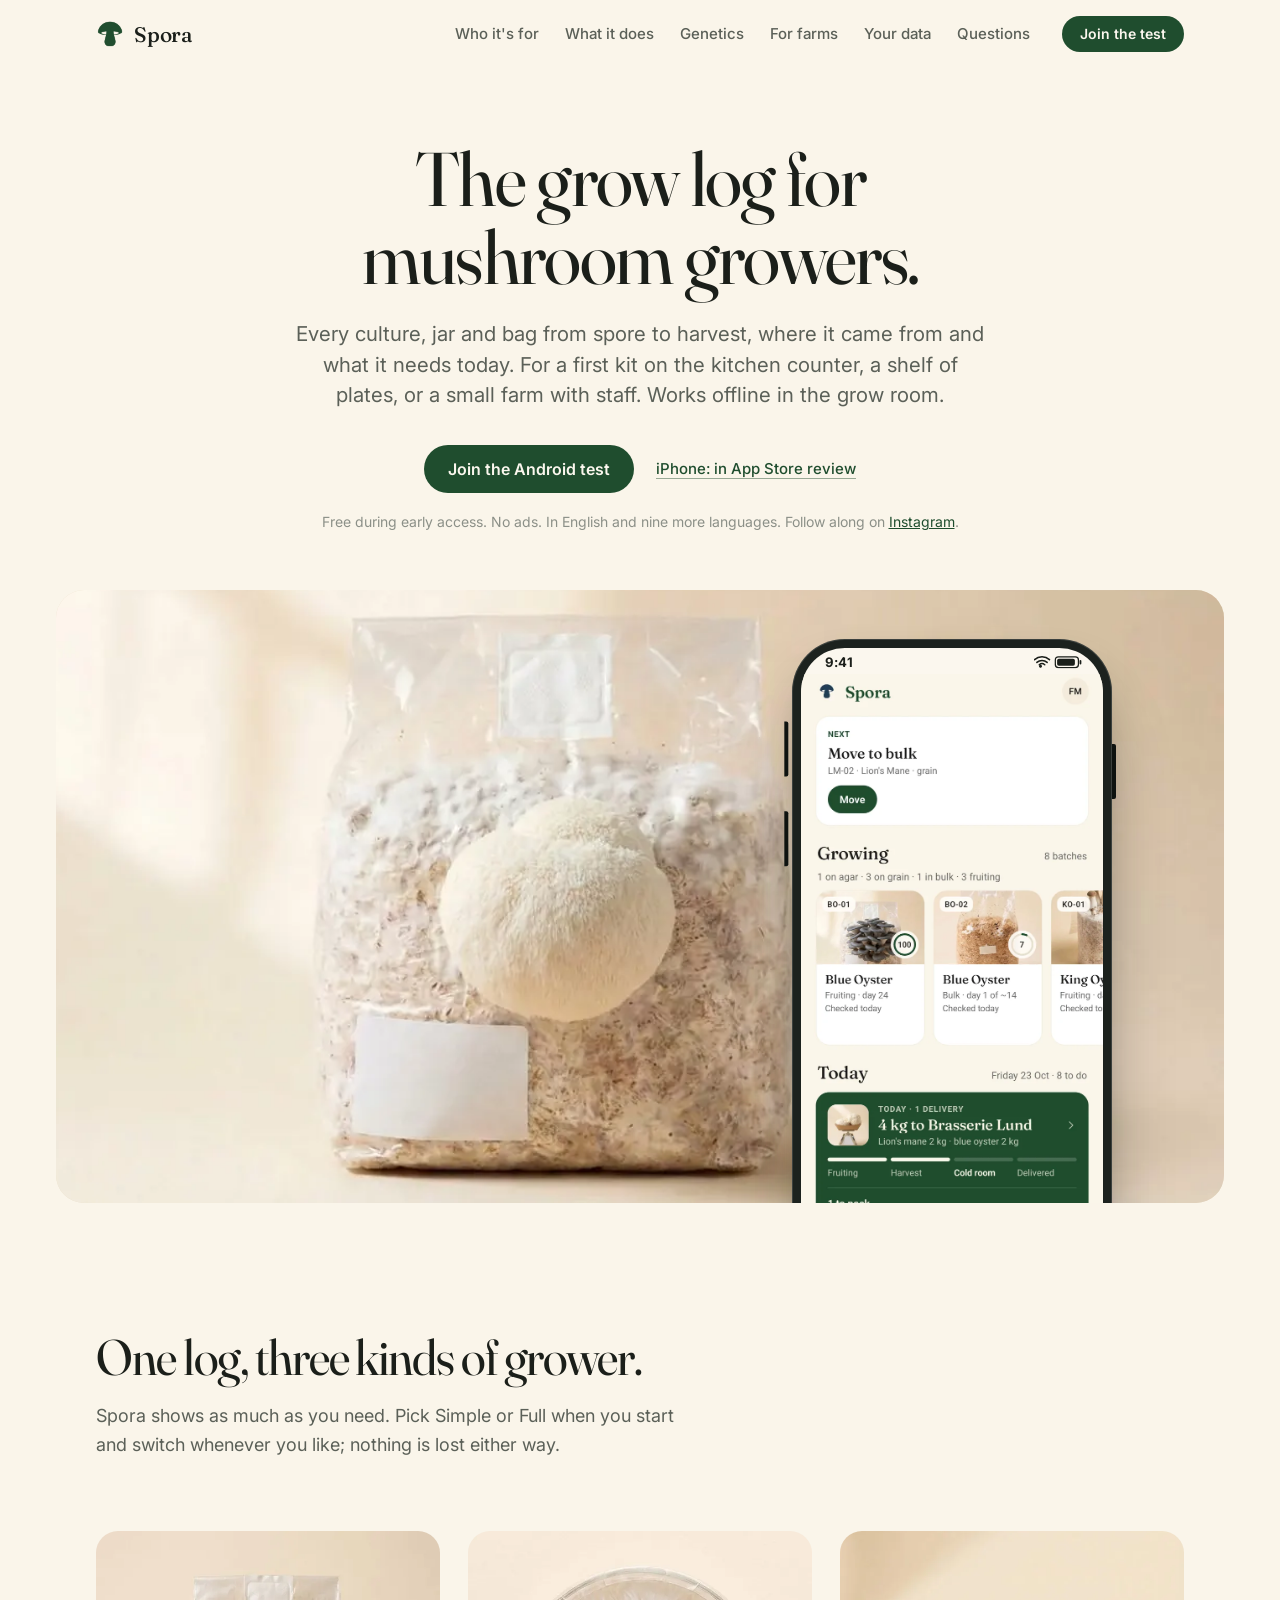
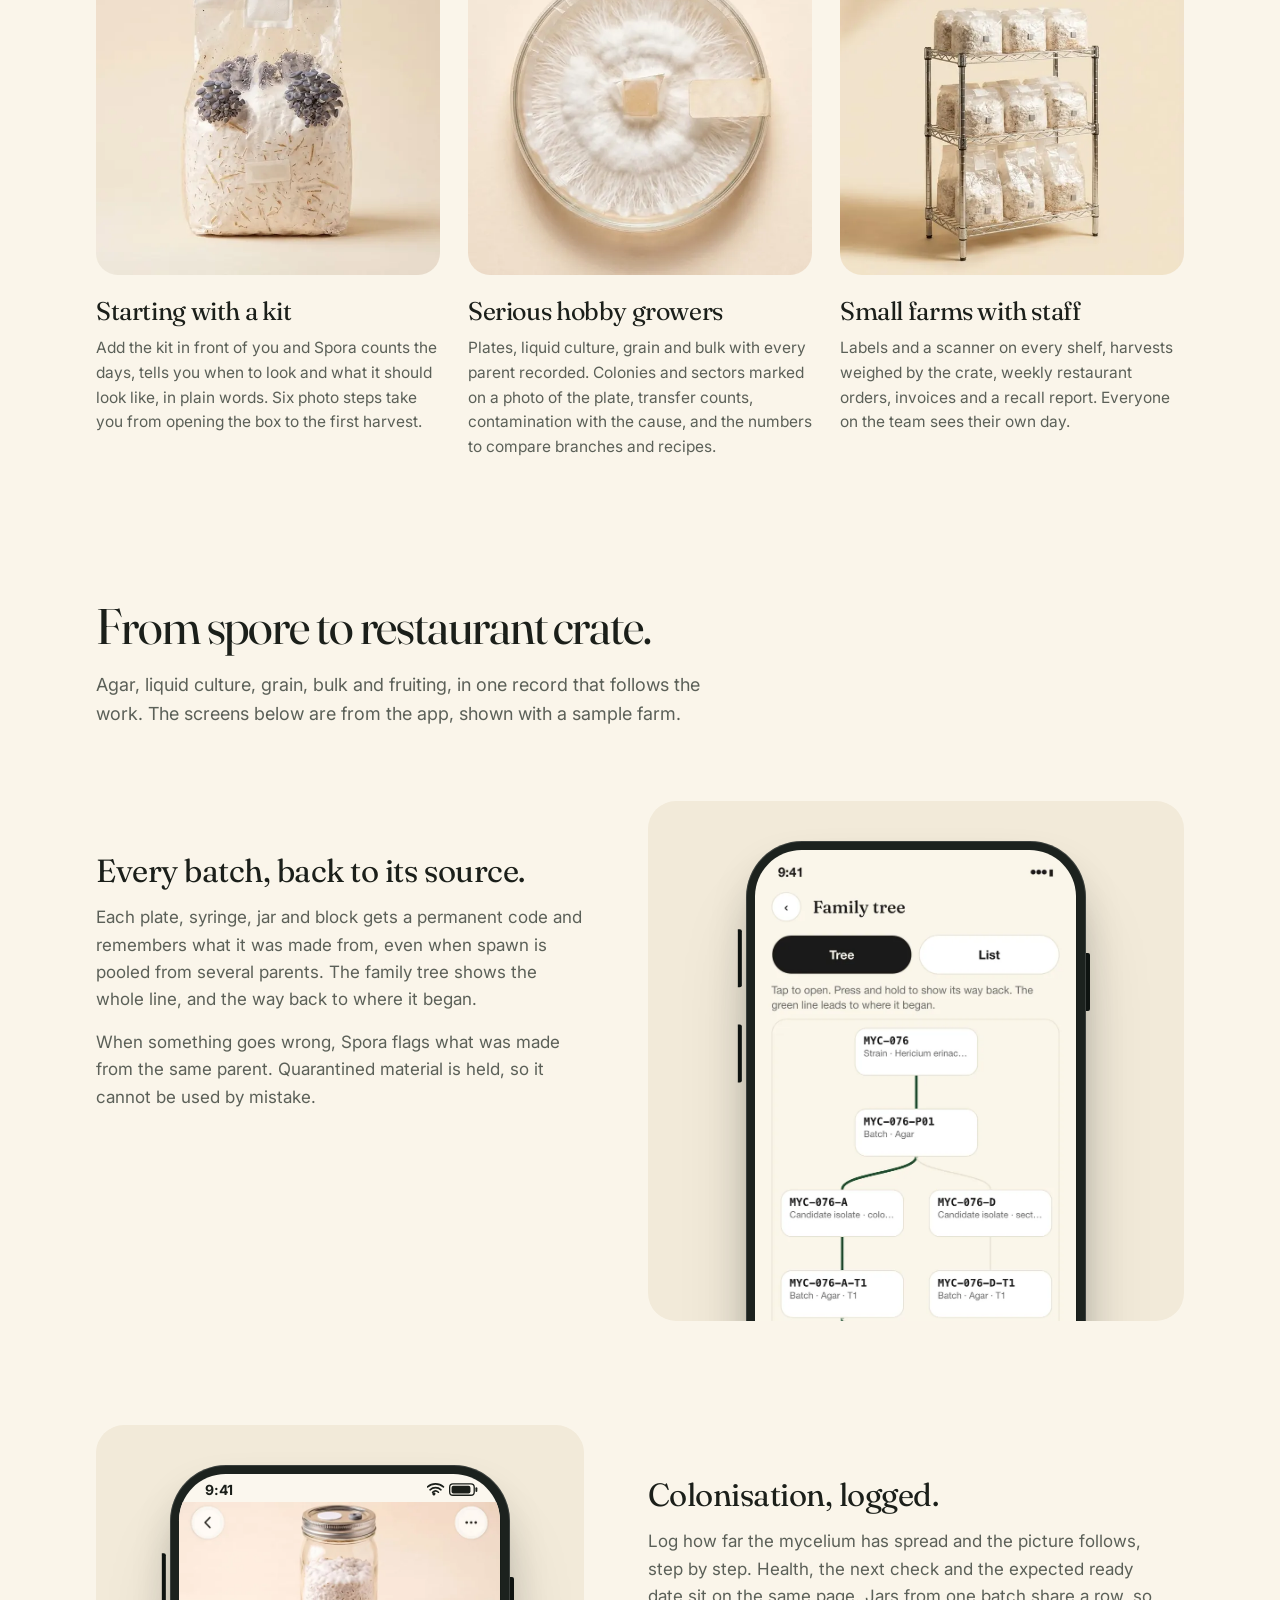
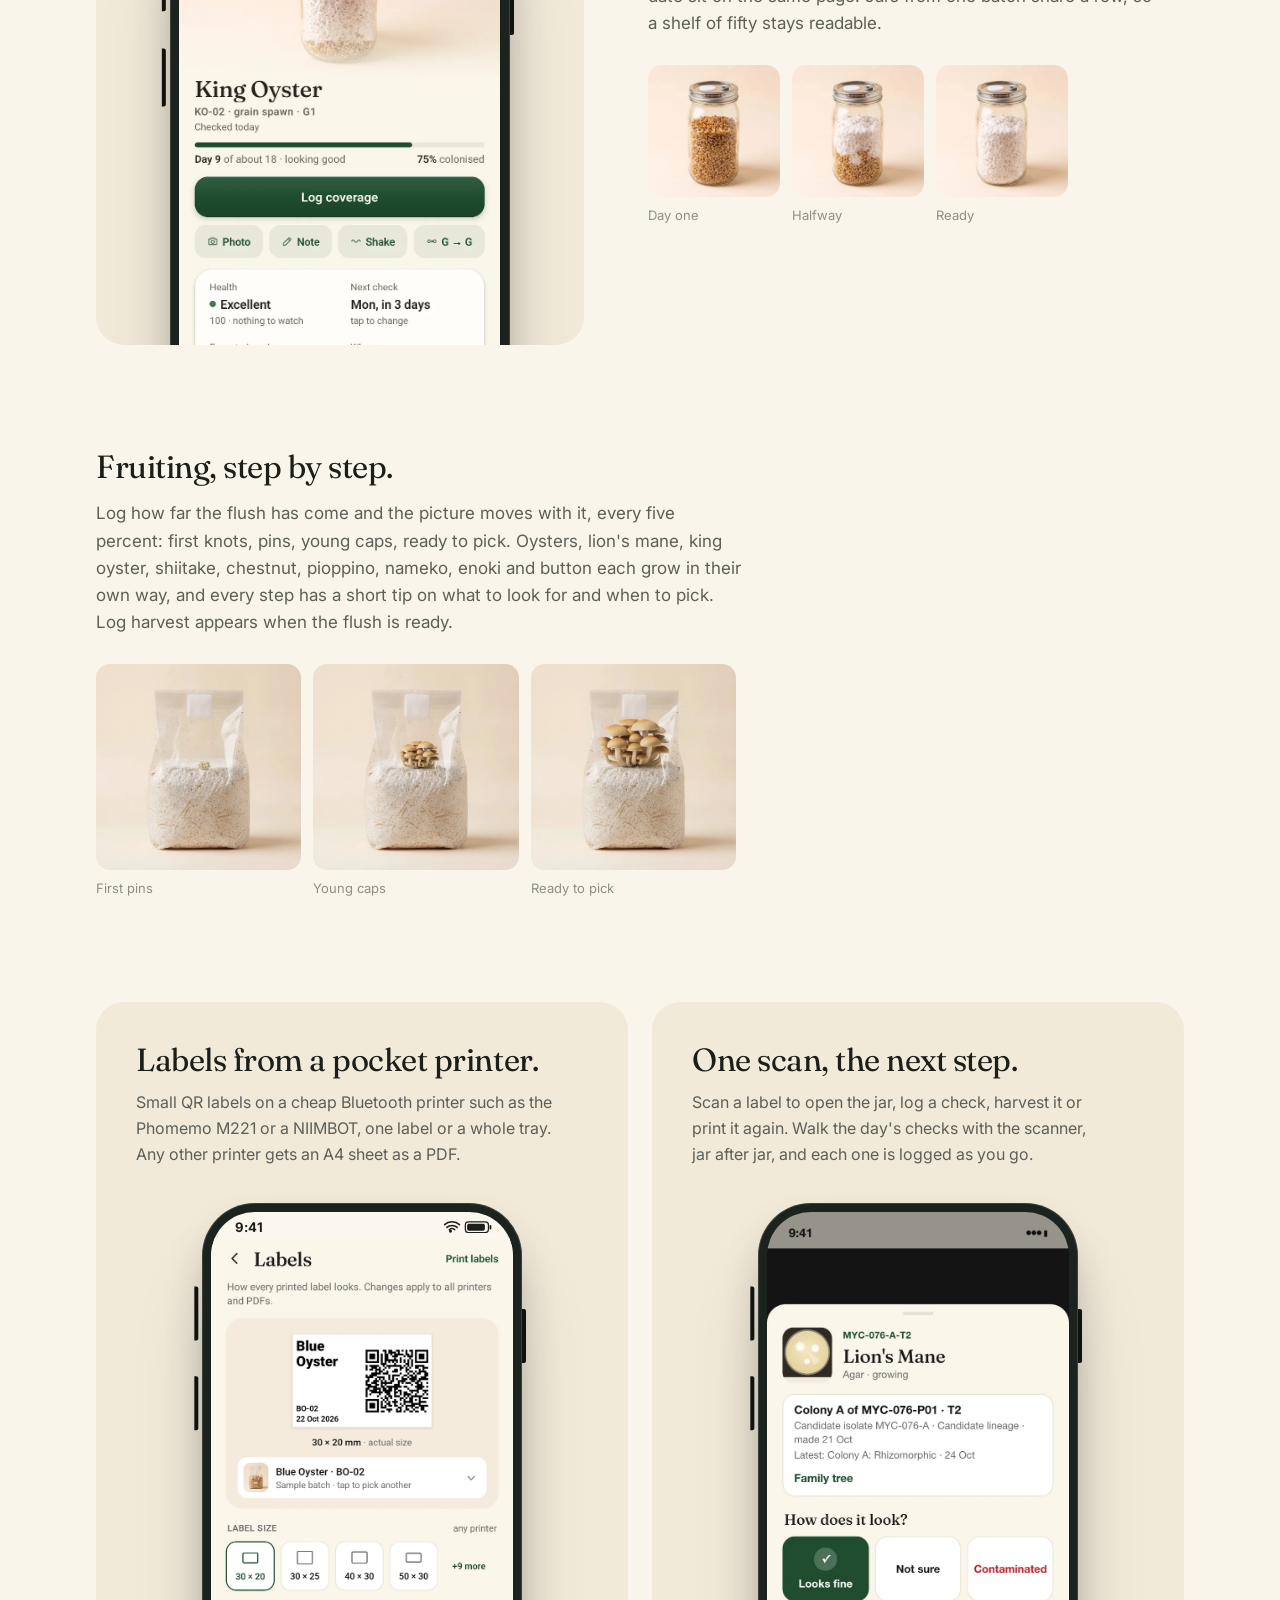
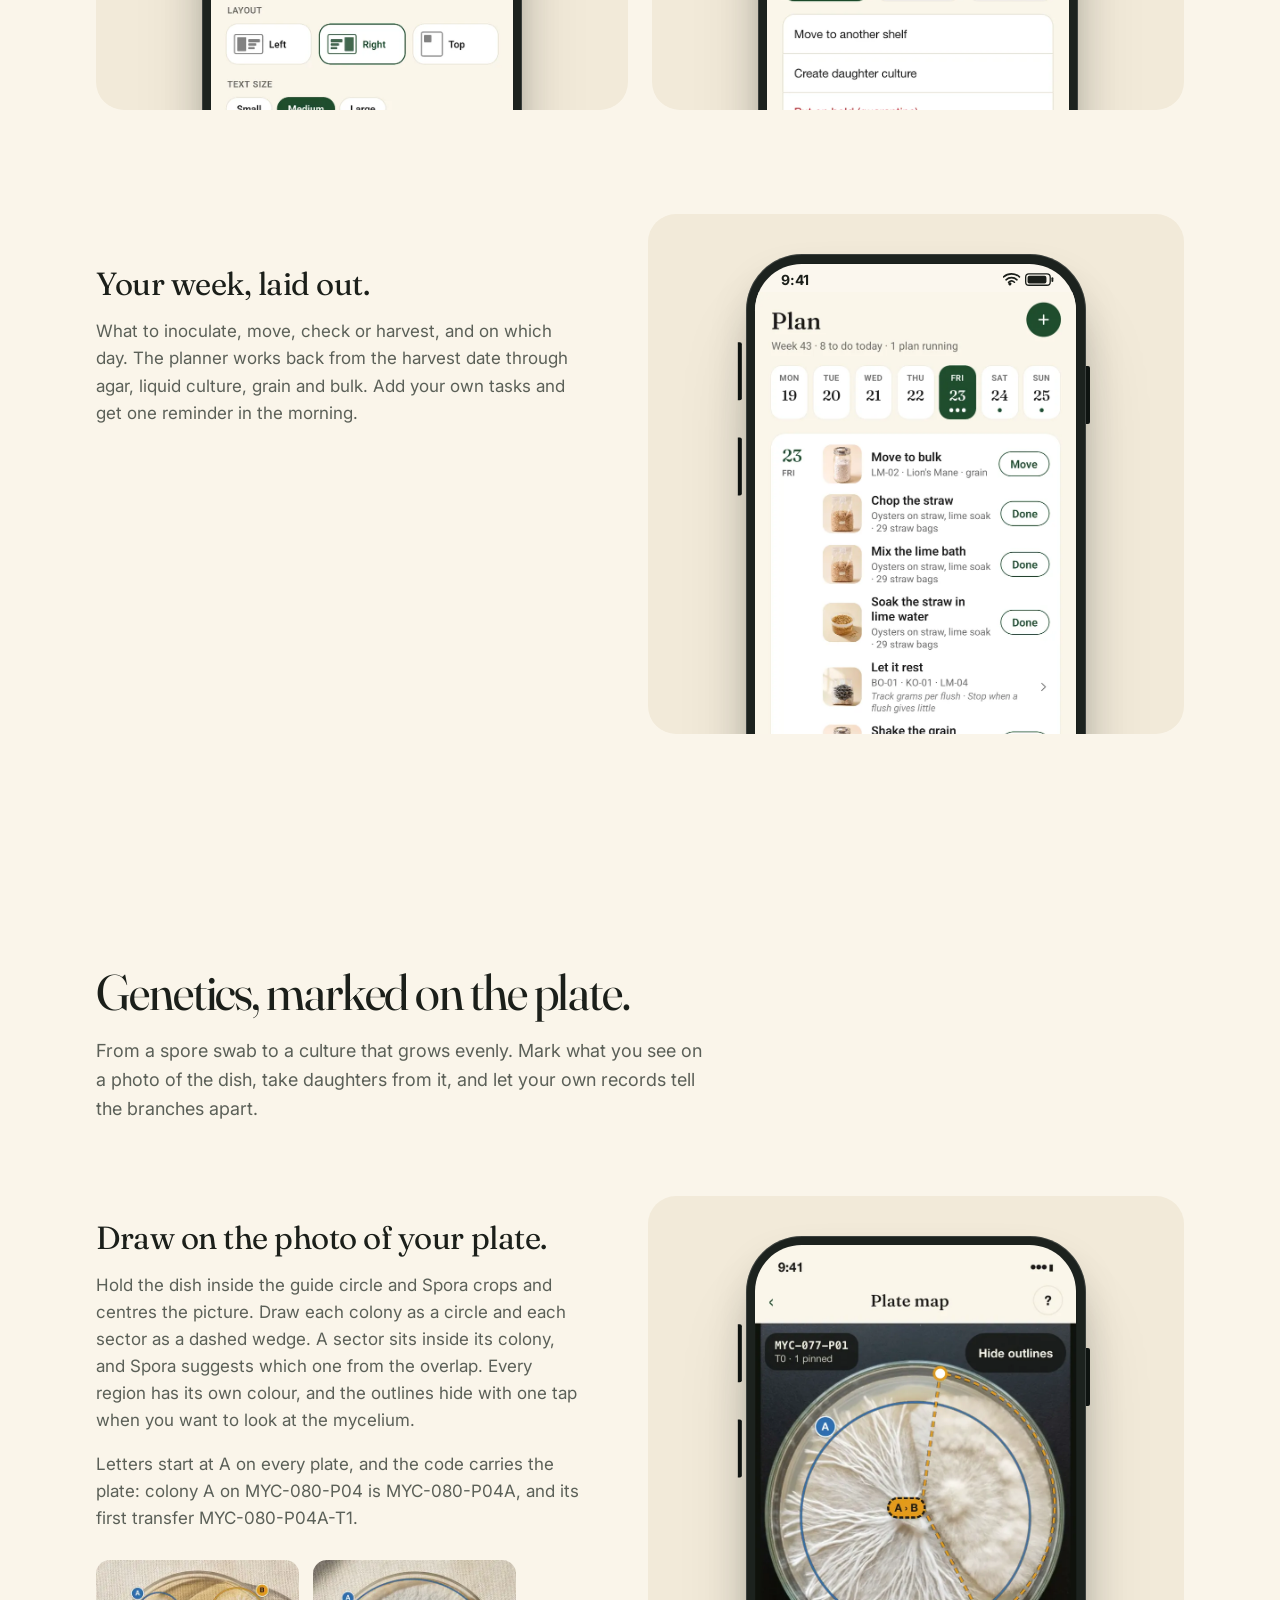
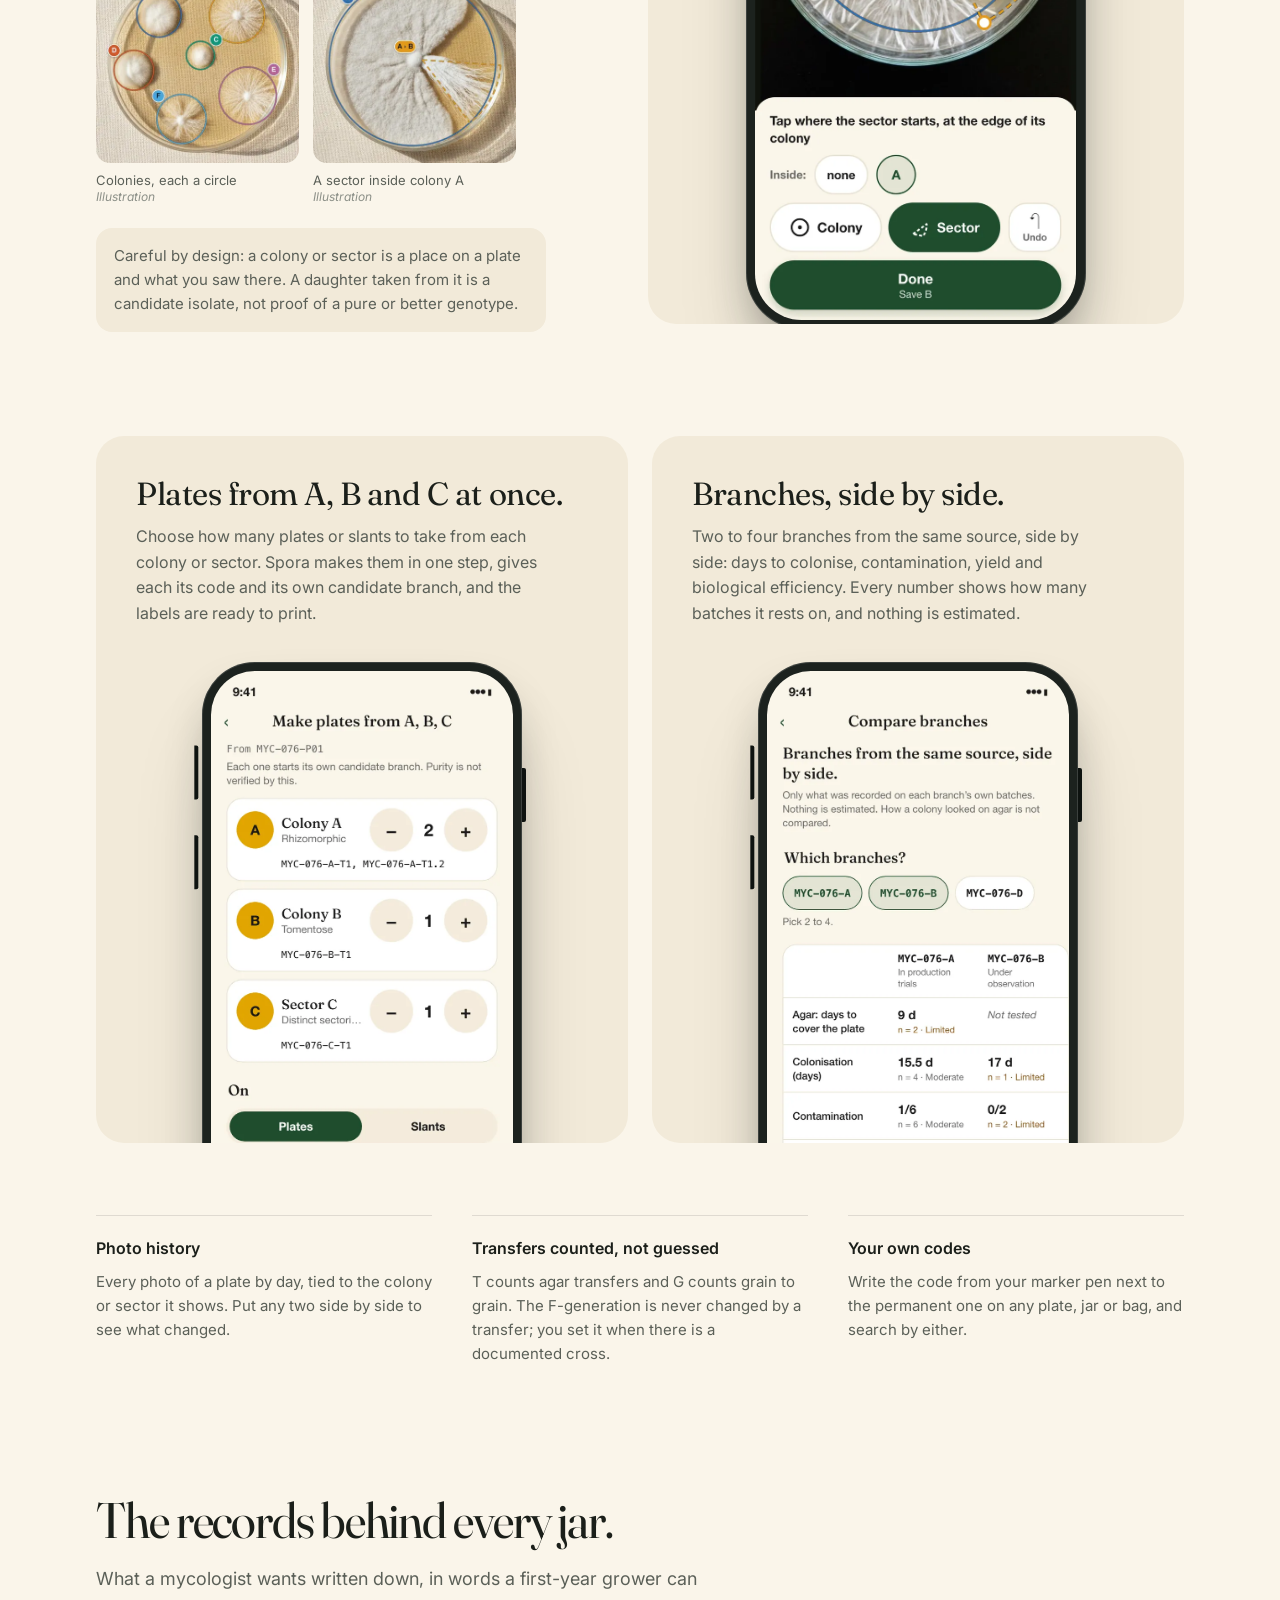
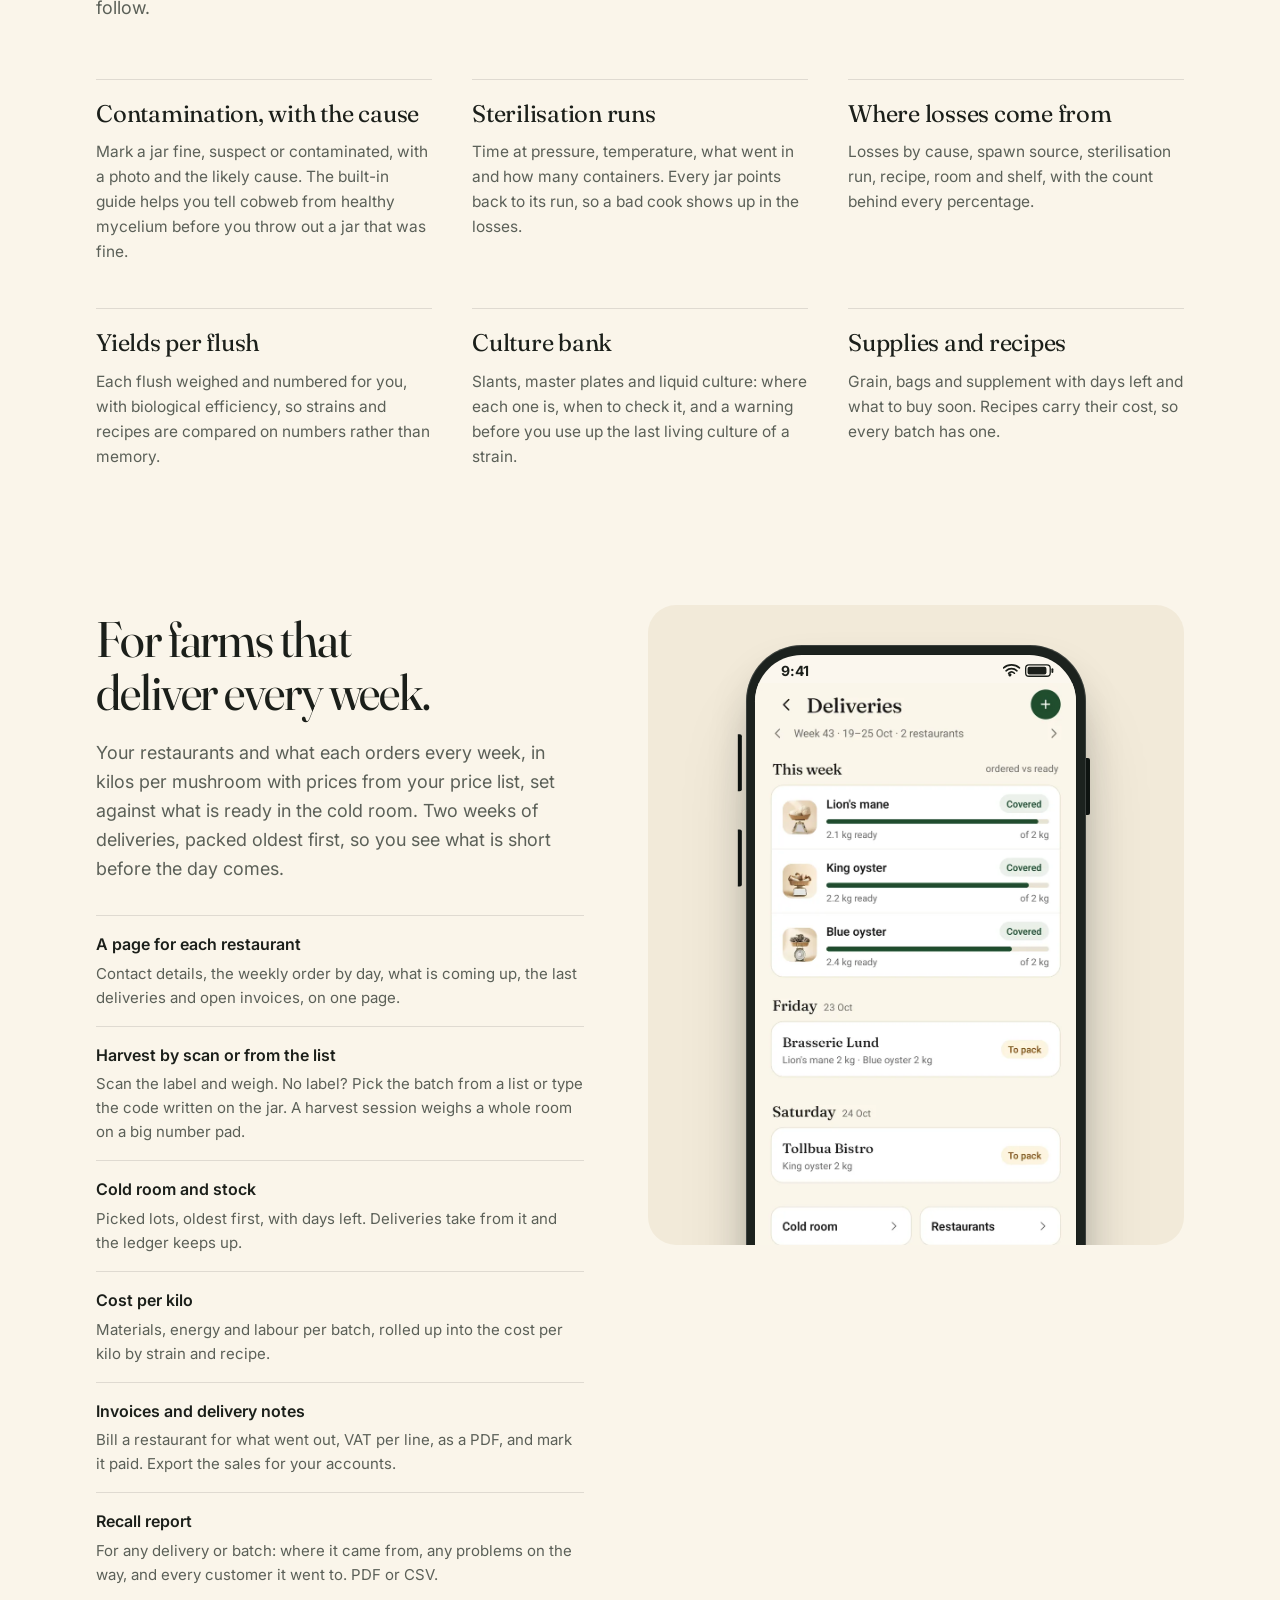
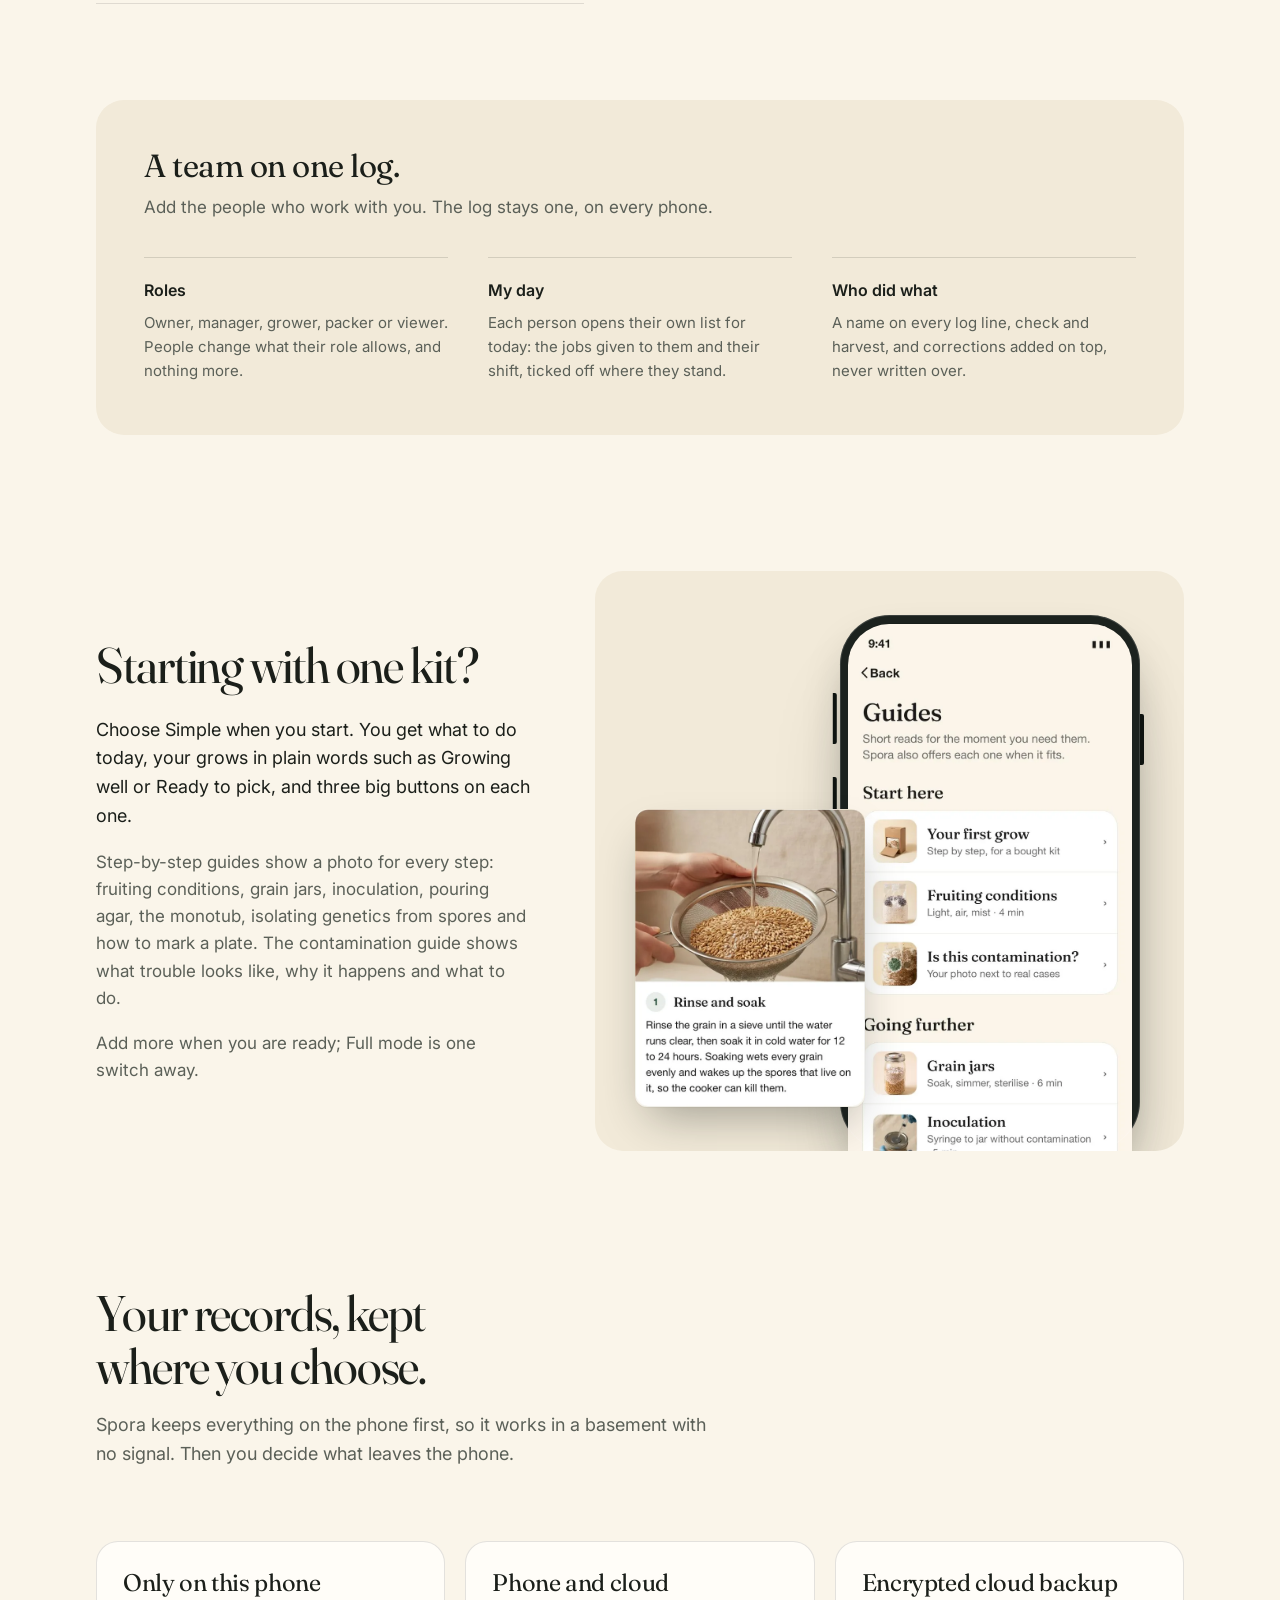
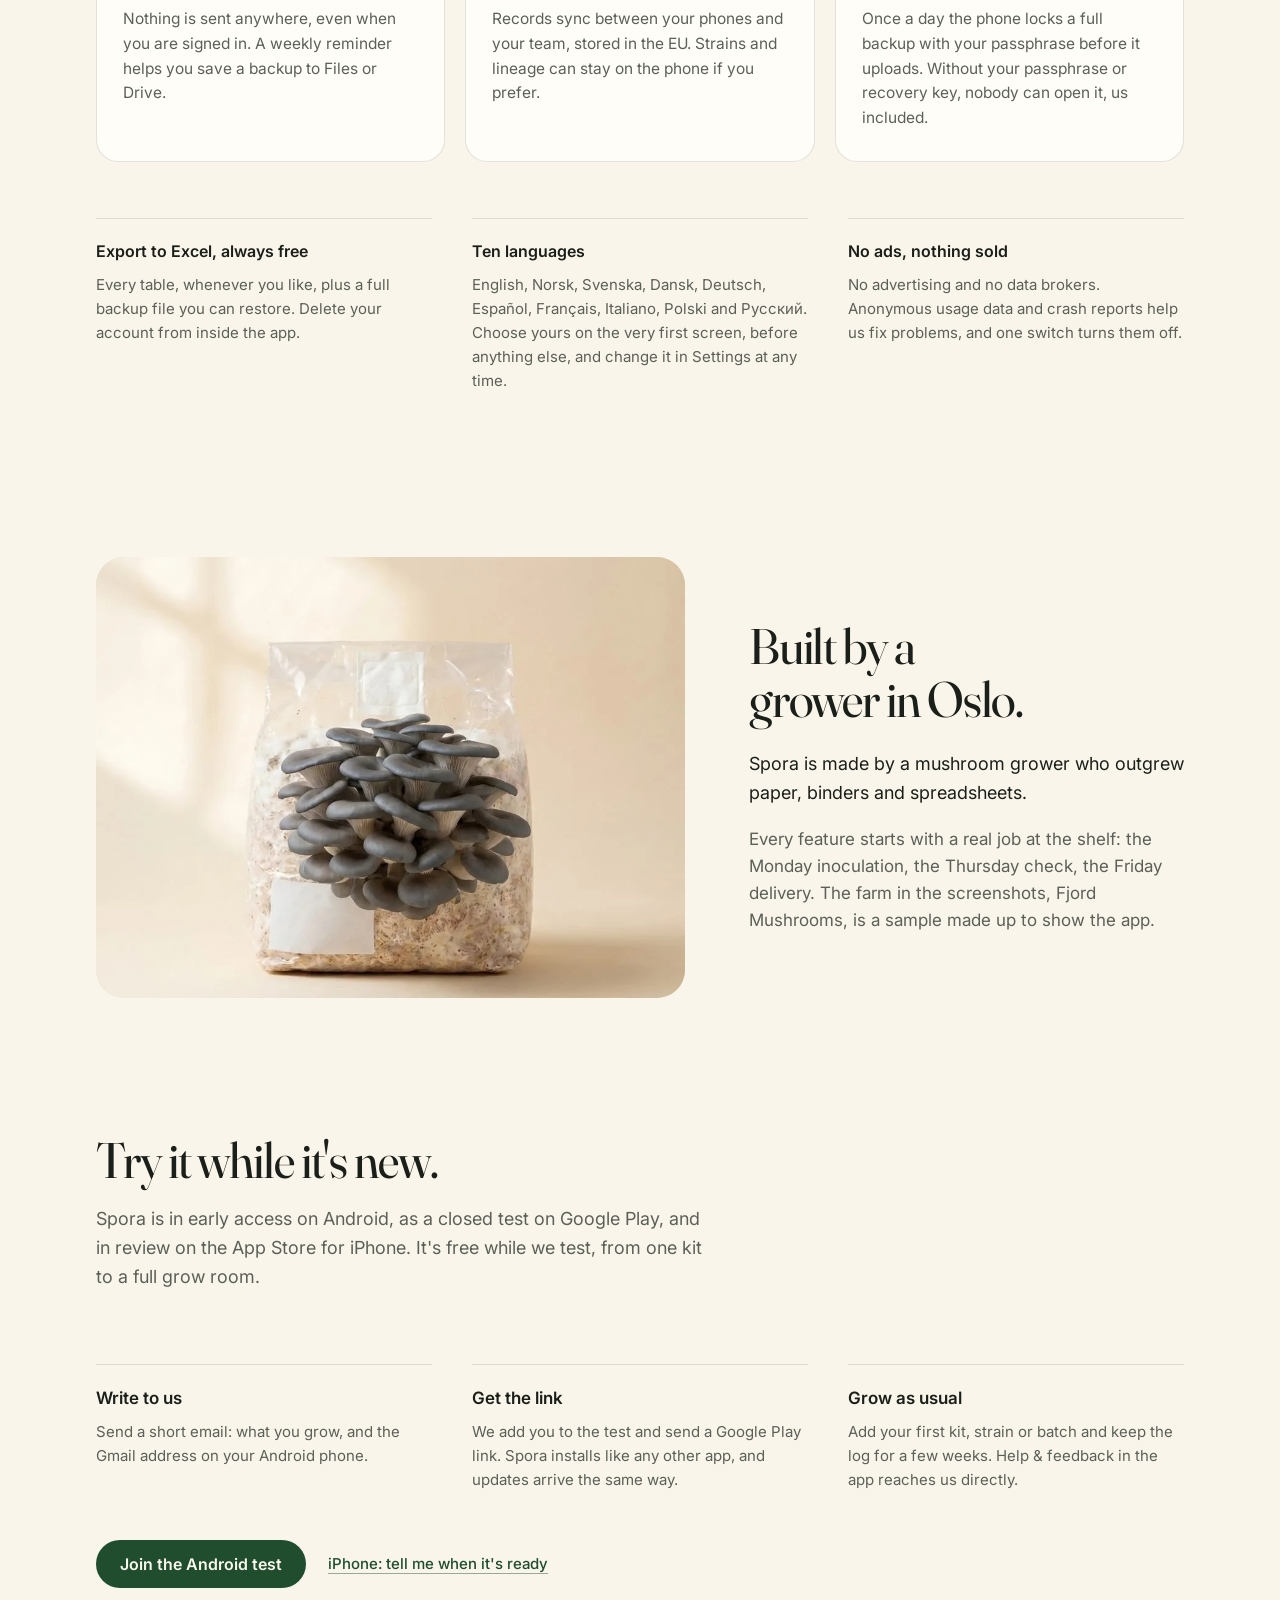
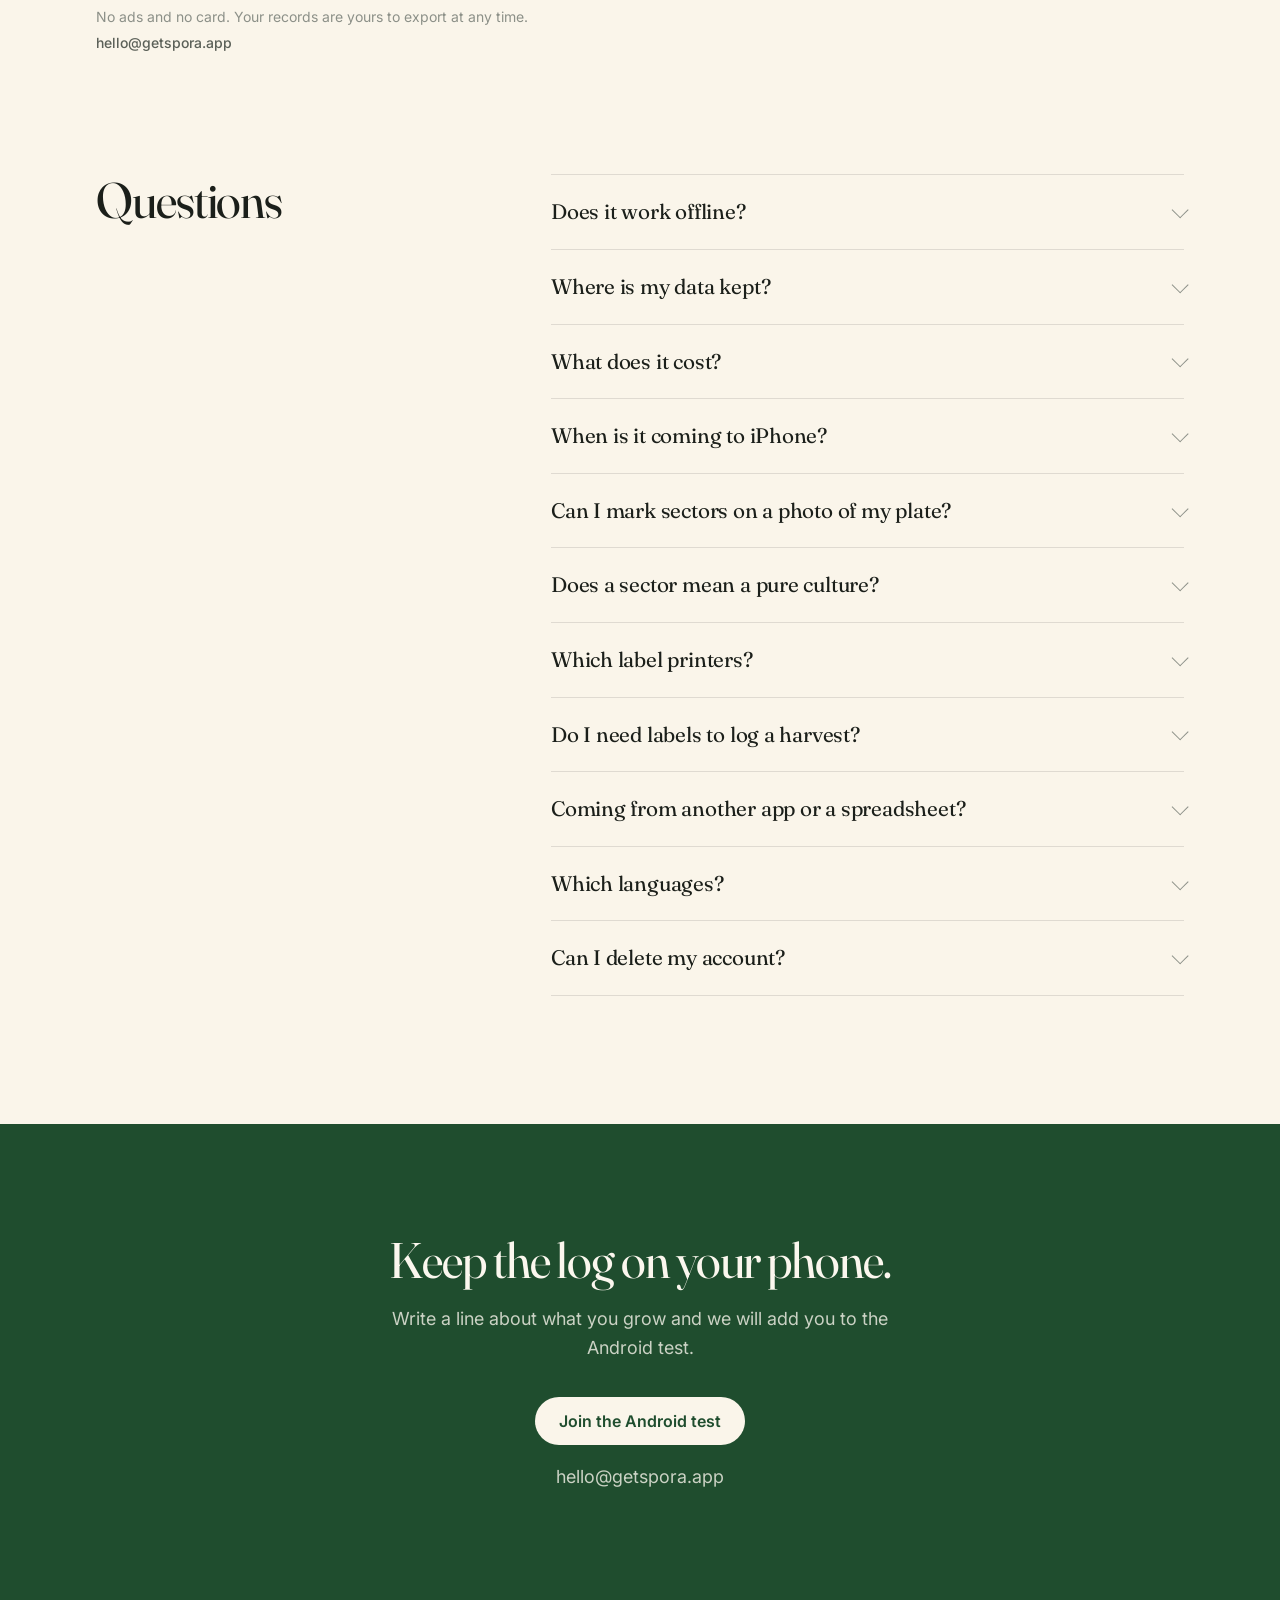
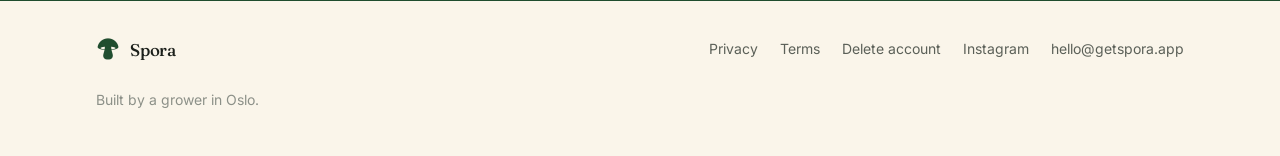
==== index.html @ d5e99b14 "Site: iPhone in App Store review, fruiting step pictures, Instagram link - Hero, access section and " ====
<!doctype html>
<html lang="en">
<head>
<meta charset="utf-8">
<meta name="viewport" content="width=device-width, initial-scale=1">
<title>Spora: the mushroom grow log, from spore to harvest</title>
<meta name="description" content="Spora is a grow log for mushroom growers, from a first kit to a small farm with staff. Lineage and family tree, a plate map for colonies and sectors, step-by-step guides with photos, QR labels and scanning, harvests, restaurant orders and a team log. Works offline, in 10 languages. Free, in review for iPhone and Android.">
<link rel="canonical" href="https://getspora.app/">
<meta name="theme-color" content="#FAF5EA">
<meta name="color-scheme" content="light">
<meta property="og:type" content="website">
<meta property="og:site_name" content="Spora">
<meta property="og:title" content="Spora: the mushroom grow log, from spore to harvest">
<meta property="og:description" content="Lineage and family tree, a plate map for colonies and sectors, QR labels, harvests, restaurant orders and a team log. Works offline, in 10 languages. Free, in review for iPhone and Android.">
<meta property="og:url" content="https://getspora.app/">
<meta property="og:image" content="https://getspora.app/og.jpg">
<meta property="og:image:width" content="1200">
<meta property="og:image:height" content="630">
<meta property="og:image:alt" content="Spora. The grow log for mushroom growers. Lion's mane on a kitchen scale.">
<meta property="og:locale" content="en_GB">
<meta name="twitter:card" content="summary_large_image">
<meta name="twitter:title" content="Spora: the mushroom grow log, from spore to harvest">
<meta name="twitter:description" content="Lineage and family tree, a plate map for colonies and sectors, QR labels, harvests, restaurant orders and a team log. Works offline, in 10 languages. Free, in review for iPhone and Android.">
<meta name="twitter:image" content="https://getspora.app/og.jpg">
<link rel="icon" href="favicon.png" sizes="64x64" type="image/png">
<link rel="icon" href="favicon-32.png" sizes="32x32" type="image/png">
<link rel="apple-touch-icon" href="apple-touch-icon.png">
<link rel="preconnect" href="https://fonts.googleapis.com">
<link rel="preconnect" href="https://fonts.gstatic.com" crossorigin>
<link href="https://fonts.googleapis.com/css2?family=Fraunces:opsz,wght@9..144,400;9..144,500&family=Inter:wght@400;500;600&display=swap" rel="stylesheet">
<link rel="stylesheet" href="site.css">
<link rel="preload" as="image" href="img/screen-home.webp">
<script type="application/ld+json">
{"@context":"https://schema.org","@type":"SoftwareApplication","name":"Spora","applicationCategory":"BusinessApplication","operatingSystem":"Android, iOS","url":"https://getspora.app/","description":"A grow log for mushroom growers: lineage, a plate map for colony and sector isolation, step-by-step guides, QR labels, harvests, restaurant orders and a team log. Works offline.","inLanguage":["en","nb","sv","da","de","es","fr","it","pl","ru"]}
</script>
</head>
<body>
<a class="skip" href="#main">Skip to content</a>

<svg width="0" height="0" style="position:absolute" aria-hidden="true" focusable="false">
  <symbol id="sb-right" viewBox="0 0 54 14">
    <path d="M9 11.5a1.7 1.7 0 1 0 0 .01Z" fill="currentColor"/>
    <path d="M3.2 7.2a8.6 8.6 0 0 1 11.6 0" fill="none" stroke="currentColor" stroke-width="1.7" stroke-linecap="round"/>
    <path d="M.6 4.1a12.6 12.6 0 0 1 16.8 0" fill="none" stroke="currentColor" stroke-width="1.7" stroke-linecap="round"/>
    <path d="M5.9 9.8a4.6 4.6 0 0 1 6.2 0" fill="none" stroke="currentColor" stroke-width="1.7" stroke-linecap="round"/>
    <rect x="24" y="1" width="26" height="12" rx="3.5" fill="none" stroke="currentColor" stroke-width="1.4"/>
    <rect x="26" y="3" width="20" height="8" rx="2" fill="currentColor"/>
    <rect x="51.3" y="4.5" width="2" height="5" rx="1" fill="currentColor"/>
  </symbol>
</svg>

<header class="top">
  <div class="wrap top-row">
    <a class="brand" href="/" aria-label="Spora home"><img src="logo.png" width="28" height="28" alt=""><span>Spora</span></a>
    <nav class="top-nav" aria-label="Sections">
      <a href="#who">Who it's for</a>
      <a href="#features">What it does</a>
      <a href="#genetics">Genetics</a>
      <a href="#farm">For farms</a>
      <a href="#data">Your data</a>
      <a href="#faq">Questions</a>
    </nav>
    <a class="btn btn-small" href="mailto:hello@getspora.app?subject=Spora%20Android%20test&amp;body=Hi%2C%20I%27d%20like%20to%20join%20the%20Spora%20test.%0A%0AI%20grow%3A%20%0AMy%20setup%20(kit%2C%20tent%2C%20room%2C%20farm)%3A%20%0AGmail%20on%20my%20Android%20phone%3A%20%0A">Join the test</a>
  </div>
</header>

<main id="main">

<section class="hero">
  <div class="wrap">
    <h1>The grow log for mushroom growers.</h1>
    <p class="lede">Every culture, jar and bag from spore to harvest, where it came from and what it needs today. For a first kit on the kitchen counter, a shelf of plates, or a small farm with staff. Works offline in the grow room.</p>
    <div class="actions">
      <a class="btn" href="mailto:hello@getspora.app?subject=Spora%20Android%20test&amp;body=Hi%2C%20I%27d%20like%20to%20join%20the%20Spora%20test.%0A%0AI%20grow%3A%20%0AMy%20setup%20(kit%2C%20tent%2C%20room%2C%20farm)%3A%20%0AGmail%20on%20my%20Android%20phone%3A%20%0A">Join the Android test</a>
      <a class="link-quiet" href="mailto:hello@getspora.app?subject=Spora%20iPhone&amp;body=Please%20tell%20me%20when%20Spora%20is%20on%20iPhone." title="Email us and we will tell you the day it is on the App Store">iPhone: in App Store review</a>
    </div>
    <p class="fine">Free during early access. No ads. In English and nine more languages. Follow along on <a href="https://www.instagram.com/sporagrow/">Instagram</a>.</p>
  </div>
  <div class="wrap wrap-wide">
    <div class="stage">
      <img class="stage-photo" src="img/hero-lions-bag.webp" width="1280" height="720" alt="A lion's mane mushroom fruiting from a substrate bag, on a warm beige table." fetchpriority="high">
      <figure class="phone phone-hero">
        <div class="screen"><span class="bar" aria-hidden="true"><b>9:41</b><svg width="54" height="14"><use href="#sb-right"/></svg></span>
        <img src="img/screen-home.webp" width="720" height="1513" alt="The Spora home screen for the sample farm Fjord Mushrooms: the next task is to move batch LM-02 to bulk, eight batches are growing, and today's delivery of 4 kg to a restaurant is in the cold room."></div>
      </figure>
    </div>
  </div>
</section>

<section id="who" class="who">
  <div class="wrap">
    <header class="section-head">
      <h2>One log, three kinds of grower.</h2>
      <p>Spora shows as much as you need. Pick Simple or Full when you start and switch whenever you like; nothing is lost either way.</p>
    </header>
    <ul class="who-list">
      <li>
        <img src="img/stage-fruiting.webp" width="600" height="600" alt="A grow bag with clusters of blue oyster mushrooms." loading="lazy">
        <h3>Starting with a kit</h3>
        <p>Add the kit in front of you and Spora counts the days, tells you when to look and what it should look like, in plain words. Six photo steps take you from opening the box to the first harvest.</p>
      </li>
      <li>
        <img src="img/stage-agar.webp" width="600" height="600" alt="An agar plate with white mycelium growing out from the centre." loading="lazy">
        <h3>Serious hobby growers</h3>
        <p>Plates, liquid culture, grain and bulk with every parent recorded. Colonies and sectors marked on a photo of the plate, transfer counts, contamination with the cause, and the numbers to compare branches and recipes.</p>
      </li>
      <li>
        <img src="img/farm-shelves.webp" width="640" height="794" alt="A metal rack holding three shelves of substrate bags." loading="lazy">
        <h3>Small farms with staff</h3>
        <p>Labels and a scanner on every shelf, harvests weighed by the crate, weekly restaurant orders, invoices and a recall report. Everyone on the team sees their own day.</p>
      </li>
    </ul>
  </div>
</section>

<section id="features" class="features">
  <div class="wrap">
    <header class="section-head">
      <h2>From spore to restaurant crate.</h2>
      <p>Agar, liquid culture, grain, bulk and fruiting, in one record that follows the work. The screens below are from the app, shown with a sample farm.</p>
    </header>

    <article class="row">
      <div class="row-text">
        <h3>Every batch, back to its source.</h3>
        <p>Each plate, syringe, jar and block gets a permanent code and remembers what it was made from, even when spawn is pooled from several parents. The family tree shows the whole line, and the way back to where it began.</p>
        <p>When something goes wrong, Spora flags what was made from the same parent. Quarantined material is held, so it cannot be used by mistake.</p>
      </div>
      <div class="row-media panel">
        <figure class="phone">
          <div class="screen">
          <img src="img/screen-family-tree.webp" width="720" height="1513" alt="A family tree from strain MYC-076 through agar plate P01 to two candidate isolates, A and D, and their transfers T1, T2 and T3." loading="lazy"></div>
        </figure>
      </div>
    </article>

    <article class="row row-flip">
      <div class="row-text">
        <h3>Colonisation, logged.</h3>
        <p>Log how far the mycelium has spread and the picture follows, step by step. Health, the next check and the expected ready date sit on the same page. Jars from one batch share a row, so a shelf of fifty stays readable.</p>
        <ul class="trio" aria-label="Coverage photos, day one to ready">
          <li><img src="img/coverage-day1.webp" width="600" height="600" alt="A grain jar on day one, no white yet." loading="lazy"><span>Day one</span></li>
          <li><img src="img/coverage-half.webp" width="600" height="600" alt="The same jar about half covered in white mycelium." loading="lazy"><span>Halfway</span></li>
          <li><img src="img/coverage-ready.webp" width="600" height="600" alt="The same jar fully white and ready to use." loading="lazy"><span>Ready</span></li>
        </ul>
      </div>
      <div class="row-media panel">
        <figure class="phone">
          <div class="screen"><span class="bar" aria-hidden="true"><b>9:41</b><svg width="54" height="14"><use href="#sb-right"/></svg></span>
          <img src="img/screen-batch.webp" width="720" height="1513" alt="A batch page for king oyster grain spawn, day 9 of about 18, 75 percent colonised, with a photo of the jar and a Log coverage button." loading="lazy"></div>
        </figure>
      </div>
    </article>

    <article class="row row-solo">
      <div class="row-text">
        <h3>Fruiting, step by step.</h3>
        <p>Log how far the flush has come and the picture moves with it, every five percent: first knots, pins, young caps, ready to pick. Oysters, lion's mane, king oyster, shiitake, chestnut, pioppino, nameko, enoki and button each grow in their own way, and every step has a short tip on what to look for and when to pick. Log harvest appears when the flush is ready.</p>
        <ul class="trio" aria-label="Fruiting pictures, first pins to ready to pick">
          <li><img src="img/fruit-pins.webp" width="600" height="600" alt="A closed grow bag with a small knot of pins on top of the white substrate." loading="lazy"><span>First pins</span></li>
          <li><img src="img/fruit-young.webp" width="600" height="600" alt="The same bag with a cluster of young mushrooms, caps still rounded." loading="lazy"><span>Young caps</span></li>
          <li><img src="img/fruit-ready.webp" width="600" height="600" alt="The same bag with the cluster grown out, caps opened and ready to pick." loading="lazy"><span>Ready to pick</span></li>
        </ul>
      </div>
    </article>
    <div class="pair">
      <article class="card">
        <div class="card-text">
          <h3>Labels from a pocket printer.</h3>
          <p>Small QR labels on a cheap Bluetooth printer such as the Phomemo M221 or a NIIMBOT, one label or a whole tray. Any other printer gets an A4 sheet as a PDF.</p>
        </div>
        <figure class="phone phone-crop">
          <div class="screen"><span class="bar" aria-hidden="true"><b>9:41</b><svg width="54" height="14"><use href="#sb-right"/></svg></span>
          <img src="img/screen-labels.webp" width="720" height="1513" alt="Label settings with a preview of a 30 by 20 millimetre label for blue oyster BO-02, with its QR code." loading="lazy"></div>
        </figure>
      </article>
      <article class="card">
        <div class="card-text">
          <h3>One scan, the next step.</h3>
          <p>Scan a label to open the jar, log a check, harvest it or print it again. Walk the day's checks with the scanner, jar after jar, and each one is logged as you go.</p>
        </div>
        <figure class="phone phone-crop">
          <div class="screen">
          <img src="img/screen-scan.webp" width="720" height="1513" alt="After scanning agar plate MYC-076-A-T2: how does it look, with Looks fine, Not sure and Contaminated, then Move, Create daughter culture, Put on hold and Print the label again." loading="lazy"></div>
        </figure>
      </article>
    </div>

    <article class="row row-after-pair">
      <div class="row-text">
        <h3>Your week, laid out.</h3>
        <p>What to inoculate, move, check or harvest, and on which day. The planner works back from the harvest date through agar, liquid culture, grain and bulk. Add your own tasks and get one reminder in the morning.</p>
      </div>
      <div class="row-media panel">
        <figure class="phone">
          <div class="screen"><span class="bar" aria-hidden="true"><b>9:41</b><svg width="54" height="14"><use href="#sb-right"/></svg></span>
          <img src="img/screen-plan.webp" width="720" height="1513" alt="The Plan tab for week 43: a strip of days along the top and the tasks for Friday, like chop the straw and shake the grain, each with a Done button." loading="lazy"></div>
        </figure>
      </div>
    </article>
  </div>
</section>

<section id="genetics" class="genetics">
  <div class="wrap">
    <header class="section-head">
      <h2>Genetics, marked on the plate.</h2>
      <p>From a spore swab to a culture that grows evenly. Mark what you see on a photo of the dish, take daughters from it, and let your own records tell the branches apart.</p>
    </header>

    <article class="row">
      <div class="row-text">
        <h3>Draw on the photo of your plate.</h3>
        <p>Hold the dish inside the guide circle and Spora crops and centres the picture. Draw each colony as a circle and each sector as a dashed wedge. A sector sits inside its colony, and Spora suggests which one from the overlap. Every region has its own colour, and the outlines hide with one tap when you want to look at the mycelium.</p>
        <p>Letters start at A on every plate, and the code carries the plate: colony A on <span class="code">MYC-080-P04</span> is <span class="code">MYC-080-P04A</span>, and its first transfer <span class="code">MYC-080-P04A-T1</span>.</p>
        <ul class="plates" aria-label="How colonies and sectors are marked">
          <li><figure><img src="img/plate-colonies.webp" width="440" height="440" alt="A multispore agar plate with six separate colonies, each circled in its own colour and lettered A to F." loading="lazy"><figcaption>Colonies, each a circle<i>Illustration</i></figcaption></figure></li>
          <li><figure><img src="img/plate-sector.webp" width="440" height="440" alt="One colony circled as A, with a brighter, stranded wedge inside it outlined with a dashed line and labelled A then B." loading="lazy"><figcaption>A sector inside colony A<i>Illustration</i></figcaption></figure></li>
        </ul>
        <p class="row-aside">Careful by design: a colony or sector is a place on a plate and what you saw there. A daughter taken from it is a candidate isolate, not proof of a pure or better genotype.</p>
      </div>
      <div class="row-media panel row-media-tall row-media-plate">
        <figure class="phone">
          <div class="screen">
          <img src="img/screen-plate-map.webp" width="720" height="1513" alt="The plate map for MYC-077-P01: colony A drawn as a blue circle on the photo of the dish and a sector, A then B, drawn as a dashed orange wedge inside it, with Colony, Sector, Undo and Done buttons." loading="lazy"></div>
        </figure>
      </div>
    </article>

    <div class="pair">
      <article class="card">
        <div class="card-text">
          <h3>Plates from A, B and C at once.</h3>
          <p>Choose how many plates or slants to take from each colony or sector. Spora makes them in one step, gives each its code and its own candidate branch, and the labels are ready to print.</p>
        </div>
        <figure class="phone phone-crop">
          <div class="screen">
          <img src="img/screen-make-plates.webp" width="720" height="1513" alt="Make plates from A, B, C: two plates from colony A, one from colony B and one from sector C, each with its new code, on plates or slants, and a Make 4 plates button." loading="lazy"></div>
        </figure>
      </article>
      <article class="card">
        <div class="card-text">
          <h3>Branches, side by side.</h3>
          <p>Two to four branches from the same source, side by side: days to colonise, contamination, yield and biological efficiency. Every number shows how many batches it rests on, and nothing is estimated.</p>
        </div>
        <figure class="phone phone-crop">
          <div class="screen">
          <img src="img/screen-compare.webp" width="720" height="1513" alt="Compare branches MYC-076-A and MYC-076-B: days to cover the plate, colonisation days and contamination, each value with its sample size, n equals 2 or more, and Not tested where there is no record." loading="lazy"></div>
        </figure>
      </article>
    </div>

    <dl class="lab-more">
      <div><dt>Photo history</dt><dd>Every photo of a plate by day, tied to the colony or sector it shows. Put any two side by side to see what changed.</dd></div>
      <div><dt>Transfers counted, not guessed</dt><dd>T counts agar transfers and G counts grain to grain. The F-generation is never changed by a transfer; you set it when there is a documented cross.</dd></div>
      <div><dt>Your own codes</dt><dd>Write the code from your marker pen next to the permanent one on any plate, jar or bag, and search by either.</dd></div>
    </dl>
  </div>
</section>

<section id="lab" class="lab">
  <div class="wrap">
    <header class="section-head">
      <h2>The records behind every jar.</h2>
      <p>What a mycologist wants written down, in words a first-year grower can follow.</p>
    </header>
    <dl class="lab-list">
      <div><dt>Contamination, with the cause</dt><dd>Mark a jar fine, suspect or contaminated, with a photo and the likely cause. The built-in guide helps you tell cobweb from healthy mycelium before you throw out a jar that was fine.</dd></div>
      <div><dt>Sterilisation runs</dt><dd>Time at pressure, temperature, what went in and how many containers. Every jar points back to its run, so a bad cook shows up in the losses.</dd></div>
      <div><dt>Where losses come from</dt><dd>Losses by cause, spawn source, sterilisation run, recipe, room and shelf, with the count behind every percentage.</dd></div>
      <div><dt>Yields per flush</dt><dd>Each flush weighed and numbered for you, with biological efficiency, so strains and recipes are compared on numbers rather than memory.</dd></div>
      <div><dt>Culture bank</dt><dd>Slants, master plates and liquid culture: where each one is, when to check it, and a warning before you use up the last living culture of a strain.</dd></div>
      <div><dt>Supplies and recipes</dt><dd>Grain, bags and supplement with days left and what to buy soon. Recipes carry their cost, so every batch has one.</dd></div>
    </dl>
  </div>
</section>

<section id="farm" class="farm-sec">
  <div class="wrap">
    <article class="row">
      <div class="row-text">
        <h2>For farms that deliver every week.</h2>
        <p>Your restaurants and what each orders every week, in kilos per mushroom with prices from your price list, set against what is ready in the cold room. Two weeks of deliveries, packed oldest first, so you see what is short before the day comes.</p>
        <dl class="farm-list">
          <div><dt>A page for each restaurant</dt><dd>Contact details, the weekly order by day, what is coming up, the last deliveries and open invoices, on one page.</dd></div>
          <div><dt>Harvest by scan or from the list</dt><dd>Scan the label and weigh. No label? Pick the batch from a list or type the code written on the jar. A harvest session weighs a whole room on a big number pad.</dd></div>
          <div><dt>Cold room and stock</dt><dd>Picked lots, oldest first, with days left. Deliveries take from it and the ledger keeps up.</dd></div>
          <div><dt>Cost per kilo</dt><dd>Materials, energy and labour per batch, rolled up into the cost per kilo by strain and recipe.</dd></div>
          <div><dt>Invoices and delivery notes</dt><dd>Bill a restaurant for what went out, VAT per line, as a PDF, and mark it paid. Export the sales for your accounts.</dd></div>
          <div><dt>Recall report</dt><dd>For any delivery or batch: where it came from, any problems on the way, and every customer it went to. PDF or CSV.</dd></div>
        </dl>
      </div>
      <div class="row-media panel row-media-tall">
        <figure class="phone">
          <div class="screen"><span class="bar" aria-hidden="true"><b>9:41</b><svg width="54" height="14"><use href="#sb-right"/></svg></span>
          <img src="img/screen-orders.webp" width="720" height="1513" alt="Deliveries for week 43: lion's mane, king oyster and blue oyster each marked covered, then Friday's and Saturday's restaurant orders." loading="lazy"></div>
        </figure>
      </div>
    </article>

    <div class="team">
      <header class="team-head">
        <h3>A team on one log.</h3>
        <p>Add the people who work with you. The log stays one, on every phone.</p>
      </header>
      <dl class="lab-more">
        <div><dt>Roles</dt><dd>Owner, manager, grower, packer or viewer. People change what their role allows, and nothing more.</dd></div>
        <div><dt>My day</dt><dd>Each person opens their own list for today: the jobs given to them and their shift, ticked off where they stand.</dd></div>
        <div><dt>Who did what</dt><dd>A name on every log line, check and harvest, and corrections added on top, never written over.</dd></div>
      </dl>
    </div>
  </div>
</section>

<section id="start" class="beginner">
  <div class="wrap">
    <div class="farm-grid farm-grid-flip">
      <div class="guides-media" role="img" aria-label="The Guides screen in Spora, with a guide step from Grain jars: a photo of grain rinsed in a sieve under the tap, then step 1, Rinse and soak.">
        <figure class="phone">
          <div class="screen"><img src="img/screen-guides.webp" width="720" height="1513" alt="" loading="lazy"></div>
        </figure>
        <img class="guide-card" src="img/guide-step.webp" width="560" height="726" alt="" loading="lazy">
      </div>
      <div class="farm-text">
        <h2>Starting with one kit?</h2>
        <p>Choose Simple when you start. You get what to do today, your grows in plain words such as Growing well or Ready to pick, and three big buttons on each one.</p>
        <p>Step-by-step guides show a photo for every step: fruiting conditions, grain jars, inoculation, pouring agar, the monotub, isolating genetics from spores and how to mark a plate. The contamination guide shows what trouble looks like, why it happens and what to do.</p>
        <p>Add more when you are ready; Full mode is one switch away.</p>
      </div>
    </div>
  </div>
</section>

<section id="data" class="data">
  <div class="wrap">
    <header class="section-head">
      <h2>Your records, kept where you choose.</h2>
      <p>Spora keeps everything on the phone first, so it works in a basement with no signal. Then you decide what leaves the phone.</p>
    </header>
    <ul class="where">
      <li><h3>Only on this phone</h3><p>Nothing is sent anywhere, even when you are signed in. A weekly reminder helps you save a backup to Files or Drive.</p></li>
      <li><h3>Phone and cloud</h3><p>Records sync between your phones and your team, stored in the EU. Strains and lineage can stay on the phone if you prefer.</p></li>
      <li><h3>Encrypted cloud backup</h3><p>Once a day the phone locks a full backup with your passphrase before it uploads. Without your passphrase or recovery key, nobody can open it, us included.</p></li>
    </ul>
    <dl class="lab-more">
      <div><dt>Export to Excel, always free</dt><dd>Every table, whenever you like, plus a full backup file you can restore. Delete your account from inside the app.</dd></div>
      <div><dt>Ten languages</dt><dd>English, Norsk, Svenska, Dansk, Deutsch, Español, Français, Italiano, Polski and Русский. Choose yours on the very first screen, before anything else, and change it in Settings at any time.</dd></div>
      <div><dt>No ads, nothing sold</dt><dd>No advertising and no data brokers. Anonymous usage data and crash reports help us fix problems, and one switch turns them off.</dd></div>
    </dl>
  </div>
</section>

<section id="about" class="farm">
  <div class="wrap">
    <div class="farm-grid">
      <img class="farm-photo" src="img/farm-blue-fruiting.webp" width="1280" height="720" alt="A bag of blue oyster mushrooms fruiting in window light." loading="lazy">
      <div class="farm-text">
        <h2>Built by a grower in Oslo.</h2>
        <p>Spora is made by a mushroom grower who outgrew paper, binders and spreadsheets.</p>
        <p>Every feature starts with a real job at the shelf: the Monday inoculation, the Thursday check, the Friday delivery. The farm in the screenshots, Fjord Mushrooms, is a sample made up to show the app.</p>
      </div>
    </div>
  </div>
</section>

<section id="access" class="access">
  <div class="wrap">
    <header class="section-head">
      <h2>Try it while it's new.</h2>
      <p>Spora is in early access on Android, as a closed test on Google Play, and in review on the App Store for iPhone. It's free while we test, from one kit to a full grow room.</p>
    </header>
    <dl class="steps">
      <div><dt>Write to us</dt><dd>Send a short email: what you grow, and the Gmail address on your Android phone.</dd></div>
      <div><dt>Get the link</dt><dd>We add you to the test and send a Google Play link. Spora installs like any other app, and updates arrive the same way.</dd></div>
      <div><dt>Grow as usual</dt><dd>Add your first kit, strain or batch and keep the log for a few weeks. Help &amp; feedback in the app reaches us directly.</dd></div>
    </dl>
    <div class="actions">
      <a class="btn" href="mailto:hello@getspora.app?subject=Spora%20Android%20test&amp;body=Hi%2C%20I%27d%20like%20to%20join%20the%20Spora%20test.%0A%0AI%20grow%3A%20%0AMy%20setup%20(kit%2C%20tent%2C%20room%2C%20farm)%3A%20%0AGmail%20on%20my%20Android%20phone%3A%20%0A">Join the Android test</a>
      <a class="link-quiet" href="mailto:hello@getspora.app?subject=Spora%20iPhone&amp;body=Please%20tell%20me%20when%20Spora%20is%20on%20iPhone.">iPhone: tell me when it's ready</a>
    </div>
    <p class="fine">No ads and no card. Your records are yours to export at any time. <span class="mail">hello@getspora.app</span></p>
  </div>
</section>

<section id="faq" class="faq">
  <div class="wrap faq-grid">
    <h2>Questions</h2>
    <div class="faq-list">
    <details>
      <summary>Does it work offline?</summary>
      <p>Yes. Everything is kept on the phone first, so you can log, scan and print in a basement or a grow tent with no signal. If you use the cloud, it syncs when you are back online.</p>
    </details>
    <details>
      <summary>Where is my data kept?</summary>
      <p>You choose in Settings, Privacy &amp; security: only on the phone, on the phone and in the cloud (stored in the EU, Ireland), or on the phone with an encrypted cloud backup that only your passphrase or recovery key can open. Details are in the <a href="privacy.html">privacy policy</a>.</p>
    </details>
    <details>
      <summary>What does it cost?</summary>
      <p>Spora is free during early access. If that changes, you will hear about it in the app well before, and exporting all your records to Excel stays free either way.</p>
    </details>
    <details>
      <summary>When is it coming to iPhone?</summary>
      <p>Spora is in App Store review now. Send a short email with the subject "Spora iPhone" and you will hear from us the day it is out. Nothing else, and no list to leave.</p>
    </details>
    <details>
      <summary>Can I mark sectors on a photo of my plate?</summary>
      <p>Yes. Take the photo with the dish inside the guide circle, or use one you already have. Draw colonies as circles and sectors as dashed wedges, and Spora suggests which colony a sector sits in. The marks stay in place on any phone. Prefer no photo? List the regions by letter instead.</p>
    </details>
    <details>
      <summary>Does a sector mean a pure culture?</summary>
      <p>No, and Spora never says so. A colony or sector is recorded as a place on a plate with what you saw. A daughter culture taken from it is a candidate isolate, and stays one until you record real evidence. Branch comparisons show only what was recorded, with the number of batches behind each figure. Fast growth or a rhizomorphic look is noted, not treated as proof.</p>
    </details>
    <details>
      <summary>Which label printers?</summary>
      <p>Small Bluetooth label printers print straight from the phone, down to 30 by 20 millimetres. Spora is tested on the Phomemo M221 and also speaks to NIIMBOT printers. For any other printer, print an A4 sheet of labels from a PDF.</p>
    </details>
    <details>
      <summary>Do I need labels to log a harvest?</summary>
      <p>No. Scan a label if you have one. Otherwise pick the batch from a list, or type the code you wrote on the jar or bag with a marker.</p>
    </details>
    <details>
      <summary>Coming from another app or a spreadsheet?</summary>
      <p>Bring your records with you. Export them from your old grow app or save your spreadsheet as CSV or Excel, and Spora rebuilds your strains, batches, lineage and harvests. You see everything before it is saved, and you can undo the import.</p>
    </details>
    <details>
      <summary>Which languages?</summary>
      <p>English, Norwegian, Swedish, Danish, German, Spanish, French, Italian, Polish and Russian. You choose one on the very first screen when you open Spora, and you can change it in Settings later.</p>
    </details>
    <details>
      <summary>Can I delete my account?</summary>
      <p>Yes, from inside the app under Settings, and it takes effect straight away. If you cannot open the app, email us and we delete it within 30 days. <a href="delete.html">What gets removed</a>.</p>
    </details>
    </div>
  </div>
</section>

<section class="closing">
  <div class="wrap">
    <h2>Keep the log on your phone.</h2>
    <p>Write a line about what you grow and we will add you to the Android test.</p>
    <a class="btn btn-light" href="mailto:hello@getspora.app?subject=Spora%20Android%20test&amp;body=Hi%2C%20I%27d%20like%20to%20join%20the%20Spora%20test.%0A%0AI%20grow%3A%20%0AMy%20setup%20(kit%2C%20tent%2C%20room%2C%20farm)%3A%20%0AGmail%20on%20my%20Android%20phone%3A%20%0A">Join the Android test</a>
    <p class="closing-mail"><a href="mailto:hello@getspora.app">hello@getspora.app</a></p>
  </div>
</section>

</main>

<footer class="foot">
  <div class="wrap foot-row">
    <a class="brand" href="/"><img src="logo.png" width="24" height="24" alt=""><span>Spora</span></a>
    <nav aria-label="Legal and contact">
      <a href="privacy.html">Privacy</a>
      <a href="terms.html">Terms</a>
      <a href="delete.html">Delete account</a>
      <a href="https://www.instagram.com/sporagrow/">Instagram</a>
      <a href="mailto:hello@getspora.app">hello@getspora.app</a>
    </nav>
    <p>Built by a grower in Oslo.</p>
  </div>
</footer>
</body>
</html>
---- site.css ----
/* Spora website. Light only: the app's own screens are cream, and they sit best on cream. */
:root{
  --cream:#FAF5EA;
  --cream-deep:#F2EAD9;
  --panel:#EDE2CC;
  --ink:#1B1F1A;
  --ink-soft:#5B6058;
  --ink-faint:#8C9088;
  --line:rgba(27,31,26,.12);
  --green:#1F4D2E;
  --green-deep:#173A23;
  --green-soft:#2A6A3F;
  --bezel:#141A16;
  --serif:Fraunces,"Iowan Old Style",Georgia,serif;
  --sans:Inter,system-ui,-apple-system,"Segoe UI",sans-serif;
  --wrap:1120px;
  --gutter:16px;
  color-scheme:light;
}
*{box-sizing:border-box}
html{-webkit-text-size-adjust:100%;scroll-behavior:smooth;scroll-padding-top:84px}
@media (prefers-reduced-motion:reduce){html{scroll-behavior:auto}}
body{margin:0;background:var(--cream);color:var(--ink);font:16px/1.6 var(--sans);-webkit-font-smoothing:antialiased;text-rendering:optimizeLegibility;overflow-x:hidden}
img{max-width:100%;height:auto;display:block}
a{color:var(--green)}
a:focus-visible,button:focus-visible,summary:focus-visible{outline:3px solid var(--green);outline-offset:3px;border-radius:4px}
.skip{position:absolute;left:-999px;top:8px;background:var(--ink);color:#fff;padding:8px 12px;border-radius:8px;z-index:100}
.skip:focus{left:8px}

.wrap{max-width:var(--wrap);margin:0 auto;padding:0 var(--gutter)}
.wrap-wide{max-width:1200px}
.wrap-narrow{max-width:720px}

/* Type */
h1,h2,h3{font-family:var(--serif);font-weight:400;letter-spacing:-.022em;margin:0;color:var(--ink);text-wrap:balance}
h1{font-size:clamp(40px,6.6vw,76px);line-height:1.02;font-variation-settings:"opsz" 144}
h2{font-size:clamp(32px,4.2vw,50px);line-height:1.06;font-variation-settings:"opsz" 96}
h3{font-size:clamp(26px,2.6vw,32px);line-height:1.12;font-variation-settings:"opsz" 48;letter-spacing:-.015em}
p{margin:0}
.lede{font-size:clamp(18px,1.6vw,21px);line-height:1.5;color:var(--ink-soft);max-width:34em}
.fine{font-size:14px;color:var(--ink-faint)}

/* Buttons */
.btn{display:inline-flex;align-items:center;justify-content:center;gap:8px;background:var(--green);color:#FBF7EE;text-decoration:none;font-weight:600;font-size:16px;line-height:1;padding:16px 24px;border-radius:999px;white-space:nowrap;transition:background .15s ease,transform .1s ease}
.btn:hover{background:var(--green-deep)}
.btn:active{transform:translateY(1px)}
.btn-small{padding:11px 18px;font-size:14px}
.btn-quiet{background:transparent;color:var(--green);box-shadow:inset 0 0 0 1.5px rgba(31,77,46,.45)}
.btn-quiet:hover{background:rgba(31,77,46,.07)}
.btn-light{background:var(--cream);color:var(--green)}
.btn-light:hover{background:#fff}
.actions{display:flex;align-items:center;gap:14px 22px;flex-wrap:wrap}
.link-quiet{color:var(--green);font-weight:500;font-size:15px;text-decoration:underline;text-underline-offset:4px;text-decoration-thickness:1px;text-decoration-color:rgba(31,77,46,.45)}
.link-quiet:hover{text-decoration-color:var(--green)}
.mail{color:var(--ink-soft);font-weight:500;user-select:all;-webkit-user-select:all}

/* Header */
.top{position:sticky;top:0;z-index:50;background:rgba(250,245,234,.86);backdrop-filter:saturate(1.4) blur(12px);-webkit-backdrop-filter:saturate(1.4) blur(12px)}
.top-row{display:flex;align-items:center;gap:24px;height:68px}
.brand{display:inline-flex;align-items:center;gap:10px;text-decoration:none;color:var(--ink);font:500 21px var(--serif);letter-spacing:-.01em;font-variation-settings:"opsz" 24}
.top-nav{display:flex;gap:26px;margin-left:auto;font-size:15px;font-weight:500}
.top-nav a{color:var(--ink-soft);text-decoration:none;padding:6px 0}
.top-nav a:hover{color:var(--ink)}
.top .btn-small{margin-left:8px}

/* Hero */
.hero{padding:72px 0 0;text-align:center}
.hero h1{max-width:12.5em;margin:0 auto}
.hero .lede{margin:24px auto 0}
.hero .actions{justify-content:center;margin-top:34px}
.hero .fine{margin-top:18px}
.hero .hero-mail{margin-top:6px}
.stage{position:relative;margin-top:56px;border-radius:28px;background:var(--panel);overflow:hidden;aspect-ratio:16/8.4;min-height:380px}
.stage-photo{position:absolute;top:0;left:-14%;width:114%;max-width:none;height:100%;object-fit:cover;object-position:50% 60%}
.phone-hero{position:absolute;left:63%;bottom:-8%;--pw:min(330px,29vw)}

/* Phone frame */
.phone{--pw:320px;position:relative;width:var(--pw);margin:0;background:var(--bezel);border-radius:calc(var(--pw)*.165);padding:calc(var(--pw)*.028);box-shadow:0 1px 1px rgba(0,0,0,.05),0 24px 48px -16px rgba(27,31,26,.42),0 60px 90px -30px rgba(27,31,26,.3)}
.phone::before{content:"";position:absolute;inset:0;border-radius:inherit;box-shadow:inset 0 0 0 1px rgba(255,255,255,.14),inset 0 0 0 calc(var(--pw)*.028) rgba(255,255,255,.035);pointer-events:none}
.phone::after{content:"";position:absolute;top:calc(var(--pw)*.33);right:calc(var(--pw)*-.012);width:calc(var(--pw)*.012);height:calc(var(--pw)*.17);background:#0E1310;border-radius:0 2px 2px 0;box-shadow:calc(var(--pw)*-1.024) calc(var(--pw)*-.07) 0 0 #0E1310,calc(var(--pw)*-1.024) calc(var(--pw)*.21) 0 0 #0E1310}
.phone .screen{border-radius:calc(var(--pw)*.137);background:#FBF7EE;overflow:hidden}
.phone img{width:100%;background:#FBF7EE;aspect-ratio:720/1513}
.phone .bar{display:flex;align-items:center;justify-content:space-between;height:calc(var(--pw)*.082);padding:calc(var(--pw)*.012) calc(var(--pw)*.066) 0 calc(var(--pw)*.075);color:var(--ink);font:600 calc(var(--pw)*.041)/1 var(--sans);letter-spacing:.01em}
.phone .bar svg{width:calc(var(--pw)*.15);height:auto;display:block}

/* Features */
.features{padding:140px 0 0}
.section-head{max-width:40em;margin:0 0 72px}
.section-head p{margin-top:18px;font-size:18px;color:var(--ink-soft);max-width:34em}
.row{display:grid;grid-template-columns:minmax(0,1fr) minmax(0,1.1fr);gap:64px;align-items:start;margin-bottom:104px}
.row-flip .row-text{order:2}
.row-text{padding-top:52px}
.row-text p{margin-top:16px;font-size:17px;color:var(--ink-soft);max-width:30em}
.row-media{display:flex;justify-content:center;align-items:flex-start;padding:40px 32px 0;border-radius:28px;background:var(--cream-deep);overflow:hidden;height:520px}
.row-media .phone{--pw:340px}
.trio{list-style:none;padding:0;margin:28px 0 0;display:grid;grid-template-columns:repeat(3,minmax(0,1fr));gap:12px;max-width:420px}
.trio img{border-radius:14px;aspect-ratio:1;object-fit:cover;background:var(--panel)}
.trio span{display:block;margin-top:8px;font-size:13px;color:var(--ink-faint)}
.row-solo{grid-template-columns:minmax(0,1fr)}
.row-solo .row-text{padding-top:0}
.row-solo .row-text p{max-width:38em}
.row-solo .trio{max-width:640px}
.pair{display:grid;grid-template-columns:repeat(2,minmax(0,1fr));gap:24px;margin-top:8px}
.card{position:relative;border-radius:28px;background:var(--cream-deep);padding:40px 40px 0;min-height:560px;overflow:hidden;display:flex;flex-direction:column}
.card-text p{margin-top:12px;color:var(--ink-soft);max-width:26em}
.card-text .card-aside{margin-top:10px;font-size:15px;color:var(--ink-faint)}
.card .phone-crop{--pw:320px;margin:36px auto 0;align-self:center;margin-bottom:-38%}

/* For mycologists */
.lab{padding:128px 0 0}
.lab .section-head{margin-bottom:56px}
.lab-list{display:grid;grid-template-columns:repeat(3,minmax(0,1fr));gap:44px 40px;margin:0}
.lab-list div,.lab-more div{margin:0;padding-top:20px;border-top:1px solid var(--line)}
.lab-list dt{font-family:var(--serif);font-size:24px;line-height:1.2;letter-spacing:-.01em;font-variation-settings:"opsz" 36}
.lab-list dd{margin:12px 0 0;color:var(--ink-soft);font-size:15.5px}
.lab-more{display:grid;grid-template-columns:repeat(3,minmax(0,1fr));gap:40px;margin:64px 0 0}
.lab-more dt{font-weight:600;font-size:16px}
.lab-more dd{margin:8px 0 0;color:var(--ink-soft);font-size:15px}

/* Farm */
.farm{padding:164px 0 0}
.farm-grid{display:grid;grid-template-columns:minmax(0,1.15fr) minmax(0,.85fr);gap:64px;align-items:center}
.farm-photo{border-radius:28px;aspect-ratio:4/3;object-fit:cover;object-position:50% 45%;background:var(--panel);width:100%}
.farm-text p{margin-top:18px;font-size:17px;color:var(--ink-soft);max-width:30em}
.farm-text p:first-of-type{margin-top:24px;color:var(--ink);font-size:18px}
.species{list-style:none;padding:0;margin:40px 0 0;display:grid;grid-template-columns:repeat(3,minmax(0,1fr));gap:24px}
.species img{border-radius:22px;aspect-ratio:4/5;object-fit:cover;background:var(--panel)}
.species span{display:block;margin-top:12px;font-family:var(--serif);font-size:19px;font-variation-settings:"opsz" 24}
.species i{display:block;margin-top:2px;font-size:15px;color:var(--ink-soft);font-style:italic}


/* Who it's for */
.who{padding:128px 0 0}
.who-list{list-style:none;padding:0;margin:0;display:grid;grid-template-columns:repeat(3,minmax(0,1fr));gap:28px}
.who-list img{width:100%;border-radius:22px;aspect-ratio:1;object-fit:cover;background:var(--panel)}
.who-list h3{font-size:clamp(22px,2vw,26px);margin-top:22px}
.who-list p{margin-top:10px;color:var(--ink-soft);font-size:15.5px;max-width:30em}

/* Feature extras */
.row-text .row-aside{margin-top:22px;padding:16px 18px;border-radius:16px;background:var(--cream-deep);font-size:15px;color:var(--ink-soft)}
.row-after-pair{margin-top:104px}

/* Farm with deliveries */
.farm-sec{padding:136px 0 0}
.farm-sec .row{margin-bottom:0}
.farm-sec .row-text{padding-top:8px}
.farm-sec .row-text > p{margin-top:20px;font-size:18px}
.farm-list{margin:32px 0 0;display:grid;gap:0}
.farm-list div{padding:16px 0;border-top:1px solid var(--line)}
.farm-list div:last-child{border-bottom:1px solid var(--line)}
.farm-list dt{font-weight:600;font-size:16px}
.farm-list dd{margin:4px 0 0;color:var(--ink-soft);font-size:15px;max-width:34em}
.row-media-tall{height:640px;position:sticky;top:96px}
.team{margin-top:96px;padding:48px 48px 52px;border-radius:28px;background:var(--cream-deep)}
.team-head p{margin-top:10px;color:var(--ink-soft);font-size:17px}
.team .lab-more{margin-top:36px}
.team .lab-more div{border-top-color:rgba(27,31,26,.14)}

/* Beginner */
.beginner{padding:136px 0 0}
.farm-grid-flip{grid-template-columns:minmax(0,.85fr) minmax(0,1.15fr)}
.farm-grid-flip .farm-photo{order:2}

/* Data */
.data{padding:136px 0 0}
.where{list-style:none;padding:0;margin:0;display:grid;grid-template-columns:repeat(3,minmax(0,1fr));gap:20px}
.where li{background:#FFFDF8;border:1px solid var(--line);border-radius:22px;padding:28px 26px 30px}
.where h3{font-size:24px}
.where p{margin-top:10px;color:var(--ink-soft);font-size:15.5px}
.data .lab-more{margin-top:56px}

/* Access */
.access{padding:136px 0 0}
.steps{display:grid;grid-template-columns:repeat(3,minmax(0,1fr));gap:40px;margin:0 0 48px}
.steps div{margin:0;padding-top:20px;border-top:1px solid var(--line)}
.steps dt{font-weight:600;font-size:17px}
.steps dd{margin:8px 0 0;color:var(--ink-soft);font-size:15px}
.access .fine{margin-top:18px}
.access .fine .mail{display:block;margin-top:4px}

/* FAQ */
.faq{padding:120px 0 0}
.faq-grid{display:grid;grid-template-columns:minmax(0,.9fr) minmax(0,1.4fr);gap:48px;align-items:start}
.faq h2{margin:0}
.faq details{border-top:1px solid var(--line)}
.faq details:last-of-type{border-bottom:1px solid var(--line)}
.faq summary{list-style:none;cursor:pointer;display:flex;align-items:center;justify-content:space-between;gap:16px;padding:20px 0;font-family:var(--serif);font-size:21px;font-variation-settings:"opsz" 36;letter-spacing:-.01em}
.faq summary::-webkit-details-marker{display:none}
.faq summary::after{content:"";flex:none;width:11px;height:11px;border-right:1.5px solid var(--ink-faint);border-bottom:1.5px solid var(--ink-faint);transform:rotate(45deg) translateY(-3px);transition:transform .2s ease}
.faq details[open] summary::after{transform:rotate(225deg) translateY(-3px)}
.faq details p{padding:0 0 22px;color:var(--ink-soft);max-width:36em}

/* Closing */
.closing{margin-top:128px;padding:110px 0;background:var(--green);color:#FBF7EE;text-align:center}
.closing h2{color:#FBF7EE}
.closing p{margin:18px auto 0;color:rgba(251,247,238,.78);font-size:18px;max-width:30em}
.closing .btn{margin-top:34px}
.closing-mail{font-size:15px}
.closing-mail a{color:rgba(251,247,238,.78);text-decoration:none}
.closing-mail a:hover{color:#fff}

/* Footer */
.foot{padding:36px 0 44px;font-size:14px;color:var(--ink-faint)}
.foot-row{display:flex;align-items:center;gap:24px;flex-wrap:wrap}
.foot .brand{font-size:17px}
.foot nav{display:flex;gap:22px;flex-wrap:wrap;margin-left:auto}
.foot nav a{color:var(--ink-soft);text-decoration:none}
.foot nav a:hover{color:var(--ink)}
.foot p{flex-basis:100%;margin-top:4px}

/* Legal pages */
@media (max-width:780px){.top-nav.top-nav-doc{display:flex;gap:14px;font-size:13px;margin-left:auto}.top-nav-doc~.btn-small{display:none}}
.doc-note{color:var(--ink-faint);font-size:14px;margin-top:48px;padding-top:24px;border-top:1px solid var(--line)}
.doc{max-width:720px;margin:0 auto;padding:56px var(--gutter) 96px}
.doc h1{font-size:clamp(36px,5vw,54px)}
.doc .date{margin:14px 0 36px;color:var(--ink-faint);font-size:14px}
.doc .lede{color:var(--ink);font-size:18px}
.doc h2{font-size:26px;margin:44px 0 10px;font-variation-settings:"opsz" 36}
.doc p,.doc ul{margin:0 0 14px;color:var(--ink);font-size:16px}
.doc ul{padding-left:22px}
.doc li{margin:4px 0}
.doc .card{min-height:0;padding:20px 24px;margin:20px 0;border-radius:18px;display:block}
.doc .card p:last-child,.doc .card ul:last-child{margin-bottom:0}
.doc .table{overflow-x:auto;margin:14px 0}
.doc table{border-collapse:collapse;width:100%;font-size:15px}
.doc th,.doc td{text-align:left;vertical-align:top;padding:10px 12px 10px 0;border-bottom:1px solid var(--line)}
.doc th{font-weight:600}
.doc-foot{padding:36px var(--gutter) 48px;border-top:1px solid var(--line);color:var(--ink-faint);font-size:14px}
.doc-foot .wrap{max-width:720px}

/* Responsive */
@media (max-width:1000px){
  .row{gap:40px}
  .row-text{padding-top:36px}
  .row-media{height:480px}
  .row-media .phone{--pw:310px}
  .card{padding:32px 28px 0;min-height:520px}
  .lab-list,.lab-more{grid-template-columns:repeat(2,minmax(0,1fr));gap:36px 28px}
  .farm-grid{gap:40px}
  .faq-grid{grid-template-columns:1fr;gap:28px}
  .who-list{gap:20px}
  .where{grid-template-columns:1fr}
  .team{padding:36px 32px 40px}
  .row-media-tall{height:560px}
}
@media (max-width:780px){
  .top-nav{display:none}
  .top-row{height:60px}
  .hero{padding-top:44px}
  .hero .actions{margin-top:28px}
  h1{font-size:clamp(40px,11.5vw,48px)}
  .stage{aspect-ratio:auto;height:520px;margin-top:40px;border-radius:22px}
  .stage-photo{left:0;width:100%;object-position:72% 45%}
  .phone-hero{--pw:min(250px,66vw);left:calc(96% - var(--pw));bottom:-12%}
  .features,.farm{padding-top:96px}
  .lab,.access{padding-top:84px}
  .faq{padding-top:76px}
  .section-head{margin-bottom:44px}
  .row{grid-template-columns:1fr;gap:28px;margin-bottom:72px}
  .row-flip .row-text{order:0}
  .row-text{padding-top:0}
  .row-media{height:480px;padding:28px 20px 0;border-radius:22px}
  .row-media .phone{--pw:min(280px,78vw)}
  .pair{grid-template-columns:1fr;gap:20px}
  .card{min-height:0;padding:28px 24px 0;border-radius:22px}
  .card .phone-crop{--pw:min(260px,72vw);margin-top:28px;margin-bottom:-30%}
  .lab .section-head{margin-bottom:36px}
  .lab-list,.lab-more{grid-template-columns:1fr;gap:28px}
  .lab-more{margin-top:40px}
  .farm-grid,.farm-grid-flip{grid-template-columns:1fr;gap:28px}
  .farm-grid-flip .farm-photo{order:0}
  .farm-photo{border-radius:22px}
  .species{gap:12px;margin-top:28px}
  .species img{border-radius:14px}
  .species span{font-size:16px;margin-top:8px}
  .steps{grid-template-columns:1fr;gap:20px;margin-bottom:36px}
  .access .actions .btn{flex:1 1 100%}
  .closing{margin-top:96px;padding:80px 0}
  .foot nav{margin-left:0}
  .who,.farm-sec,.beginner,.data{padding-top:88px}
  .who-list{grid-template-columns:1fr;gap:36px}
  .who-list li{display:grid;grid-template-columns:112px minmax(0,1fr);gap:4px 18px;align-items:start}
  .who-list img{grid-row:span 2;border-radius:16px;aspect-ratio:1}
  .who-list h3{margin-top:0;font-size:22px}
  .who-list p{margin-top:0;font-size:15px}
  .row-after-pair{margin-top:72px}
  .row-media-tall{position:static;height:440px}
  .farm-list{margin-top:24px}
  .team{margin-top:64px;padding:28px 22px 32px;border-radius:22px}
  .where li{padding:22px 22px 24px;border-radius:18px}
  .where h3{font-size:22px}
  .data .lab-more{margin-top:40px}
}
@media (max-width:420px){
  .hero .actions .btn{flex:1 1 100%}
  .stage{height:420px}
  .phone-hero{--pw:min(200px,54vw);left:calc(96% - var(--pw))}
}

/* Genetics */
.genetics{padding:128px 0 0}
.genetics .row-text{padding-top:24px}
.row-media-tall.row-media-plate{height:728px}
.code{white-space:nowrap}
.plates{list-style:none;padding:0;margin:28px 0 0;display:grid;grid-template-columns:repeat(2,minmax(0,1fr));gap:14px;max-width:420px}
.plates figure{margin:0}
.plates img{border-radius:14px;aspect-ratio:1;object-fit:cover;background:var(--panel)}
.plates figcaption{margin-top:8px;font-size:13px;line-height:1.4;color:var(--ink-soft)}
.plates figcaption i{display:block;color:var(--ink-faint);font-size:12px}
.genetics .lab-more{margin-top:72px}

/* Guides */
.guides-media{position:relative;height:580px;border-radius:28px;background:var(--cream-deep);overflow:hidden;display:flex;justify-content:flex-end;padding:44px 44px 0}
.guides-media .phone{--pw:300px}
.guide-card{position:absolute;left:40px;bottom:44px;width:230px;border-radius:12px;background:#fff;box-shadow:0 1px 1px rgba(0,0,0,.04),0 22px 44px -14px rgba(27,31,26,.38)}
.farm-grid-flip .guides-media{order:2}
@media (max-width:1000px){
  .row-media-tall.row-media-plate{height:600px}
  .guides-media{height:520px;padding:36px 28px 0}
  .guides-media .phone{--pw:270px}
  .guide-card{left:24px;width:200px}
}
@media (max-width:780px){
  .genetics{padding-top:88px}
  .genetics .row-text{padding-top:0}
  .row-media-tall.row-media-plate{height:552px}
  .genetics .lab-more{margin-top:48px}
  .farm-grid-flip .guides-media{order:0}
  .guides-media{height:440px;border-radius:22px;padding:28px 20px 0}
  .guides-media .phone{--pw:min(230px,60vw)}
  .guide-card{left:16px;bottom:28px;width:min(170px,44vw);border-radius:10px}
}
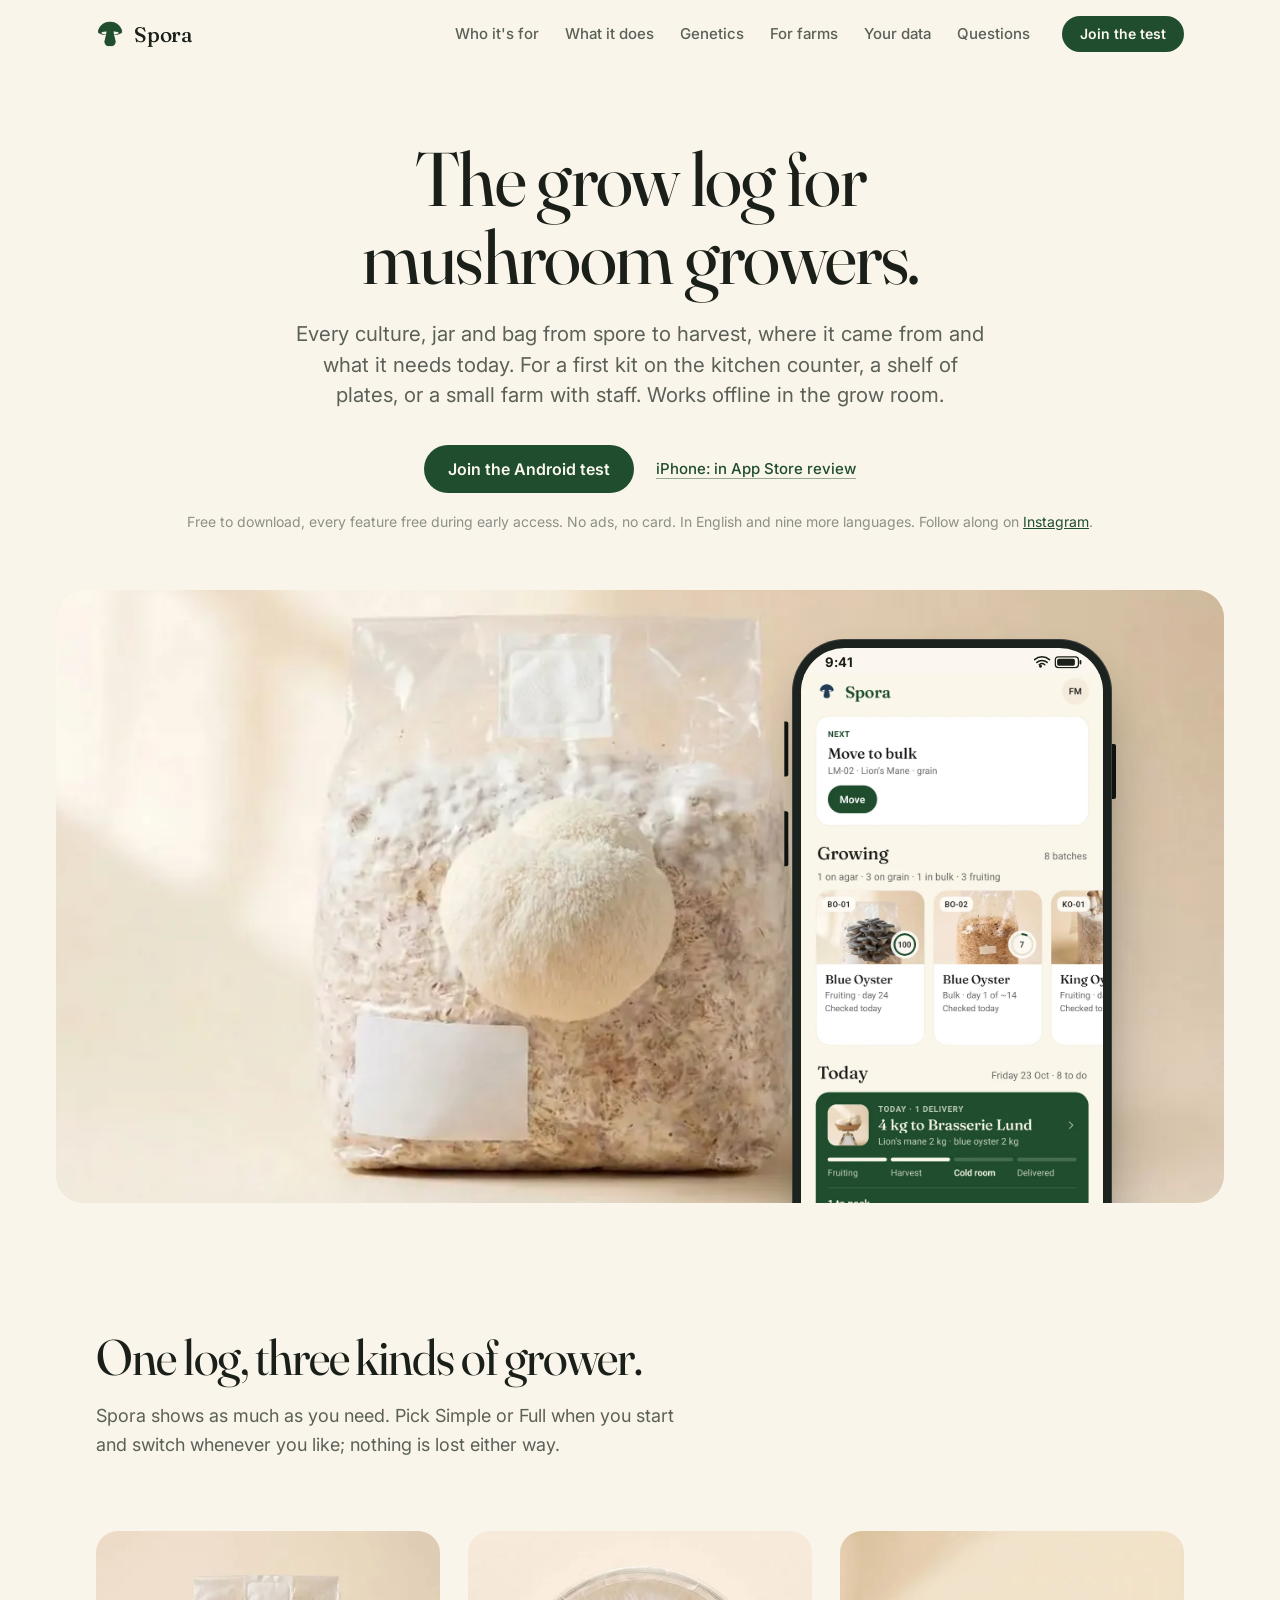
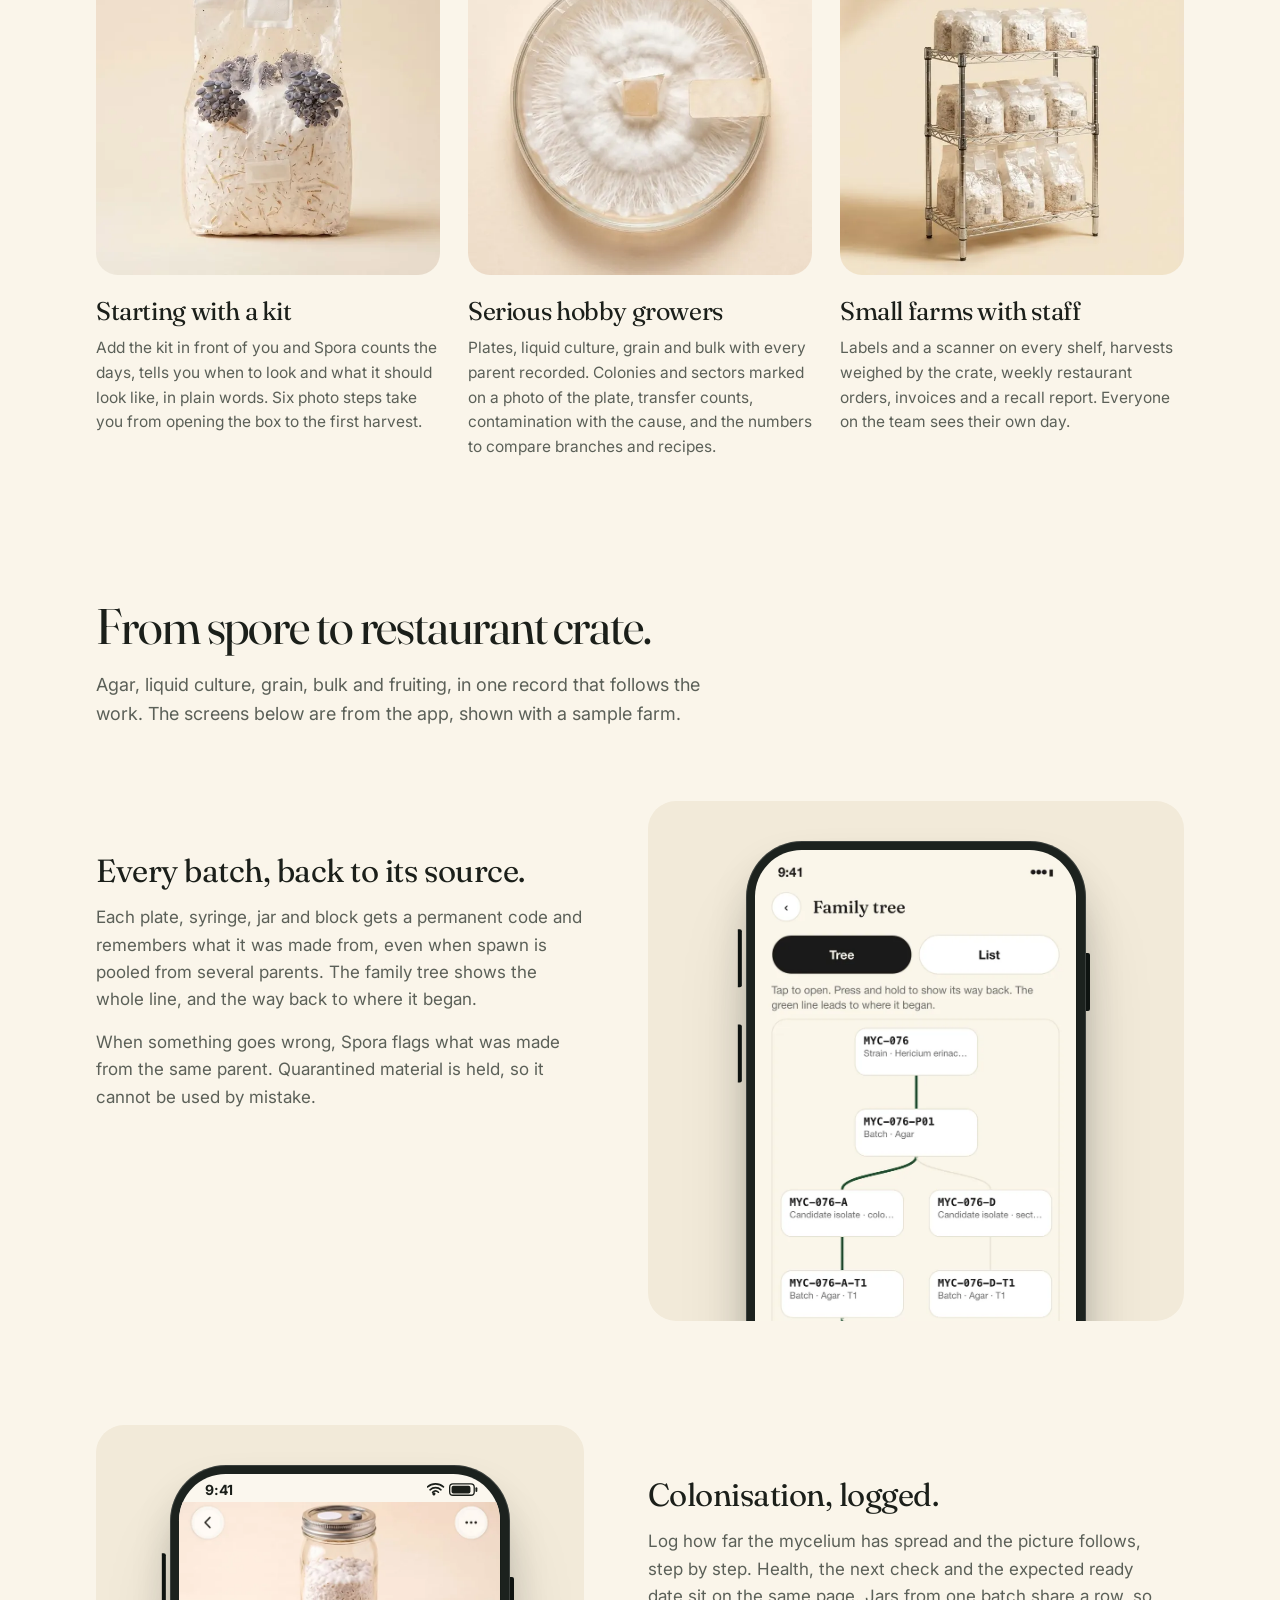
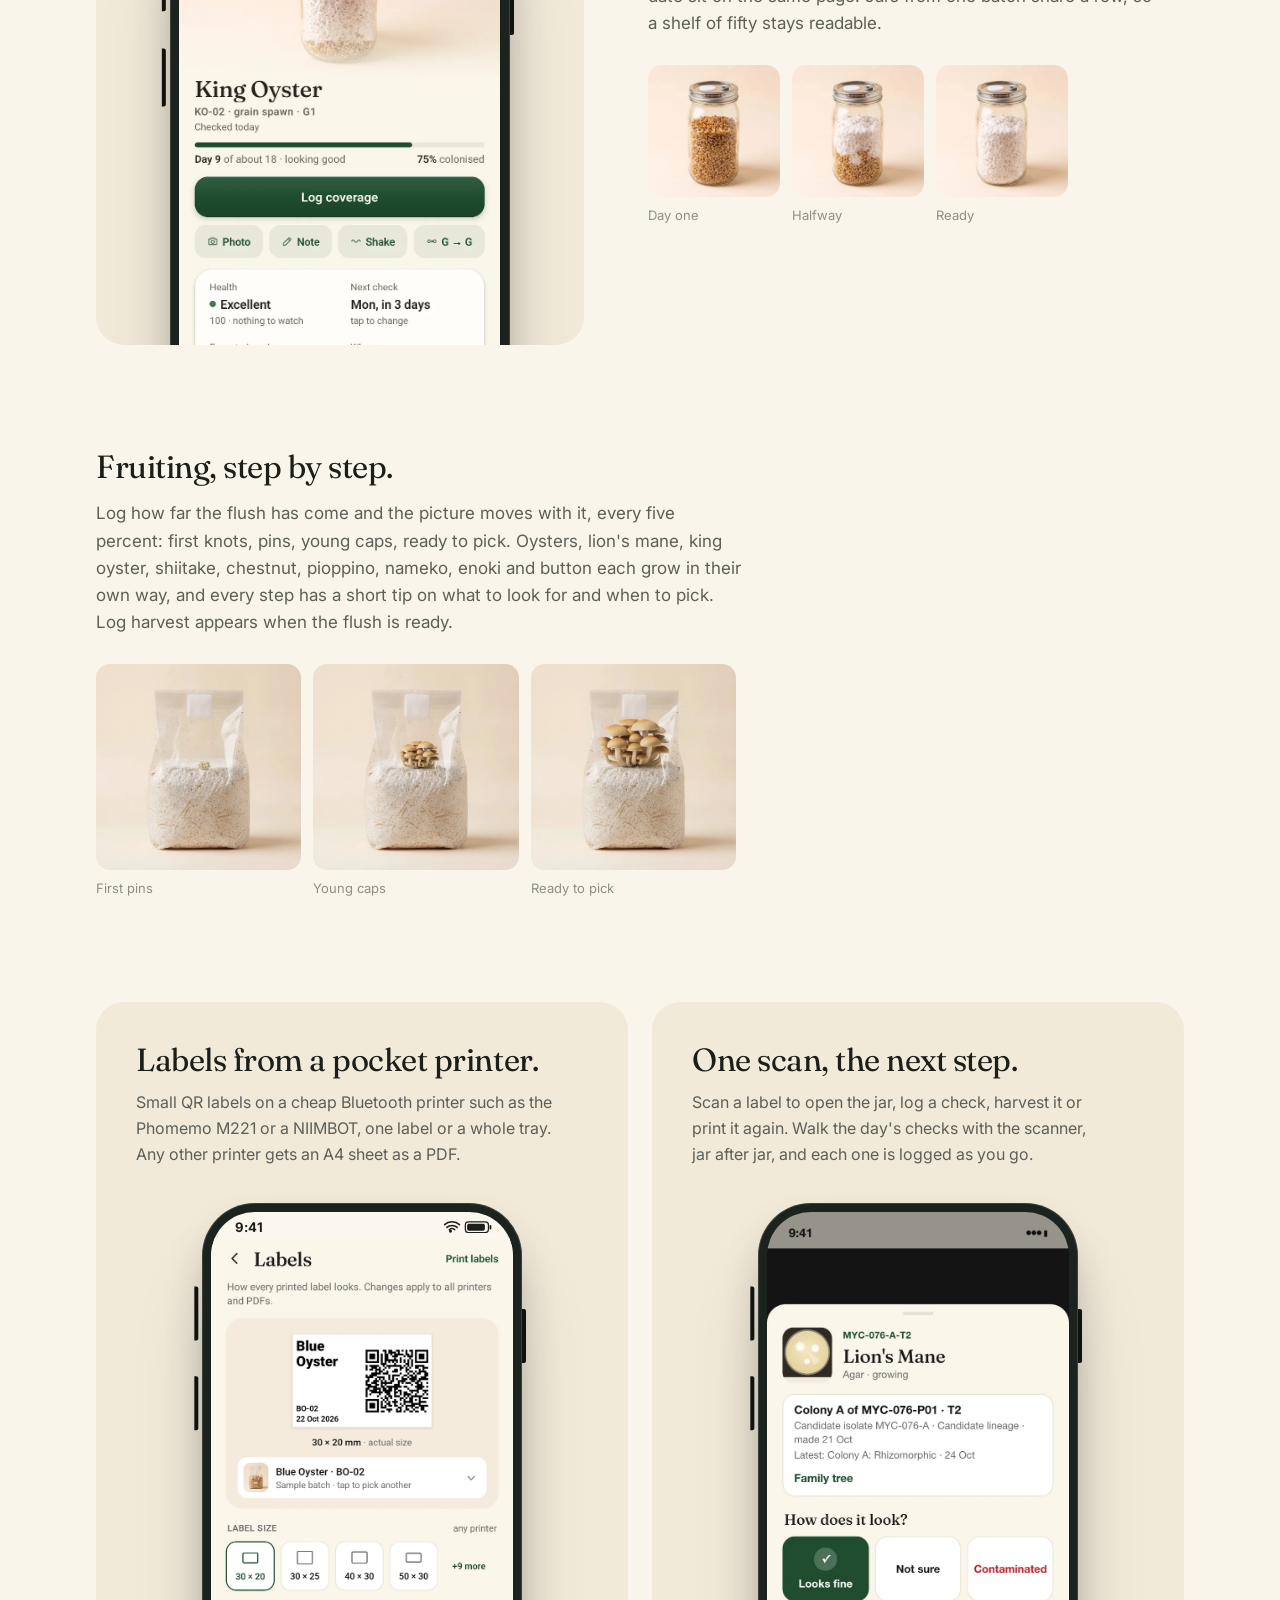
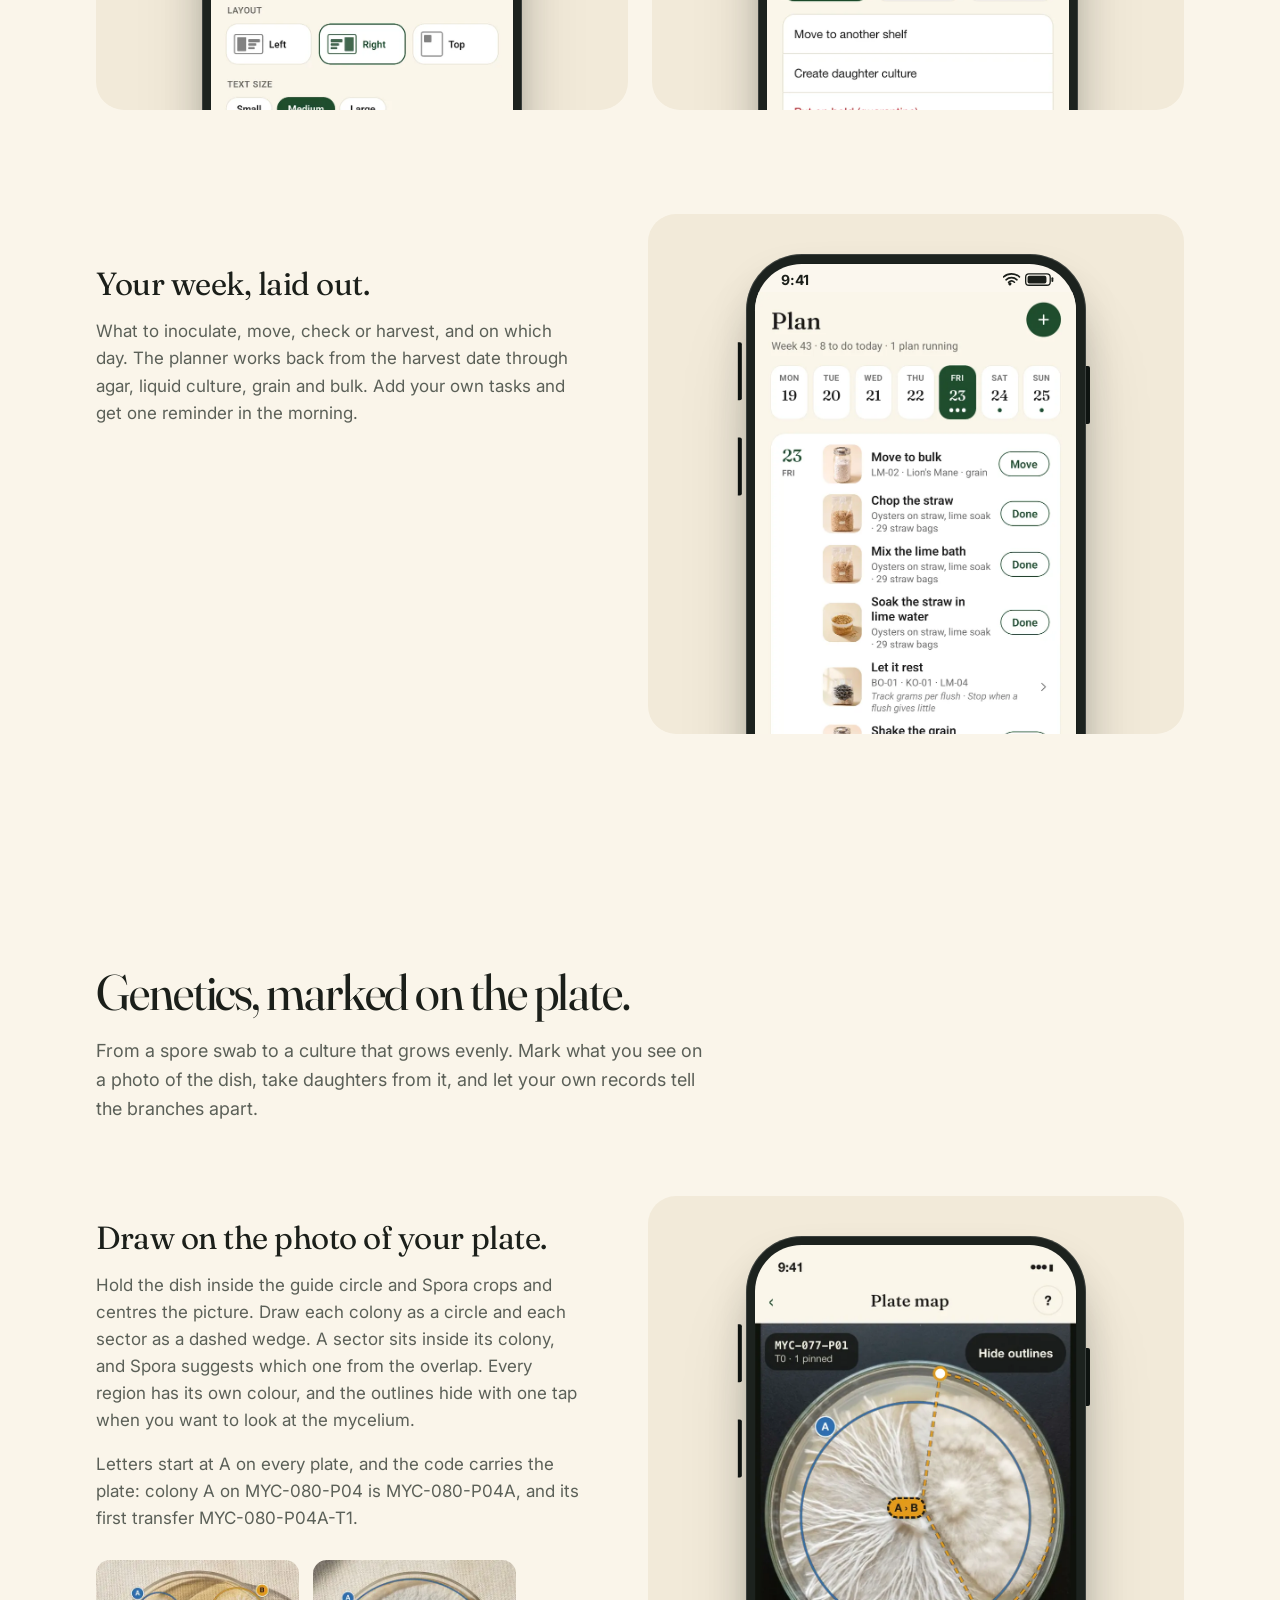
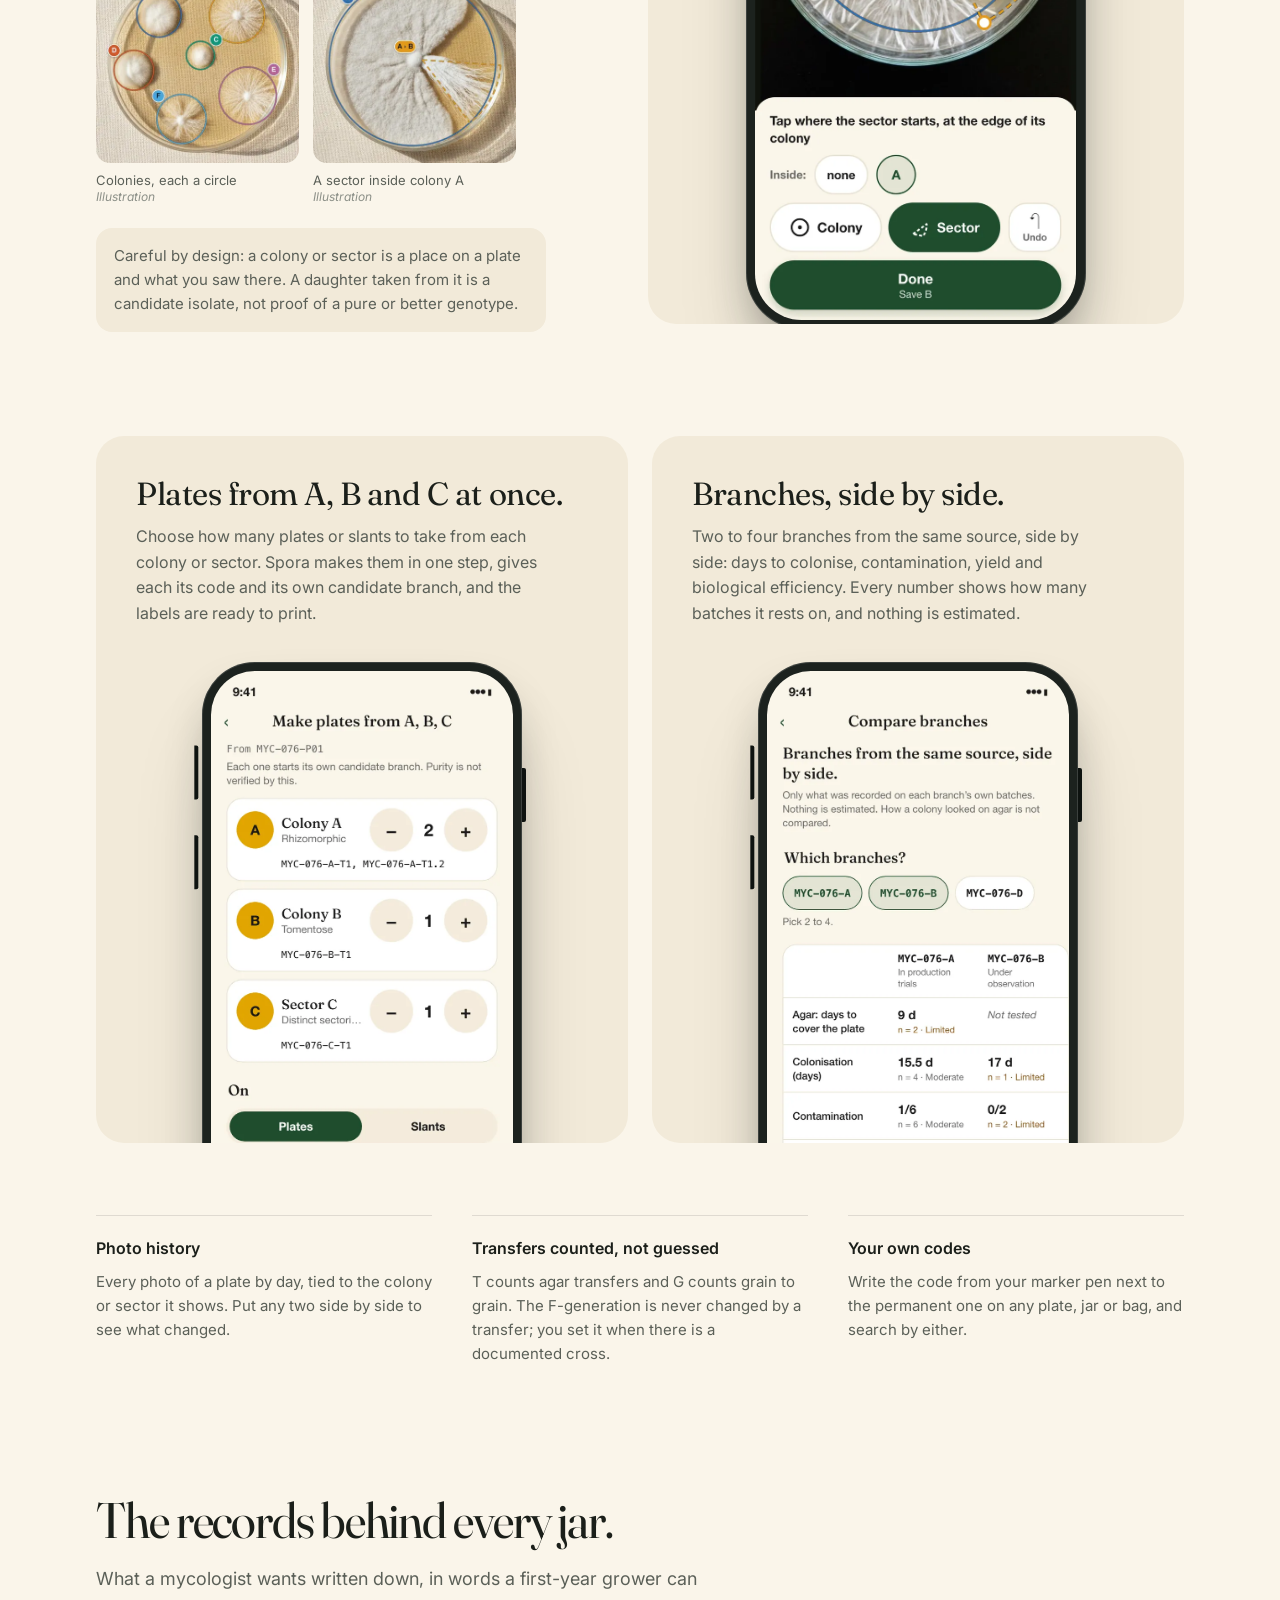
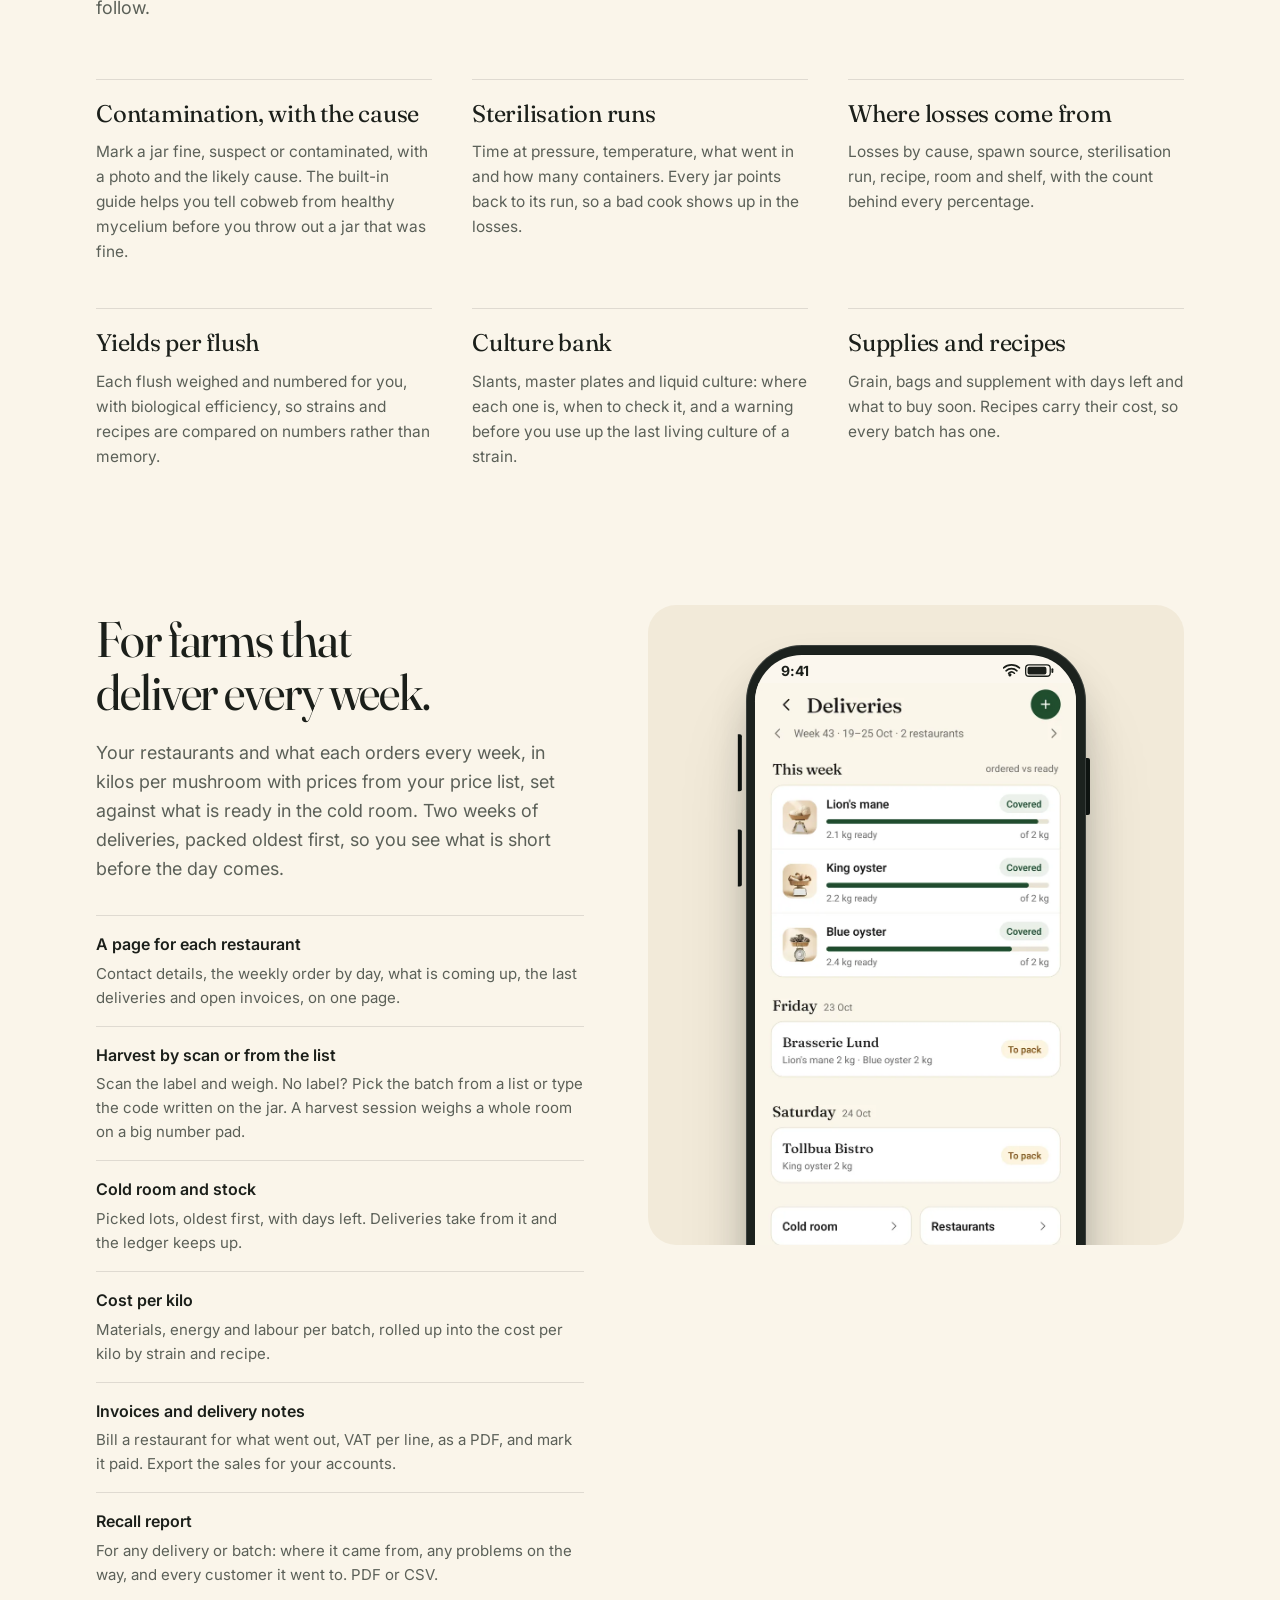
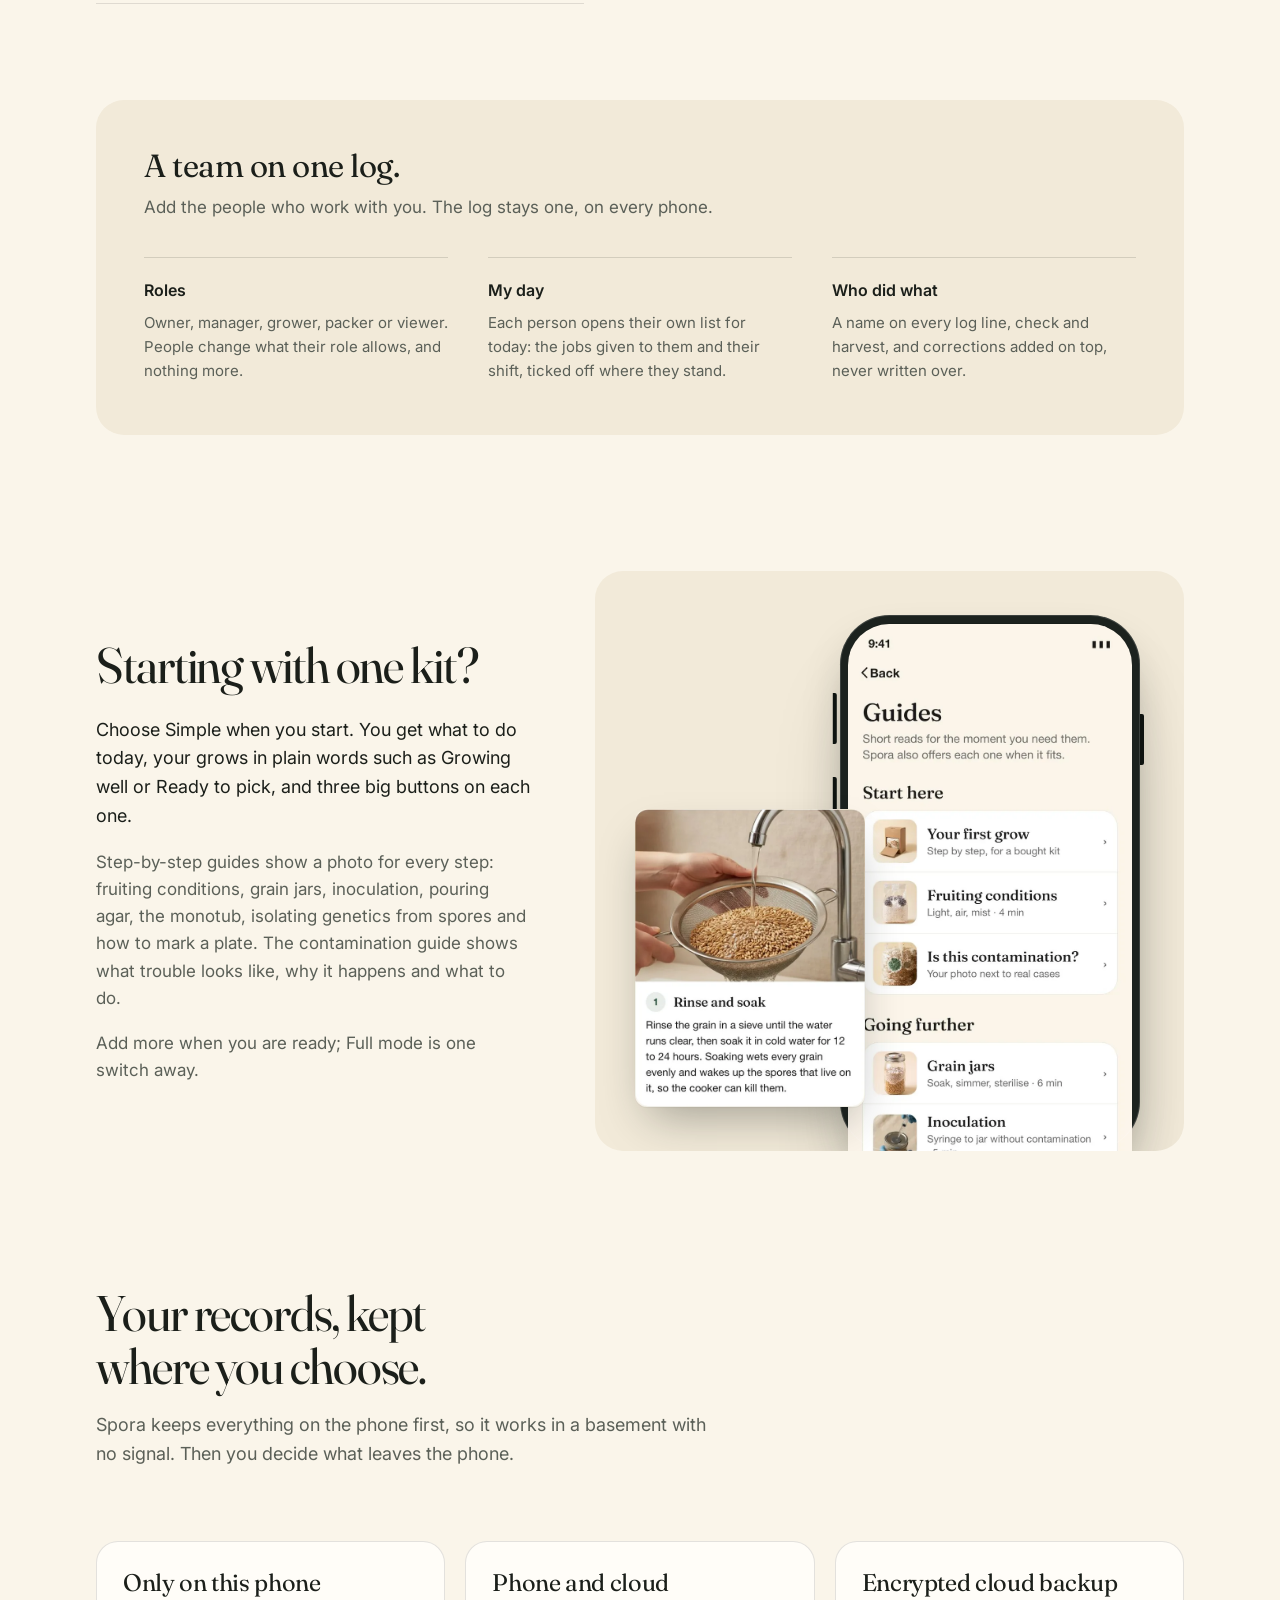
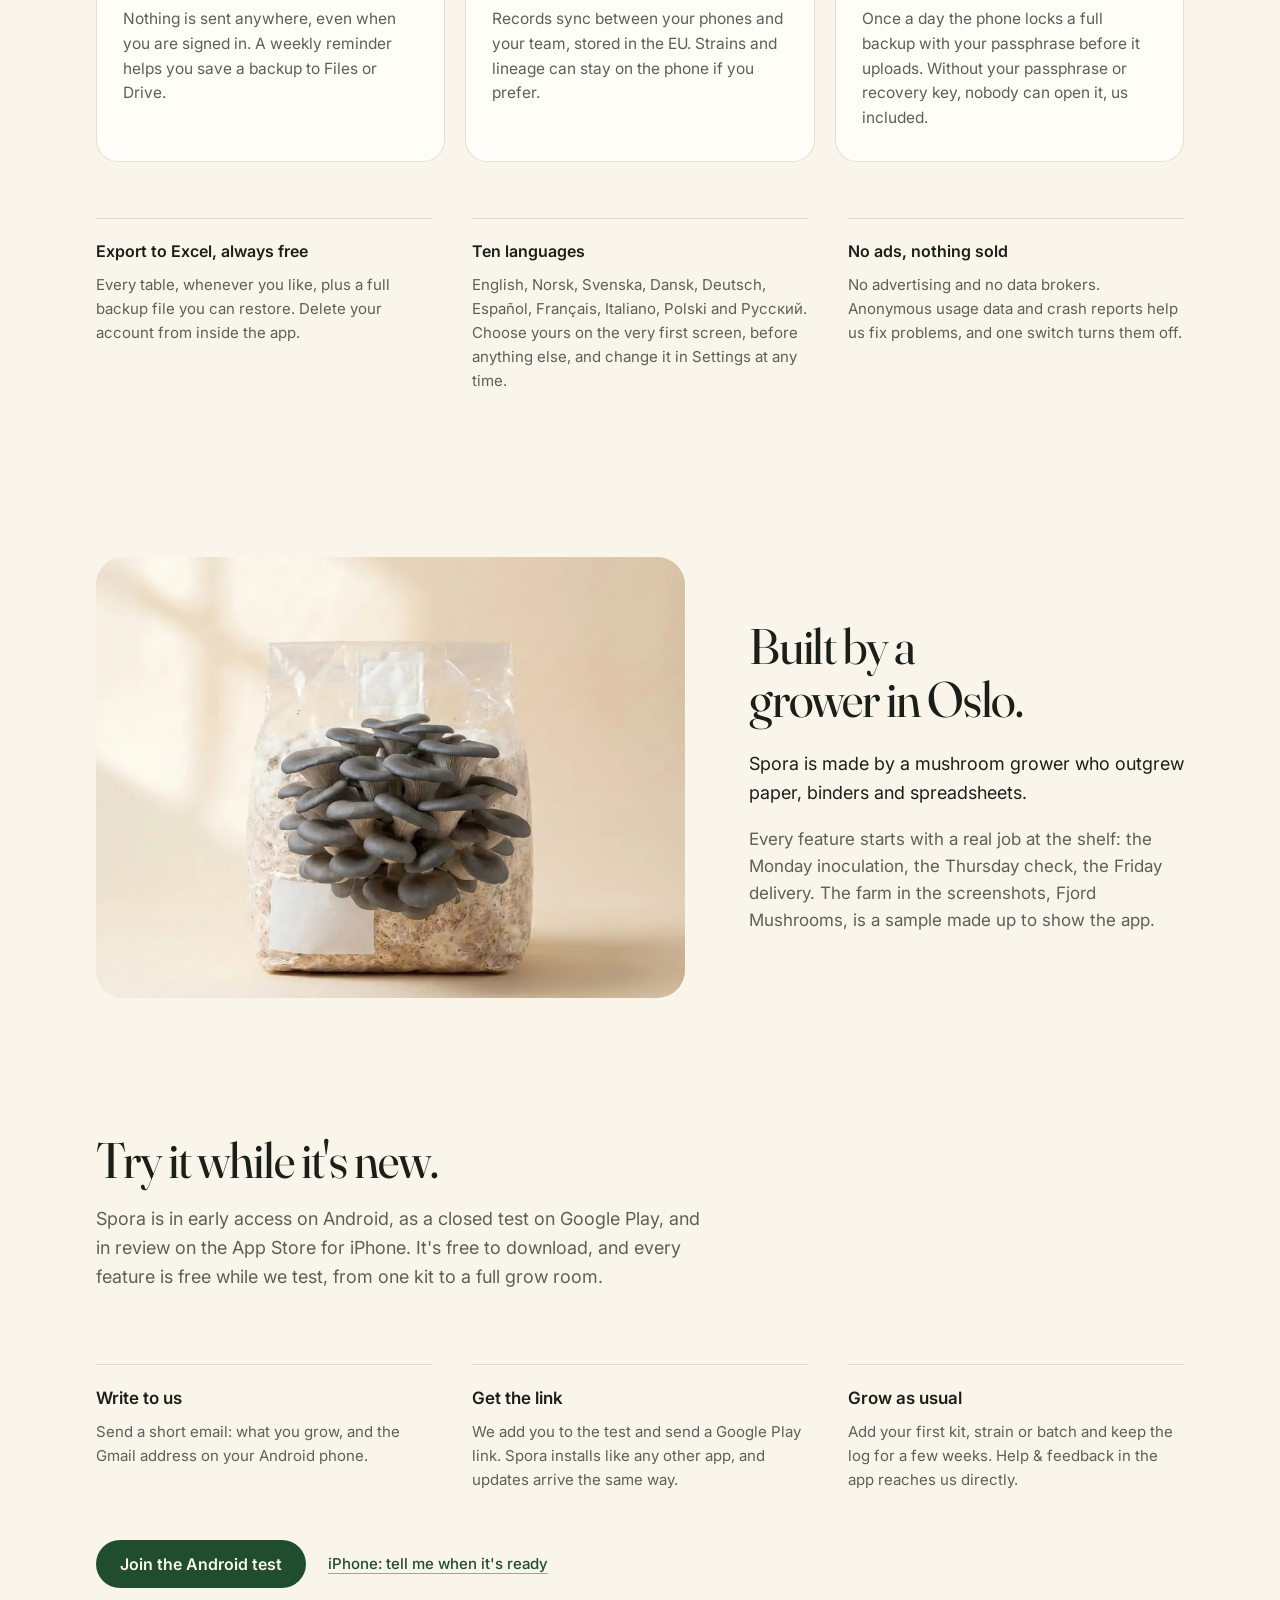
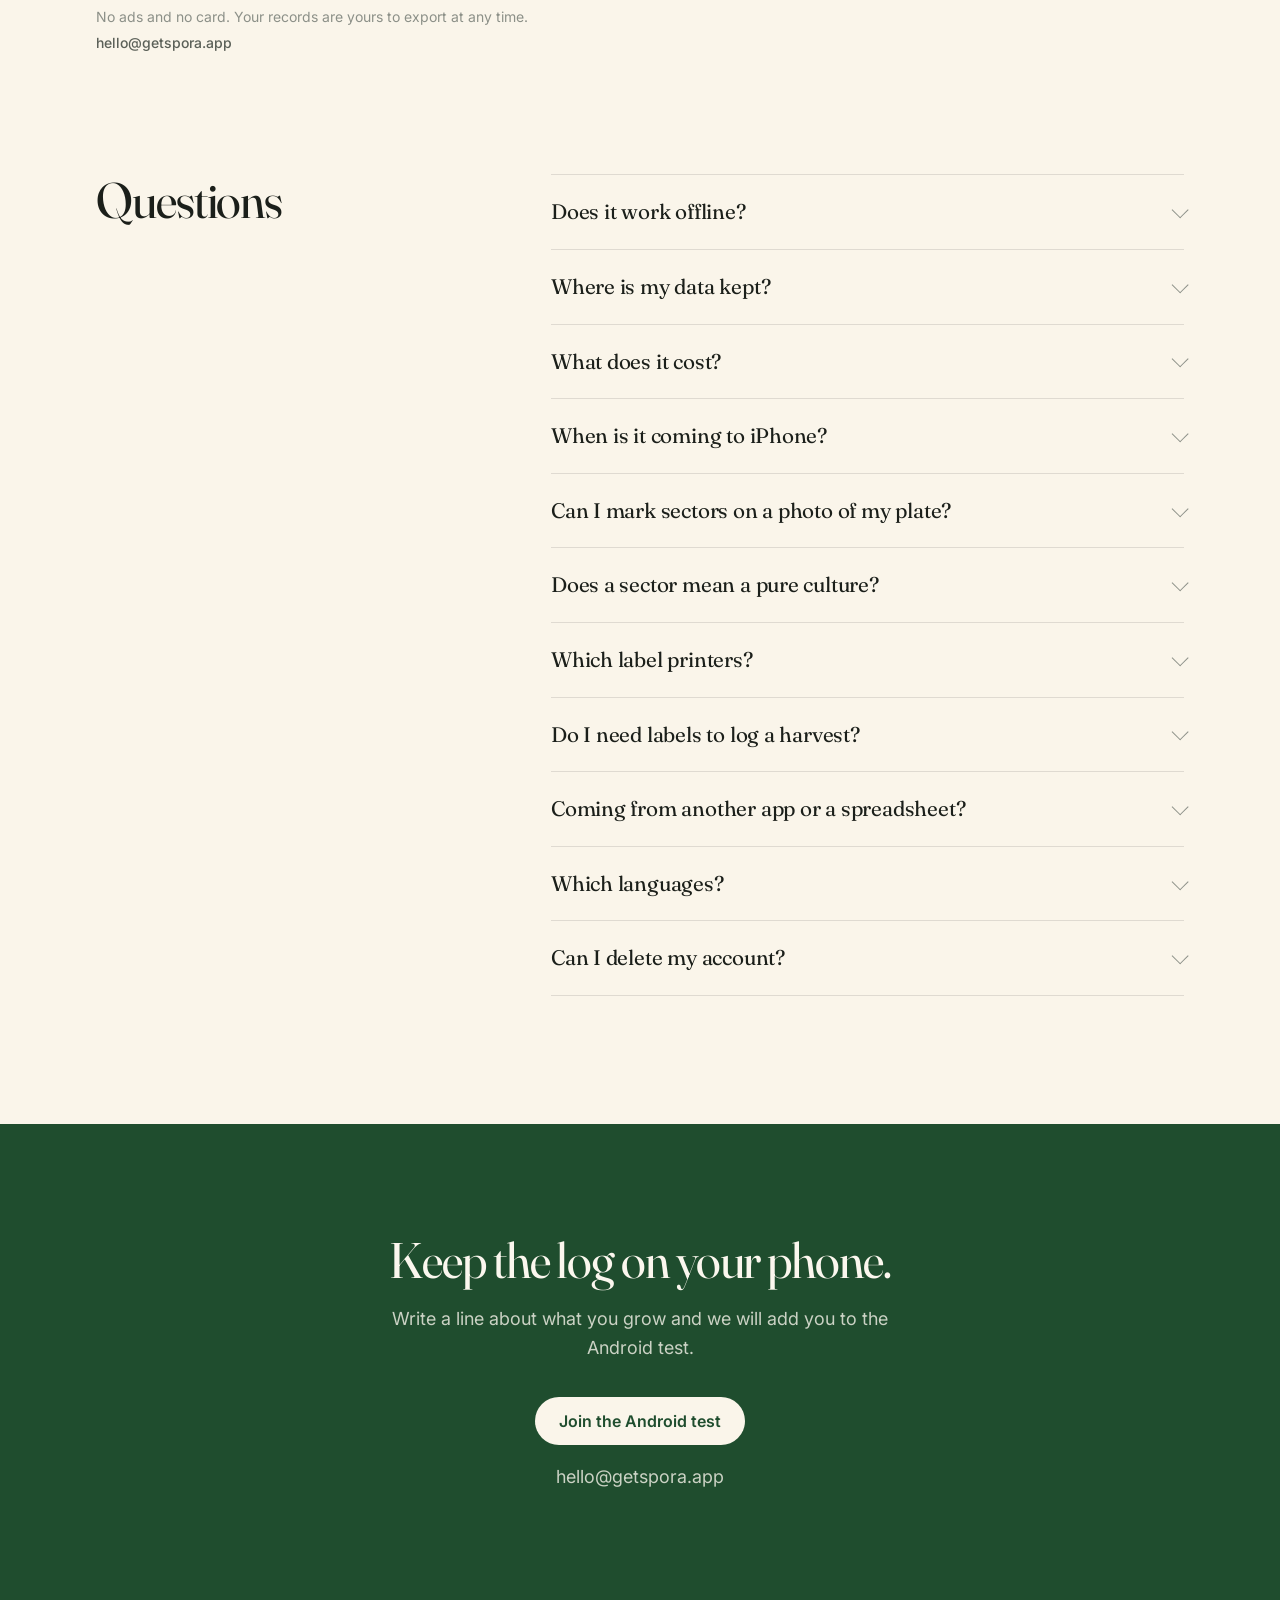
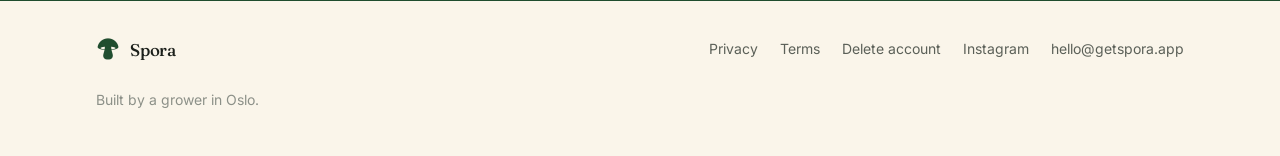
==== commit 8a987375: "Site: 'Free to download', honest pricing FAQ, Android in November, price 0 in structured data Co-Aut" ====
--- a/index.html
+++ b/index.html
@@ -4,14 +4,14 @@
 <meta charset="utf-8">
 <meta name="viewport" content="width=device-width, initial-scale=1">
 <title>Spora: the mushroom grow log, from spore to harvest</title>
-<meta name="description" content="Spora is a grow log for mushroom growers, from a first kit to a small farm with staff. Lineage and family tree, a plate map for colonies and sectors, step-by-step guides with photos, QR labels and scanning, harvests, restaurant orders and a team log. Works offline, in 10 languages. Free, in review for iPhone and Android.">
+<meta name="description" content="Spora is a grow log for mushroom growers, from a first kit to a small farm with staff. Lineage and family tree, a plate map for colonies and sectors, step-by-step guides with photos, QR labels and scanning, harvests, restaurant orders and a team log. Works offline, in 10 languages. Free to download. iPhone in App Store review, Android in November.">
 <link rel="canonical" href="https://getspora.app/">
 <meta name="theme-color" content="#FAF5EA">
 <meta name="color-scheme" content="light">
 <meta property="og:type" content="website">
 <meta property="og:site_name" content="Spora">
 <meta property="og:title" content="Spora: the mushroom grow log, from spore to harvest">
-<meta property="og:description" content="Lineage and family tree, a plate map for colonies and sectors, QR labels, harvests, restaurant orders and a team log. Works offline, in 10 languages. Free, in review for iPhone and Android.">
+<meta property="og:description" content="Lineage and family tree, a plate map for colonies and sectors, QR labels, harvests, restaurant orders and a team log. Works offline, in 10 languages. Free to download. iPhone in App Store review, Android in November.">
 <meta property="og:url" content="https://getspora.app/">
 <meta property="og:image" content="https://getspora.app/og.jpg">
 <meta property="og:image:width" content="1200">
@@ -20,7 +20,7 @@
 <meta property="og:locale" content="en_GB">
 <meta name="twitter:card" content="summary_large_image">
 <meta name="twitter:title" content="Spora: the mushroom grow log, from spore to harvest">
-<meta name="twitter:description" content="Lineage and family tree, a plate map for colonies and sectors, QR labels, harvests, restaurant orders and a team log. Works offline, in 10 languages. Free, in review for iPhone and Android.">
+<meta name="twitter:description" content="Lineage and family tree, a plate map for colonies and sectors, QR labels, harvests, restaurant orders and a team log. Works offline, in 10 languages. Free to download. iPhone in App Store review, Android in November.">
 <meta name="twitter:image" content="https://getspora.app/og.jpg">
 <link rel="icon" href="favicon.png" sizes="64x64" type="image/png">
 <link rel="icon" href="favicon-32.png" sizes="32x32" type="image/png">
@@ -31,7 +31,7 @@
 <link rel="stylesheet" href="site.css">
 <link rel="preload" as="image" href="img/screen-home.webp">
 <script type="application/ld+json">
-{"@context":"https://schema.org","@type":"SoftwareApplication","name":"Spora","applicationCategory":"BusinessApplication","operatingSystem":"Android, iOS","url":"https://getspora.app/","description":"A grow log for mushroom growers: lineage, a plate map for colony and sector isolation, step-by-step guides, QR labels, harvests, restaurant orders and a team log. Works offline.","inLanguage":["en","nb","sv","da","de","es","fr","it","pl","ru"]}
+{"@context":"https://schema.org","@type":"SoftwareApplication","name":"Spora","applicationCategory":"BusinessApplication","operatingSystem":"Android, iOS","url":"https://getspora.app/","description":"A grow log for mushroom growers: lineage, a plate map for colony and sector isolation, step-by-step guides, QR labels, harvests, restaurant orders and a team log. Works offline.","inLanguage":["en","nb","sv","da","de","es","fr","it","pl","ru"],"offers":{"@type":"Offer","price":"0","priceCurrency":"USD"}}
 </script>
 </head>
 <body>
@@ -74,7 +74,7 @@
       <a class="btn" href="mailto:hello@getspora.app?subject=Spora%20Android%20test&amp;body=Hi%2C%20I%27d%20like%20to%20join%20the%20Spora%20test.%0A%0AI%20grow%3A%20%0AMy%20setup%20(kit%2C%20tent%2C%20room%2C%20farm)%3A%20%0AGmail%20on%20my%20Android%20phone%3A%20%0A">Join the Android test</a>
       <a class="link-quiet" href="mailto:hello@getspora.app?subject=Spora%20iPhone&amp;body=Please%20tell%20me%20when%20Spora%20is%20on%20iPhone." title="Email us and we will tell you the day it is on the App Store">iPhone: in App Store review</a>
     </div>
-    <p class="fine">Free during early access. No ads. In English and nine more languages. Follow along on <a href="https://www.instagram.com/sporagrow/">Instagram</a>.</p>
+    <p class="fine">Free to download, every feature free during early access. No ads, no card. In English and nine more languages. Follow along on <a href="https://www.instagram.com/sporagrow/">Instagram</a>.</p>
   </div>
   <div class="wrap wrap-wide">
     <div class="stage">
@@ -367,7 +367,7 @@
   <div class="wrap">
     <header class="section-head">
       <h2>Try it while it's new.</h2>
-      <p>Spora is in early access on Android, as a closed test on Google Play, and in review on the App Store for iPhone. It's free while we test, from one kit to a full grow room.</p>
+      <p>Spora is in early access on Android, as a closed test on Google Play, and in review on the App Store for iPhone. It's free to download, and every feature is free while we test, from one kit to a full grow room.</p>
     </header>
     <dl class="steps">
       <div><dt>Write to us</dt><dd>Send a short email: what you grow, and the Gmail address on your Android phone.</dd></div>
@@ -396,7 +396,7 @@
     </details>
     <details>
       <summary>What does it cost?</summary>
-      <p>Spora is free during early access. If that changes, you will hear about it in the app well before, and exporting all your records to Excel stays free either way.</p>
+      <p>Spora is free to download, and every feature is free during early access. Later, a paid Pro plan will add more for bigger setups. A free plan stays, and exporting all your records to Excel stays free either way. You will hear about any change in the app well before it happens.</p>
     </details>
     <details>
       <summary>When is it coming to iPhone?</summary>
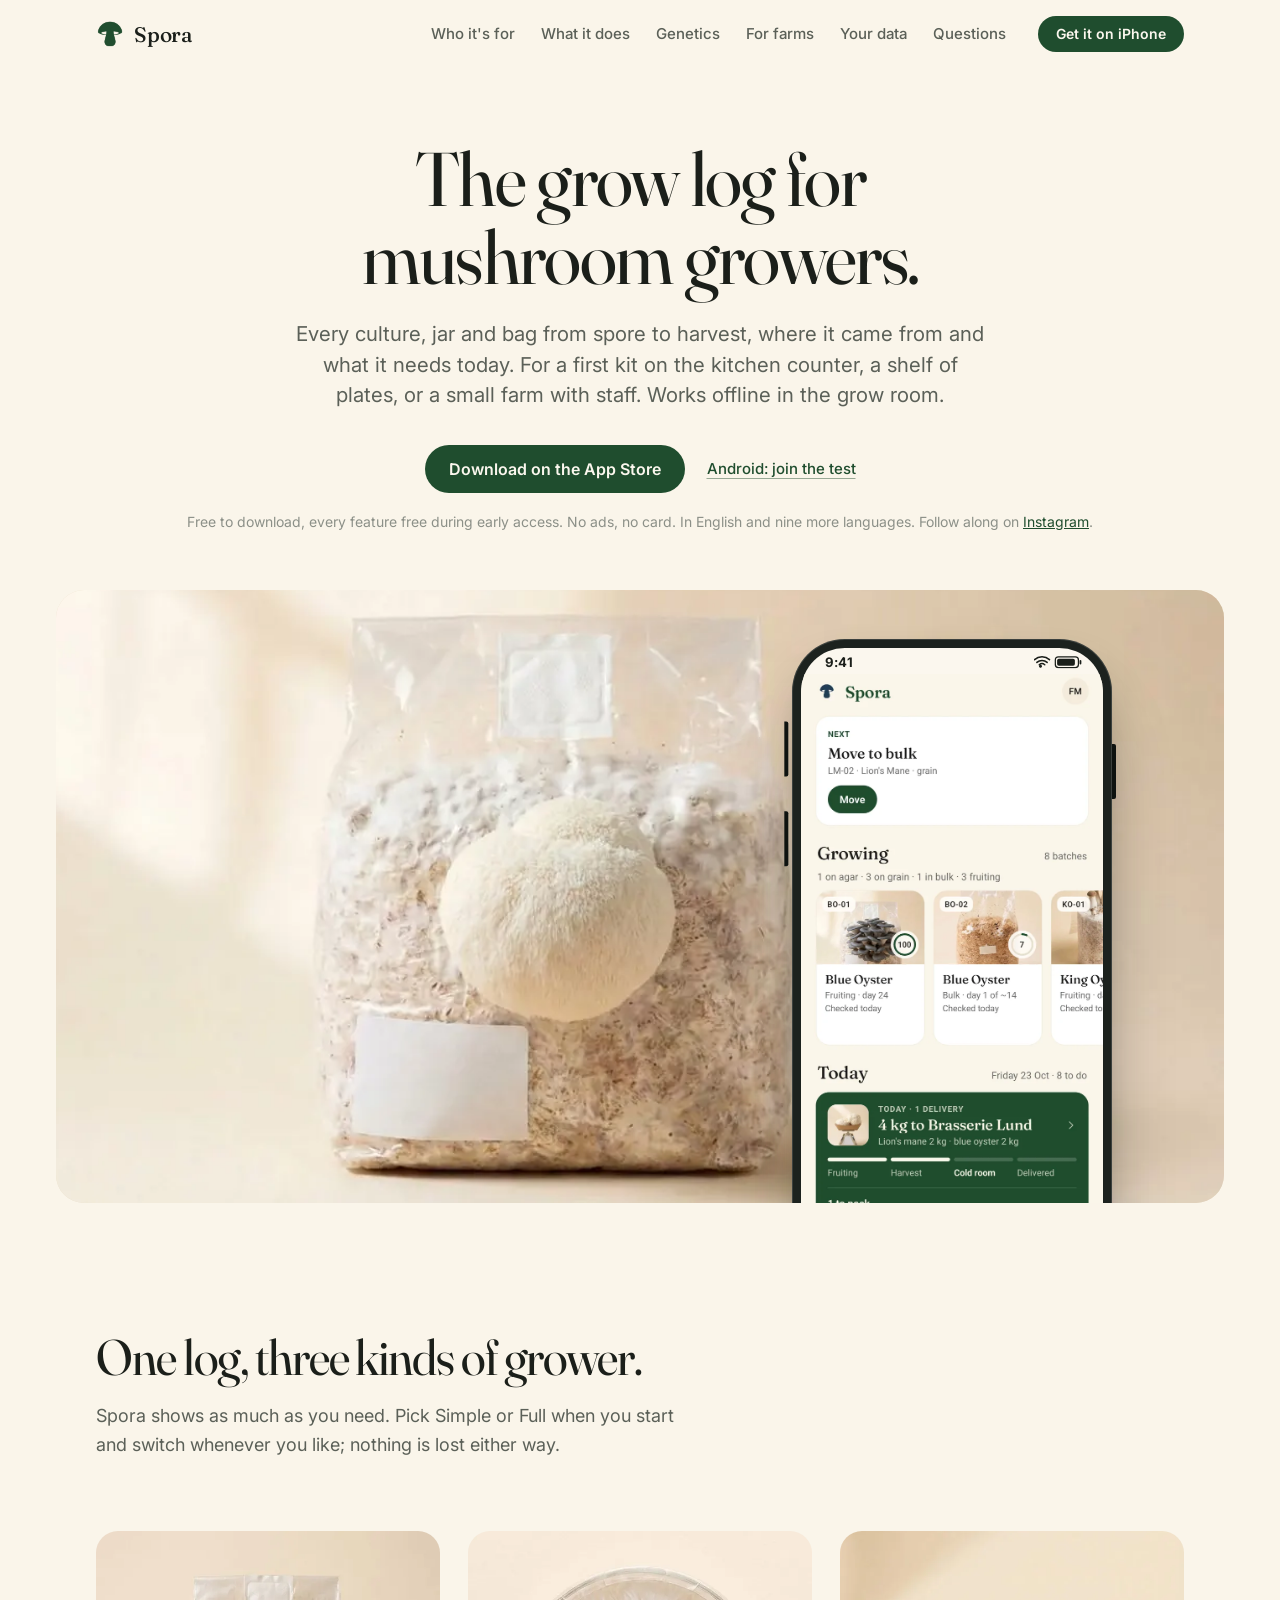
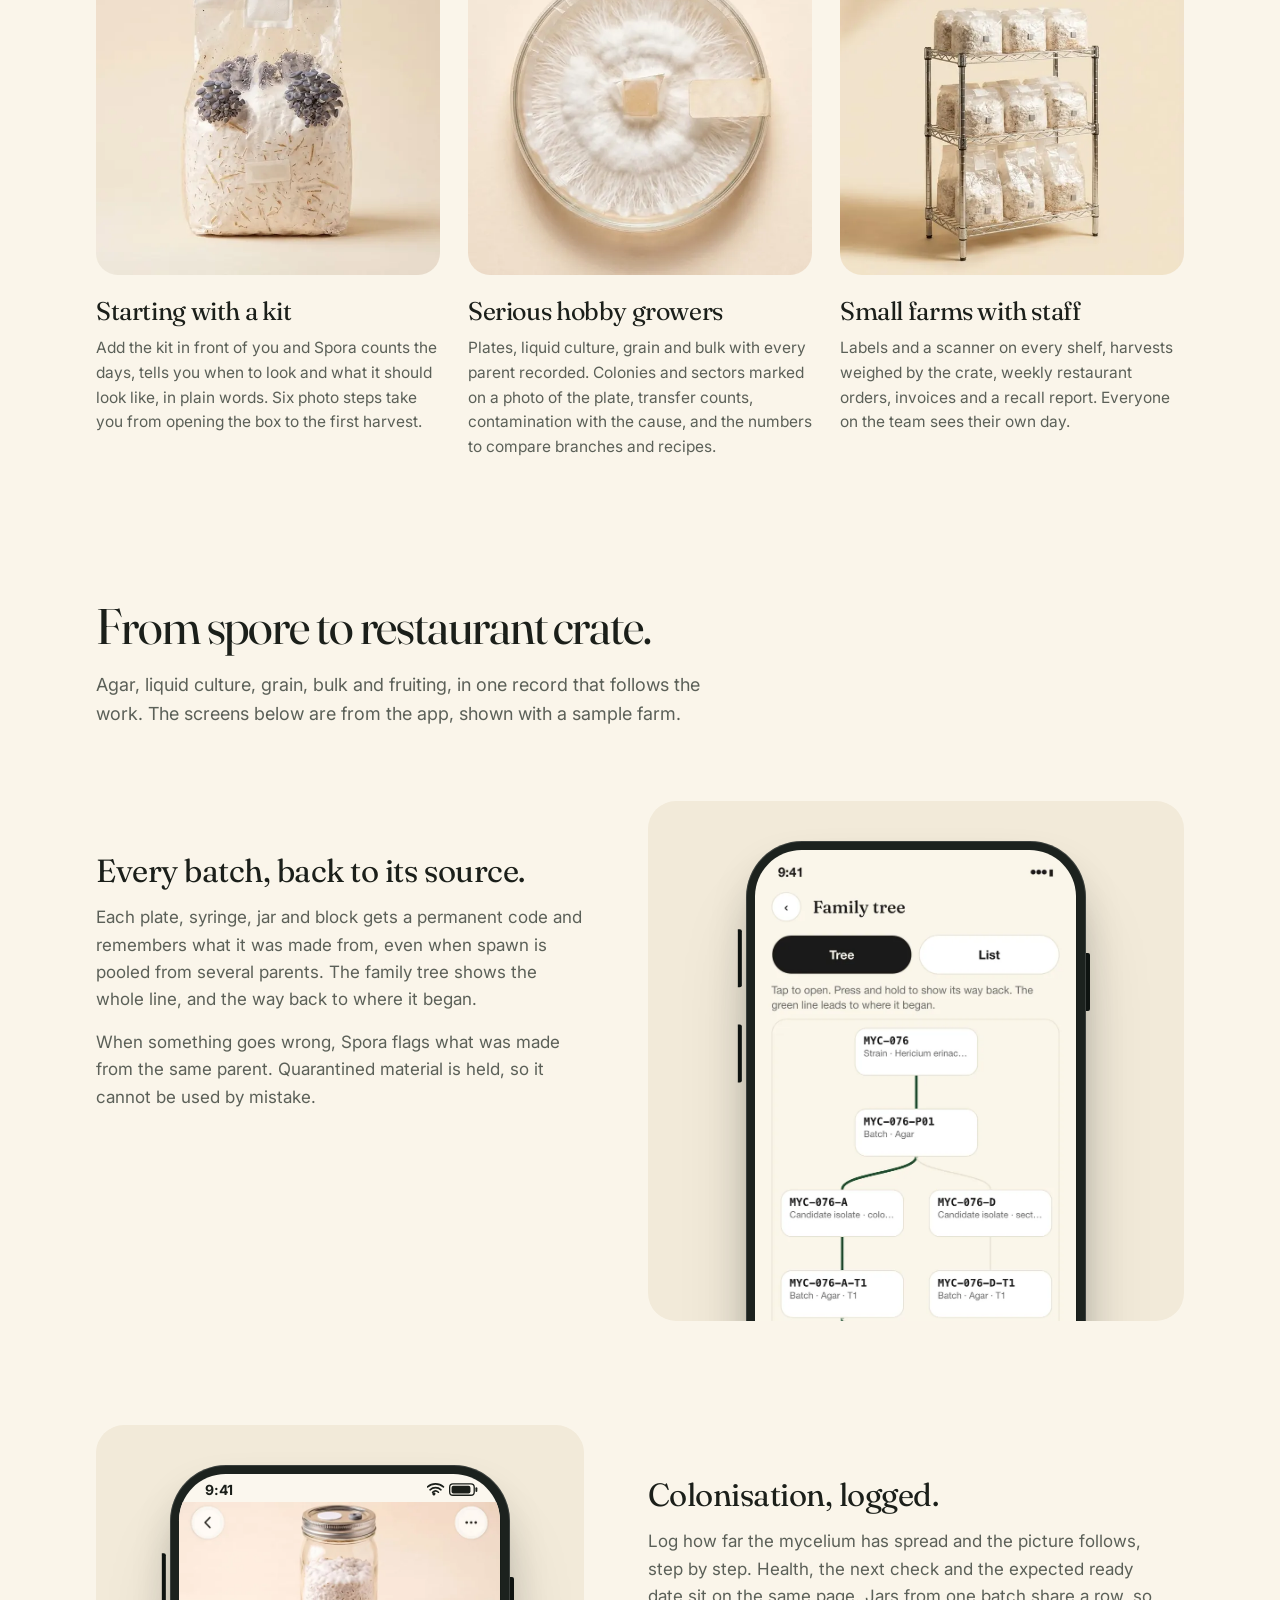
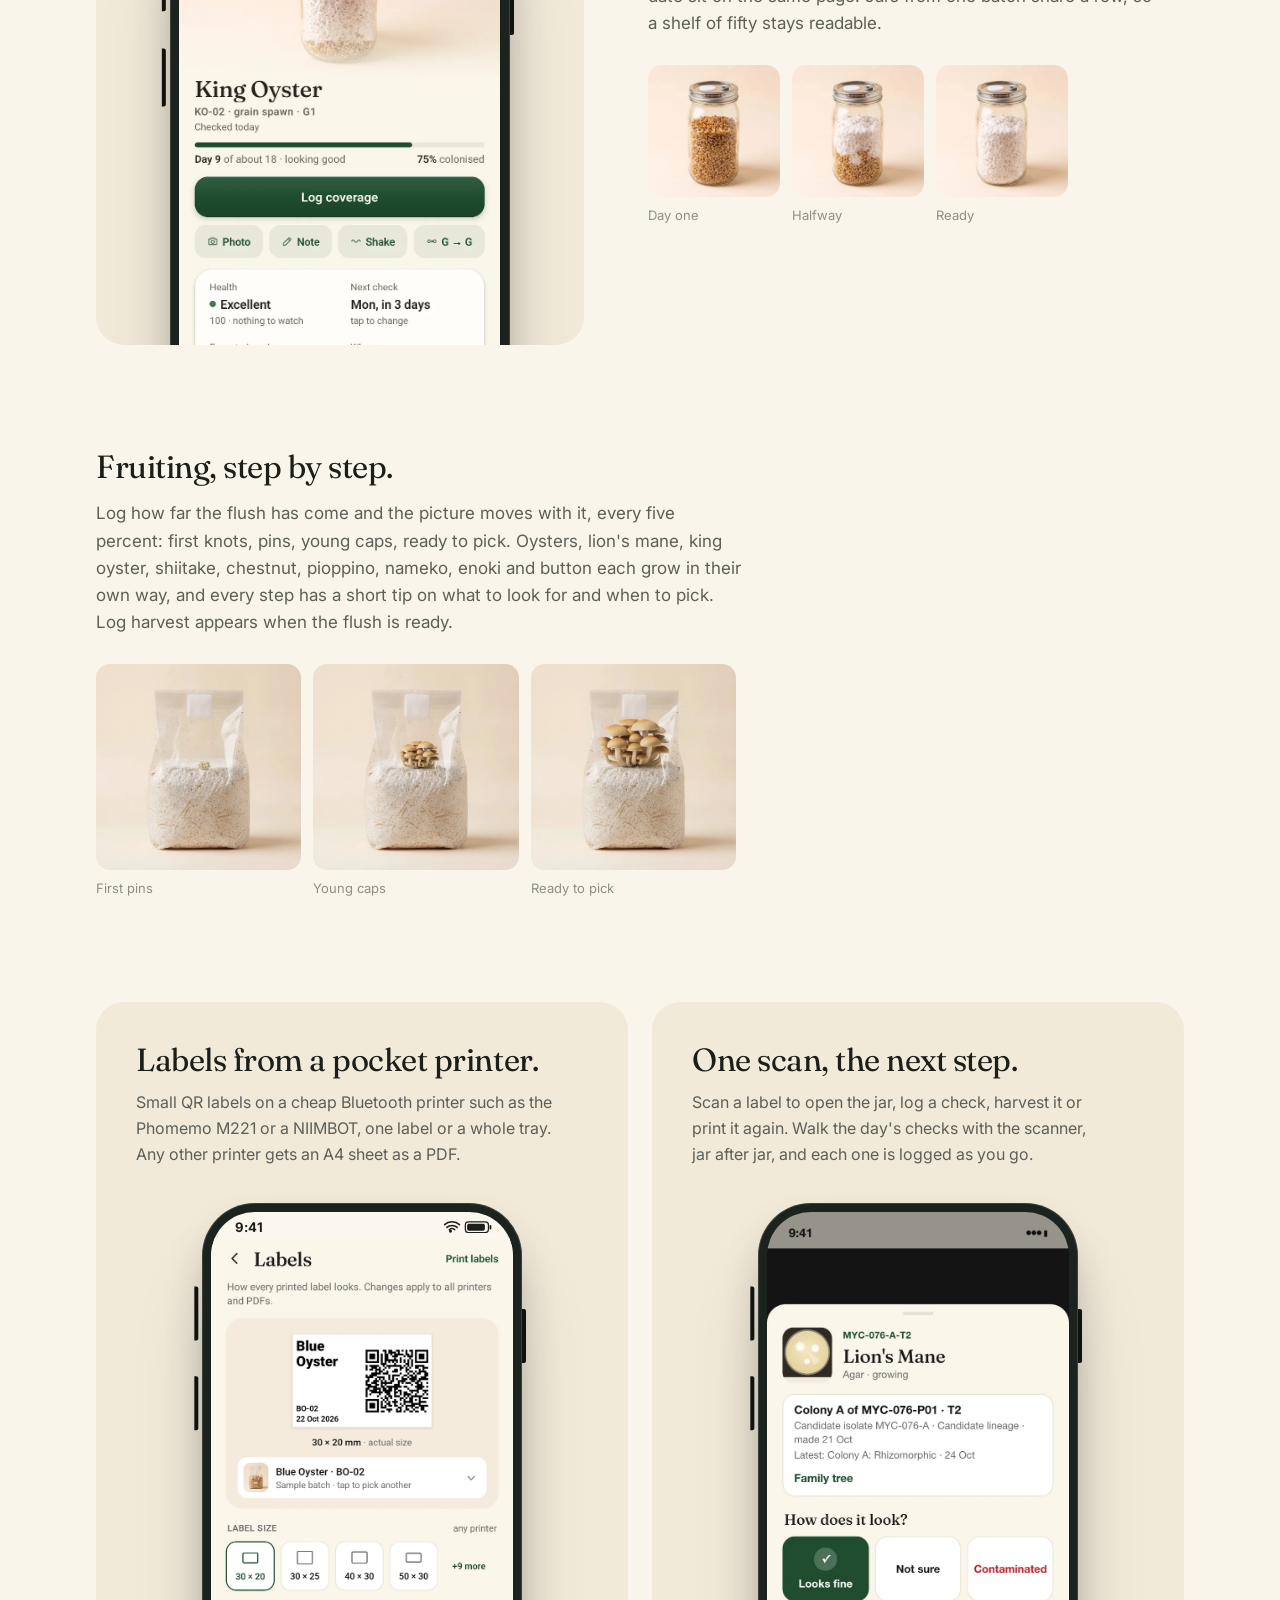
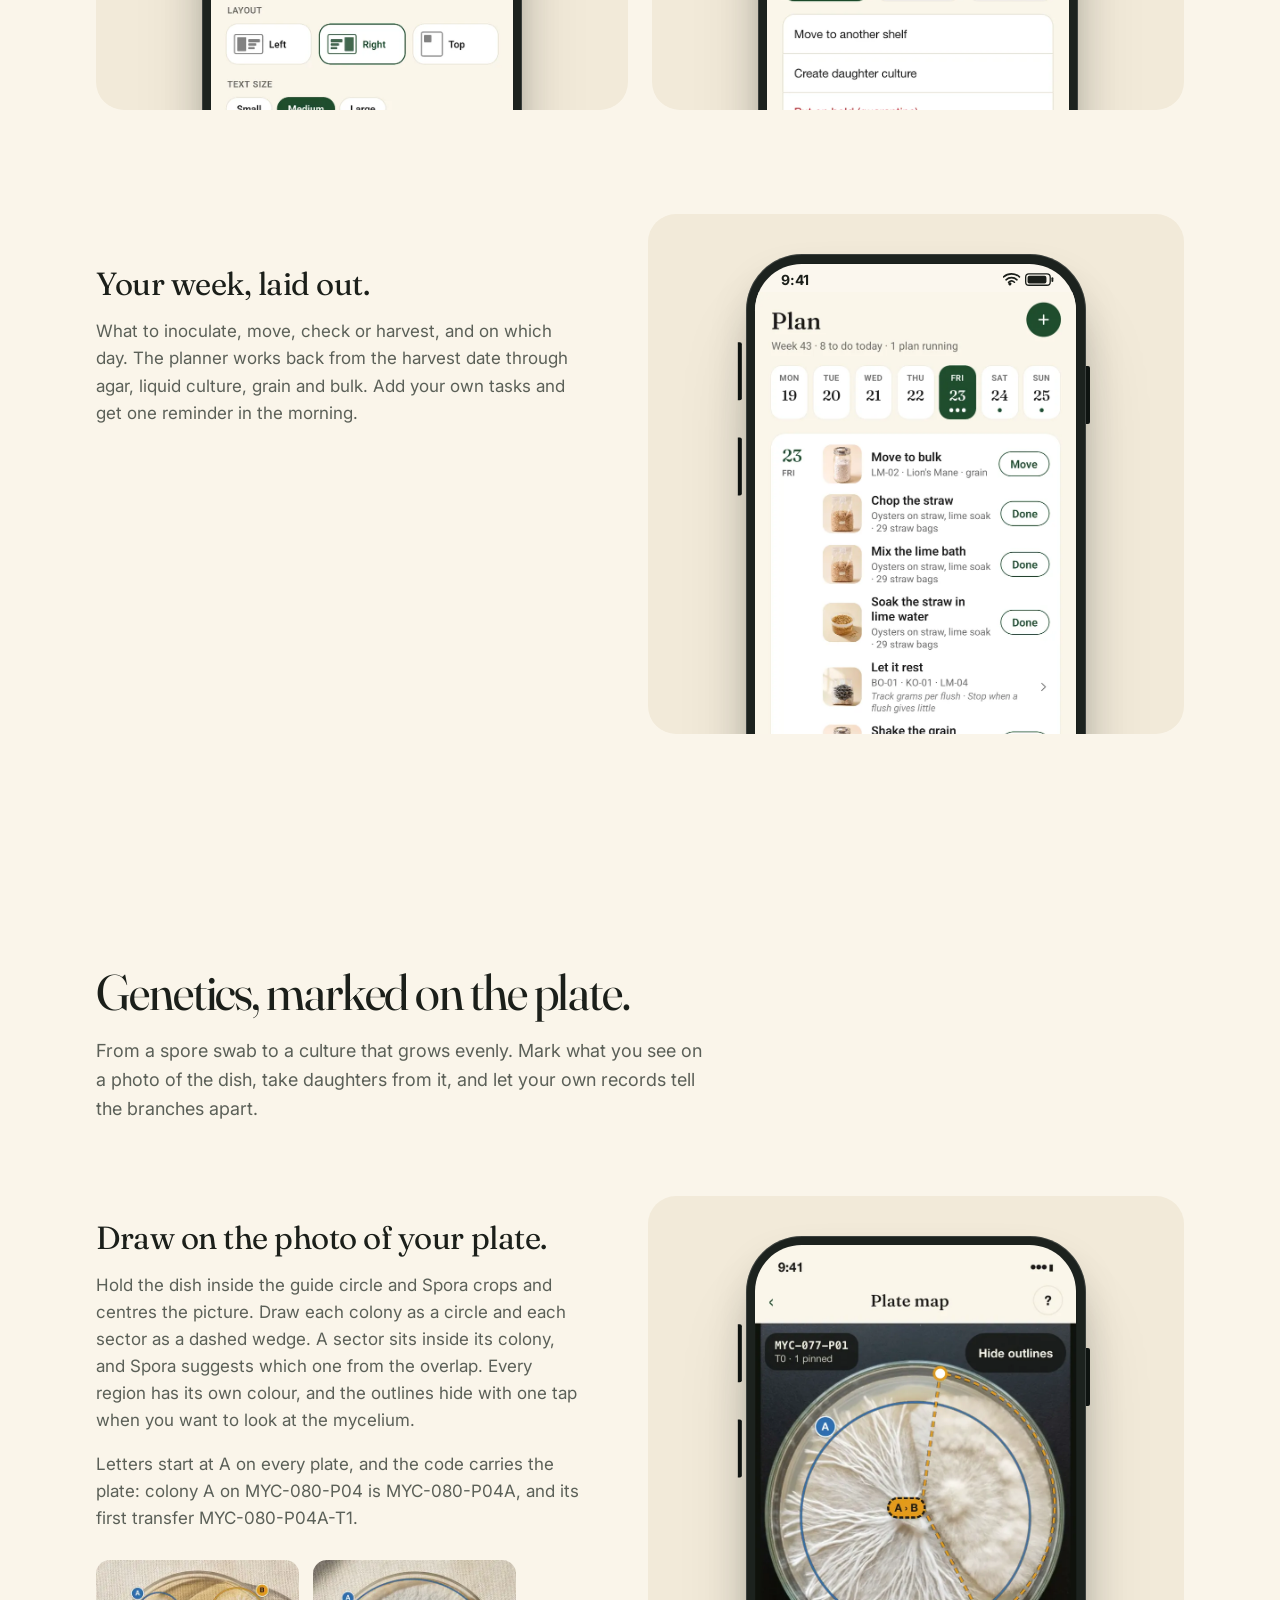
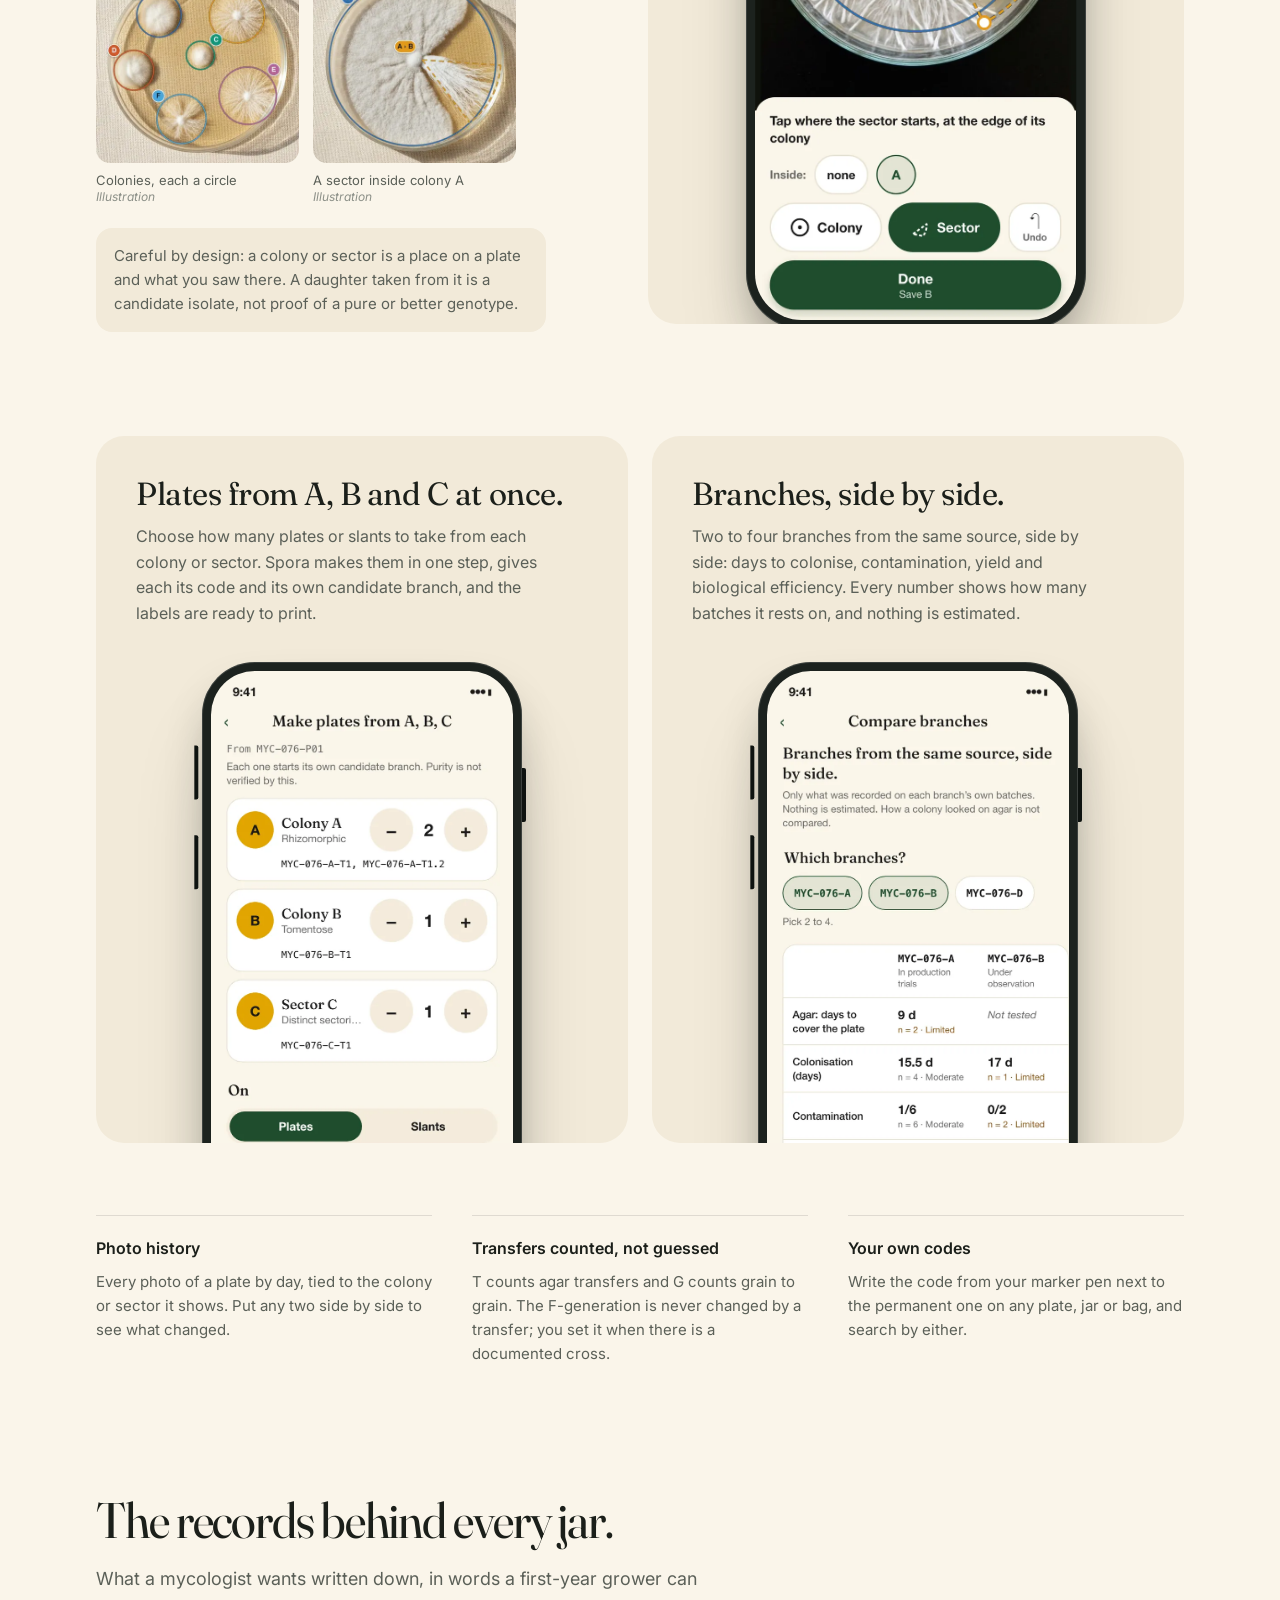
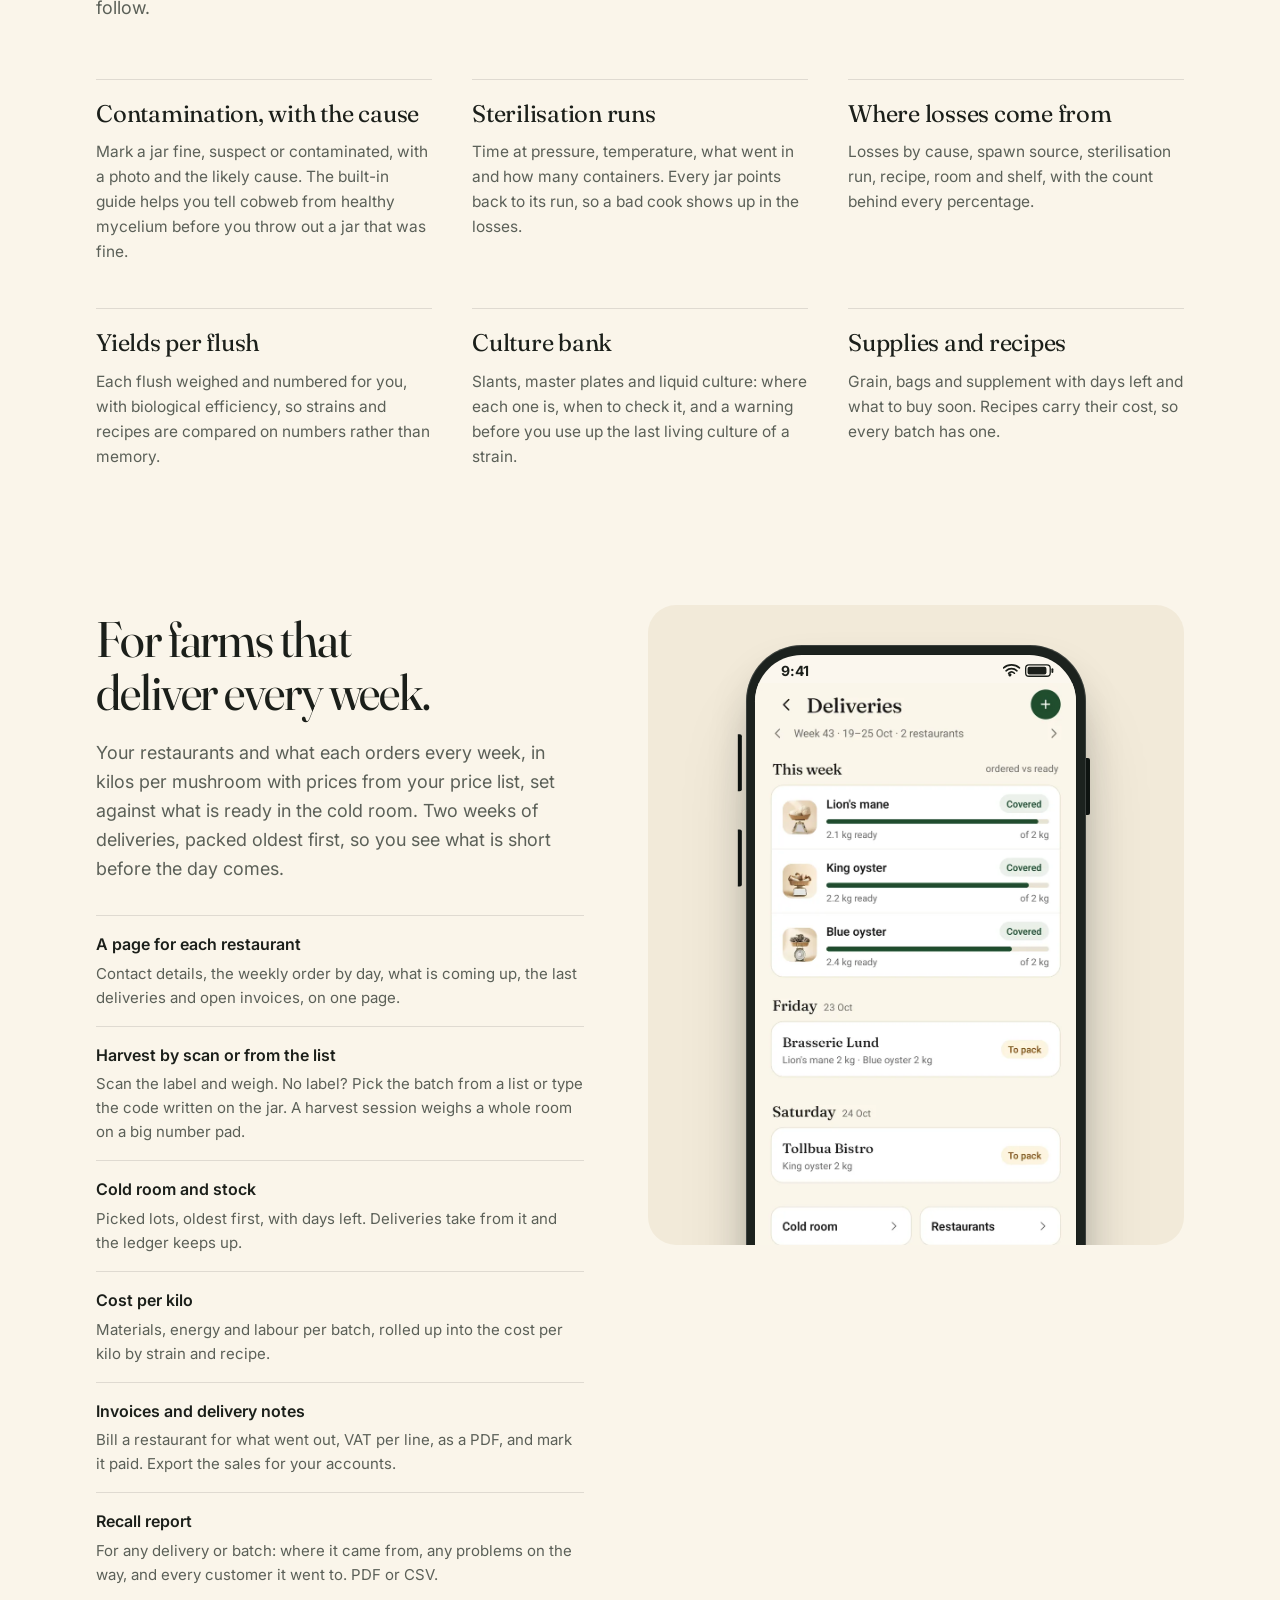
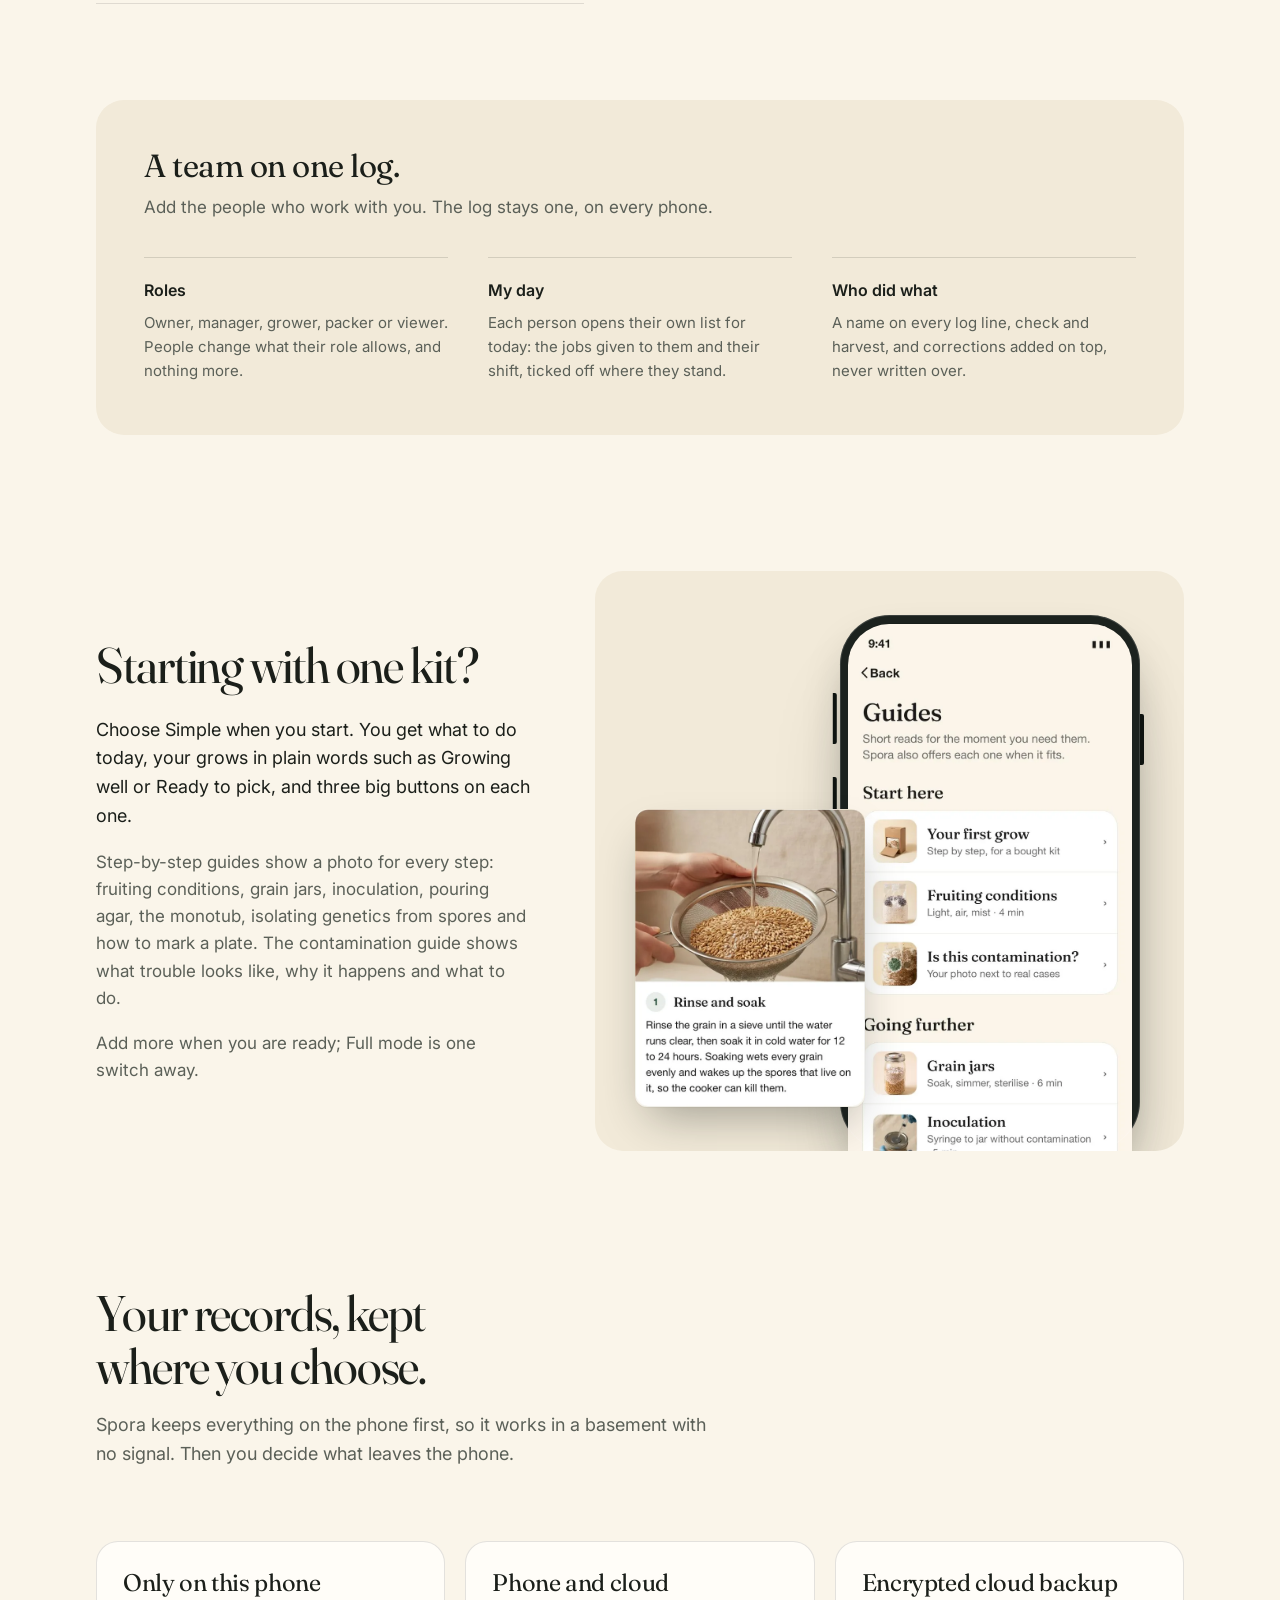
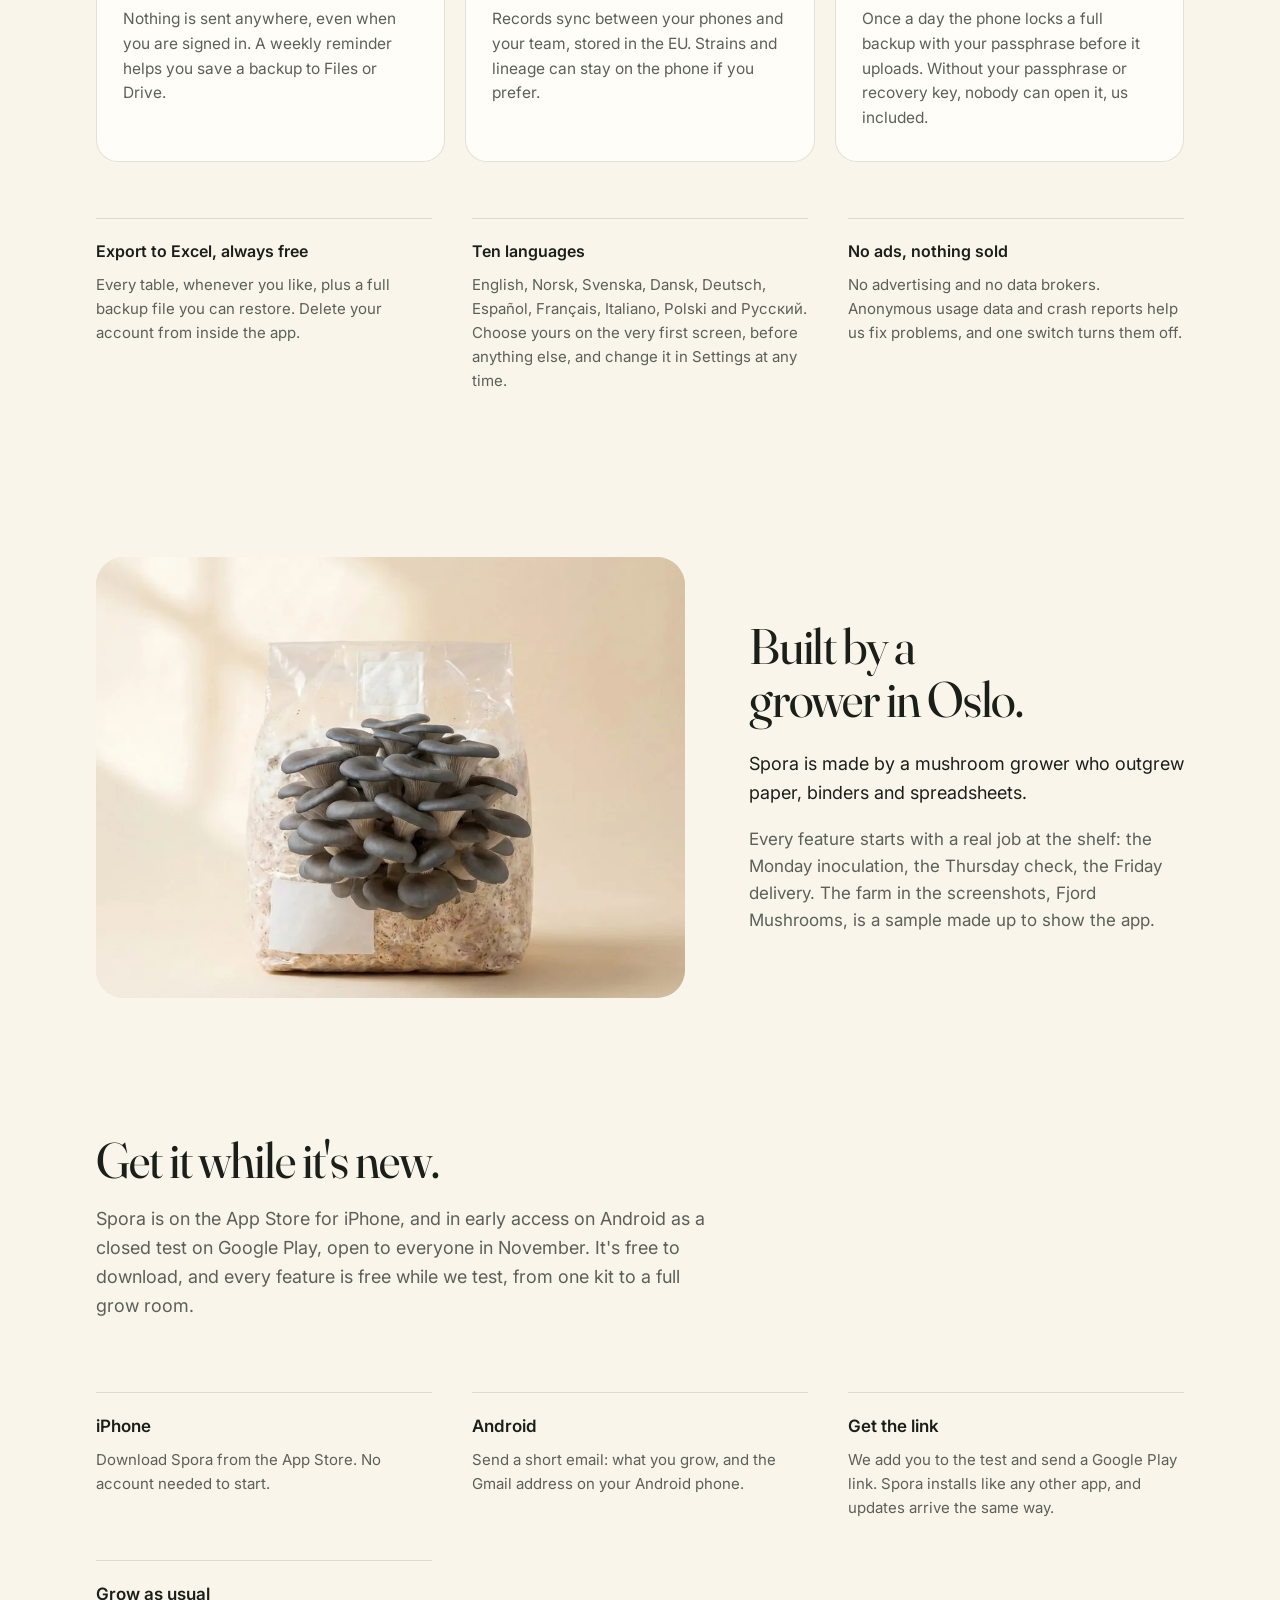
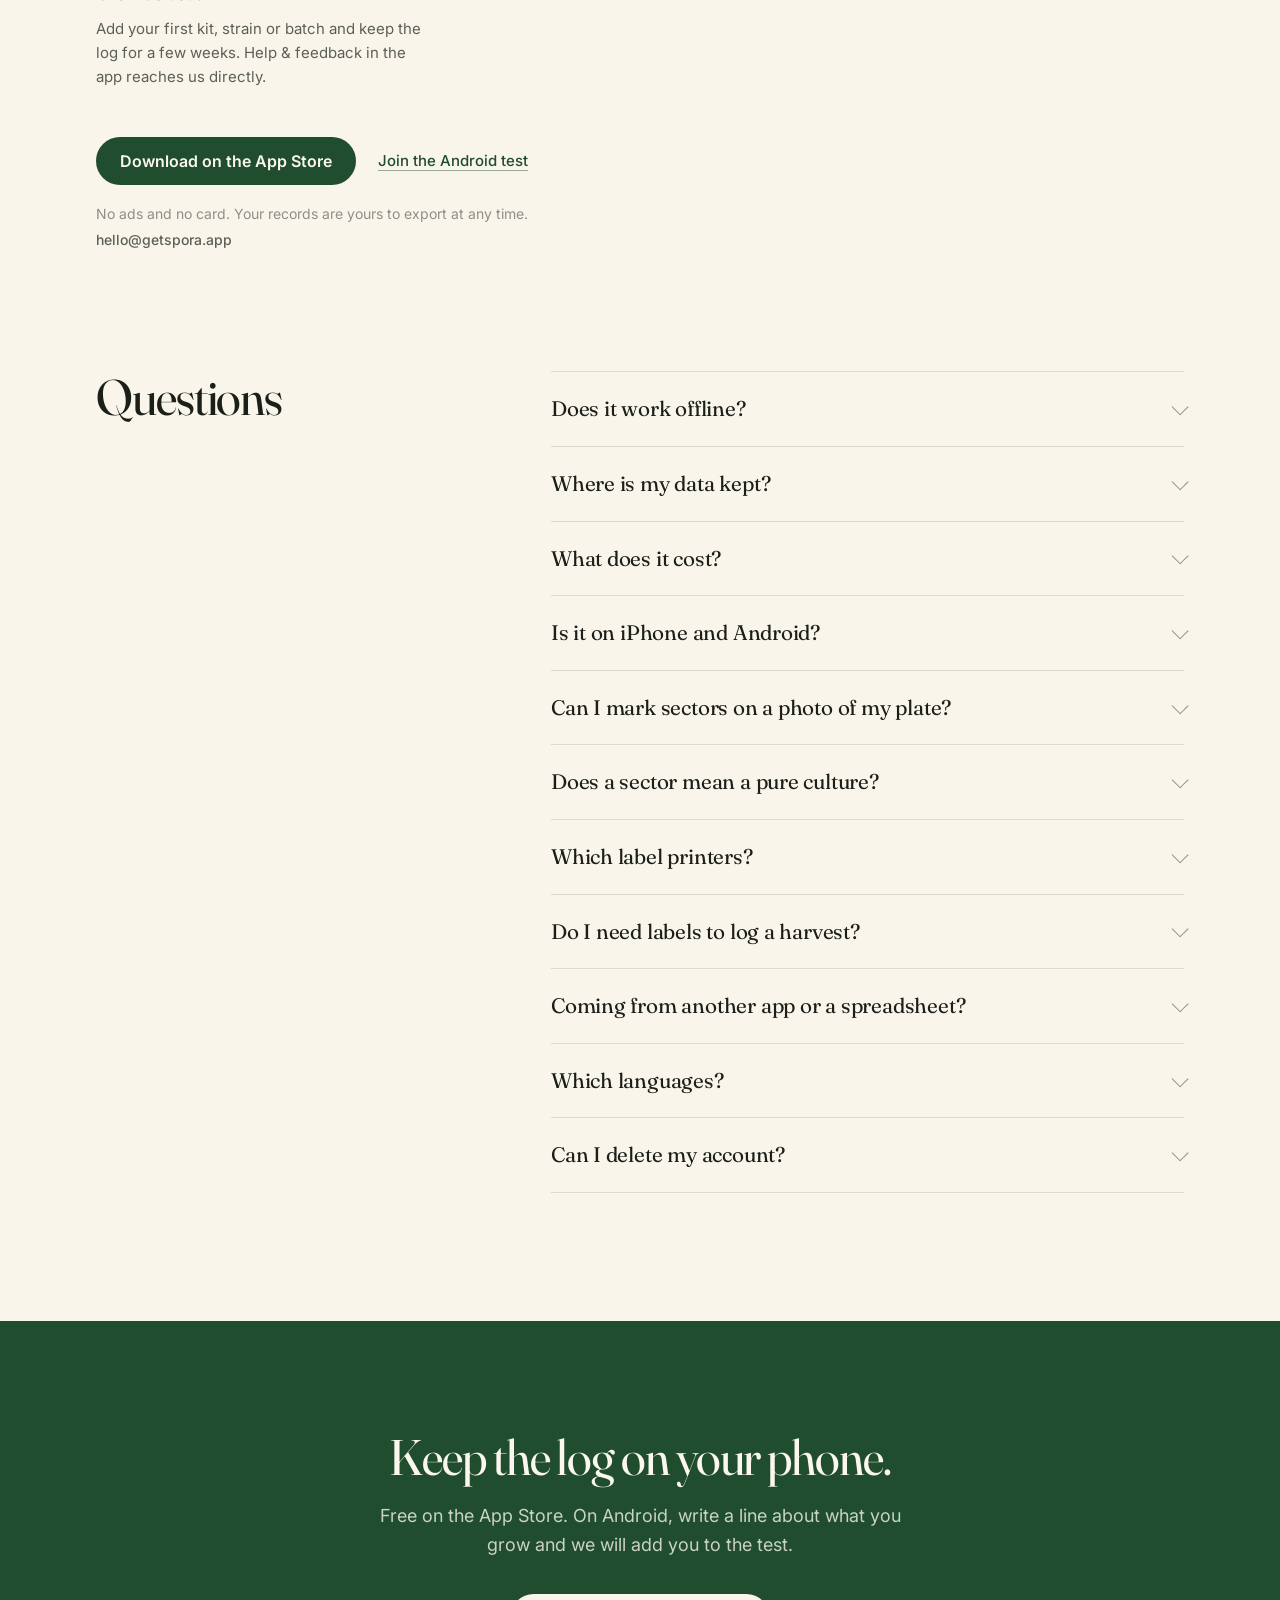
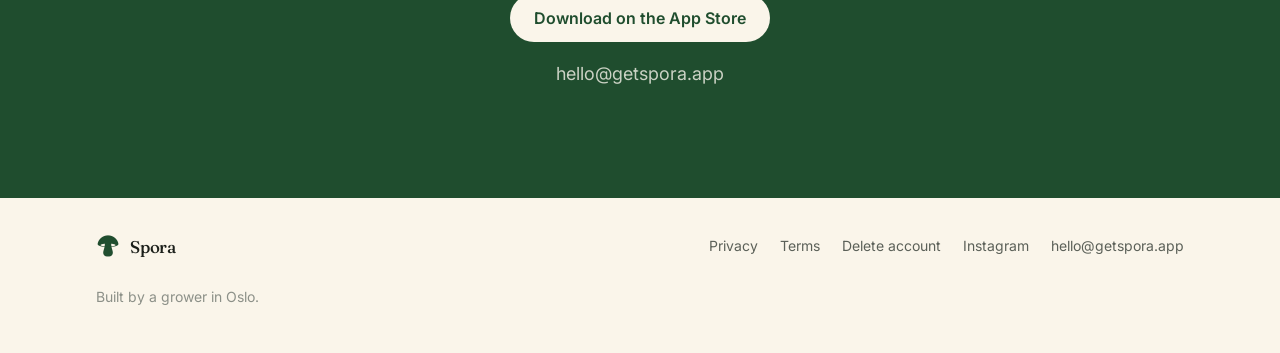
==== commit 12400ca0: "Site: iPhone is live (App Store button, Safari app banner), Android test second Co-Authored-By: Clau" ====
--- a/index.html
+++ b/index.html
@@ -4,14 +4,15 @@
 <meta charset="utf-8">
 <meta name="viewport" content="width=device-width, initial-scale=1">
 <title>Spora: the mushroom grow log, from spore to harvest</title>
-<meta name="description" content="Spora is a grow log for mushroom growers, from a first kit to a small farm with staff. Lineage and family tree, a plate map for colonies and sectors, step-by-step guides with photos, QR labels and scanning, harvests, restaurant orders and a team log. Works offline, in 10 languages. Free to download. iPhone in App Store review, Android in November.">
+<meta name="description" content="Spora is a grow log for mushroom growers, from a first kit to a small farm with staff. Lineage and family tree, a plate map for colonies and sectors, step-by-step guides with photos, QR labels and scanning, harvests, restaurant orders and a team log. Works offline, in 10 languages. Free on the App Store for iPhone. Android in November.">
 <link rel="canonical" href="https://getspora.app/">
+<meta name="apple-itunes-app" content="app-id=6827535973">
 <meta name="theme-color" content="#FAF5EA">
 <meta name="color-scheme" content="light">
 <meta property="og:type" content="website">
 <meta property="og:site_name" content="Spora">
 <meta property="og:title" content="Spora: the mushroom grow log, from spore to harvest">
-<meta property="og:description" content="Lineage and family tree, a plate map for colonies and sectors, QR labels, harvests, restaurant orders and a team log. Works offline, in 10 languages. Free to download. iPhone in App Store review, Android in November.">
+<meta property="og:description" content="Lineage and family tree, a plate map for colonies and sectors, QR labels, harvests, restaurant orders and a team log. Works offline, in 10 languages. Free on the App Store for iPhone. Android in November.">
 <meta property="og:url" content="https://getspora.app/">
 <meta property="og:image" content="https://getspora.app/og.jpg">
 <meta property="og:image:width" content="1200">
@@ -20,7 +21,7 @@
 <meta property="og:locale" content="en_GB">
 <meta name="twitter:card" content="summary_large_image">
 <meta name="twitter:title" content="Spora: the mushroom grow log, from spore to harvest">
-<meta name="twitter:description" content="Lineage and family tree, a plate map for colonies and sectors, QR labels, harvests, restaurant orders and a team log. Works offline, in 10 languages. Free to download. iPhone in App Store review, Android in November.">
+<meta name="twitter:description" content="Lineage and family tree, a plate map for colonies and sectors, QR labels, harvests, restaurant orders and a team log. Works offline, in 10 languages. Free on the App Store for iPhone. Android in November.">
 <meta name="twitter:image" content="https://getspora.app/og.jpg">
 <link rel="icon" href="favicon.png" sizes="64x64" type="image/png">
 <link rel="icon" href="favicon-32.png" sizes="32x32" type="image/png">
@@ -60,7 +61,7 @@
       <a href="#data">Your data</a>
       <a href="#faq">Questions</a>
     </nav>
-    <a class="btn btn-small" href="mailto:hello@getspora.app?subject=Spora%20Android%20test&amp;body=Hi%2C%20I%27d%20like%20to%20join%20the%20Spora%20test.%0A%0AI%20grow%3A%20%0AMy%20setup%20(kit%2C%20tent%2C%20room%2C%20farm)%3A%20%0AGmail%20on%20my%20Android%20phone%3A%20%0A">Join the test</a>
+    <a class="btn btn-small" href="https://apps.apple.com/app/id6827535973">Get it on iPhone</a>
   </div>
 </header>
 
@@ -71,8 +72,8 @@
     <h1>The grow log for mushroom growers.</h1>
     <p class="lede">Every culture, jar and bag from spore to harvest, where it came from and what it needs today. For a first kit on the kitchen counter, a shelf of plates, or a small farm with staff. Works offline in the grow room.</p>
     <div class="actions">
-      <a class="btn" href="mailto:hello@getspora.app?subject=Spora%20Android%20test&amp;body=Hi%2C%20I%27d%20like%20to%20join%20the%20Spora%20test.%0A%0AI%20grow%3A%20%0AMy%20setup%20(kit%2C%20tent%2C%20room%2C%20farm)%3A%20%0AGmail%20on%20my%20Android%20phone%3A%20%0A">Join the Android test</a>
-      <a class="link-quiet" href="mailto:hello@getspora.app?subject=Spora%20iPhone&amp;body=Please%20tell%20me%20when%20Spora%20is%20on%20iPhone." title="Email us and we will tell you the day it is on the App Store">iPhone: in App Store review</a>
+      <a class="btn" href="https://apps.apple.com/app/id6827535973">Download on the App Store</a>
+      <a class="link-quiet" href="mailto:hello@getspora.app?subject=Spora%20Android%20test&amp;body=Hi%2C%20I%27d%20like%20to%20join%20the%20Spora%20test.%0A%0AI%20grow%3A%20%0AMy%20setup%20(kit%2C%20tent%2C%20room%2C%20farm)%3A%20%0AGmail%20on%20my%20Android%20phone%3A%20%0A">Android: join the test</a>
     </div>
     <p class="fine">Free to download, every feature free during early access. No ads, no card. In English and nine more languages. Follow along on <a href="https://www.instagram.com/sporagrow/">Instagram</a>.</p>
   </div>
@@ -366,17 +367,18 @@
 <section id="access" class="access">
   <div class="wrap">
     <header class="section-head">
-      <h2>Try it while it's new.</h2>
-      <p>Spora is in early access on Android, as a closed test on Google Play, and in review on the App Store for iPhone. It's free to download, and every feature is free while we test, from one kit to a full grow room.</p>
+      <h2>Get it while it's new.</h2>
+      <p>Spora is on the App Store for iPhone, and in early access on Android as a closed test on Google Play, open to everyone in November. It's free to download, and every feature is free while we test, from one kit to a full grow room.</p>
     </header>
     <dl class="steps">
-      <div><dt>Write to us</dt><dd>Send a short email: what you grow, and the Gmail address on your Android phone.</dd></div>
+      <div><dt>iPhone</dt><dd>Download Spora from the App Store. No account needed to start.</dd></div>
+      <div><dt>Android</dt><dd>Send a short email: what you grow, and the Gmail address on your Android phone.</dd></div>
       <div><dt>Get the link</dt><dd>We add you to the test and send a Google Play link. Spora installs like any other app, and updates arrive the same way.</dd></div>
       <div><dt>Grow as usual</dt><dd>Add your first kit, strain or batch and keep the log for a few weeks. Help &amp; feedback in the app reaches us directly.</dd></div>
     </dl>
     <div class="actions">
-      <a class="btn" href="mailto:hello@getspora.app?subject=Spora%20Android%20test&amp;body=Hi%2C%20I%27d%20like%20to%20join%20the%20Spora%20test.%0A%0AI%20grow%3A%20%0AMy%20setup%20(kit%2C%20tent%2C%20room%2C%20farm)%3A%20%0AGmail%20on%20my%20Android%20phone%3A%20%0A">Join the Android test</a>
-      <a class="link-quiet" href="mailto:hello@getspora.app?subject=Spora%20iPhone&amp;body=Please%20tell%20me%20when%20Spora%20is%20on%20iPhone.">iPhone: tell me when it's ready</a>
+      <a class="btn" href="https://apps.apple.com/app/id6827535973">Download on the App Store</a>
+      <a class="link-quiet" href="mailto:hello@getspora.app?subject=Spora%20Android%20test&amp;body=Hi%2C%20I%27d%20like%20to%20join%20the%20Spora%20test.%0A%0AI%20grow%3A%20%0AMy%20setup%20(kit%2C%20tent%2C%20room%2C%20farm)%3A%20%0AGmail%20on%20my%20Android%20phone%3A%20%0A">Join the Android test</a>
     </div>
     <p class="fine">No ads and no card. Your records are yours to export at any time. <span class="mail">hello@getspora.app</span></p>
   </div>
@@ -399,8 +401,8 @@
       <p>Spora is free to download, and every feature is free during early access. Later, a paid Pro plan will add more for bigger setups. A free plan stays, and exporting all your records to Excel stays free either way. You will hear about any change in the app well before it happens.</p>
     </details>
     <details>
-      <summary>When is it coming to iPhone?</summary>
-      <p>Spora is in App Store review now. Send a short email with the subject "Spora iPhone" and you will hear from us the day it is out. Nothing else, and no list to leave.</p>
+      <summary>Is it on iPhone and Android?</summary>
+      <p>On iPhone, yes: <a href="https://apps.apple.com/app/id6827535973">download it from the App Store</a>. On Android, Spora is in a closed test on Google Play and opens to everyone in November. Email us to join the test now.</p>
     </details>
     <details>
       <summary>Can I mark sectors on a photo of my plate?</summary>
@@ -437,8 +439,8 @@
 <section class="closing">
   <div class="wrap">
     <h2>Keep the log on your phone.</h2>
-    <p>Write a line about what you grow and we will add you to the Android test.</p>
-    <a class="btn btn-light" href="mailto:hello@getspora.app?subject=Spora%20Android%20test&amp;body=Hi%2C%20I%27d%20like%20to%20join%20the%20Spora%20test.%0A%0AI%20grow%3A%20%0AMy%20setup%20(kit%2C%20tent%2C%20room%2C%20farm)%3A%20%0AGmail%20on%20my%20Android%20phone%3A%20%0A">Join the Android test</a>
+    <p>Free on the App Store. On Android, write a line about what you grow and we will add you to the test.</p>
+    <a class="btn btn-light" href="https://apps.apple.com/app/id6827535973">Download on the App Store</a>
     <p class="closing-mail"><a href="mailto:hello@getspora.app">hello@getspora.app</a></p>
   </div>
 </section>
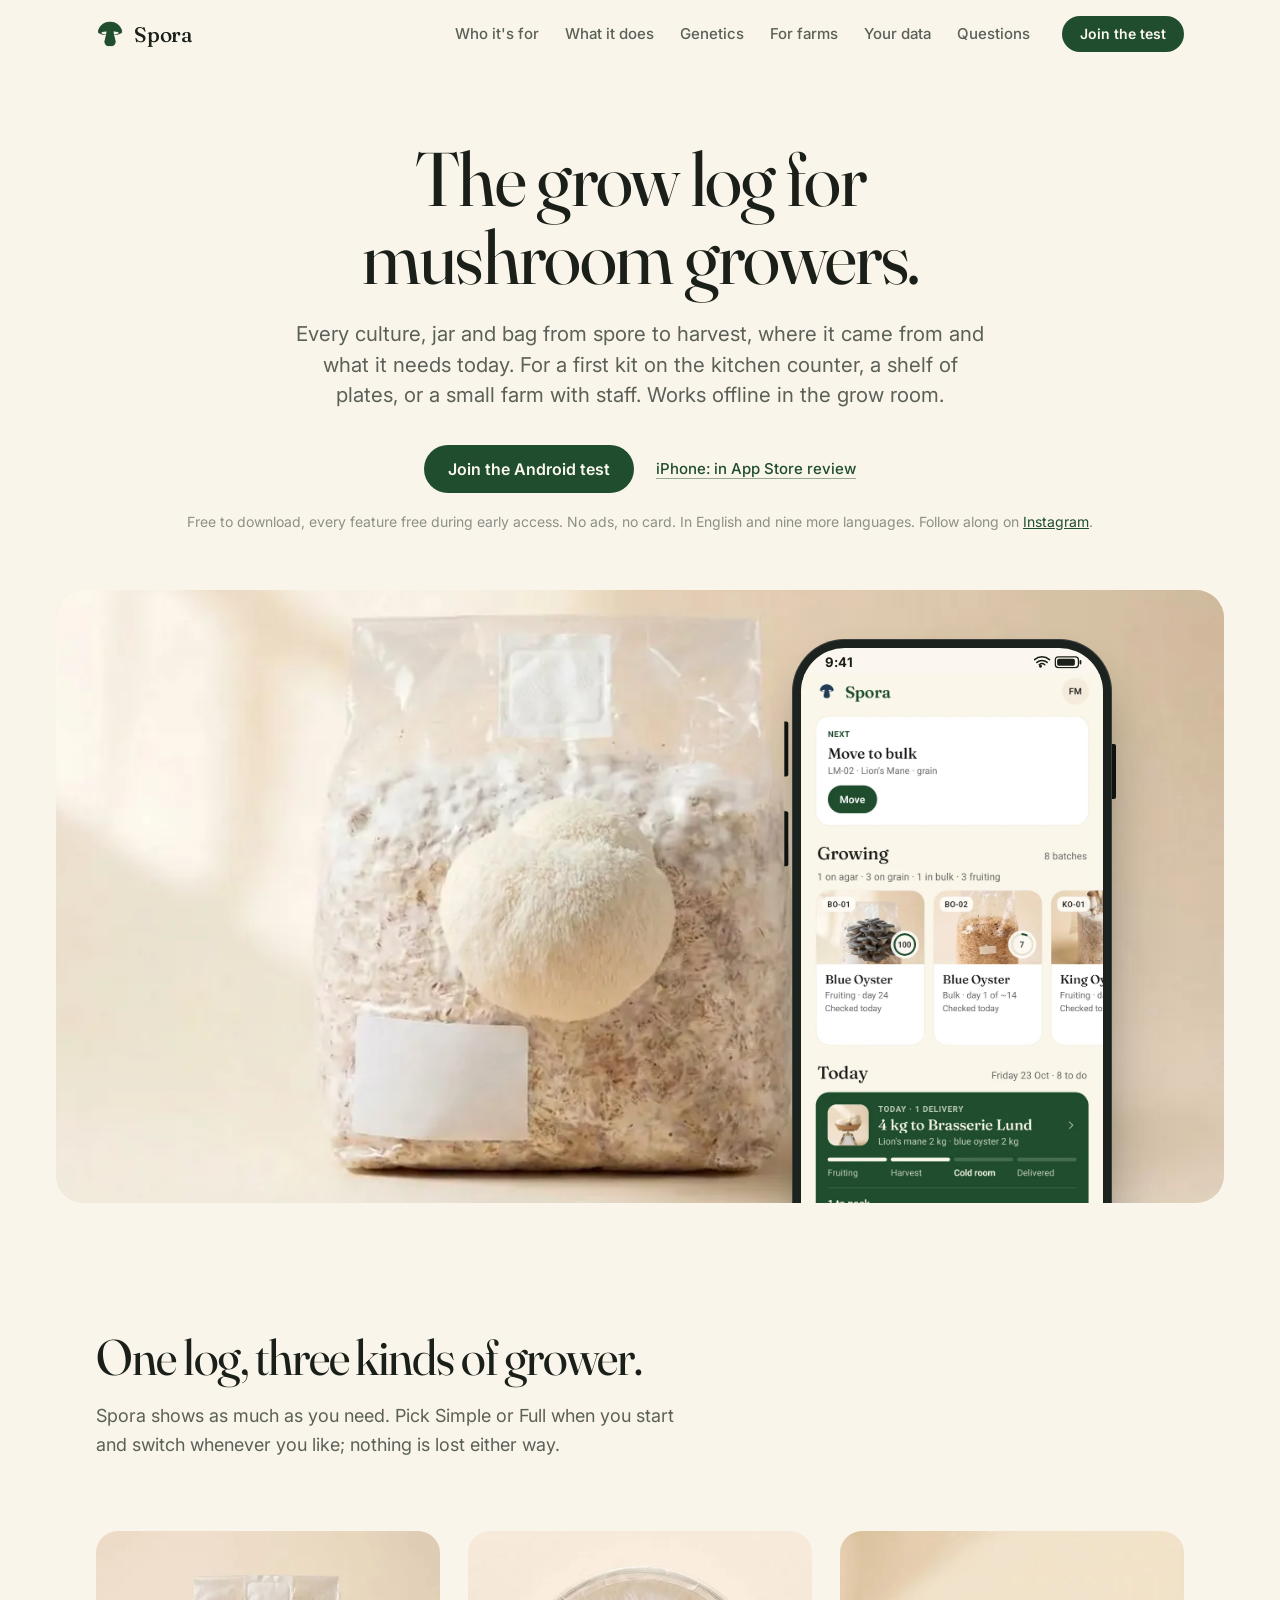
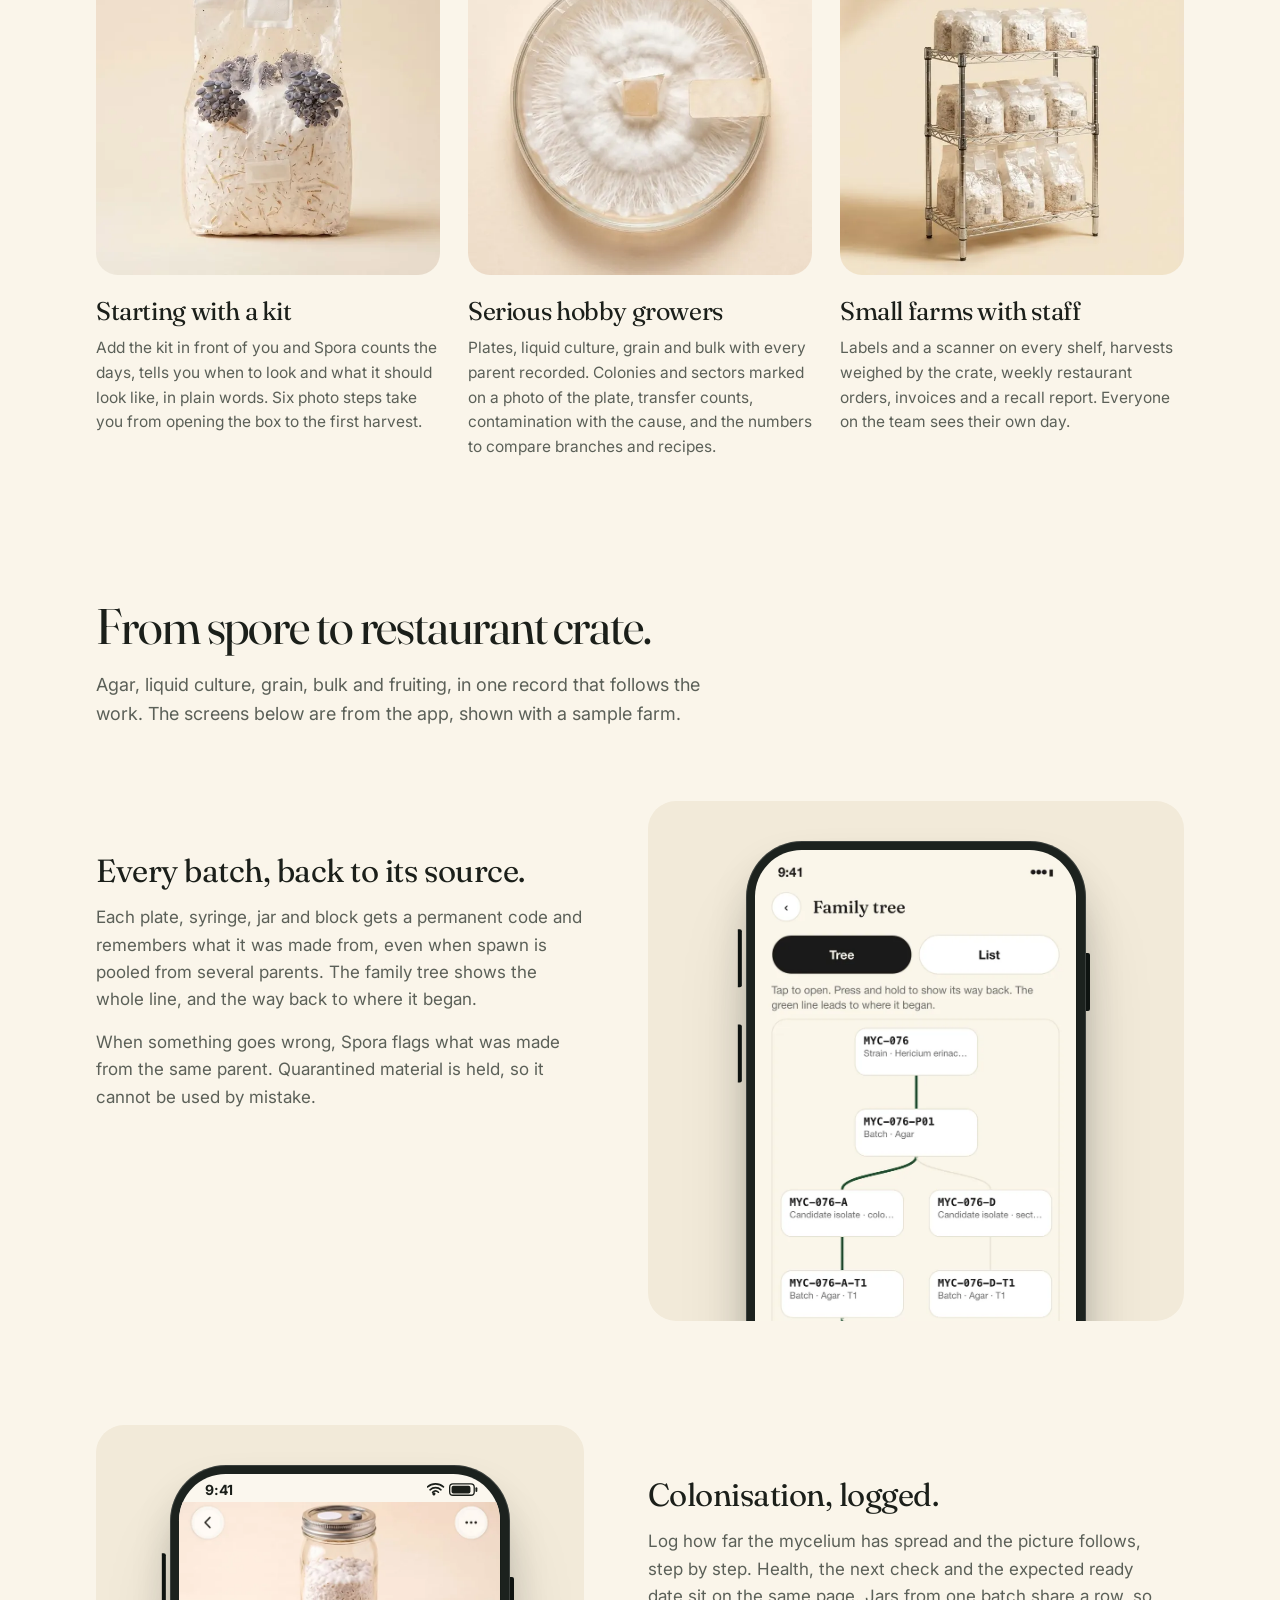
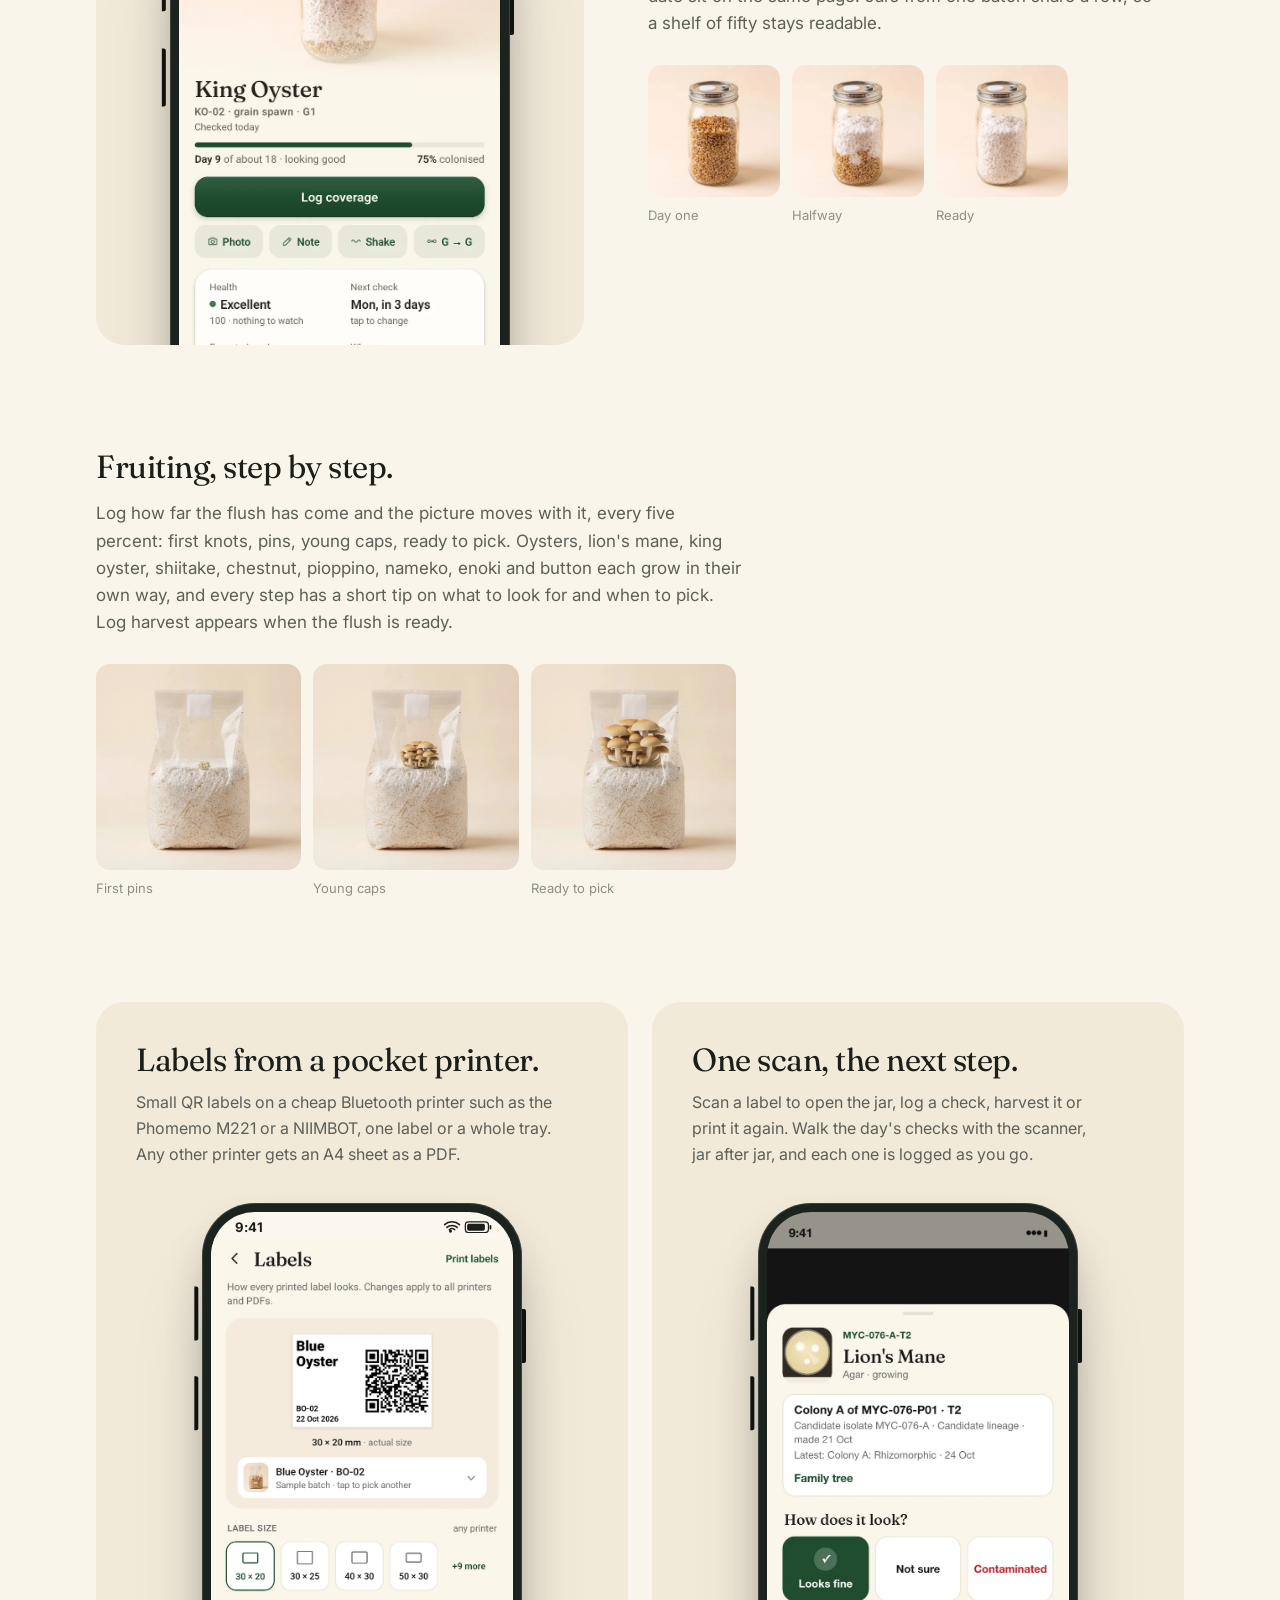
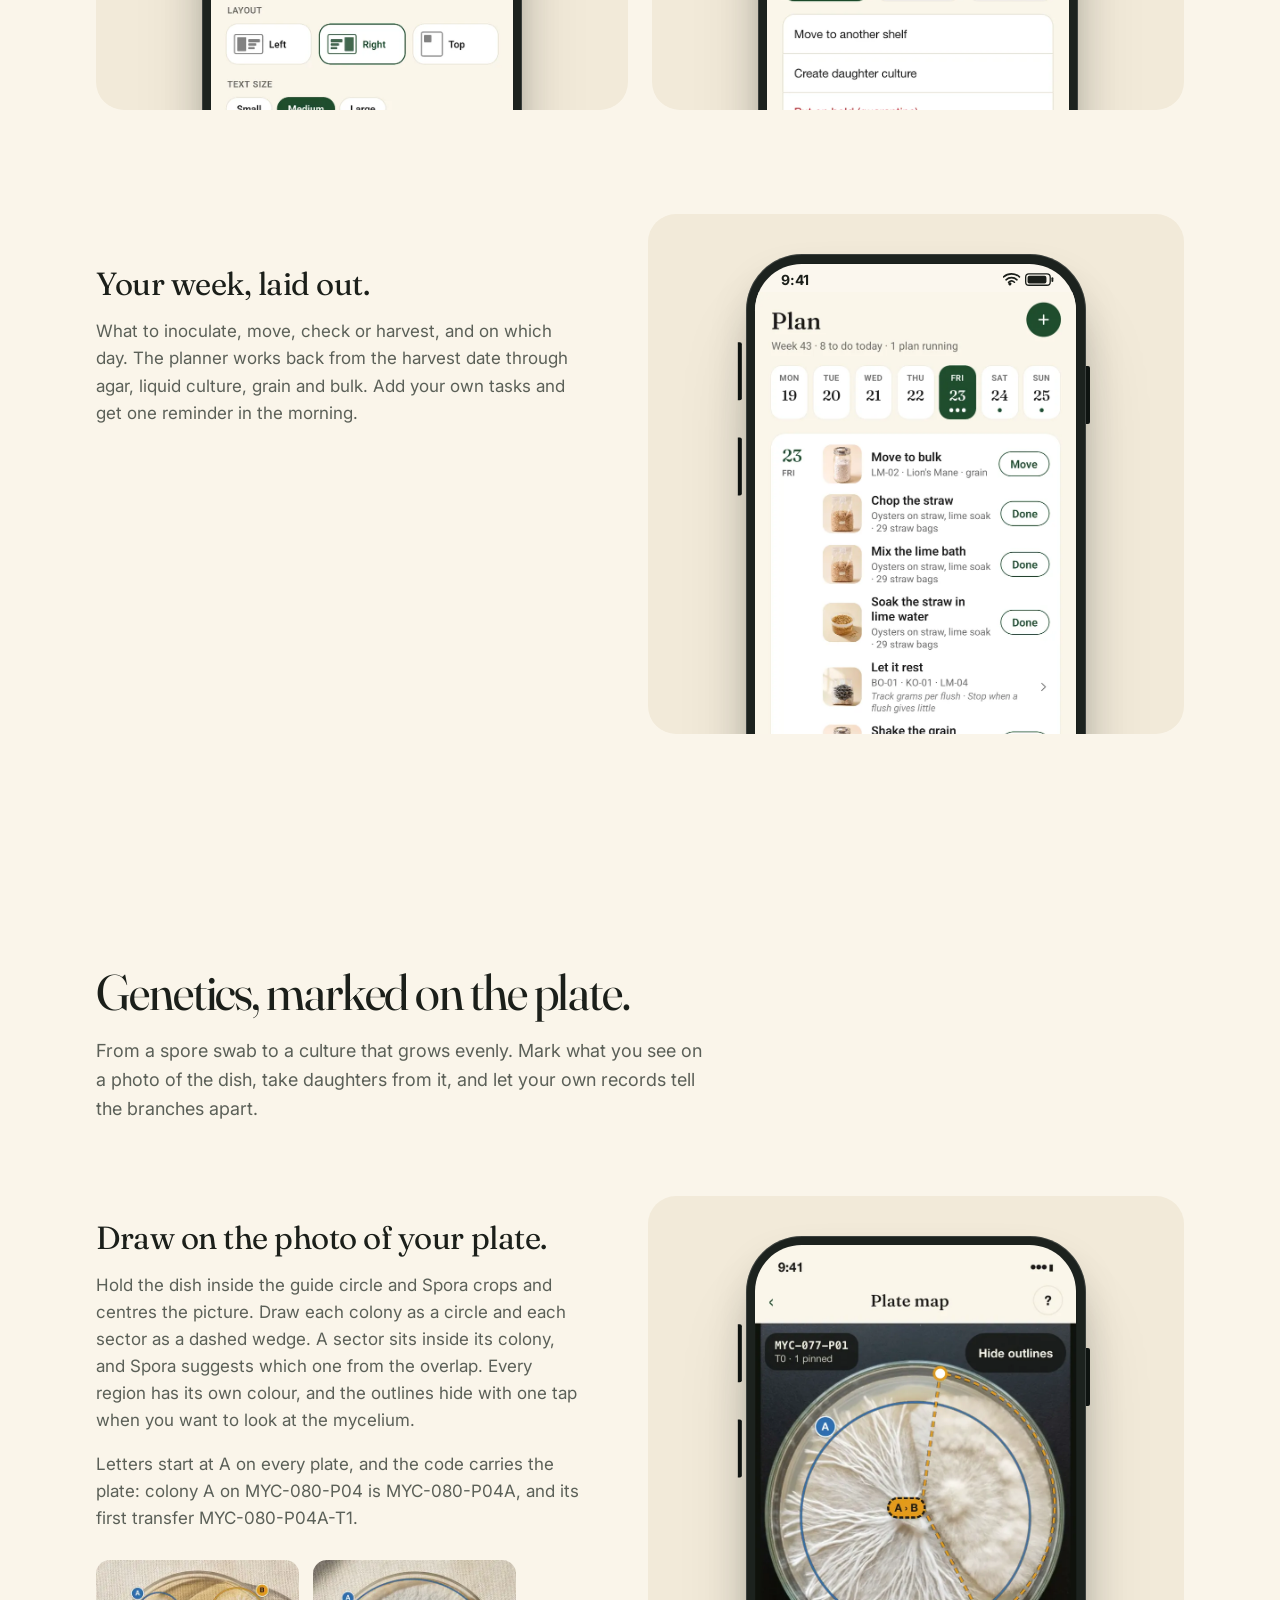
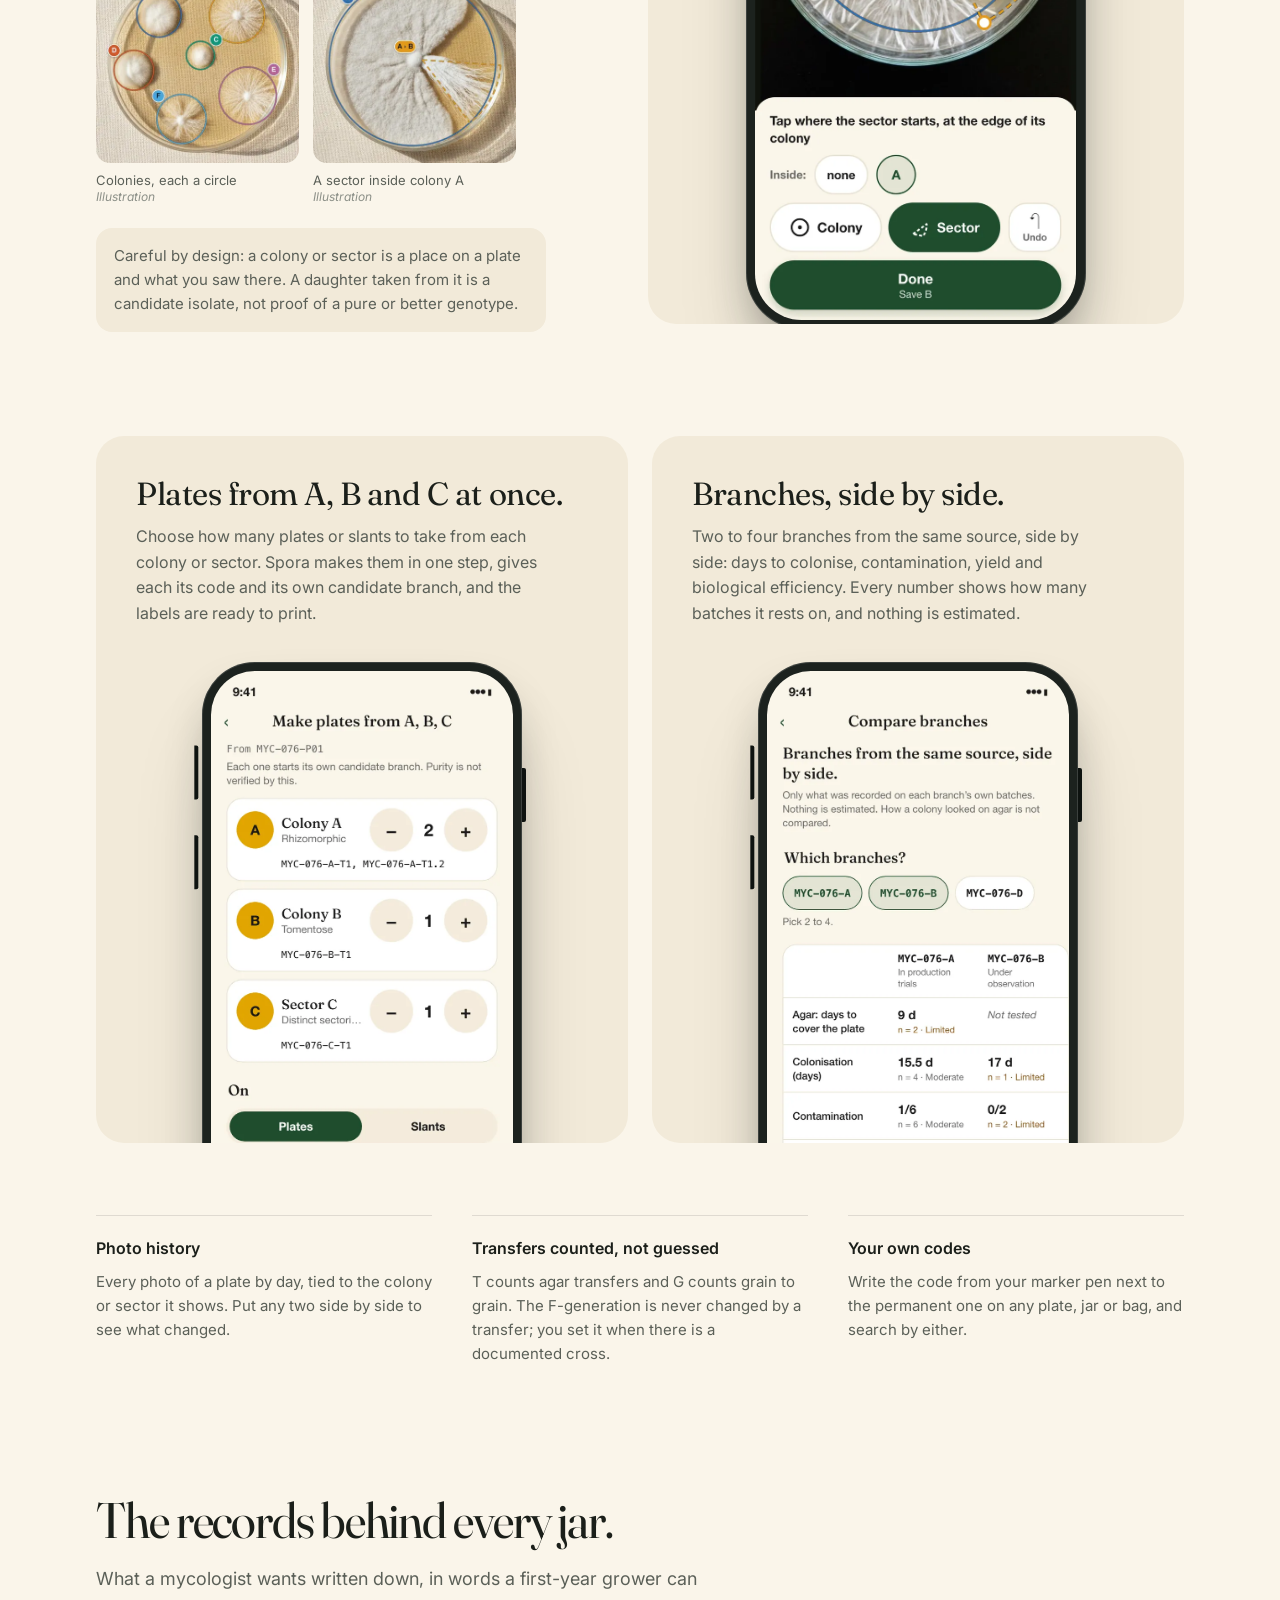
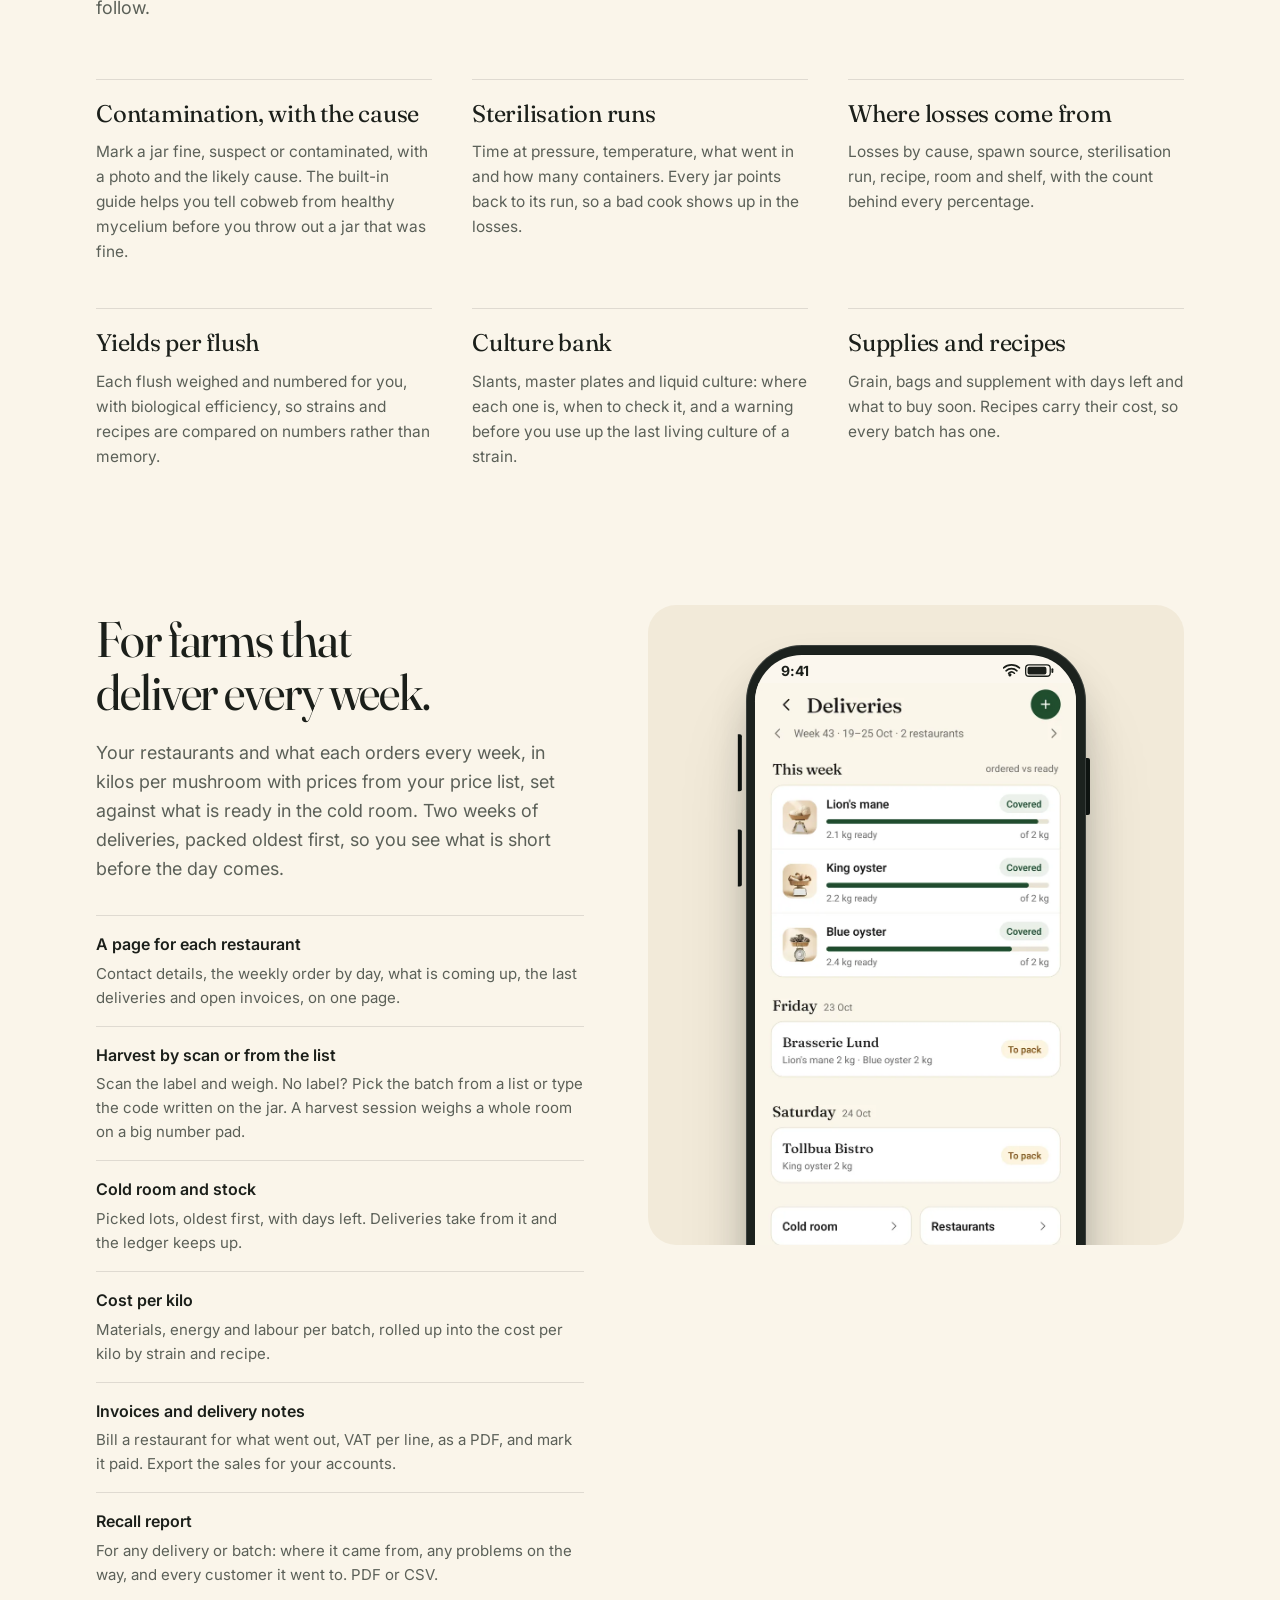
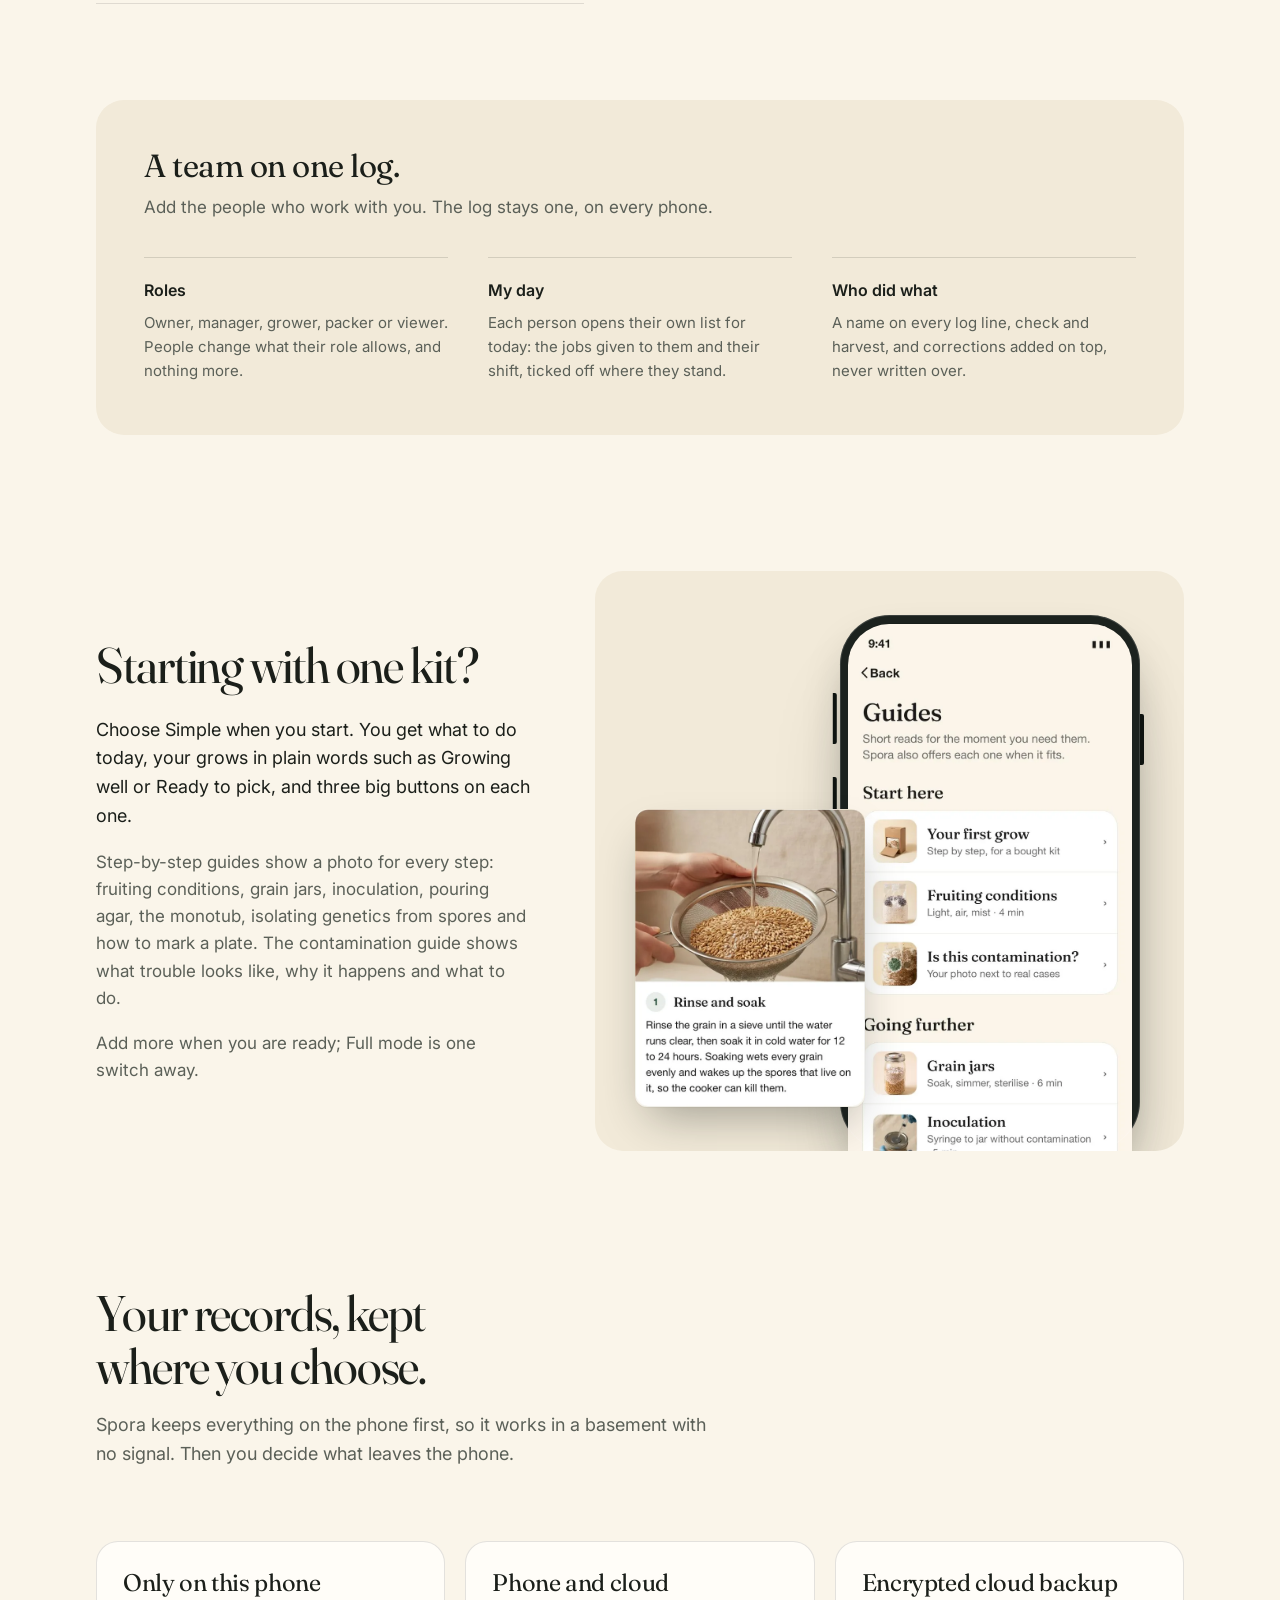
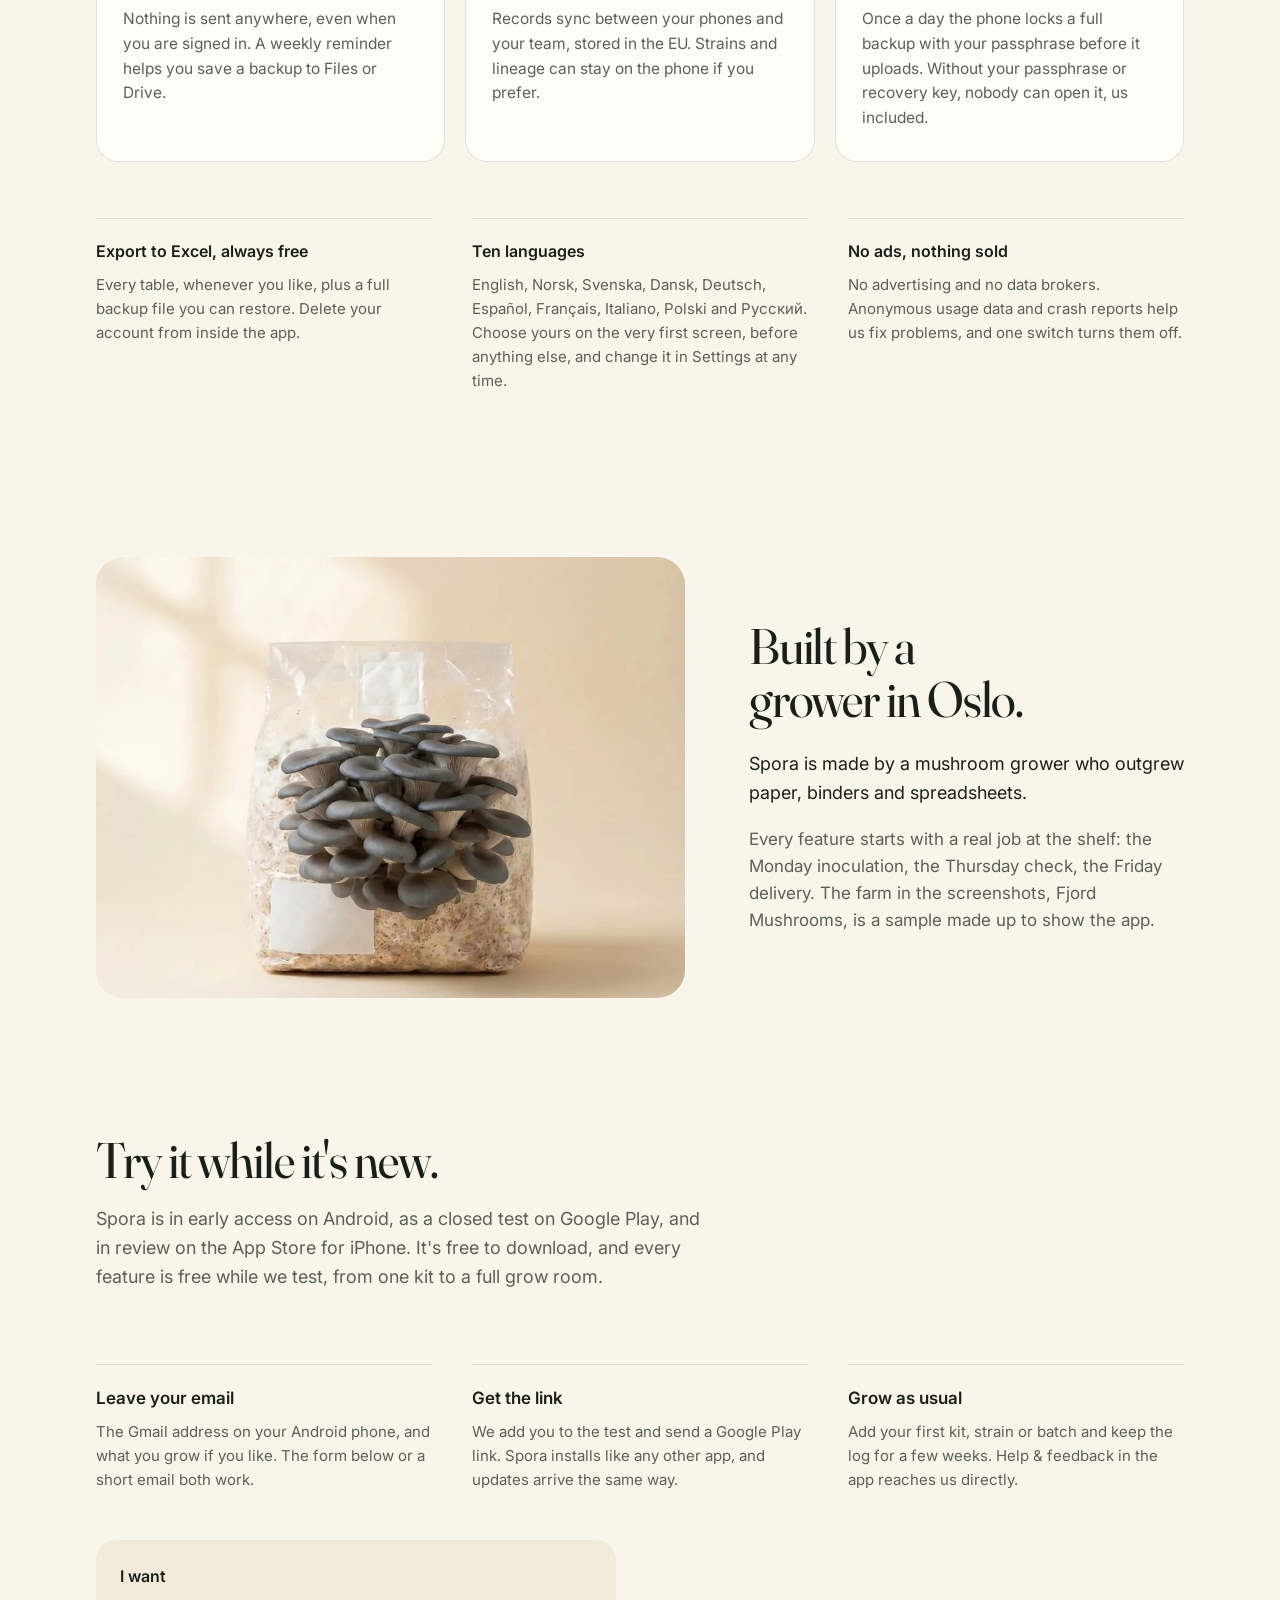
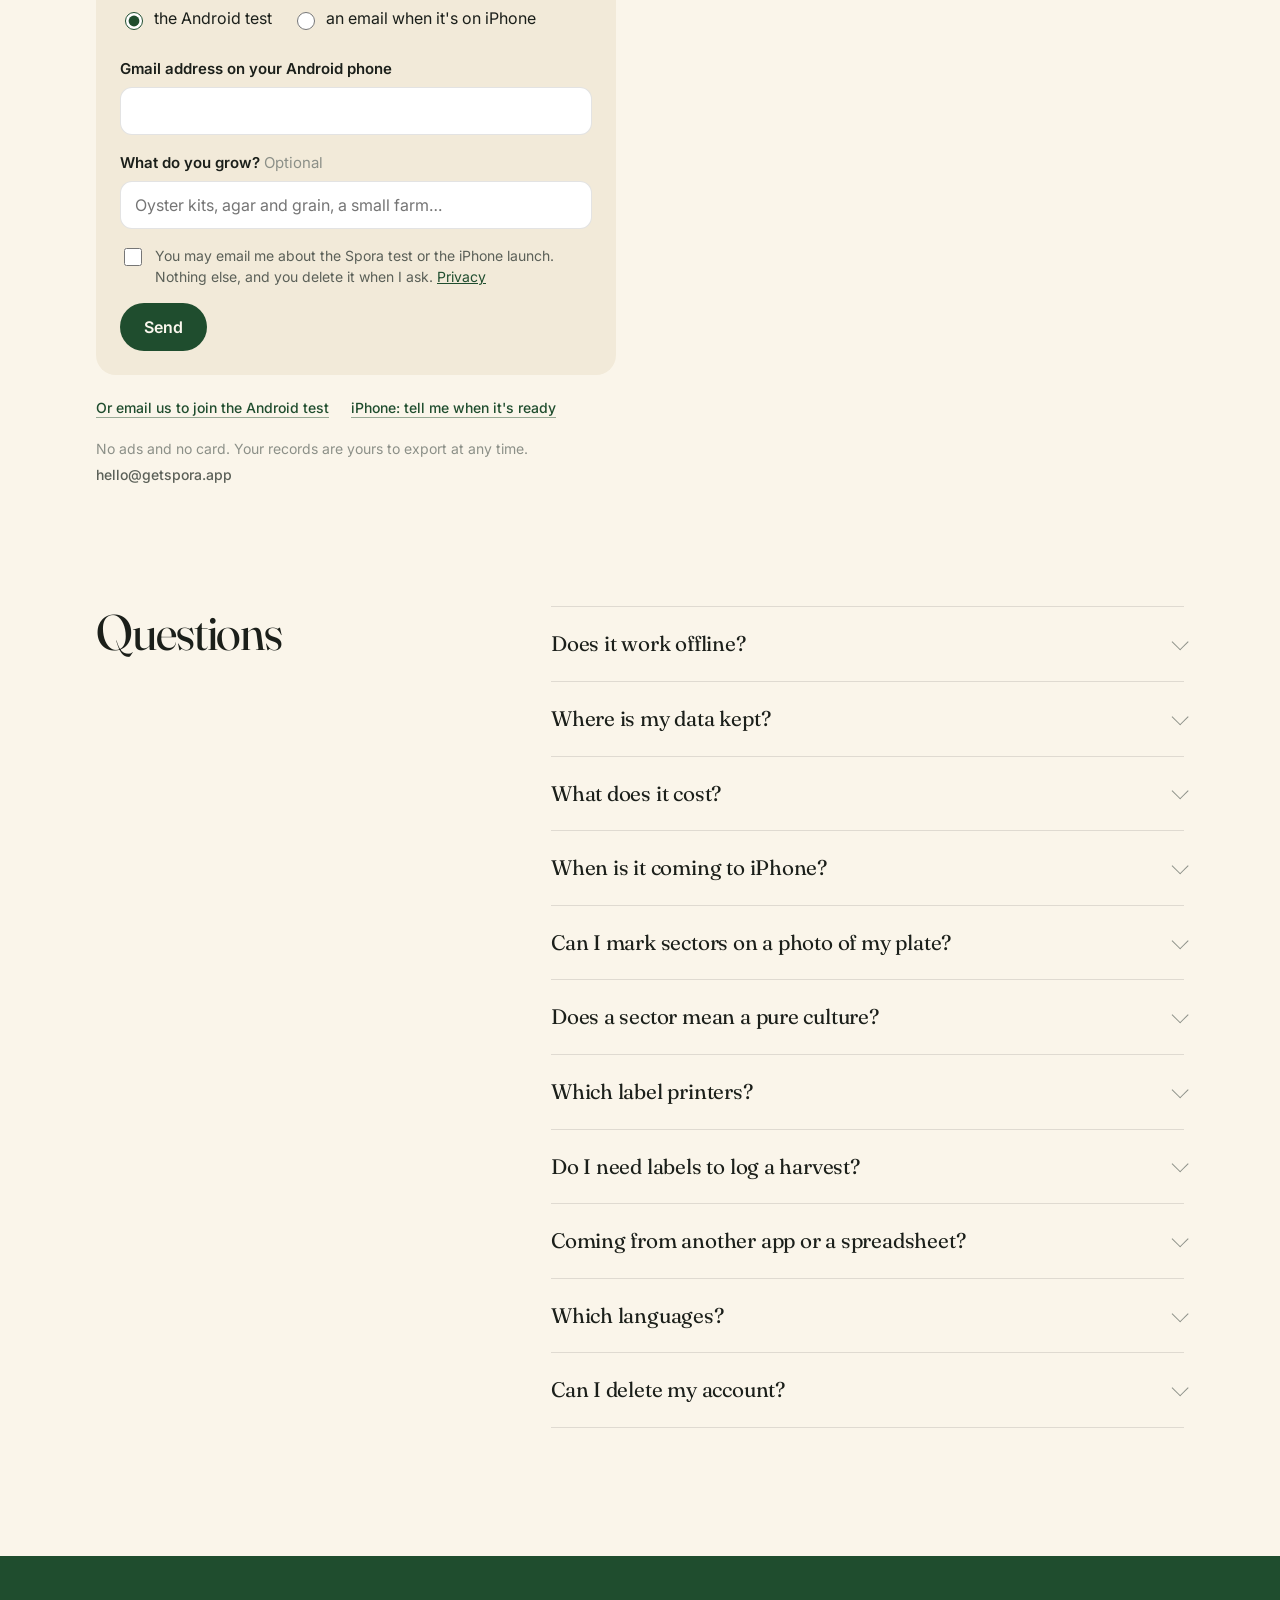
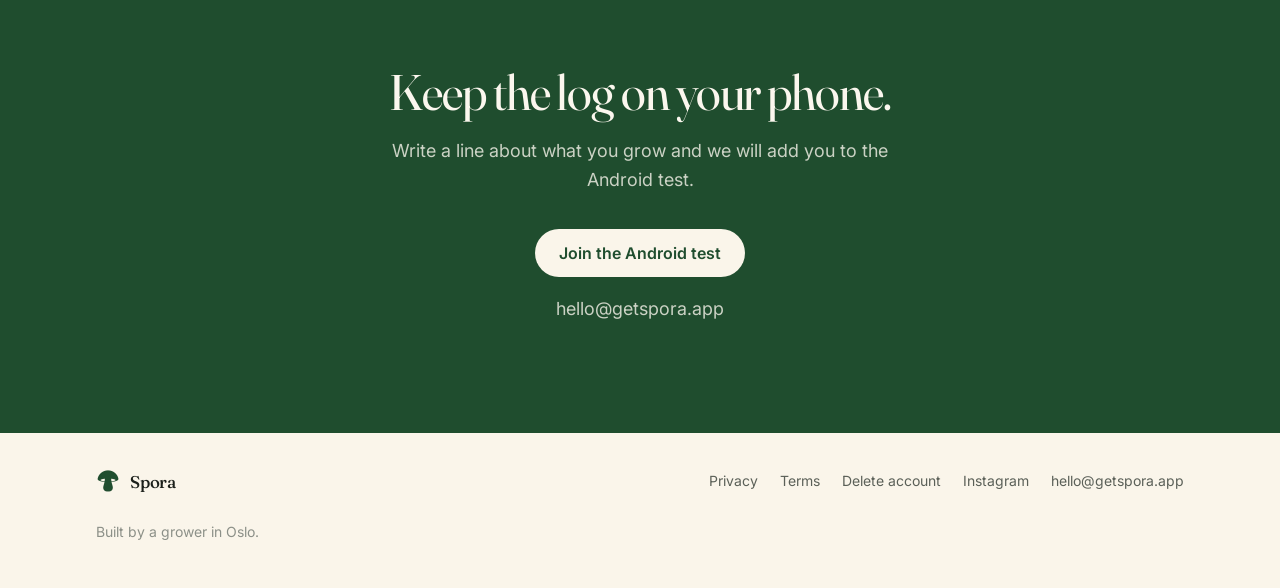
==== commit 28cf3636: "Site: signup form + cookieless campaign counting (?c= / utm), privacy section - signup.js: one visit" ====
--- a/index.html
+++ b/index.html
@@ -4,15 +4,14 @@
 <meta charset="utf-8">
 <meta name="viewport" content="width=device-width, initial-scale=1">
 <title>Spora: the mushroom grow log, from spore to harvest</title>
-<meta name="description" content="Spora is a grow log for mushroom growers, from a first kit to a small farm with staff. Lineage and family tree, a plate map for colonies and sectors, step-by-step guides with photos, QR labels and scanning, harvests, restaurant orders and a team log. Works offline, in 10 languages. Free on the App Store for iPhone. Android in November.">
+<meta name="description" content="Spora is a grow log for mushroom growers, from a first kit to a small farm with staff. Lineage and family tree, a plate map for colonies and sectors, step-by-step guides with photos, QR labels and scanning, harvests, restaurant orders and a team log. Works offline, in 10 languages. Free to download. iPhone in App Store review, Android in November.">
 <link rel="canonical" href="https://getspora.app/">
-<meta name="apple-itunes-app" content="app-id=6827535973">
 <meta name="theme-color" content="#FAF5EA">
 <meta name="color-scheme" content="light">
 <meta property="og:type" content="website">
 <meta property="og:site_name" content="Spora">
 <meta property="og:title" content="Spora: the mushroom grow log, from spore to harvest">
-<meta property="og:description" content="Lineage and family tree, a plate map for colonies and sectors, QR labels, harvests, restaurant orders and a team log. Works offline, in 10 languages. Free on the App Store for iPhone. Android in November.">
+<meta property="og:description" content="Lineage and family tree, a plate map for colonies and sectors, QR labels, harvests, restaurant orders and a team log. Works offline, in 10 languages. Free to download. iPhone in App Store review, Android in November.">
 <meta property="og:url" content="https://getspora.app/">
 <meta property="og:image" content="https://getspora.app/og.jpg">
 <meta property="og:image:width" content="1200">
@@ -21,7 +20,7 @@
 <meta property="og:locale" content="en_GB">
 <meta name="twitter:card" content="summary_large_image">
 <meta name="twitter:title" content="Spora: the mushroom grow log, from spore to harvest">
-<meta name="twitter:description" content="Lineage and family tree, a plate map for colonies and sectors, QR labels, harvests, restaurant orders and a team log. Works offline, in 10 languages. Free on the App Store for iPhone. Android in November.">
+<meta name="twitter:description" content="Lineage and family tree, a plate map for colonies and sectors, QR labels, harvests, restaurant orders and a team log. Works offline, in 10 languages. Free to download. iPhone in App Store review, Android in November.">
 <meta name="twitter:image" content="https://getspora.app/og.jpg">
 <link rel="icon" href="favicon.png" sizes="64x64" type="image/png">
 <link rel="icon" href="favicon-32.png" sizes="32x32" type="image/png">
@@ -61,7 +60,7 @@
       <a href="#data">Your data</a>
       <a href="#faq">Questions</a>
     </nav>
-    <a class="btn btn-small" href="https://apps.apple.com/app/id6827535973">Get it on iPhone</a>
+    <a class="btn btn-small" href="#access">Join the test</a>
   </div>
 </header>
 
@@ -72,8 +71,8 @@
     <h1>The grow log for mushroom growers.</h1>
     <p class="lede">Every culture, jar and bag from spore to harvest, where it came from and what it needs today. For a first kit on the kitchen counter, a shelf of plates, or a small farm with staff. Works offline in the grow room.</p>
     <div class="actions">
-      <a class="btn" href="https://apps.apple.com/app/id6827535973">Download on the App Store</a>
-      <a class="link-quiet" href="mailto:hello@getspora.app?subject=Spora%20Android%20test&amp;body=Hi%2C%20I%27d%20like%20to%20join%20the%20Spora%20test.%0A%0AI%20grow%3A%20%0AMy%20setup%20(kit%2C%20tent%2C%20room%2C%20farm)%3A%20%0AGmail%20on%20my%20Android%20phone%3A%20%0A">Android: join the test</a>
+      <a class="btn" href="#access">Join the Android test</a>
+      <a class="link-quiet" href="#access" title="Leave your email and we will tell you the day it is on the App Store">iPhone: in App Store review</a>
     </div>
     <p class="fine">Free to download, every feature free during early access. No ads, no card. In English and nine more languages. Follow along on <a href="https://www.instagram.com/sporagrow/">Instagram</a>.</p>
   </div>
@@ -367,18 +366,33 @@
 <section id="access" class="access">
   <div class="wrap">
     <header class="section-head">
-      <h2>Get it while it's new.</h2>
-      <p>Spora is on the App Store for iPhone, and in early access on Android as a closed test on Google Play, open to everyone in November. It's free to download, and every feature is free while we test, from one kit to a full grow room.</p>
+      <h2>Try it while it's new.</h2>
+      <p>Spora is in early access on Android, as a closed test on Google Play, and in review on the App Store for iPhone. It's free to download, and every feature is free while we test, from one kit to a full grow room.</p>
     </header>
     <dl class="steps">
-      <div><dt>iPhone</dt><dd>Download Spora from the App Store. No account needed to start.</dd></div>
-      <div><dt>Android</dt><dd>Send a short email: what you grow, and the Gmail address on your Android phone.</dd></div>
+      <div><dt>Leave your email</dt><dd>The Gmail address on your Android phone, and what you grow if you like. The form below or a short email both work.</dd></div>
       <div><dt>Get the link</dt><dd>We add you to the test and send a Google Play link. Spora installs like any other app, and updates arrive the same way.</dd></div>
       <div><dt>Grow as usual</dt><dd>Add your first kit, strain or batch and keep the log for a few weeks. Help &amp; feedback in the app reaches us directly.</dd></div>
     </dl>
-    <div class="actions">
-      <a class="btn" href="https://apps.apple.com/app/id6827535973">Download on the App Store</a>
-      <a class="link-quiet" href="mailto:hello@getspora.app?subject=Spora%20Android%20test&amp;body=Hi%2C%20I%27d%20like%20to%20join%20the%20Spora%20test.%0A%0AI%20grow%3A%20%0AMy%20setup%20(kit%2C%20tent%2C%20room%2C%20farm)%3A%20%0AGmail%20on%20my%20Android%20phone%3A%20%0A">Join the Android test</a>
+    <form id="signup" class="signup" hidden novalidate>
+      <fieldset class="signup-platform">
+        <legend>I want</legend>
+        <label><input type="radio" name="platform" value="android" checked> the Android test</label>
+        <label><input type="radio" name="platform" value="iphone"> an email when it's on iPhone</label>
+      </fieldset>
+      <label class="signup-field"><span data-email-label>Gmail address on your Android phone</span>
+        <input type="email" name="email" autocomplete="email" inputmode="email" required maxlength="254"></label>
+      <label class="signup-field"><span>What do you grow? <i>Optional</i></span>
+        <input type="text" name="grows" maxlength="300" placeholder="Oyster kits, agar and grain, a small farm…"></label>
+      <label class="signup-hp" aria-hidden="true">Website <input type="text" name="website" tabindex="-1" autocomplete="off"></label>
+      <label class="signup-consent"><input type="checkbox" name="consent" required>
+        <span>You may email me about the Spora test or the iPhone launch. Nothing else, and you delete it when I ask. <a href="privacy.html#website">Privacy</a></span></label>
+      <button class="btn" type="submit">Send</button>
+      <p class="signup-status" role="status" aria-live="polite"></p>
+    </form>
+    <div class="actions signup-alt">
+      <a class="link-quiet" href="mailto:hello@getspora.app?subject=Spora%20Android%20test&amp;body=Hi%2C%20I%27d%20like%20to%20join%20the%20Spora%20test.%0A%0AI%20grow%3A%20%0AMy%20setup%20(kit%2C%20tent%2C%20room%2C%20farm)%3A%20%0AGmail%20on%20my%20Android%20phone%3A%20%0A">Or email us to join the Android test</a>
+      <a class="link-quiet" href="mailto:hello@getspora.app?subject=Spora%20iPhone&amp;body=Please%20tell%20me%20when%20Spora%20is%20on%20iPhone.">iPhone: tell me when it's ready</a>
     </div>
     <p class="fine">No ads and no card. Your records are yours to export at any time. <span class="mail">hello@getspora.app</span></p>
   </div>
@@ -401,8 +415,8 @@
       <p>Spora is free to download, and every feature is free during early access. Later, a paid Pro plan will add more for bigger setups. A free plan stays, and exporting all your records to Excel stays free either way. You will hear about any change in the app well before it happens.</p>
     </details>
     <details>
-      <summary>Is it on iPhone and Android?</summary>
-      <p>On iPhone, yes: <a href="https://apps.apple.com/app/id6827535973">download it from the App Store</a>. On Android, Spora is in a closed test on Google Play and opens to everyone in November. Email us to join the test now.</p>
+      <summary>When is it coming to iPhone?</summary>
+      <p>Spora is in App Store review now. Send a short email with the subject "Spora iPhone" and you will hear from us the day it is out. Nothing else, and no list to leave.</p>
     </details>
     <details>
       <summary>Can I mark sectors on a photo of my plate?</summary>
@@ -439,8 +453,8 @@
 <section class="closing">
   <div class="wrap">
     <h2>Keep the log on your phone.</h2>
-    <p>Free on the App Store. On Android, write a line about what you grow and we will add you to the test.</p>
-    <a class="btn btn-light" href="https://apps.apple.com/app/id6827535973">Download on the App Store</a>
+    <p>Write a line about what you grow and we will add you to the Android test.</p>
+    <a class="btn btn-light" href="#access">Join the Android test</a>
     <p class="closing-mail"><a href="mailto:hello@getspora.app">hello@getspora.app</a></p>
   </div>
 </section>
@@ -460,5 +474,6 @@
     <p>Built by a grower in Oslo.</p>
   </div>
 </footer>
+<script src="signup.js" defer></script>
 </body>
 </html>
--- a/site.css
+++ b/site.css
@@ -330,3 +330,24 @@
   .guides-media .phone{--pw:min(230px,60vw)}
   .guide-card{left:16px;bottom:28px;width:min(170px,44vw);border-radius:10px}
 }
+
+/* Signup form (signup.js). Hidden without JavaScript; the email links stay as fallback. */
+.signup{display:grid;gap:16px;max-width:520px;margin:8px 0 22px;padding:24px;background:var(--cream-deep);border-radius:20px}
+.signup-platform{border:0;margin:0;padding:0;display:flex;flex-wrap:wrap;gap:8px 20px}
+.signup-platform legend{font-weight:600;margin-bottom:8px;padding:0}
+.signup-platform label{display:inline-flex;align-items:center;gap:8px;min-height:44px;cursor:pointer}
+.signup-field{display:grid;gap:6px;font-weight:600;font-size:15px}
+.signup-field i{font-style:normal;font-weight:400;color:var(--ink-faint)}
+.signup-field input{font:16px var(--sans);color:var(--ink);background:#fff;border:1.5px solid var(--line);border-radius:12px;padding:13px 14px;min-height:48px;width:100%;box-sizing:border-box}
+.signup-field input:focus{outline:3px solid var(--green);outline-offset:1px;border-color:transparent}
+.signup-consent{display:flex;gap:10px;align-items:flex-start;font-size:14px;color:var(--ink-soft);line-height:1.5}
+.signup-consent input{margin-top:3px;width:18px;height:18px;flex:none;accent-color:var(--green)}
+.signup input[type=radio]{width:18px;height:18px;accent-color:var(--green)}
+.signup .btn{justify-self:start;border:0;cursor:pointer;font-family:var(--sans)}
+.signup .btn:disabled{opacity:.6;cursor:wait}
+.signup-status{margin:0;font-size:15px;min-height:1.5em;color:#8A2D1B}
+.signup-status.is-ok{color:var(--green);font-weight:600}
+.signup-hp{position:absolute;left:-9999px;width:1px;height:1px;overflow:hidden}
+.signup:not([hidden]) ~ .signup-alt .link-quiet{font-size:14px}
+@media (max-width:560px){.signup{padding:18px;border-radius:16px}.signup .btn{justify-self:stretch}}
+.signup-status:empty{display:none}
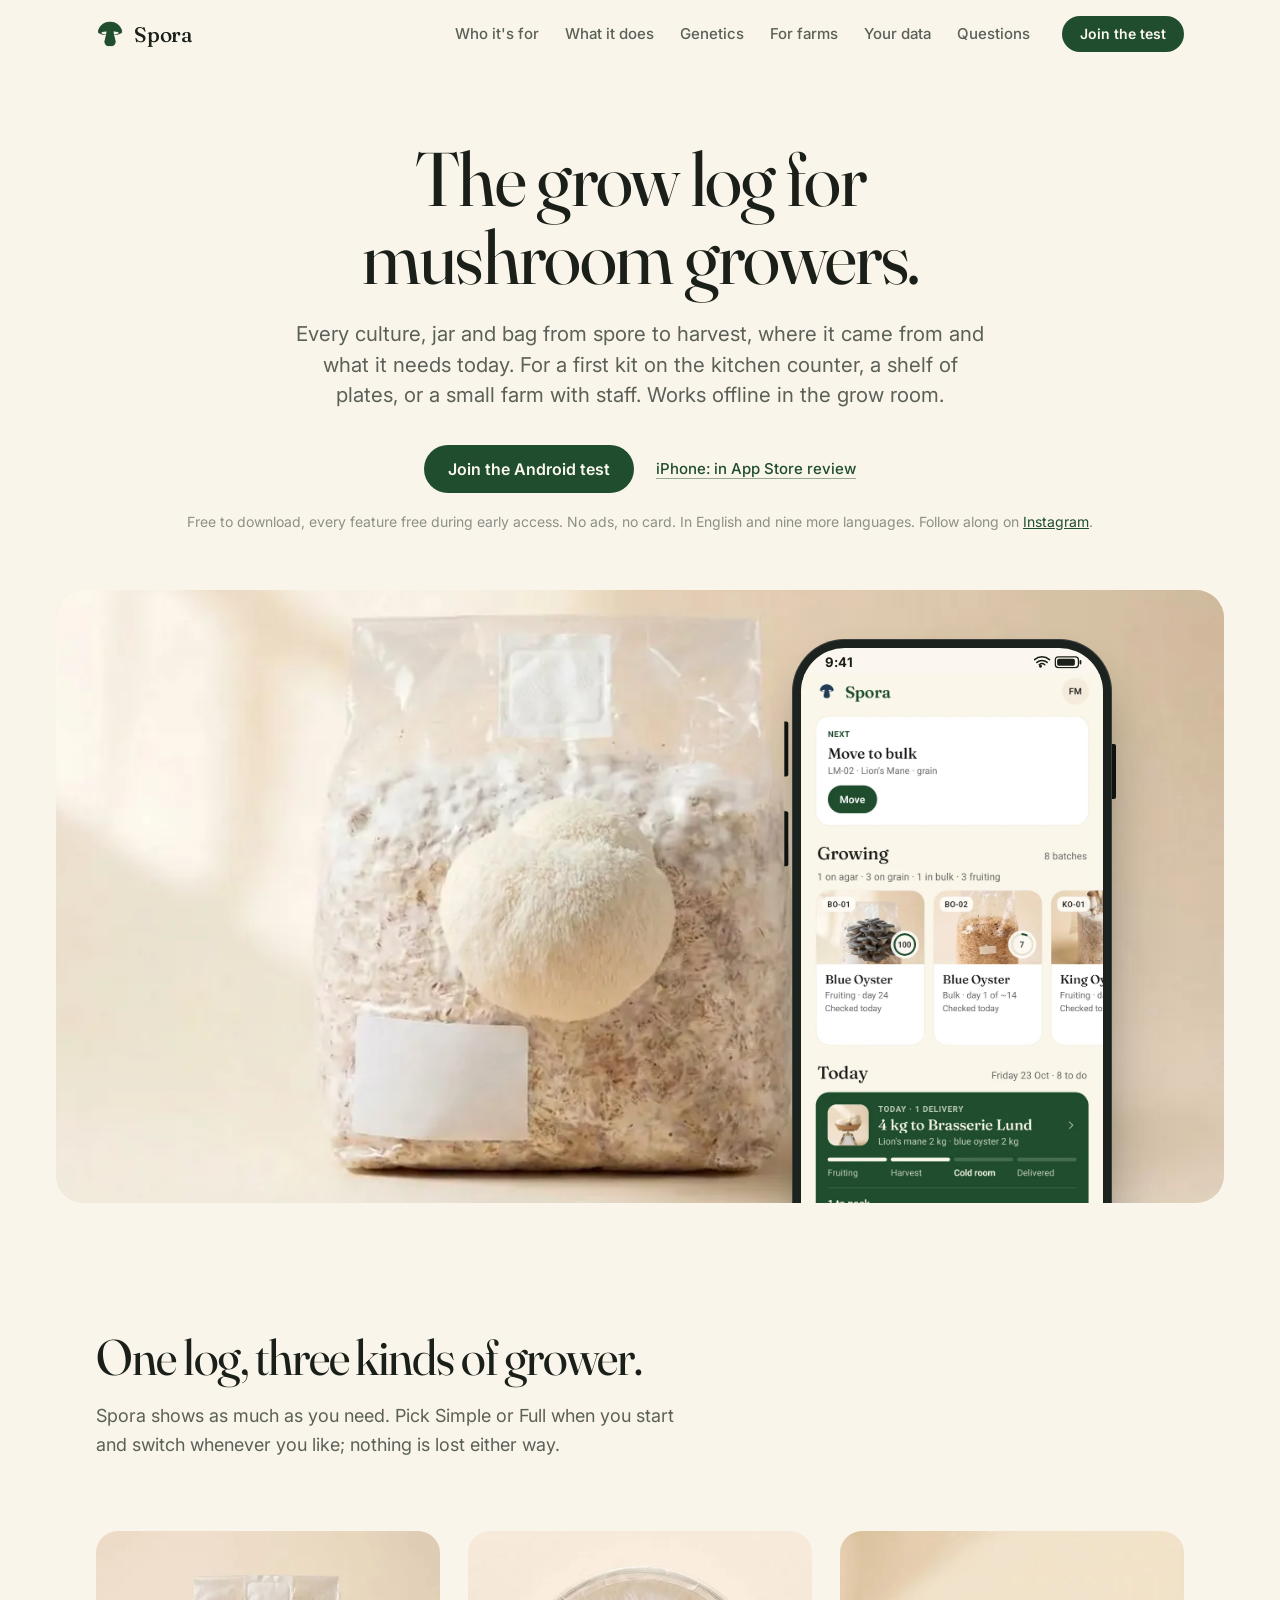
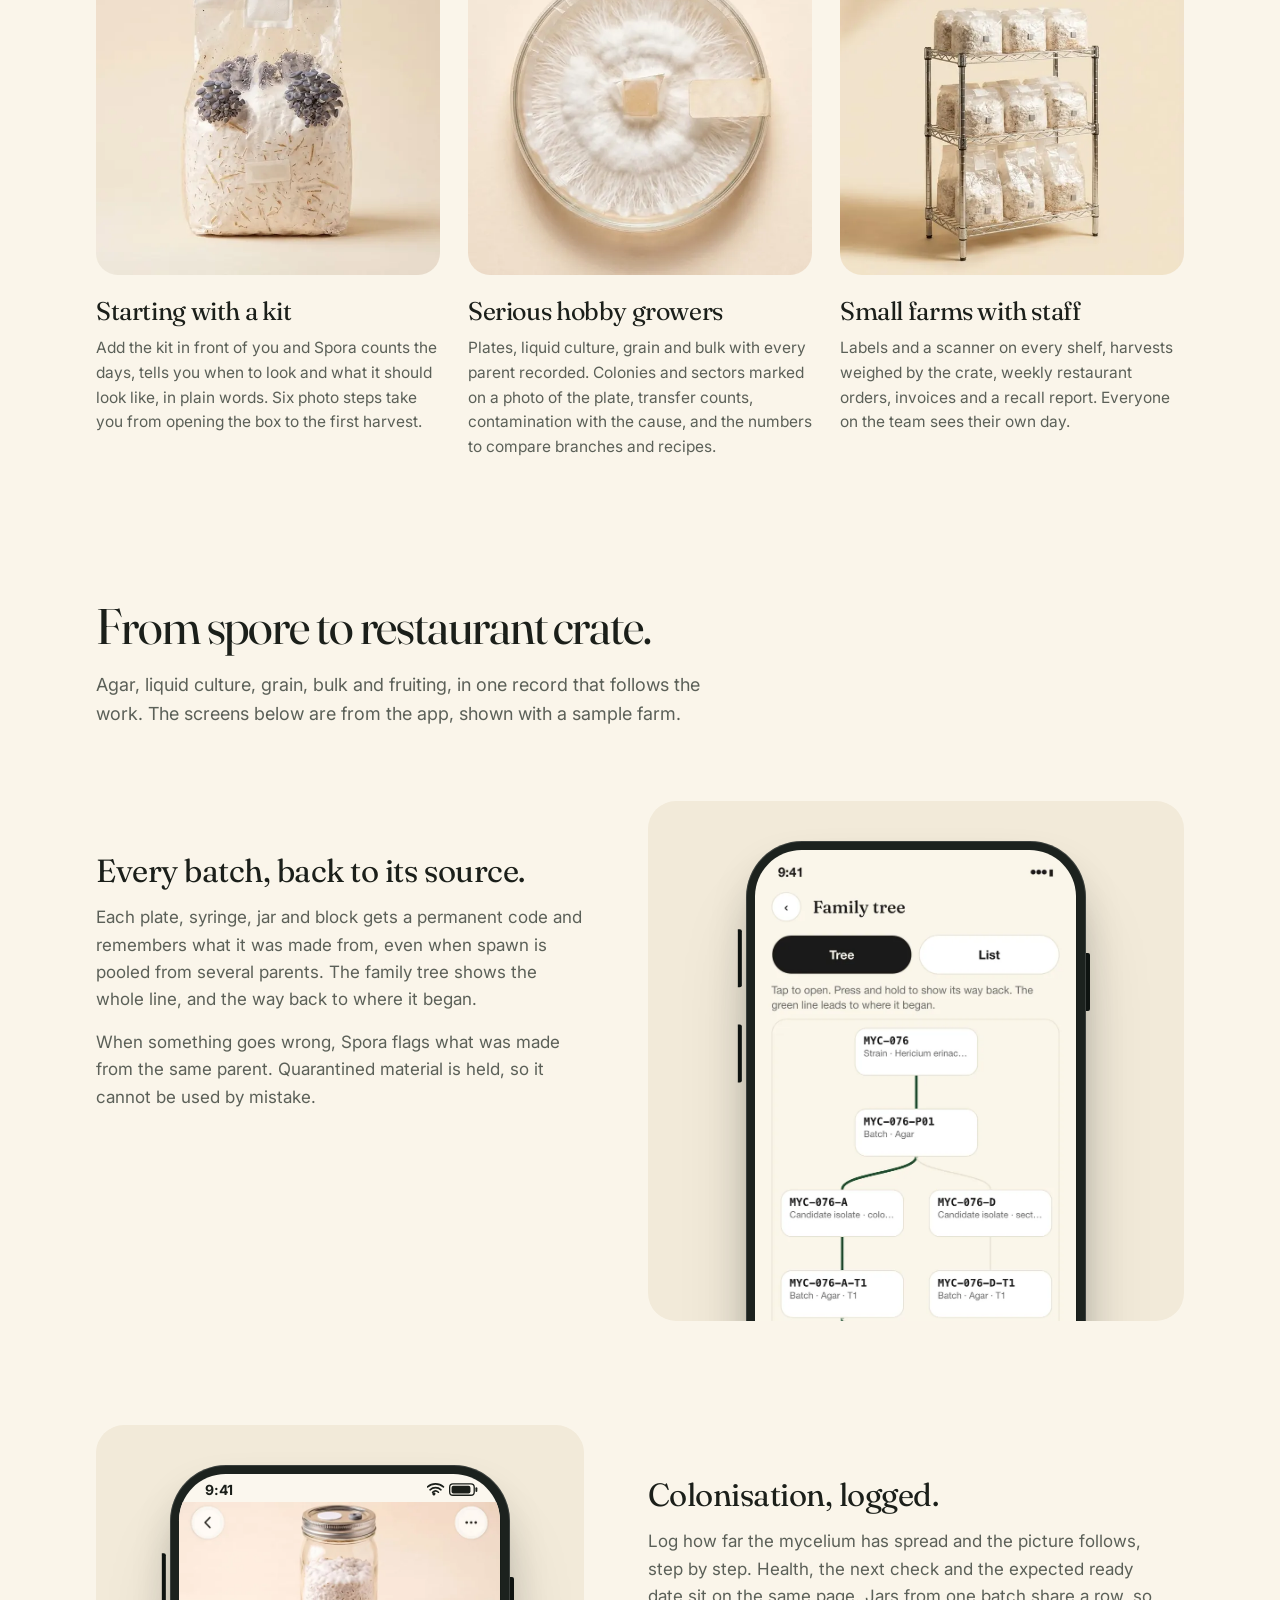
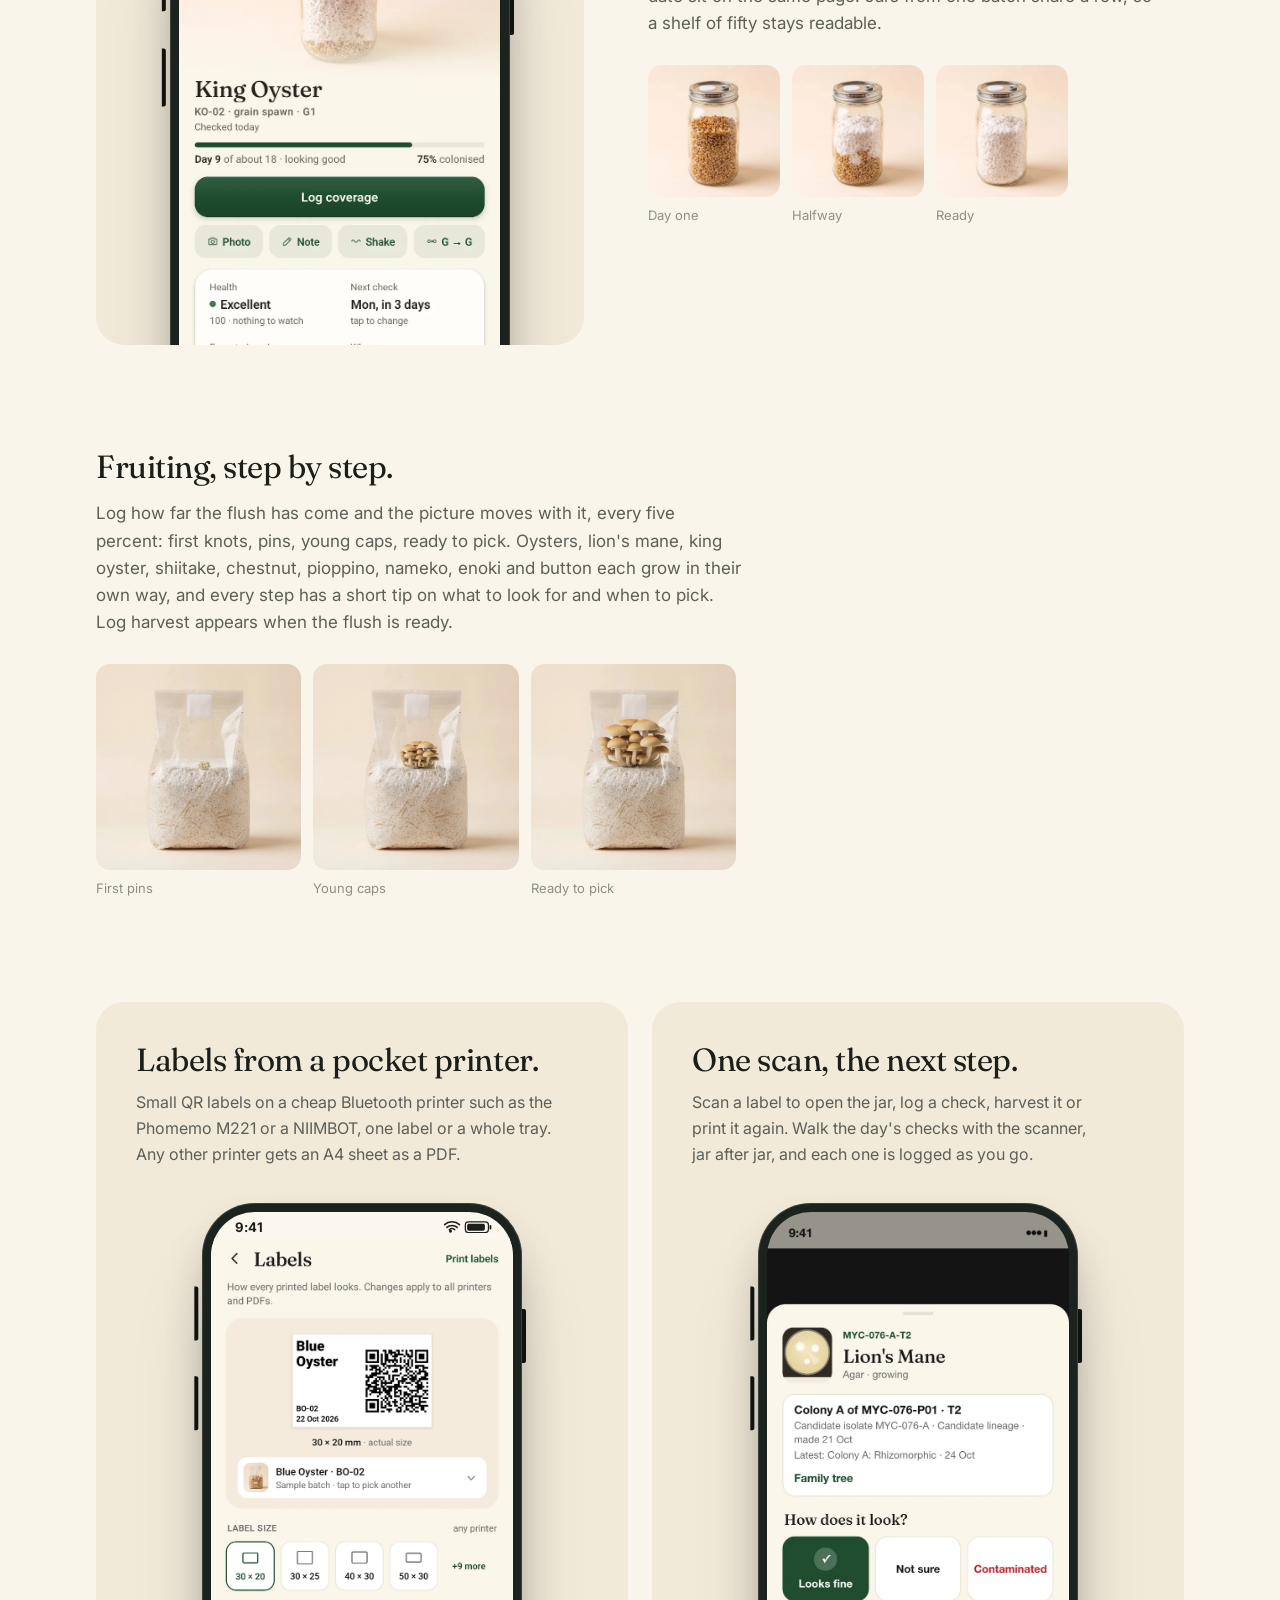
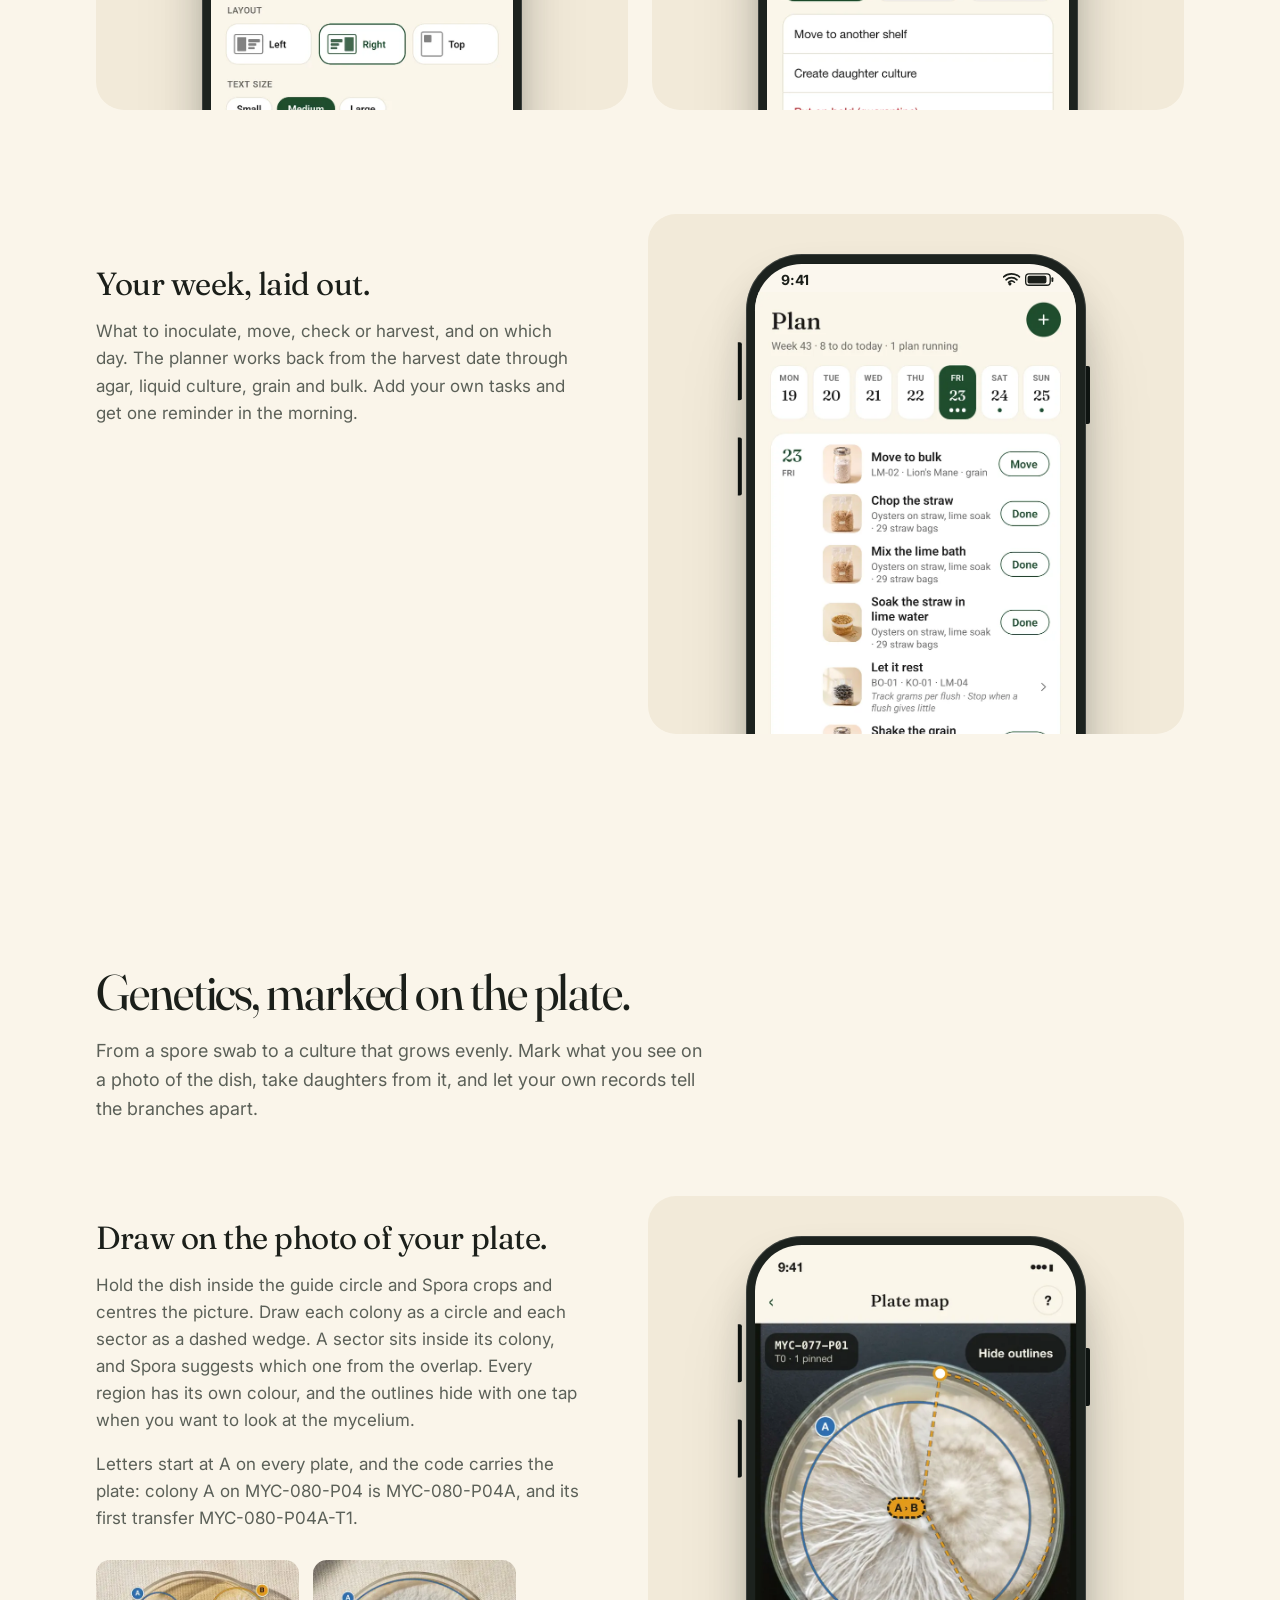
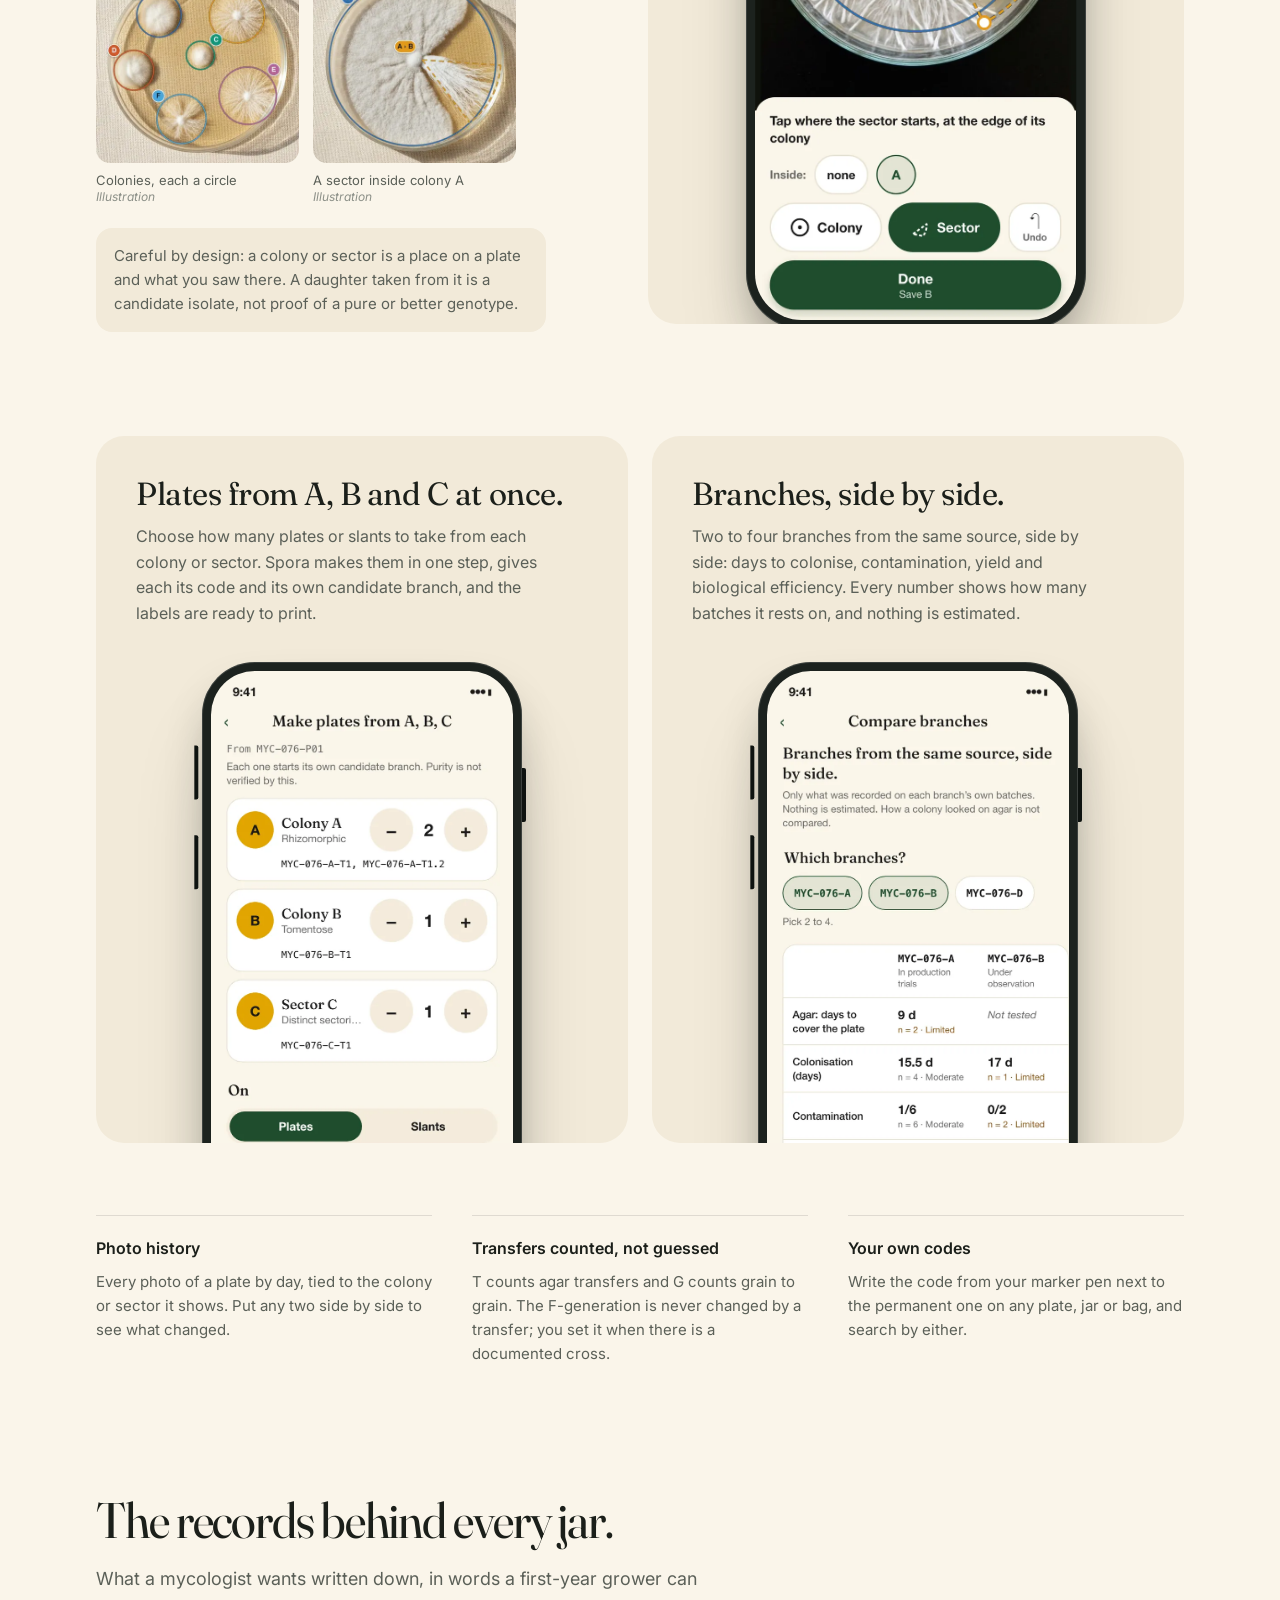
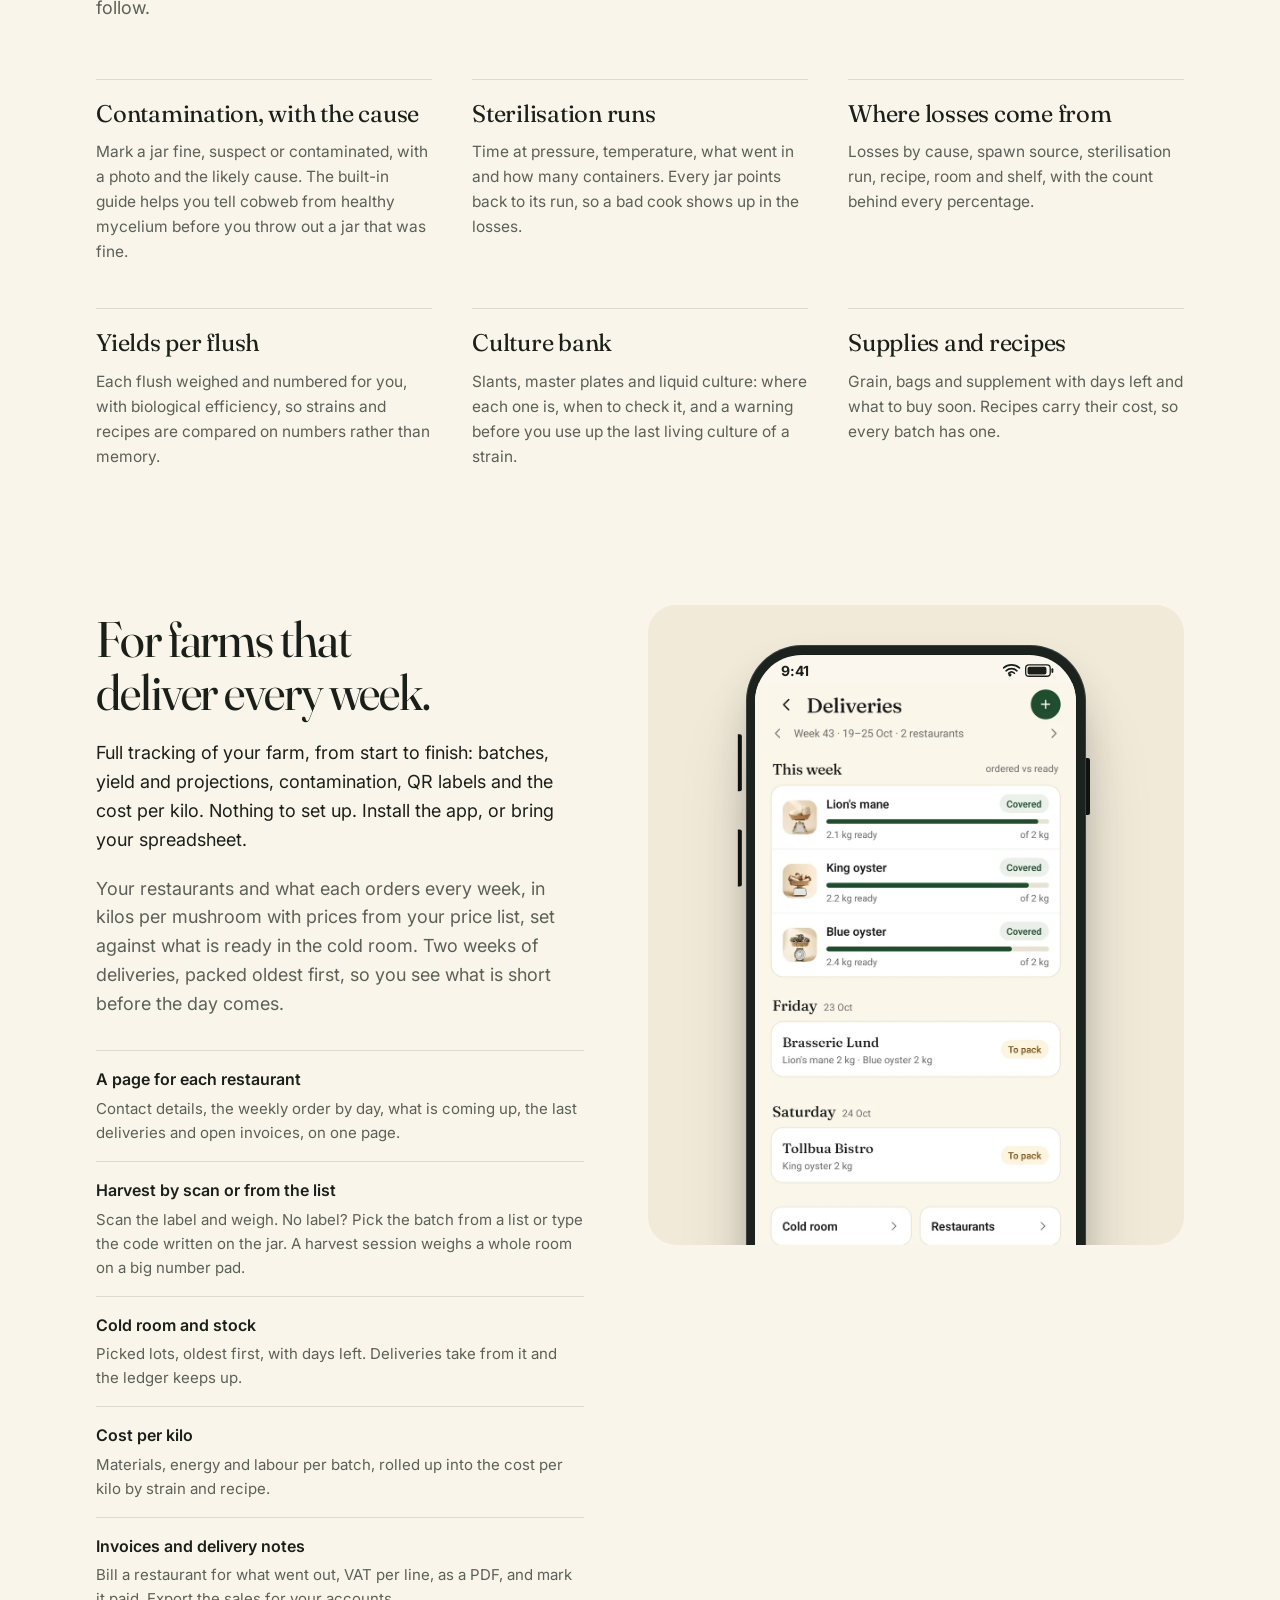
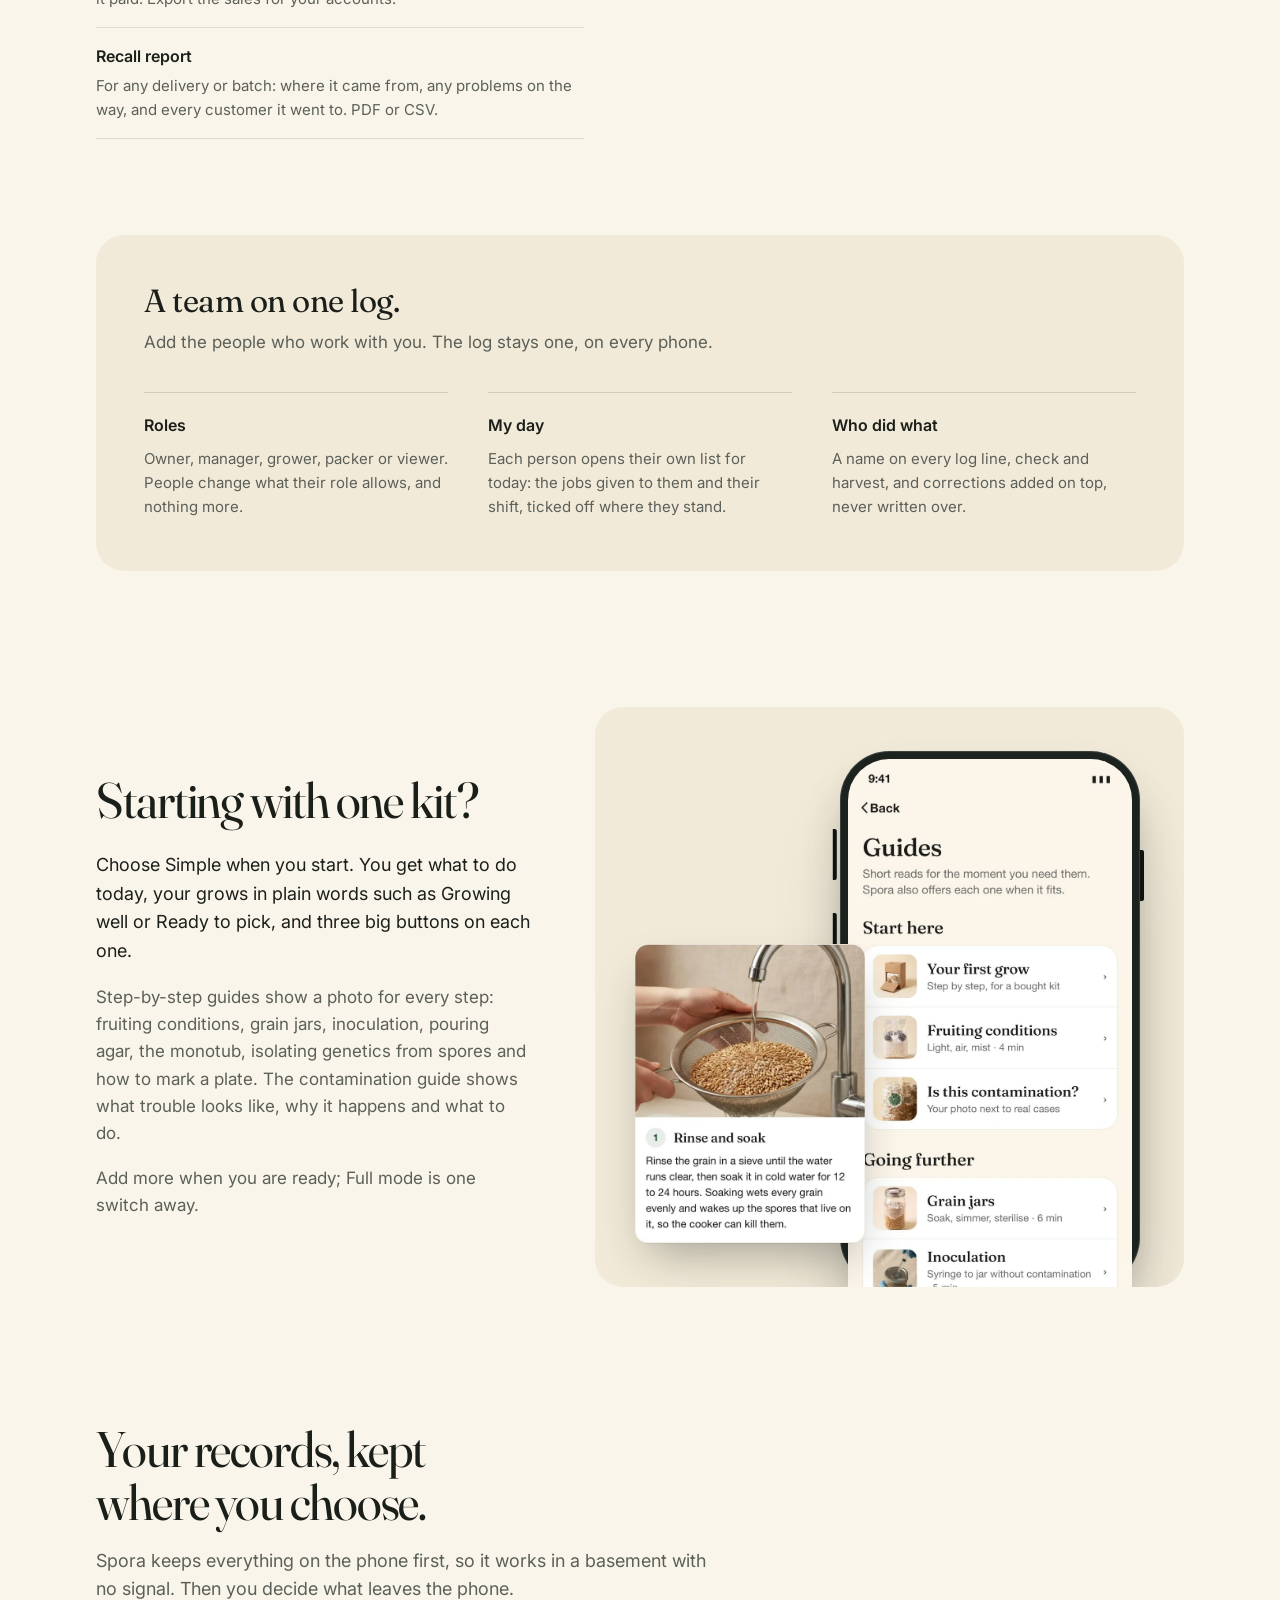
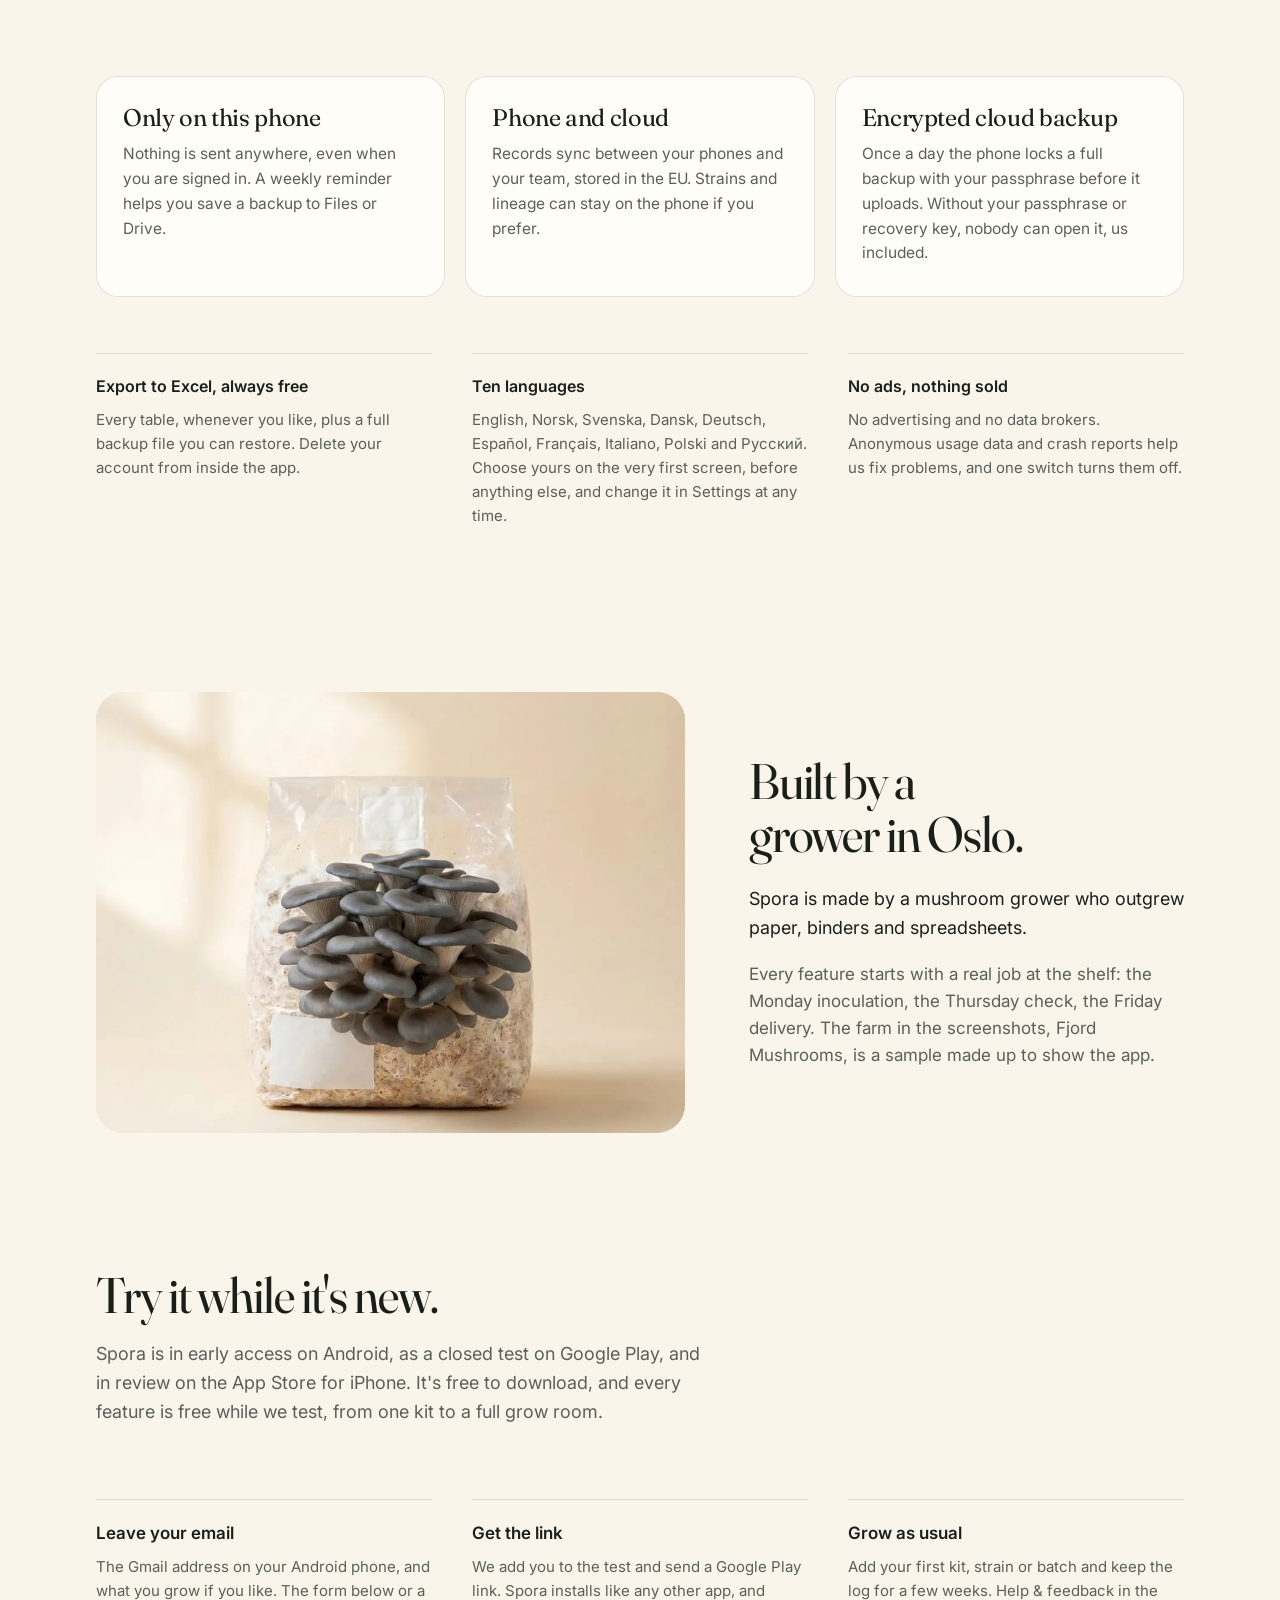
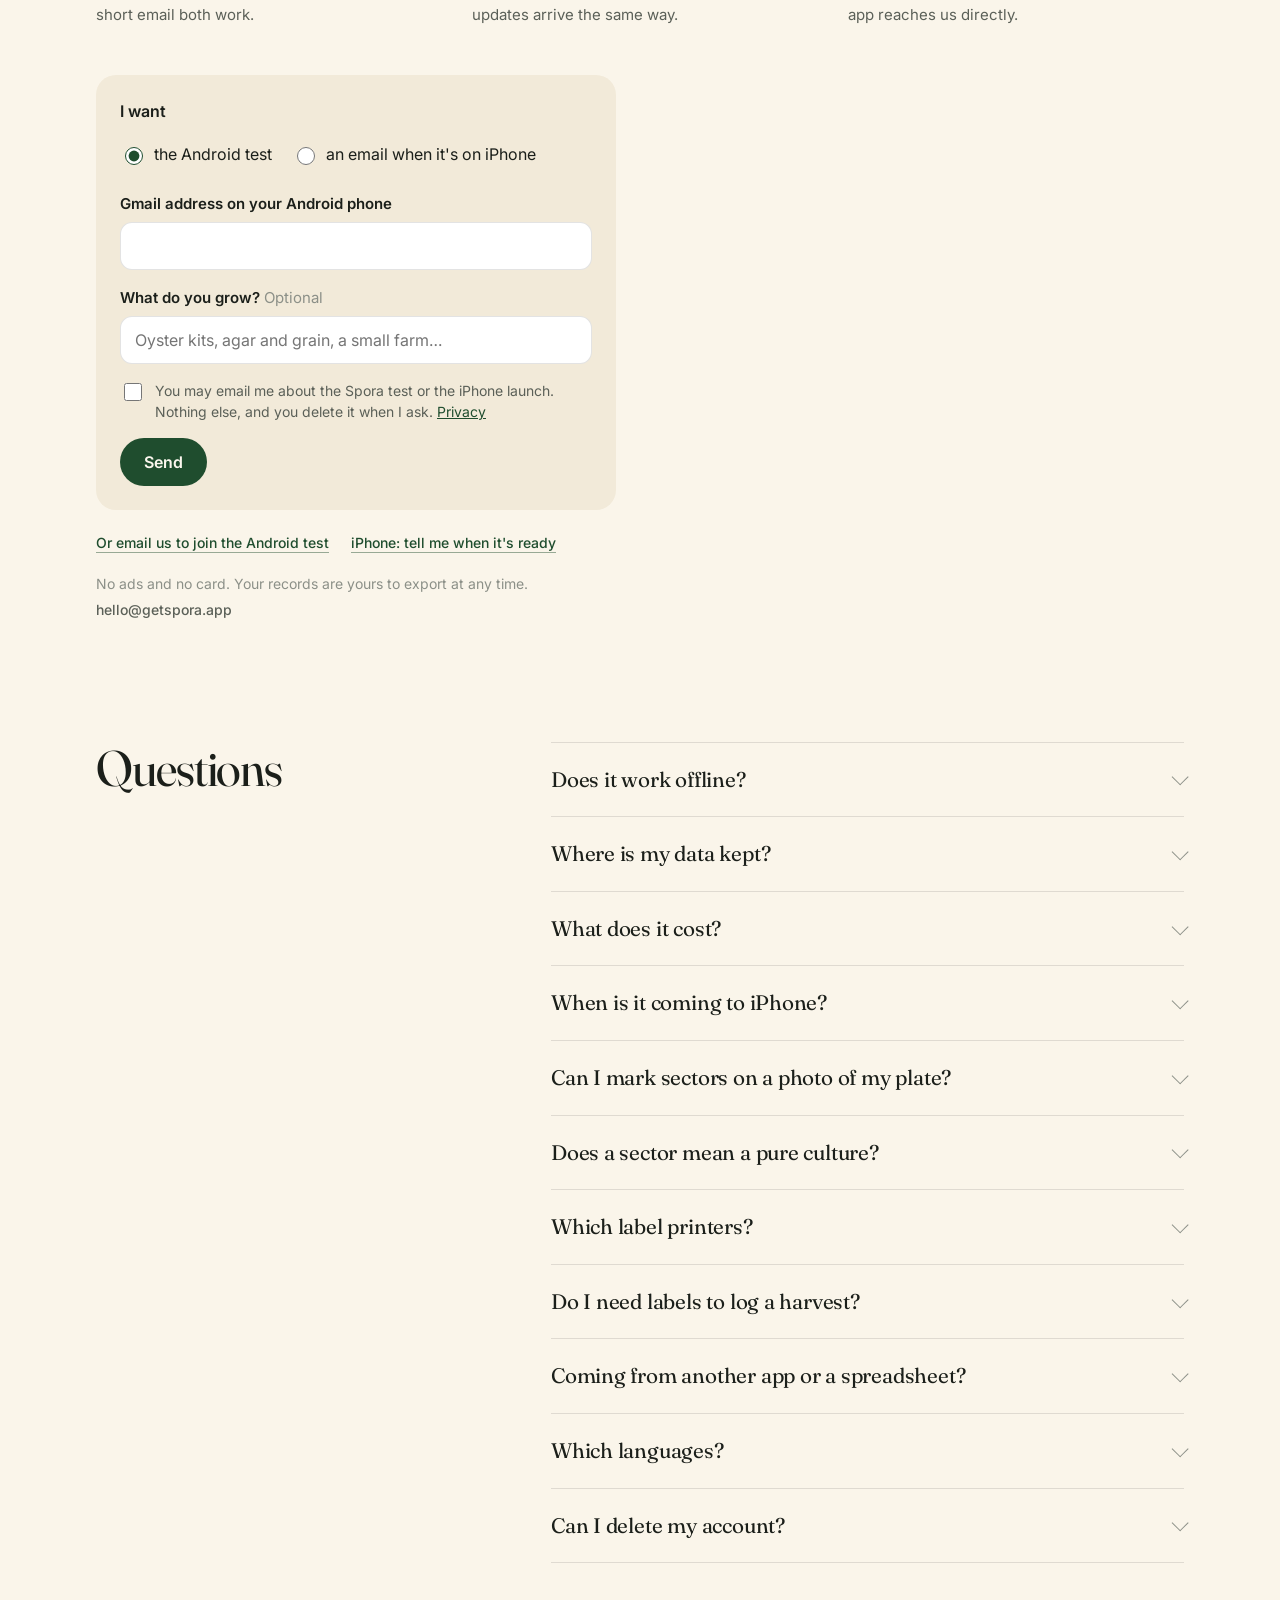
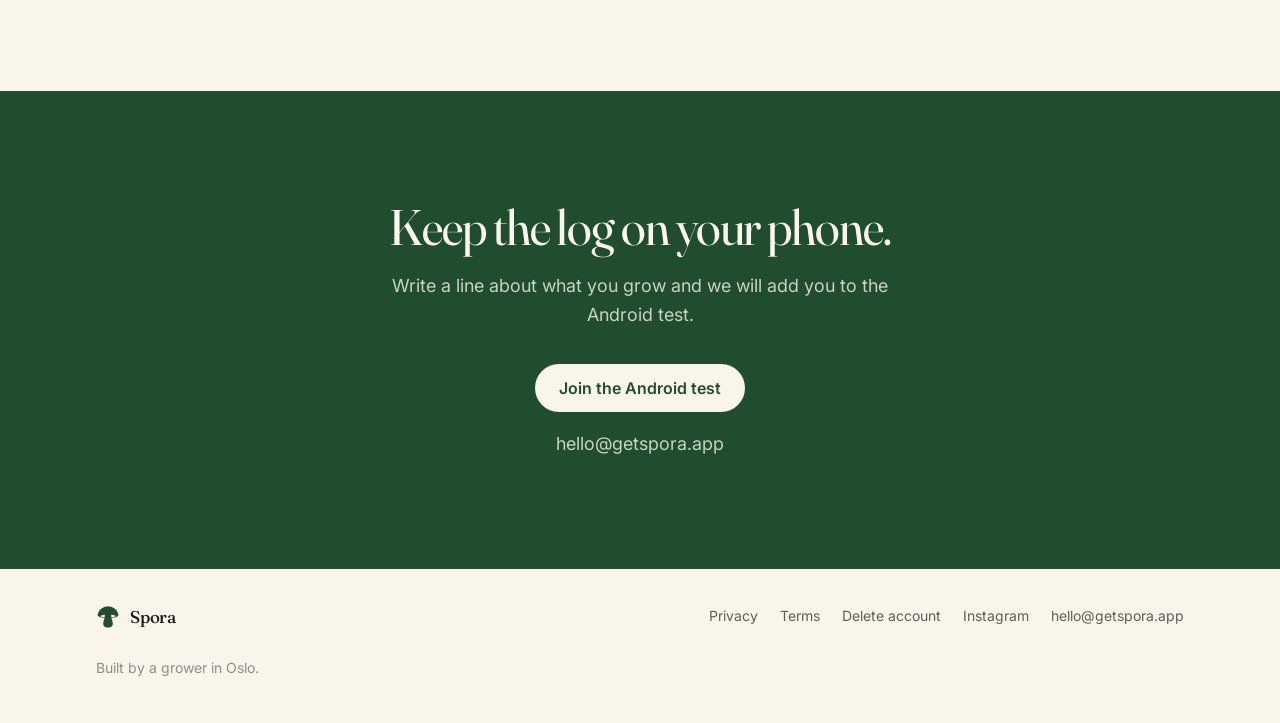
==== commit 06c62774: "Farm section: one intro line in growers' own words (REQ-0004) Co-Authored-By: Claude Opus 5.5 <norep" ====
--- a/index.html
+++ b/index.html
@@ -280,6 +280,7 @@
     <article class="row">
       <div class="row-text">
         <h2>For farms that deliver every week.</h2>
+        <p class="farm-intro">Full tracking of your farm, from start to finish: batches, yield and projections, contamination, QR labels and the cost per kilo. Nothing to set up. Install the app, or bring your spreadsheet.</p>
         <p>Your restaurants and what each orders every week, in kilos per mushroom with prices from your price list, set against what is ready in the cold room. Two weeks of deliveries, packed oldest first, so you see what is short before the day comes.</p>
         <dl class="farm-list">
           <div><dt>A page for each restaurant</dt><dd>Contact details, the weekly order by day, what is coming up, the last deliveries and open invoices, on one page.</dd></div>
--- a/site.css
+++ b/site.css
@@ -351,3 +351,4 @@
 .signup:not([hidden]) ~ .signup-alt .link-quiet{font-size:14px}
 @media (max-width:560px){.signup{padding:18px;border-radius:16px}.signup .btn{justify-self:stretch}}
 .signup-status:empty{display:none}
+.farm-sec .row-text > p.farm-intro{color:var(--ink)}
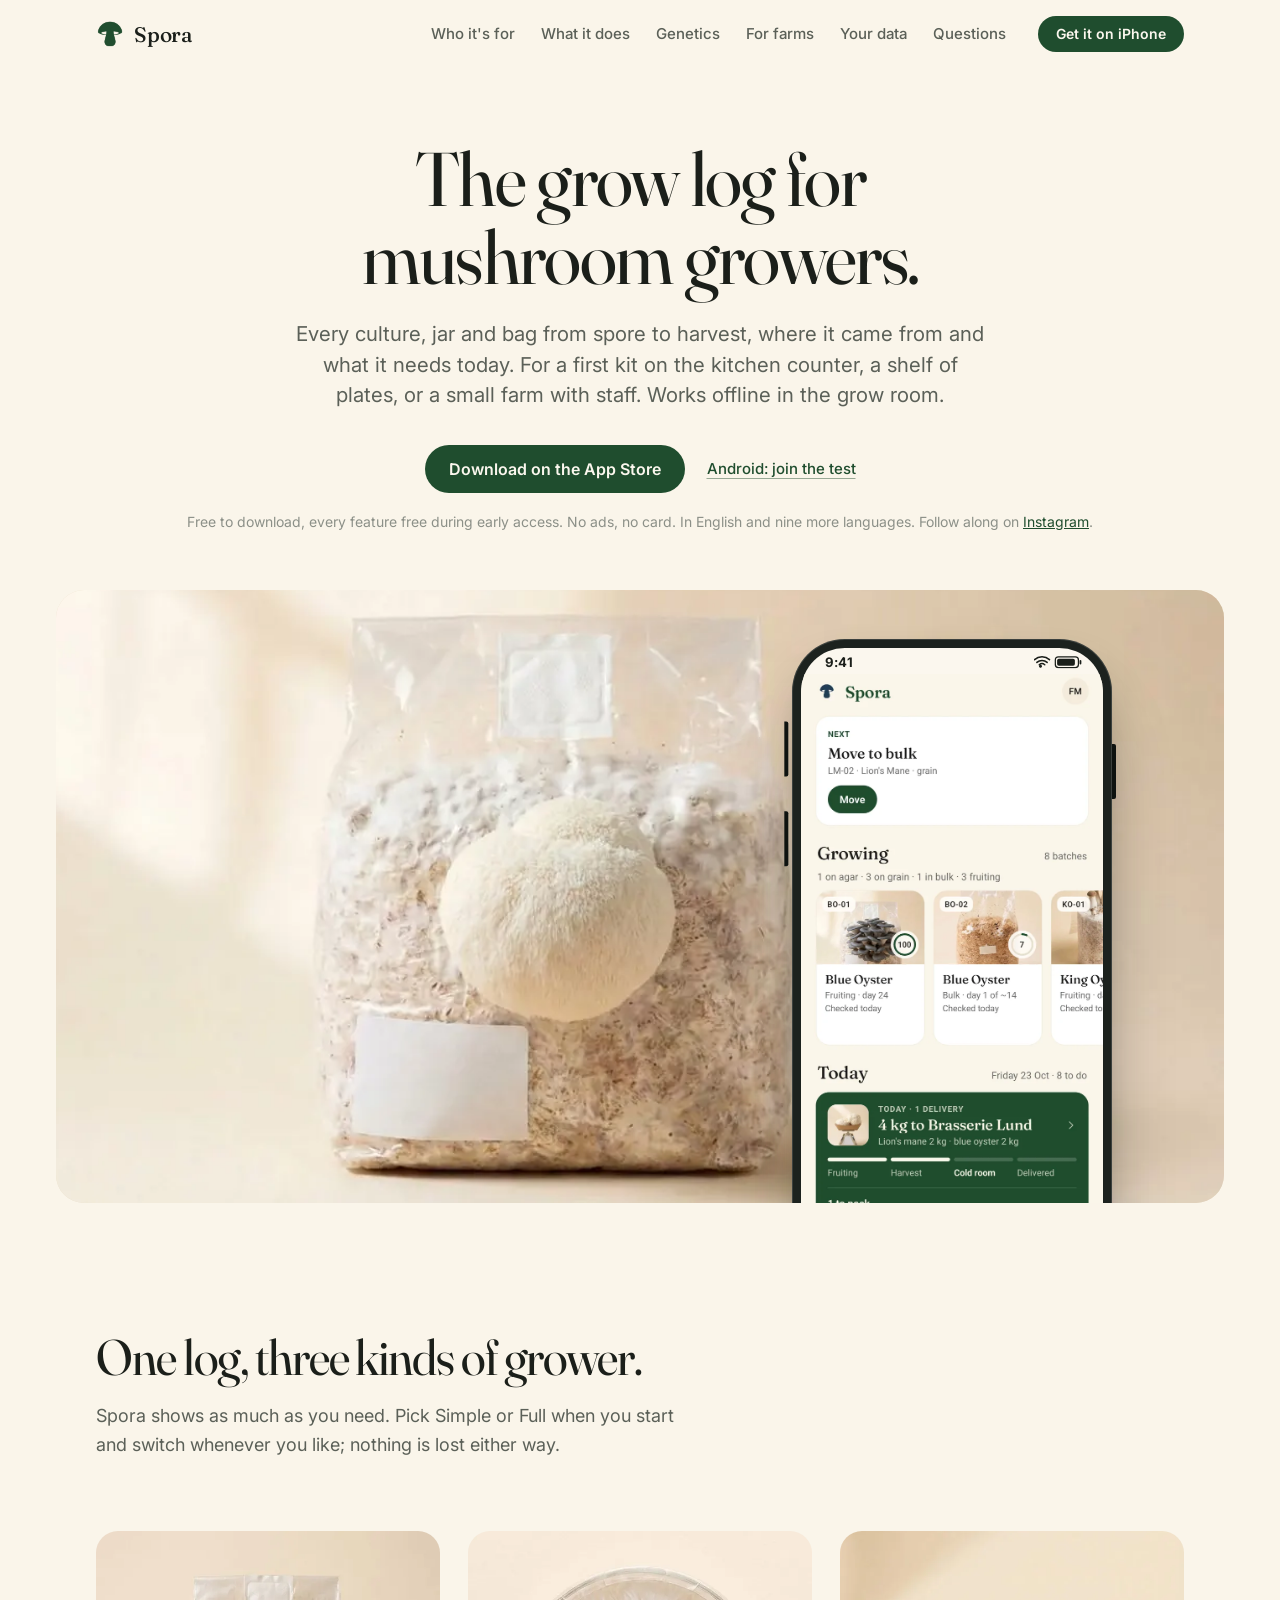
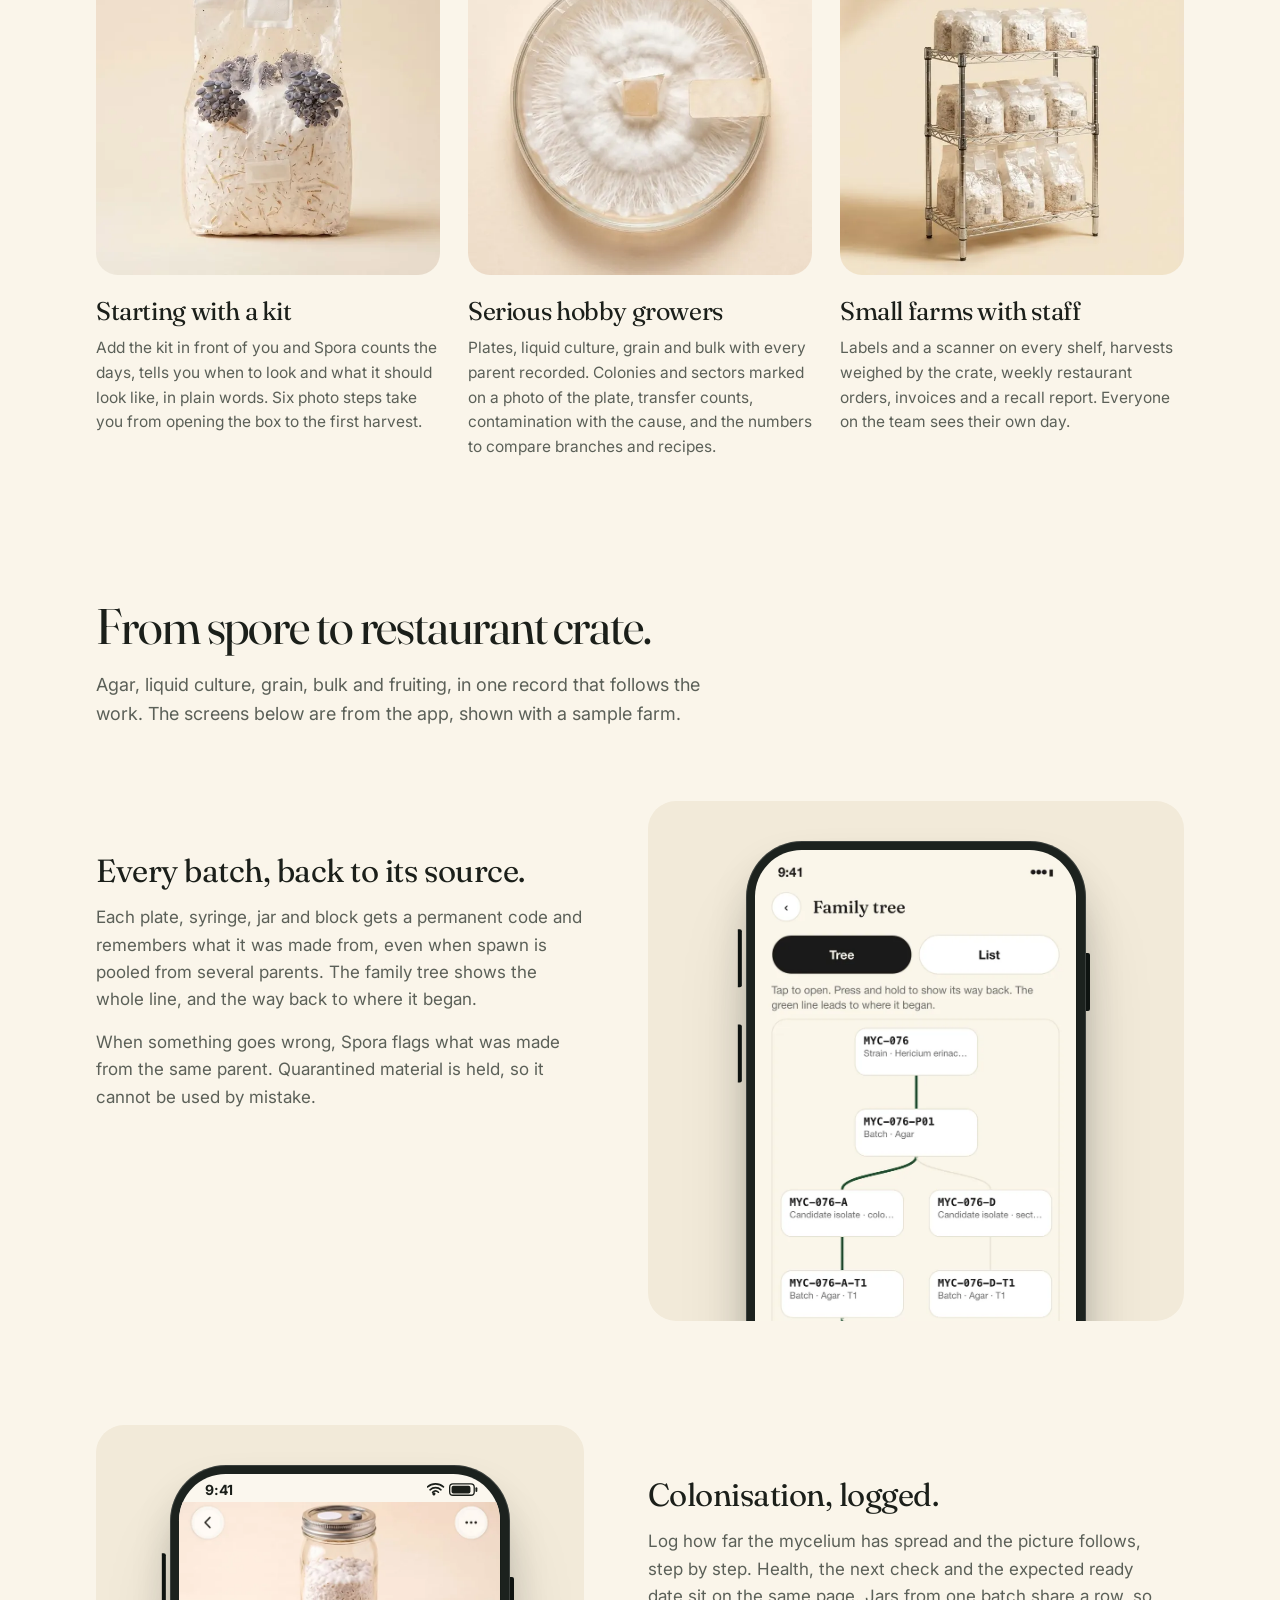
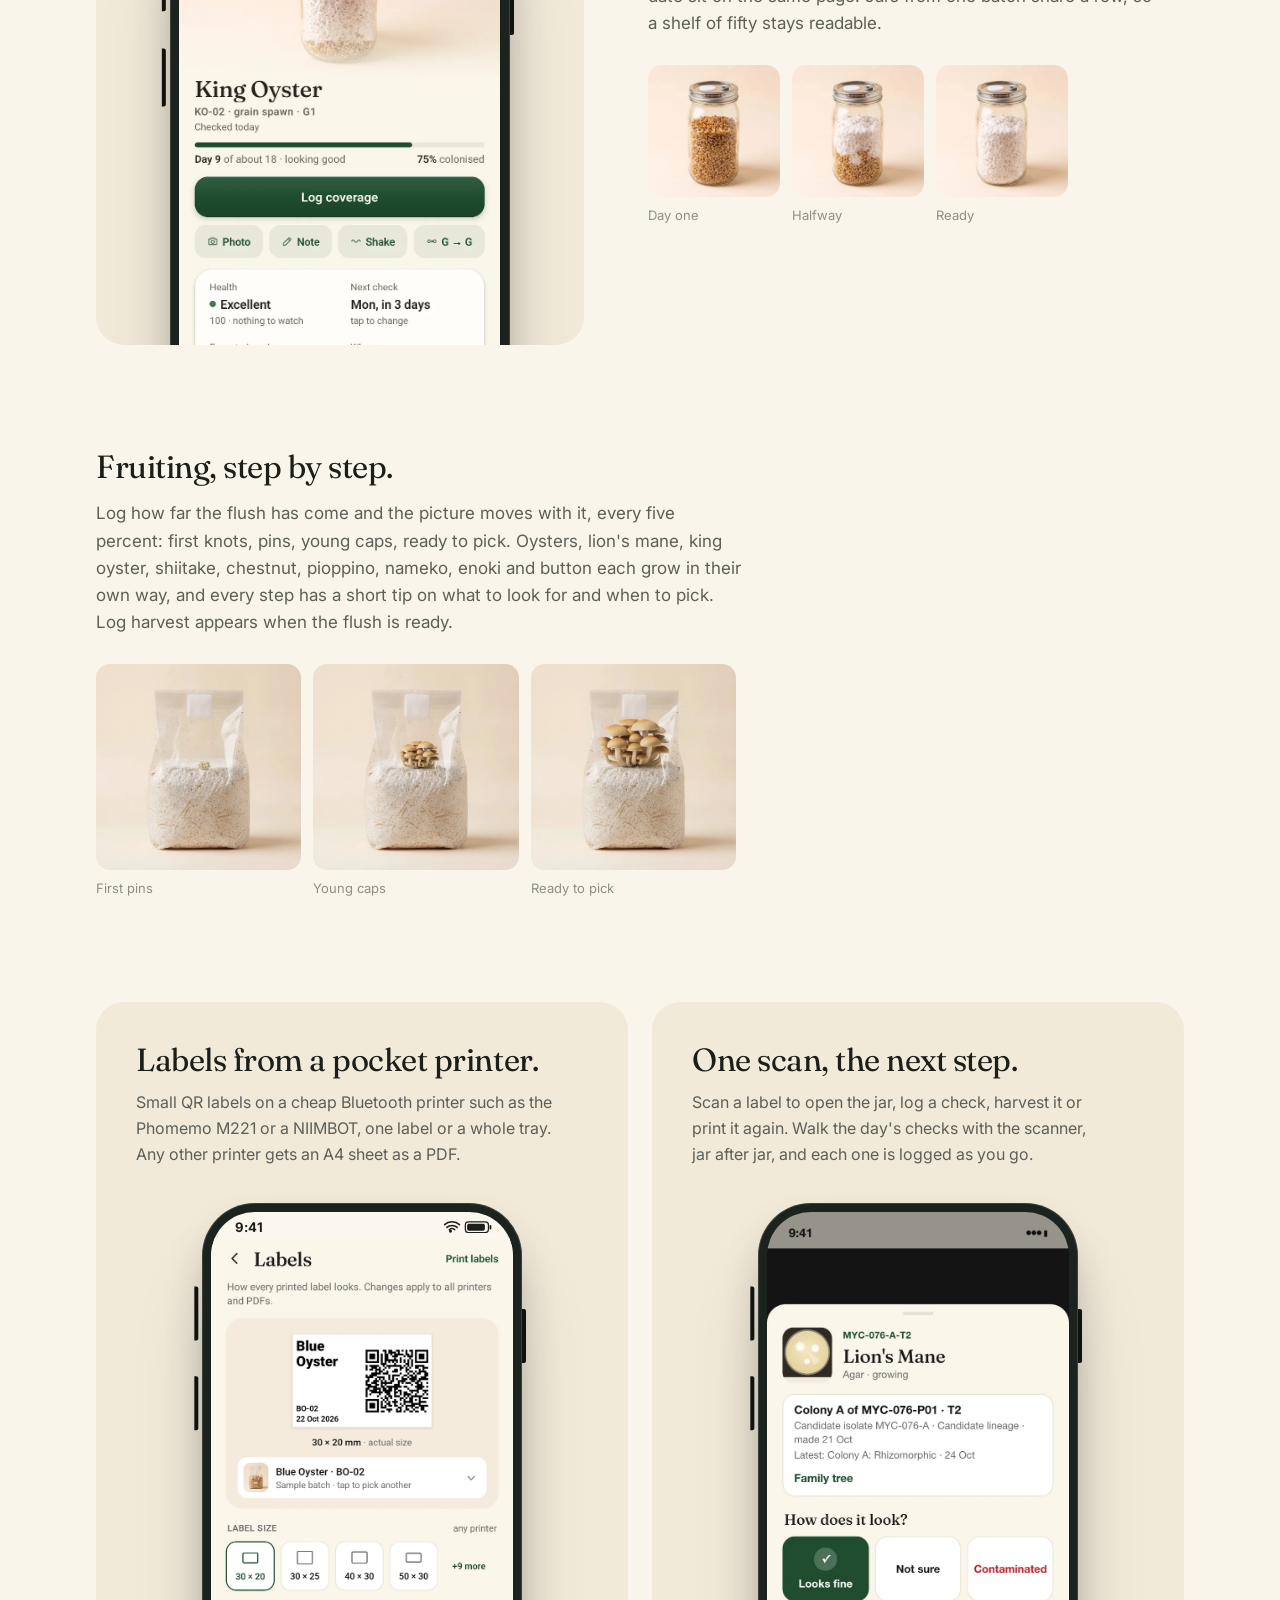
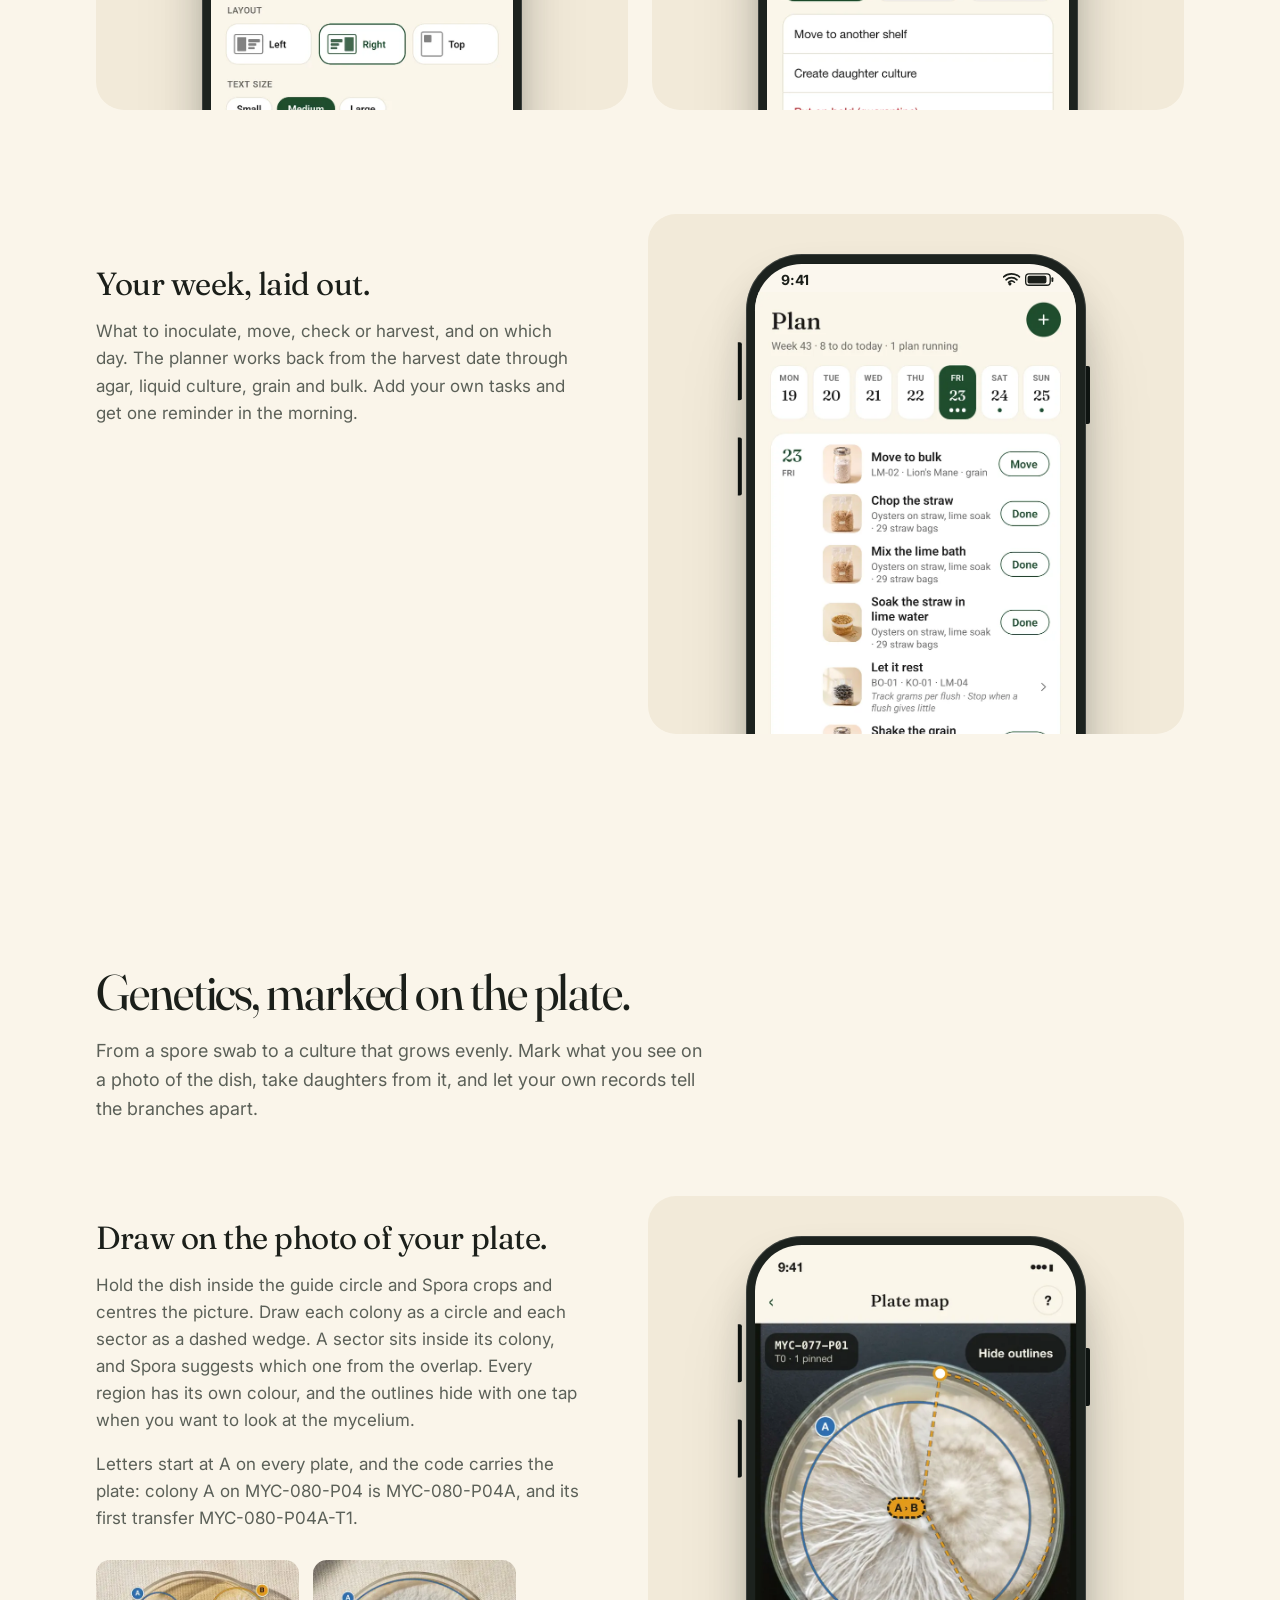
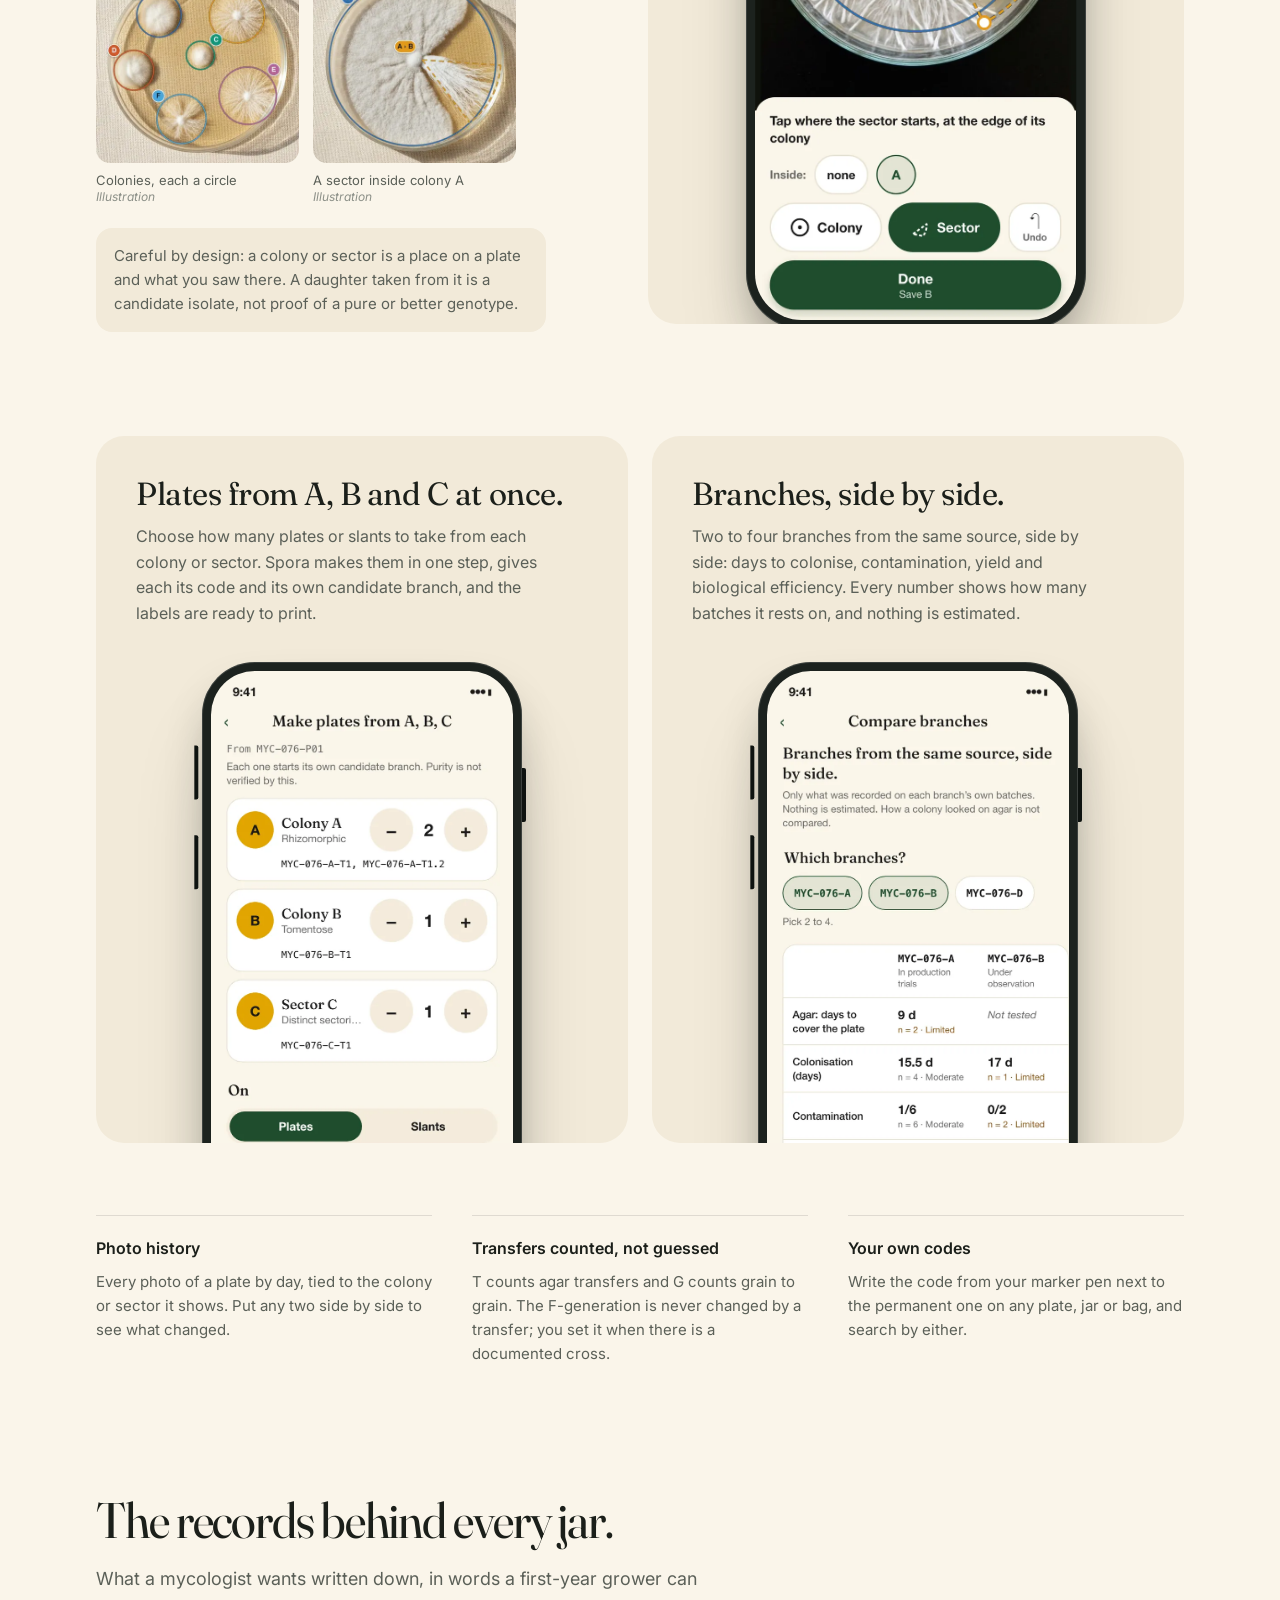
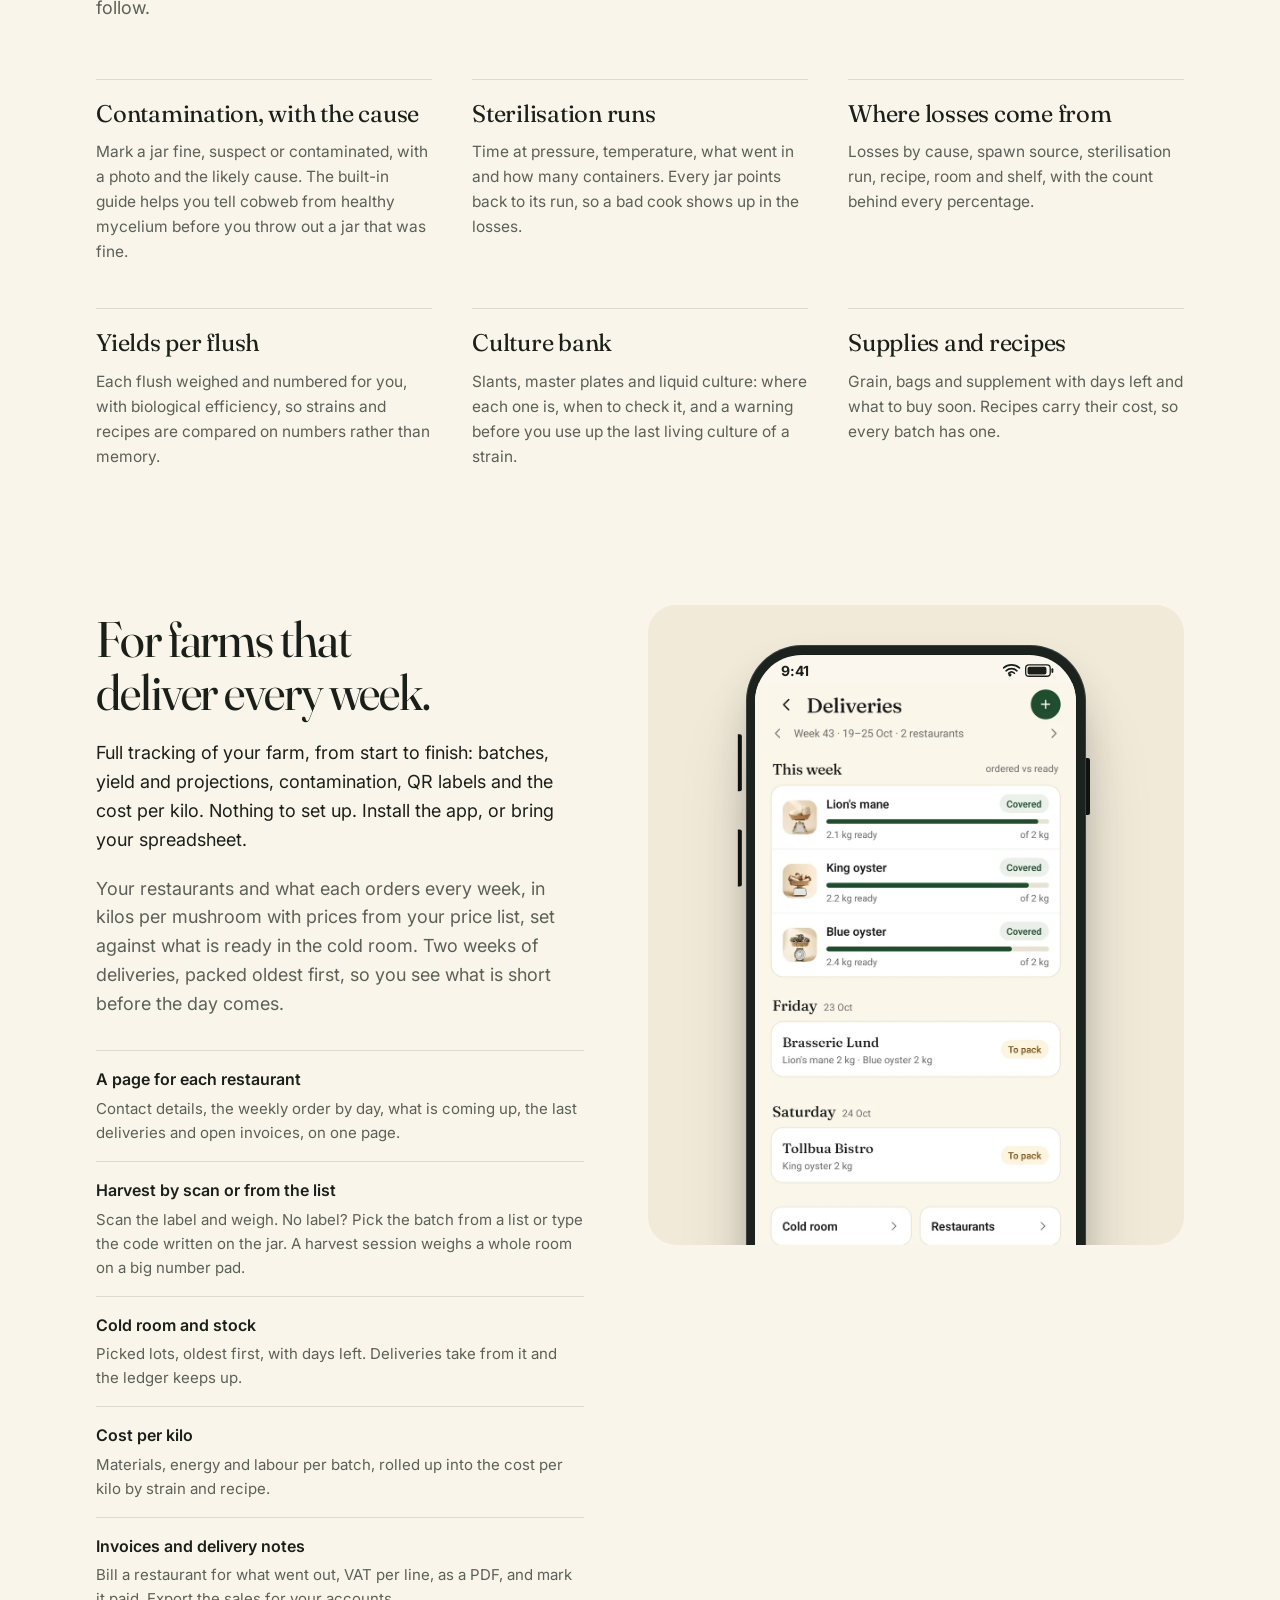
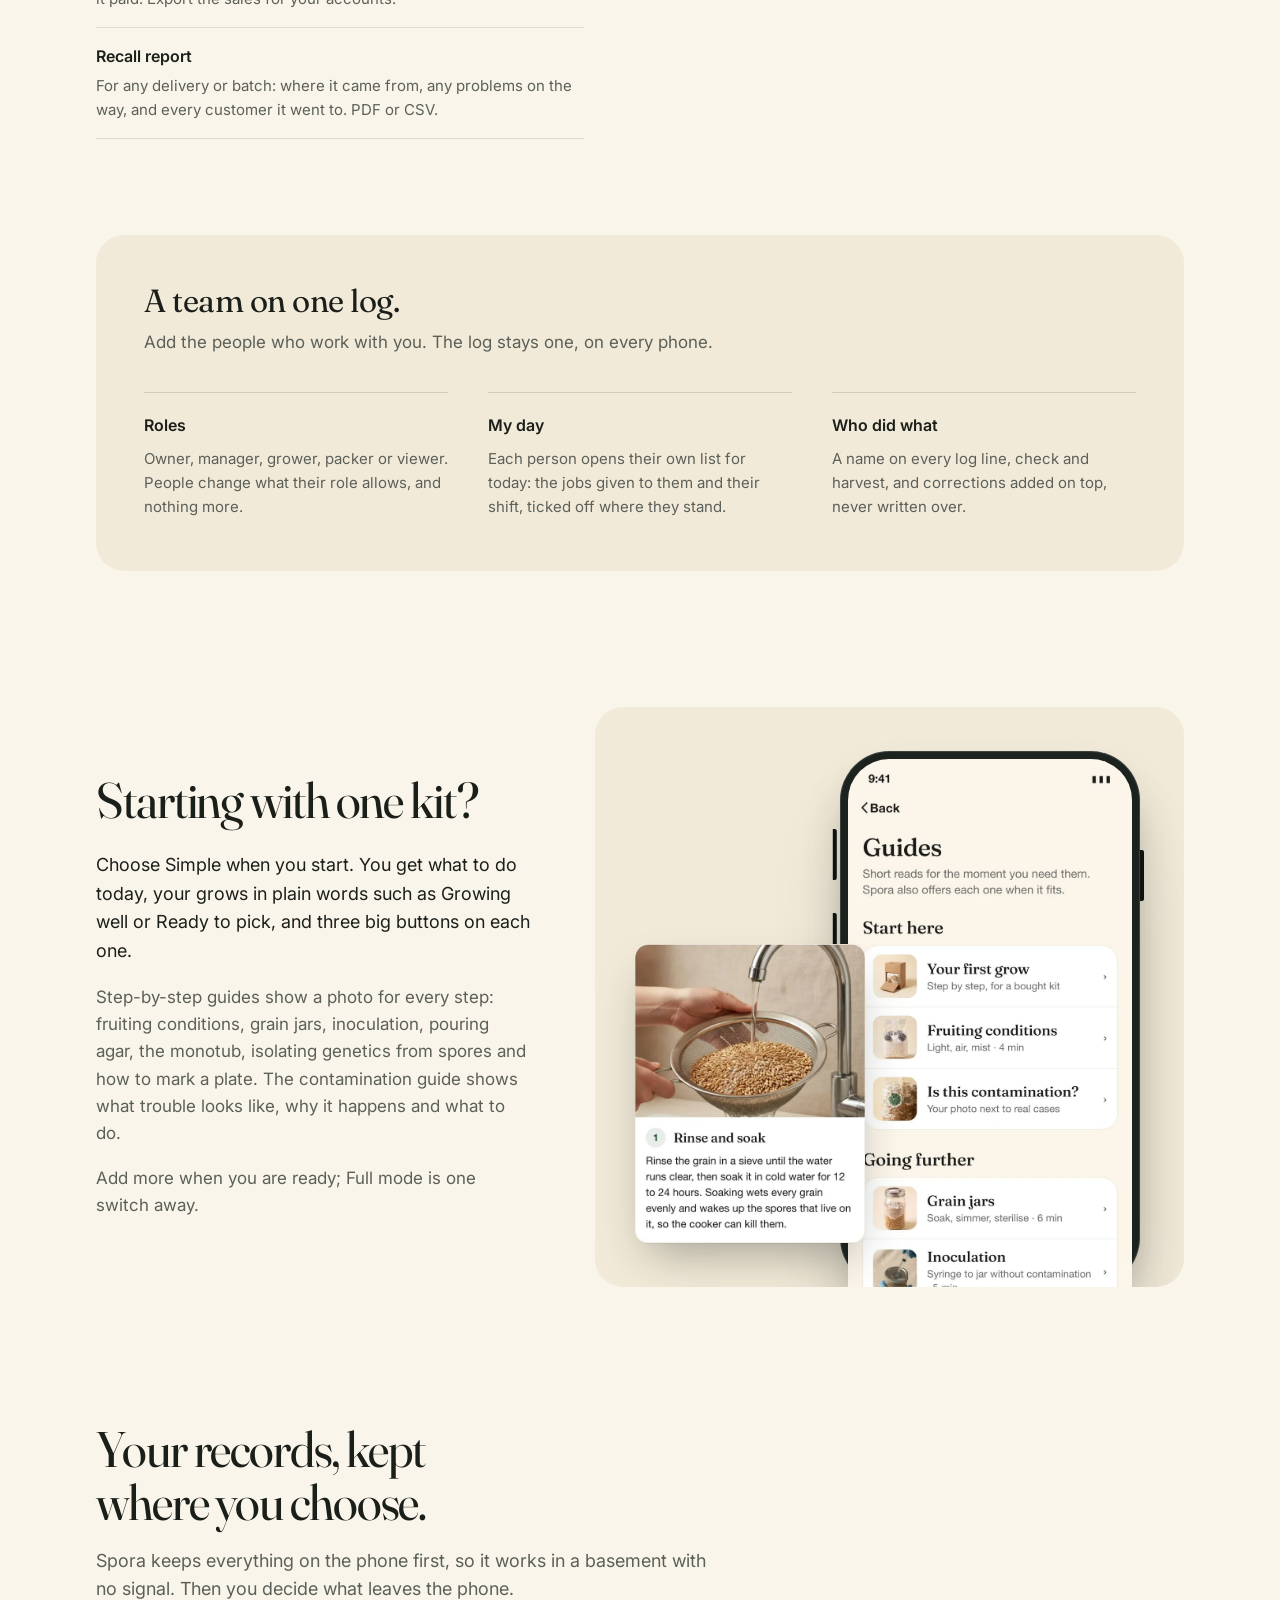
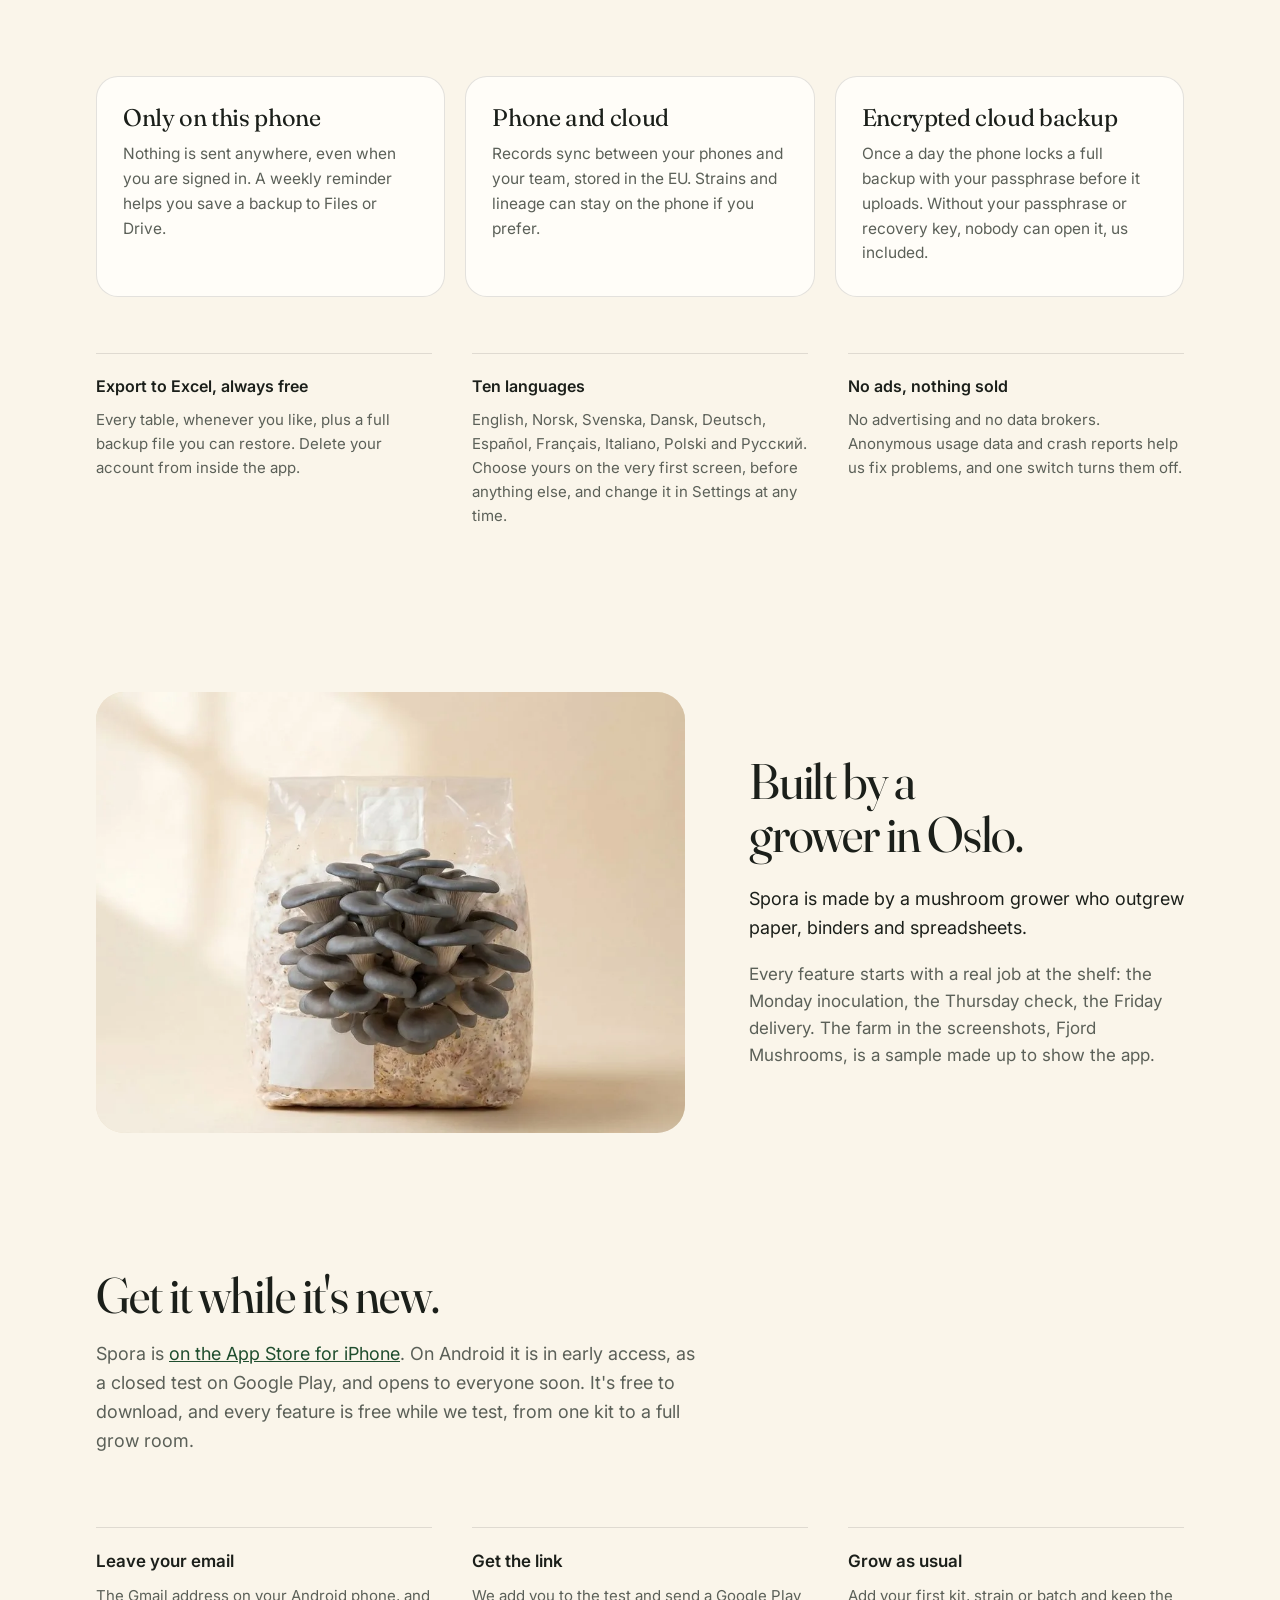
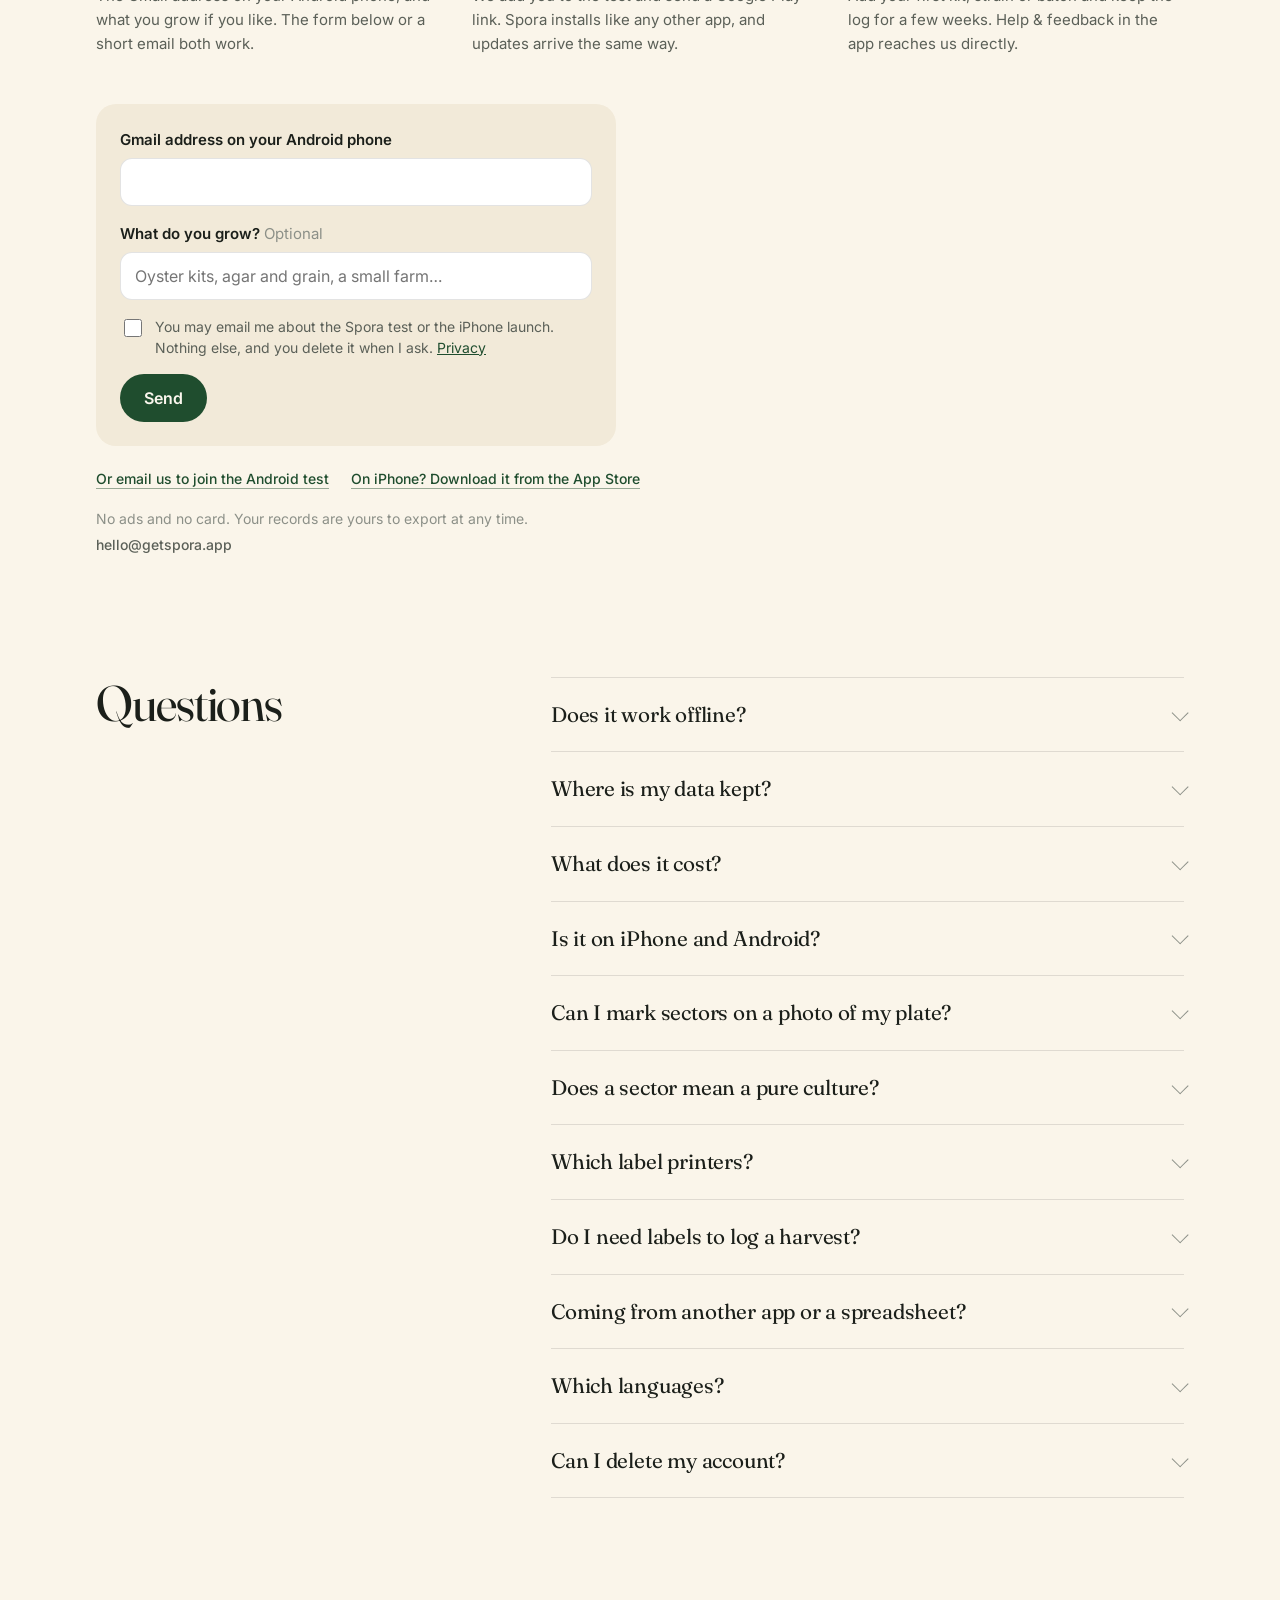
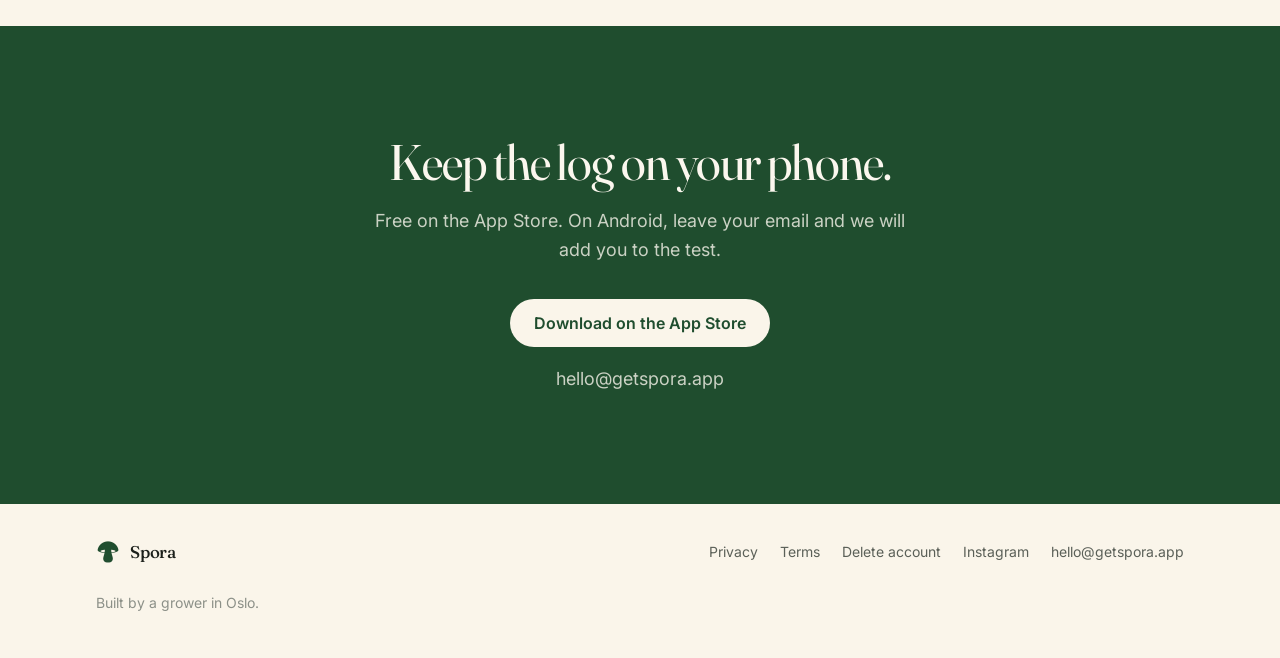
==== commit d3a6f75f: "Site: iPhone is live (App Store buttons, Safari app banner), Android test second Redoes #8 on top of" ====
--- a/index.html
+++ b/index.html
@@ -4,14 +4,15 @@
 <meta charset="utf-8">
 <meta name="viewport" content="width=device-width, initial-scale=1">
 <title>Spora: the mushroom grow log, from spore to harvest</title>
-<meta name="description" content="Spora is a grow log for mushroom growers, from a first kit to a small farm with staff. Lineage and family tree, a plate map for colonies and sectors, step-by-step guides with photos, QR labels and scanning, harvests, restaurant orders and a team log. Works offline, in 10 languages. Free to download. iPhone in App Store review, Android in November.">
+<meta name="description" content="Spora is a grow log for mushroom growers, from a first kit to a small farm with staff. Lineage and family tree, a plate map for colonies and sectors, step-by-step guides with photos, QR labels and scanning, harvests, restaurant orders and a team log. Works offline, in 10 languages. Free on the App Store for iPhone. Android soon.">
 <link rel="canonical" href="https://getspora.app/">
+<meta name="apple-itunes-app" content="app-id=6827535973">
 <meta name="theme-color" content="#FAF5EA">
 <meta name="color-scheme" content="light">
 <meta property="og:type" content="website">
 <meta property="og:site_name" content="Spora">
 <meta property="og:title" content="Spora: the mushroom grow log, from spore to harvest">
-<meta property="og:description" content="Lineage and family tree, a plate map for colonies and sectors, QR labels, harvests, restaurant orders and a team log. Works offline, in 10 languages. Free to download. iPhone in App Store review, Android in November.">
+<meta property="og:description" content="Lineage and family tree, a plate map for colonies and sectors, QR labels, harvests, restaurant orders and a team log. Works offline, in 10 languages. Free on the App Store for iPhone. Android soon.">
 <meta property="og:url" content="https://getspora.app/">
 <meta property="og:image" content="https://getspora.app/og.jpg">
 <meta property="og:image:width" content="1200">
@@ -20,7 +21,7 @@
 <meta property="og:locale" content="en_GB">
 <meta name="twitter:card" content="summary_large_image">
 <meta name="twitter:title" content="Spora: the mushroom grow log, from spore to harvest">
-<meta name="twitter:description" content="Lineage and family tree, a plate map for colonies and sectors, QR labels, harvests, restaurant orders and a team log. Works offline, in 10 languages. Free to download. iPhone in App Store review, Android in November.">
+<meta name="twitter:description" content="Lineage and family tree, a plate map for colonies and sectors, QR labels, harvests, restaurant orders and a team log. Works offline, in 10 languages. Free on the App Store for iPhone. Android soon.">
 <meta name="twitter:image" content="https://getspora.app/og.jpg">
 <link rel="icon" href="favicon.png" sizes="64x64" type="image/png">
 <link rel="icon" href="favicon-32.png" sizes="32x32" type="image/png">
@@ -60,7 +61,7 @@
       <a href="#data">Your data</a>
       <a href="#faq">Questions</a>
     </nav>
-    <a class="btn btn-small" href="#access">Join the test</a>
+    <a class="btn btn-small" href="https://apps.apple.com/app/id6827535973">Get it on iPhone</a>
   </div>
 </header>
 
@@ -71,8 +72,8 @@
     <h1>The grow log for mushroom growers.</h1>
     <p class="lede">Every culture, jar and bag from spore to harvest, where it came from and what it needs today. For a first kit on the kitchen counter, a shelf of plates, or a small farm with staff. Works offline in the grow room.</p>
     <div class="actions">
-      <a class="btn" href="#access">Join the Android test</a>
-      <a class="link-quiet" href="#access" title="Leave your email and we will tell you the day it is on the App Store">iPhone: in App Store review</a>
+      <a class="btn" href="https://apps.apple.com/app/id6827535973">Download on the App Store</a>
+      <a class="link-quiet" href="#access">Android: join the test</a>
     </div>
     <p class="fine">Free to download, every feature free during early access. No ads, no card. In English and nine more languages. Follow along on <a href="https://www.instagram.com/sporagrow/">Instagram</a>.</p>
   </div>
@@ -367,8 +368,8 @@
 <section id="access" class="access">
   <div class="wrap">
     <header class="section-head">
-      <h2>Try it while it's new.</h2>
-      <p>Spora is in early access on Android, as a closed test on Google Play, and in review on the App Store for iPhone. It's free to download, and every feature is free while we test, from one kit to a full grow room.</p>
+      <h2>Get it while it's new.</h2>
+      <p>Spora is <a href="https://apps.apple.com/app/id6827535973">on the App Store for iPhone</a>. On Android it is in early access, as a closed test on Google Play, and opens to everyone soon. It's free to download, and every feature is free while we test, from one kit to a full grow room.</p>
     </header>
     <dl class="steps">
       <div><dt>Leave your email</dt><dd>The Gmail address on your Android phone, and what you grow if you like. The form below or a short email both work.</dd></div>
@@ -376,11 +377,7 @@
       <div><dt>Grow as usual</dt><dd>Add your first kit, strain or batch and keep the log for a few weeks. Help &amp; feedback in the app reaches us directly.</dd></div>
     </dl>
     <form id="signup" class="signup" hidden novalidate>
-      <fieldset class="signup-platform">
-        <legend>I want</legend>
-        <label><input type="radio" name="platform" value="android" checked> the Android test</label>
-        <label><input type="radio" name="platform" value="iphone"> an email when it's on iPhone</label>
-      </fieldset>
+      <input type="hidden" name="platform" value="android">
       <label class="signup-field"><span data-email-label>Gmail address on your Android phone</span>
         <input type="email" name="email" autocomplete="email" inputmode="email" required maxlength="254"></label>
       <label class="signup-field"><span>What do you grow? <i>Optional</i></span>
@@ -393,7 +390,7 @@
     </form>
     <div class="actions signup-alt">
       <a class="link-quiet" href="mailto:hello@getspora.app?subject=Spora%20Android%20test&amp;body=Hi%2C%20I%27d%20like%20to%20join%20the%20Spora%20test.%0A%0AI%20grow%3A%20%0AMy%20setup%20(kit%2C%20tent%2C%20room%2C%20farm)%3A%20%0AGmail%20on%20my%20Android%20phone%3A%20%0A">Or email us to join the Android test</a>
-      <a class="link-quiet" href="mailto:hello@getspora.app?subject=Spora%20iPhone&amp;body=Please%20tell%20me%20when%20Spora%20is%20on%20iPhone.">iPhone: tell me when it's ready</a>
+      <a class="link-quiet" href="https://apps.apple.com/app/id6827535973">On iPhone? Download it from the App Store</a>
     </div>
     <p class="fine">No ads and no card. Your records are yours to export at any time. <span class="mail">hello@getspora.app</span></p>
   </div>
@@ -416,8 +413,8 @@
       <p>Spora is free to download, and every feature is free during early access. Later, a paid Pro plan will add more for bigger setups. A free plan stays, and exporting all your records to Excel stays free either way. You will hear about any change in the app well before it happens.</p>
     </details>
     <details>
-      <summary>When is it coming to iPhone?</summary>
-      <p>Spora is in App Store review now. Send a short email with the subject "Spora iPhone" and you will hear from us the day it is out. Nothing else, and no list to leave.</p>
+      <summary>Is it on iPhone and Android?</summary>
+      <p>On iPhone, yes: <a href="https://apps.apple.com/app/id6827535973">download it from the App Store</a>. On Android, Spora is in a closed test on Google Play and opens to everyone soon. Leave your email above to join the test now.</p>
     </details>
     <details>
       <summary>Can I mark sectors on a photo of my plate?</summary>
@@ -454,8 +451,8 @@
 <section class="closing">
   <div class="wrap">
     <h2>Keep the log on your phone.</h2>
-    <p>Write a line about what you grow and we will add you to the Android test.</p>
-    <a class="btn btn-light" href="#access">Join the Android test</a>
+    <p>Free on the App Store. On Android, leave your email and we will add you to the test.</p>
+    <a class="btn btn-light" href="https://apps.apple.com/app/id6827535973">Download on the App Store</a>
     <p class="closing-mail"><a href="mailto:hello@getspora.app">hello@getspora.app</a></p>
   </div>
 </section>
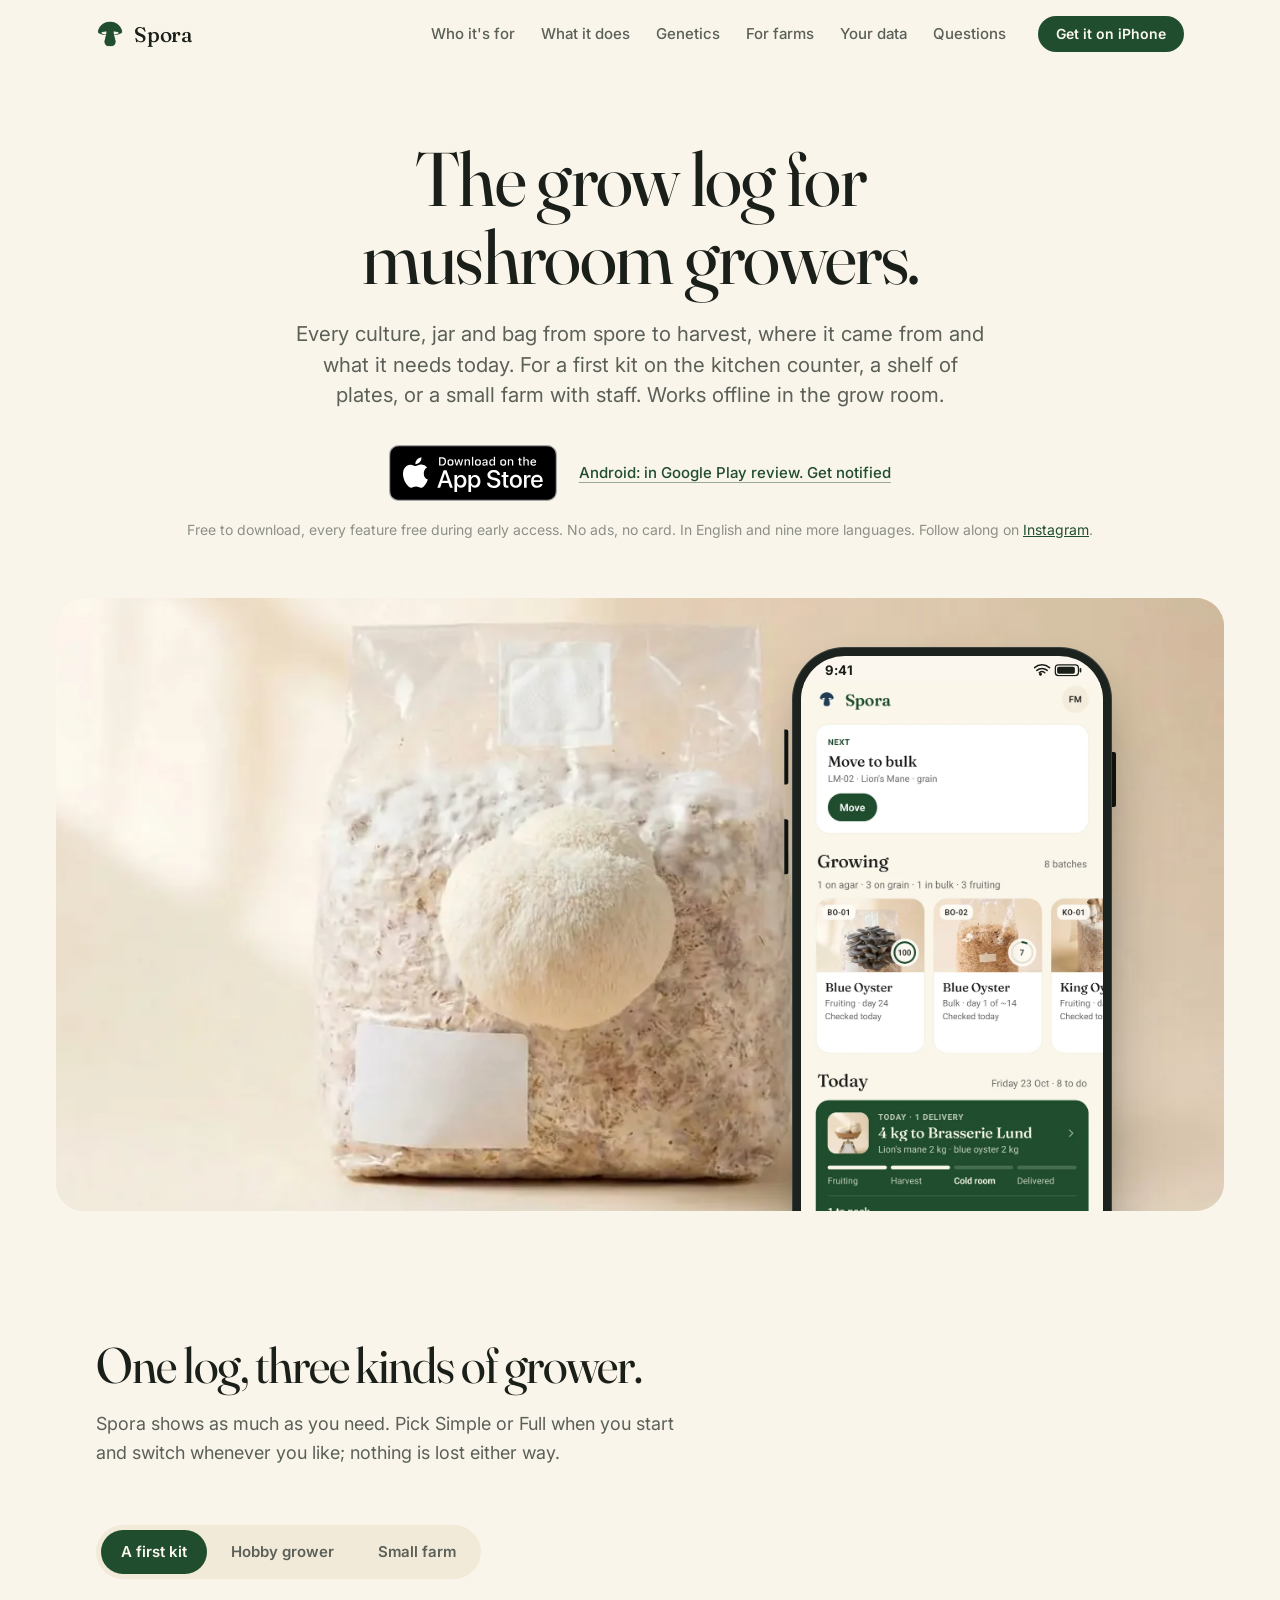
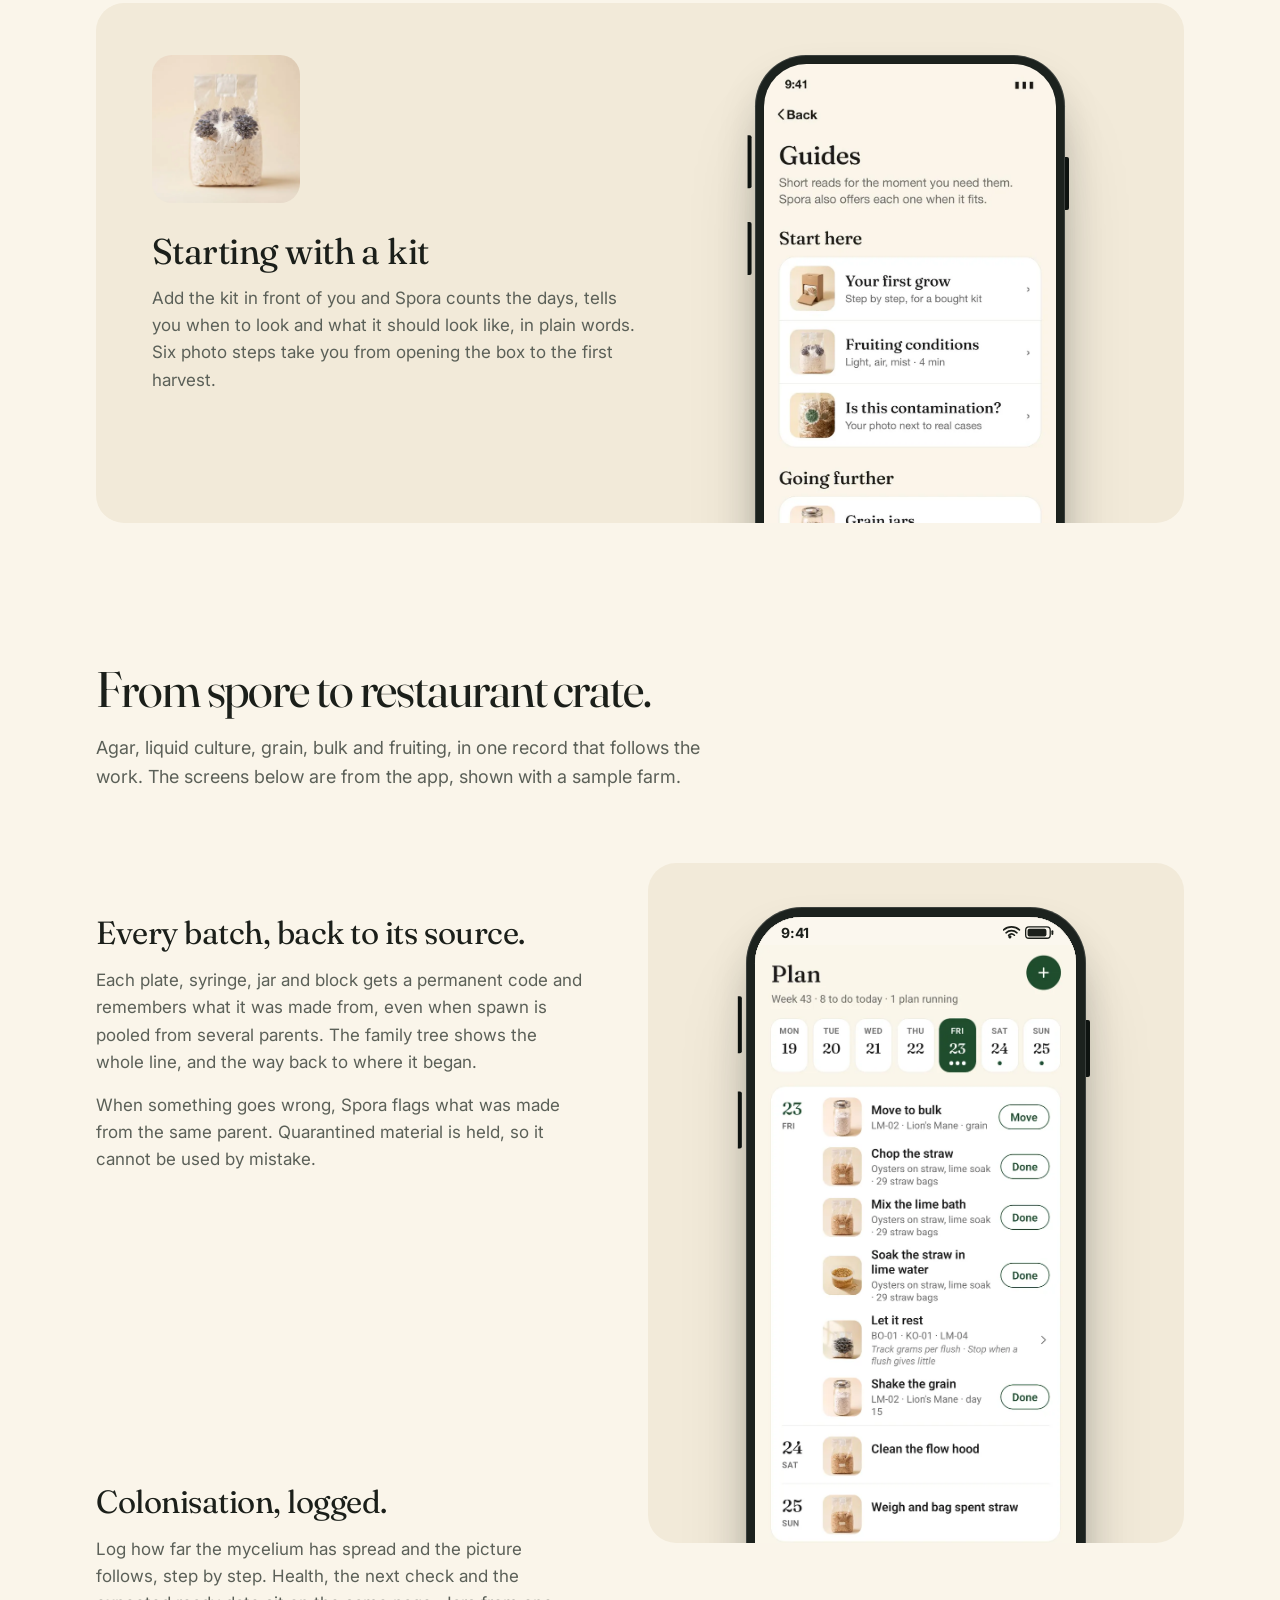
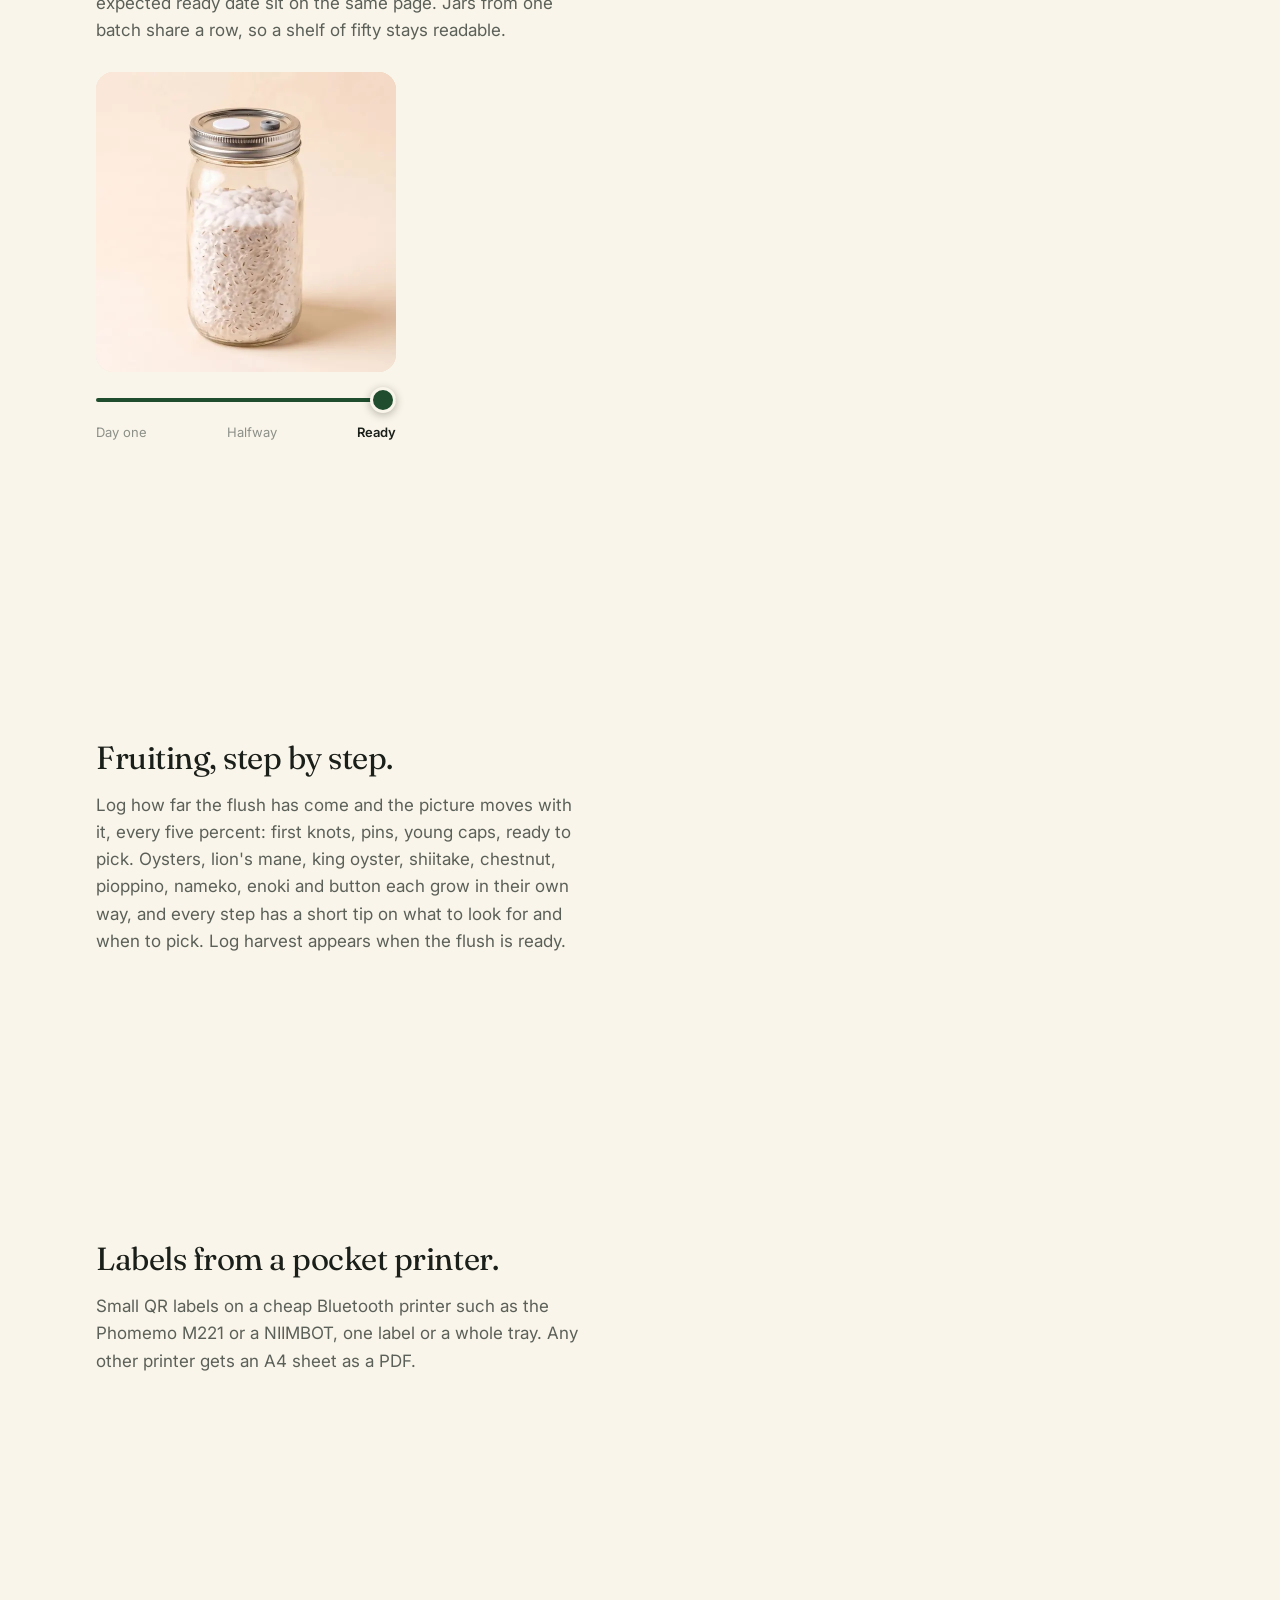
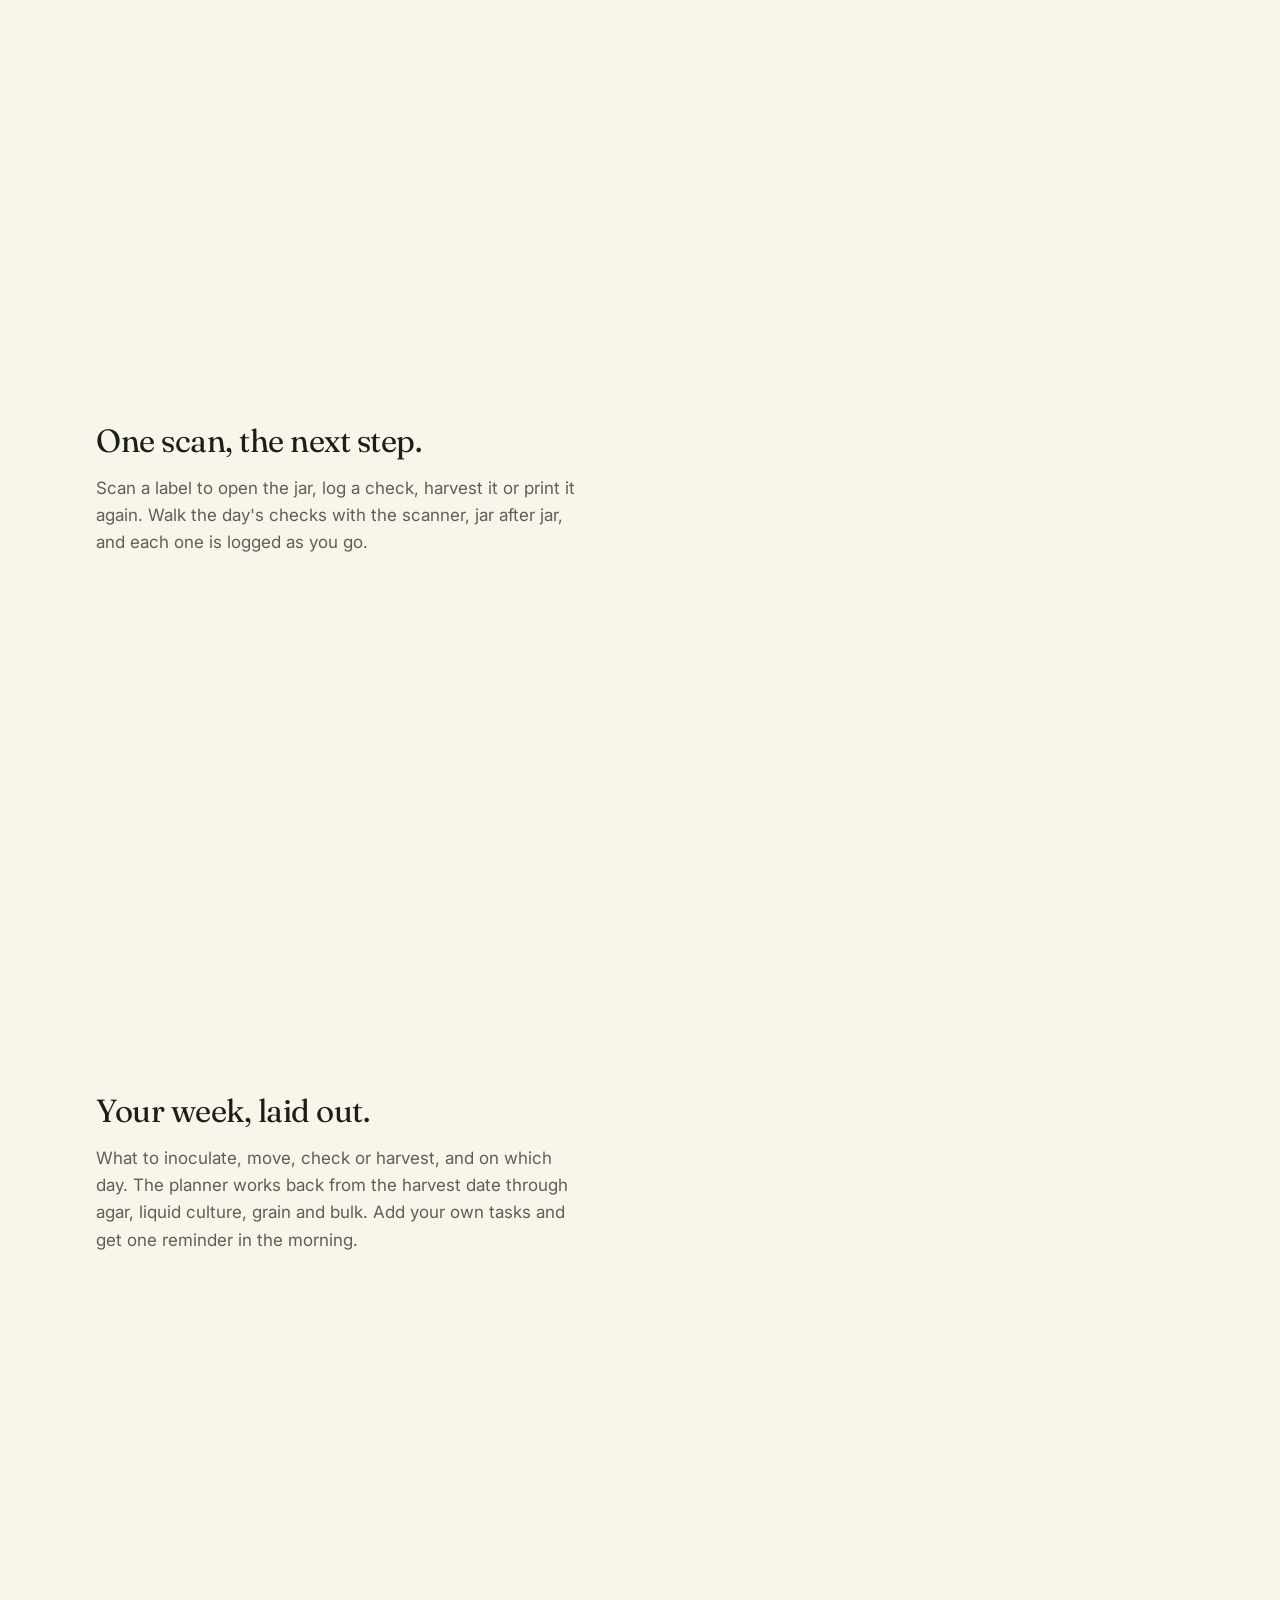
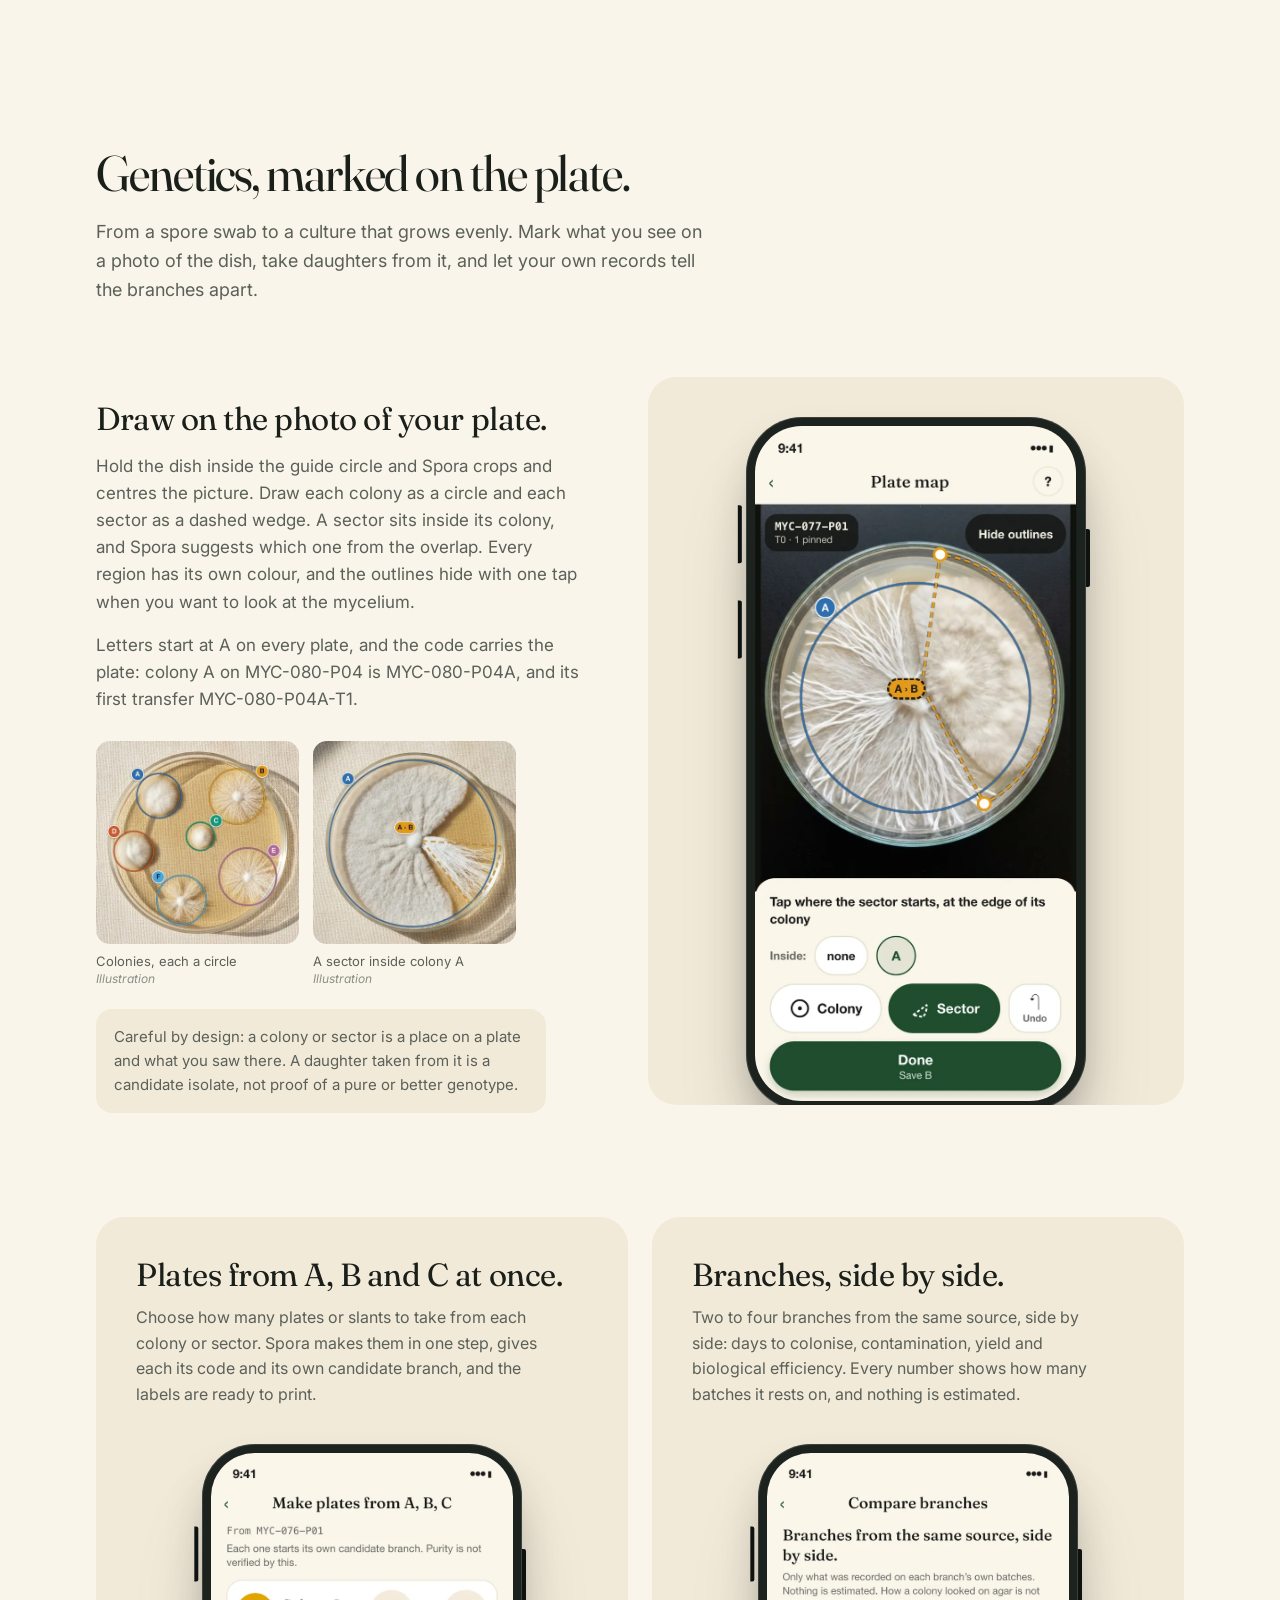
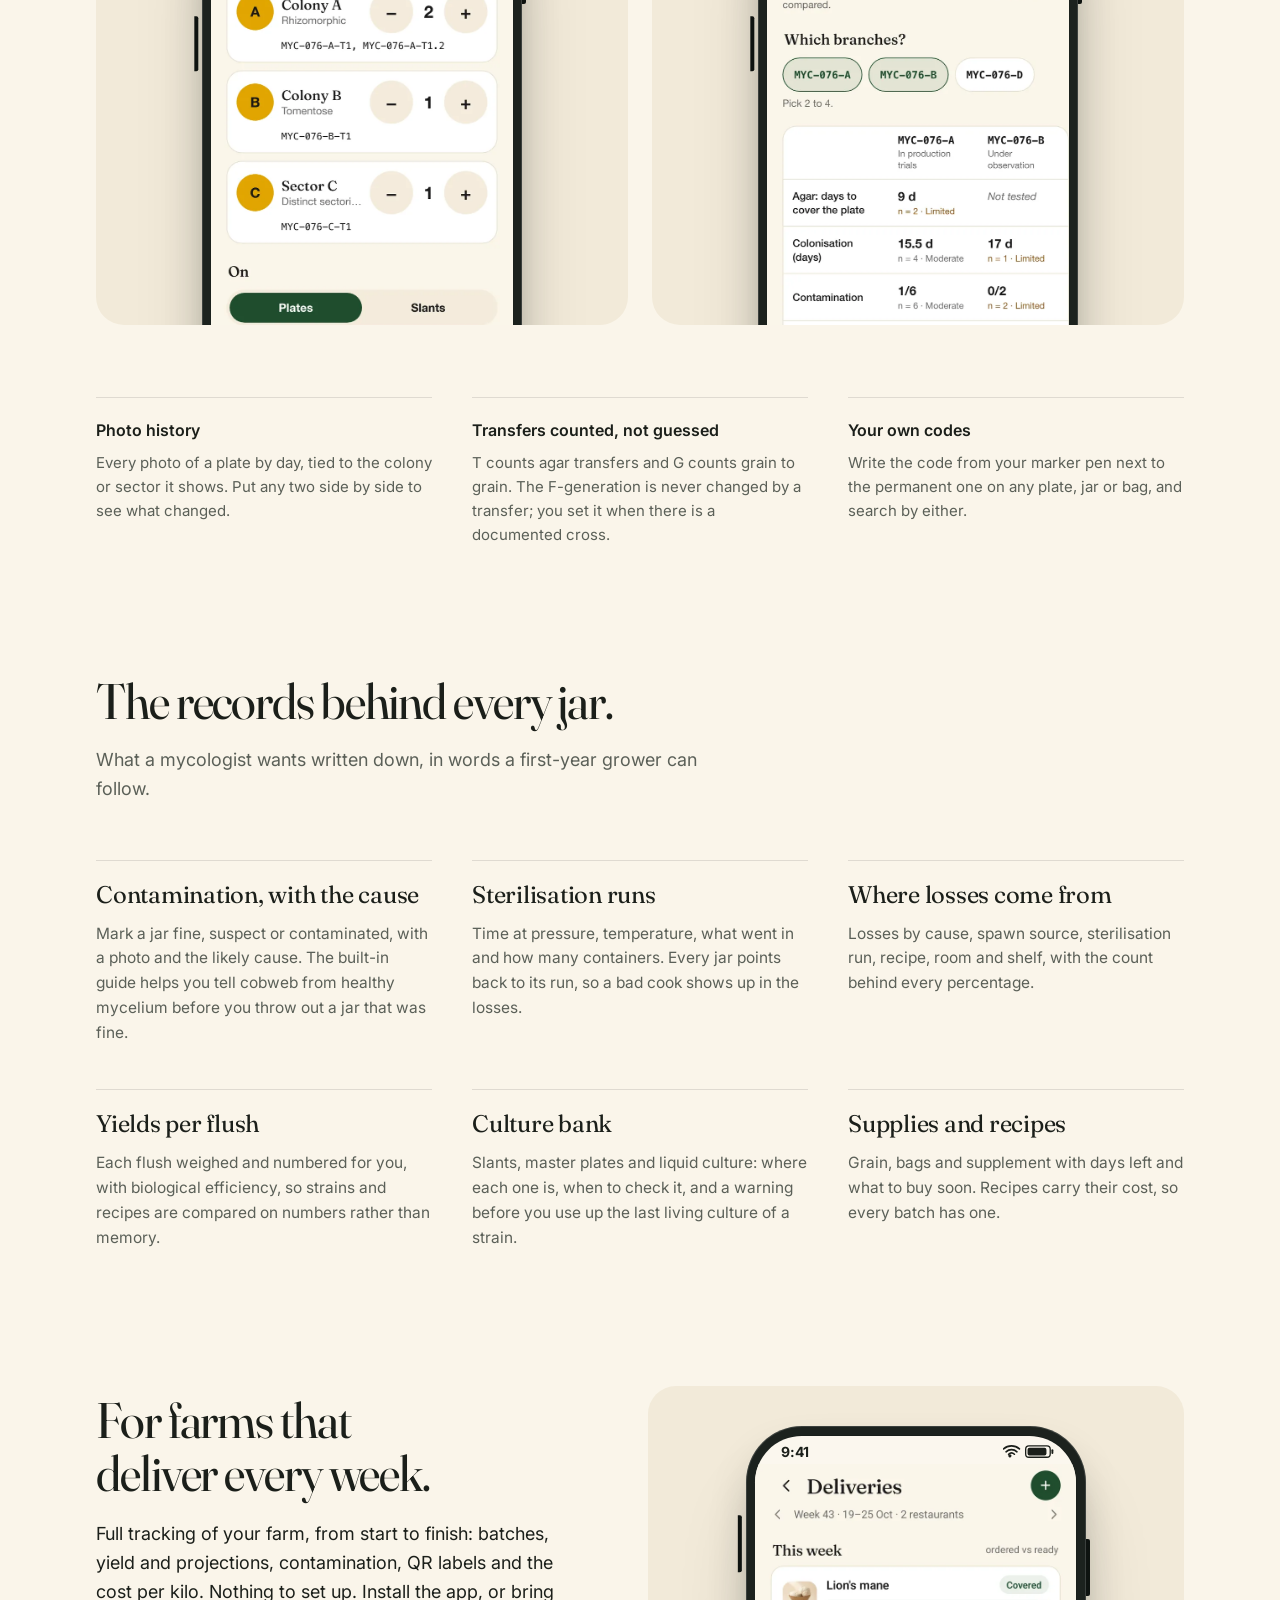
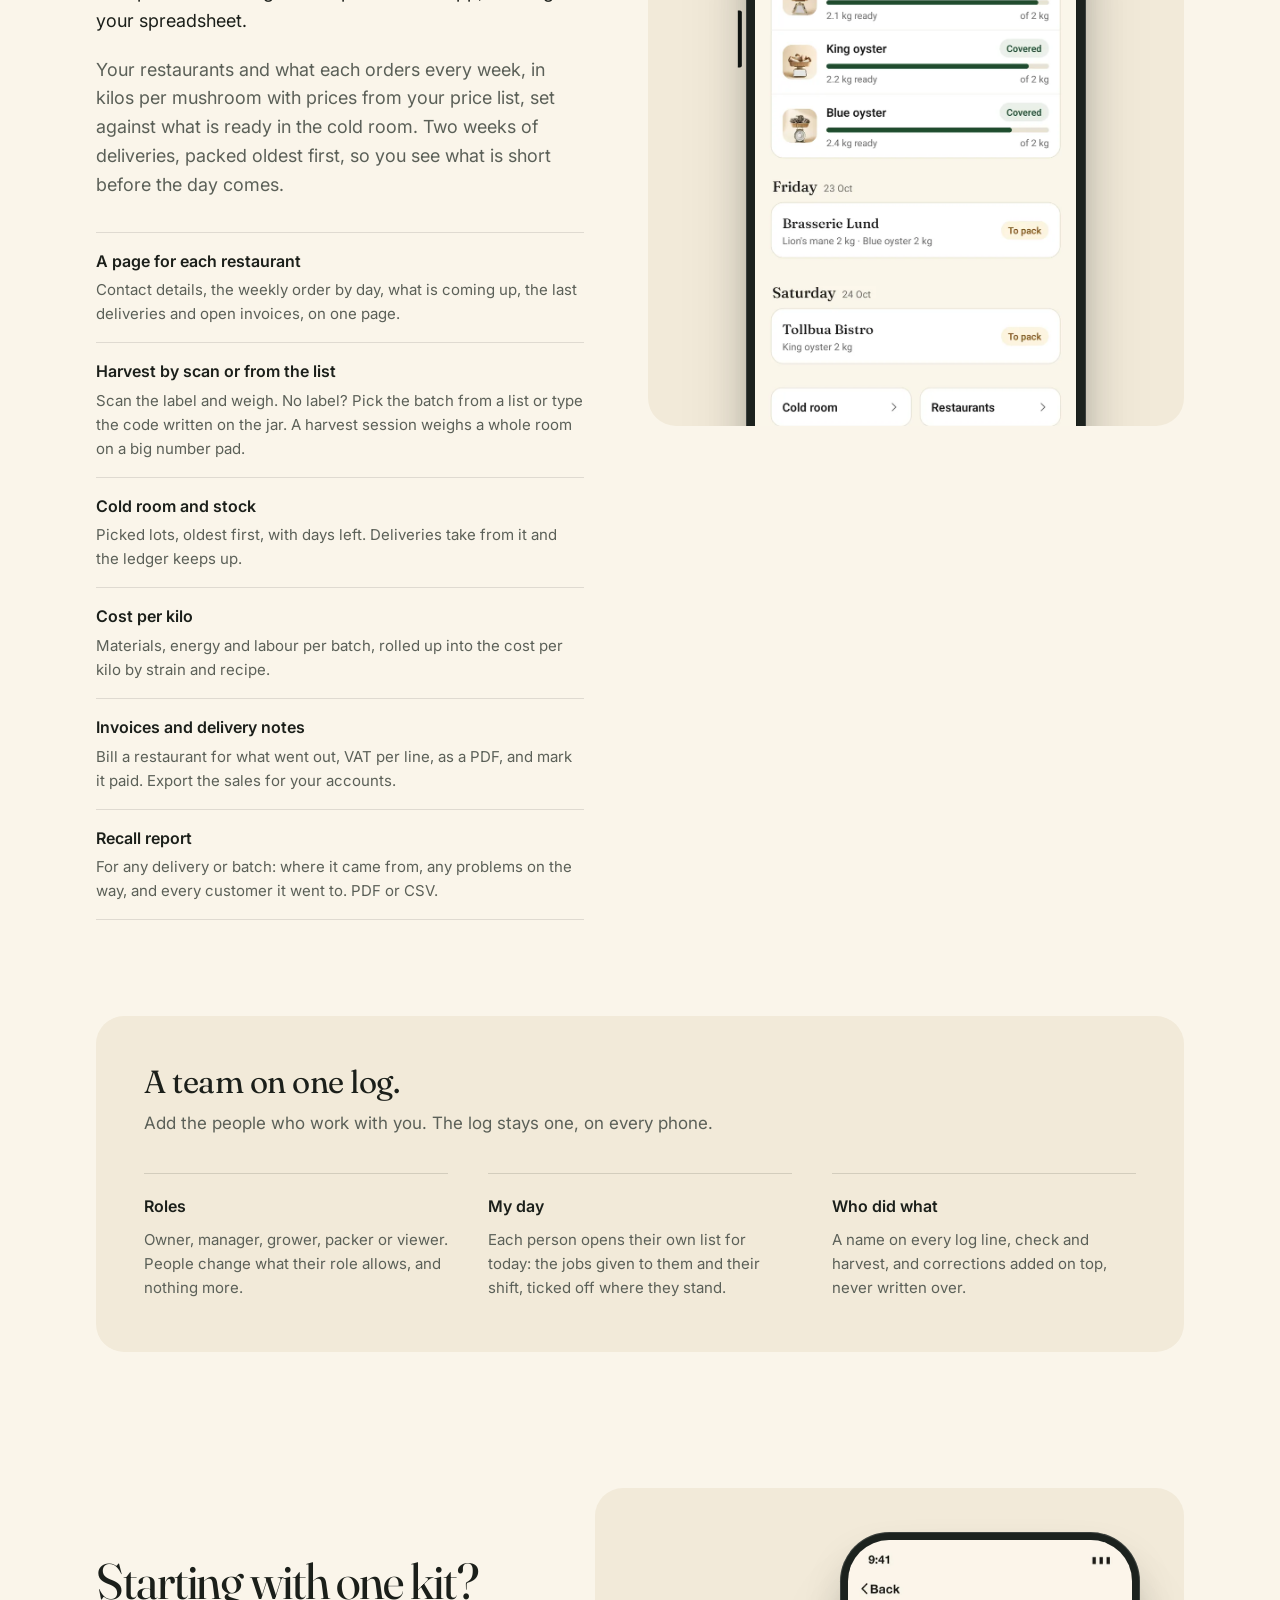
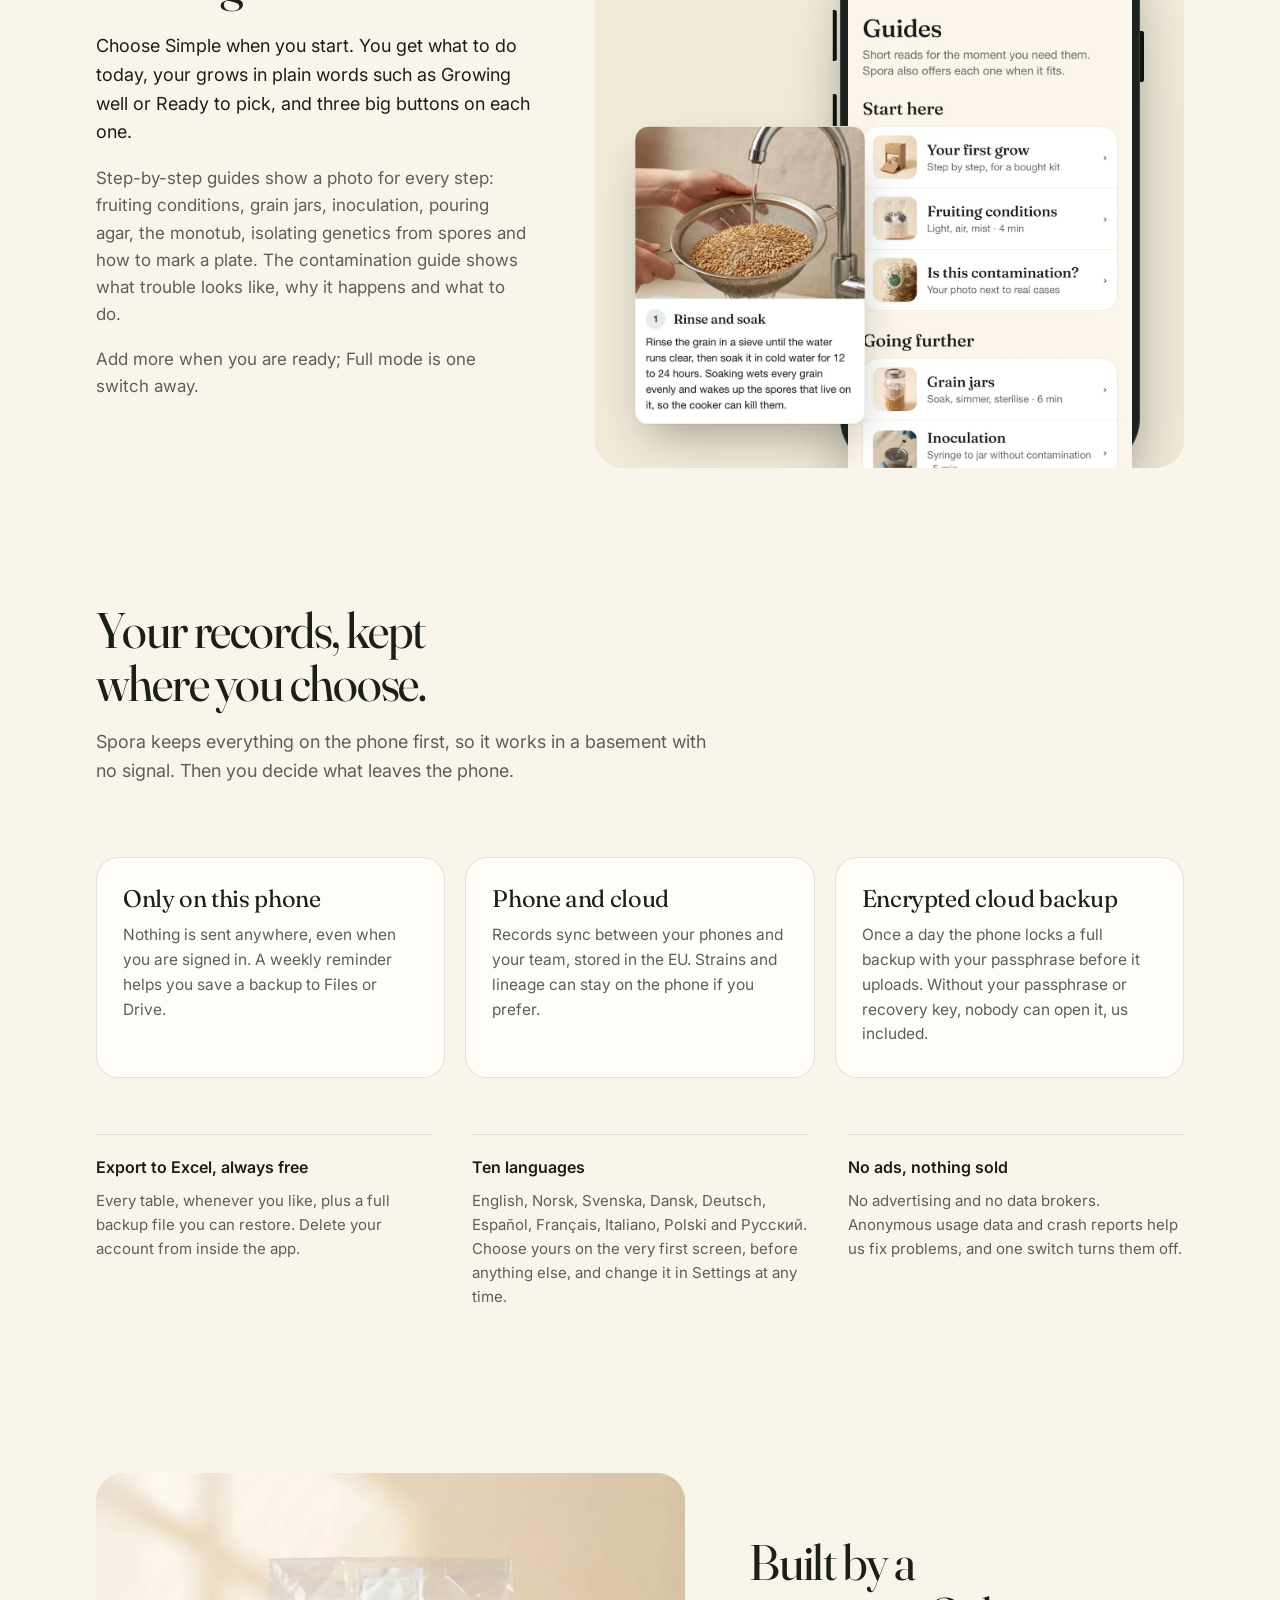
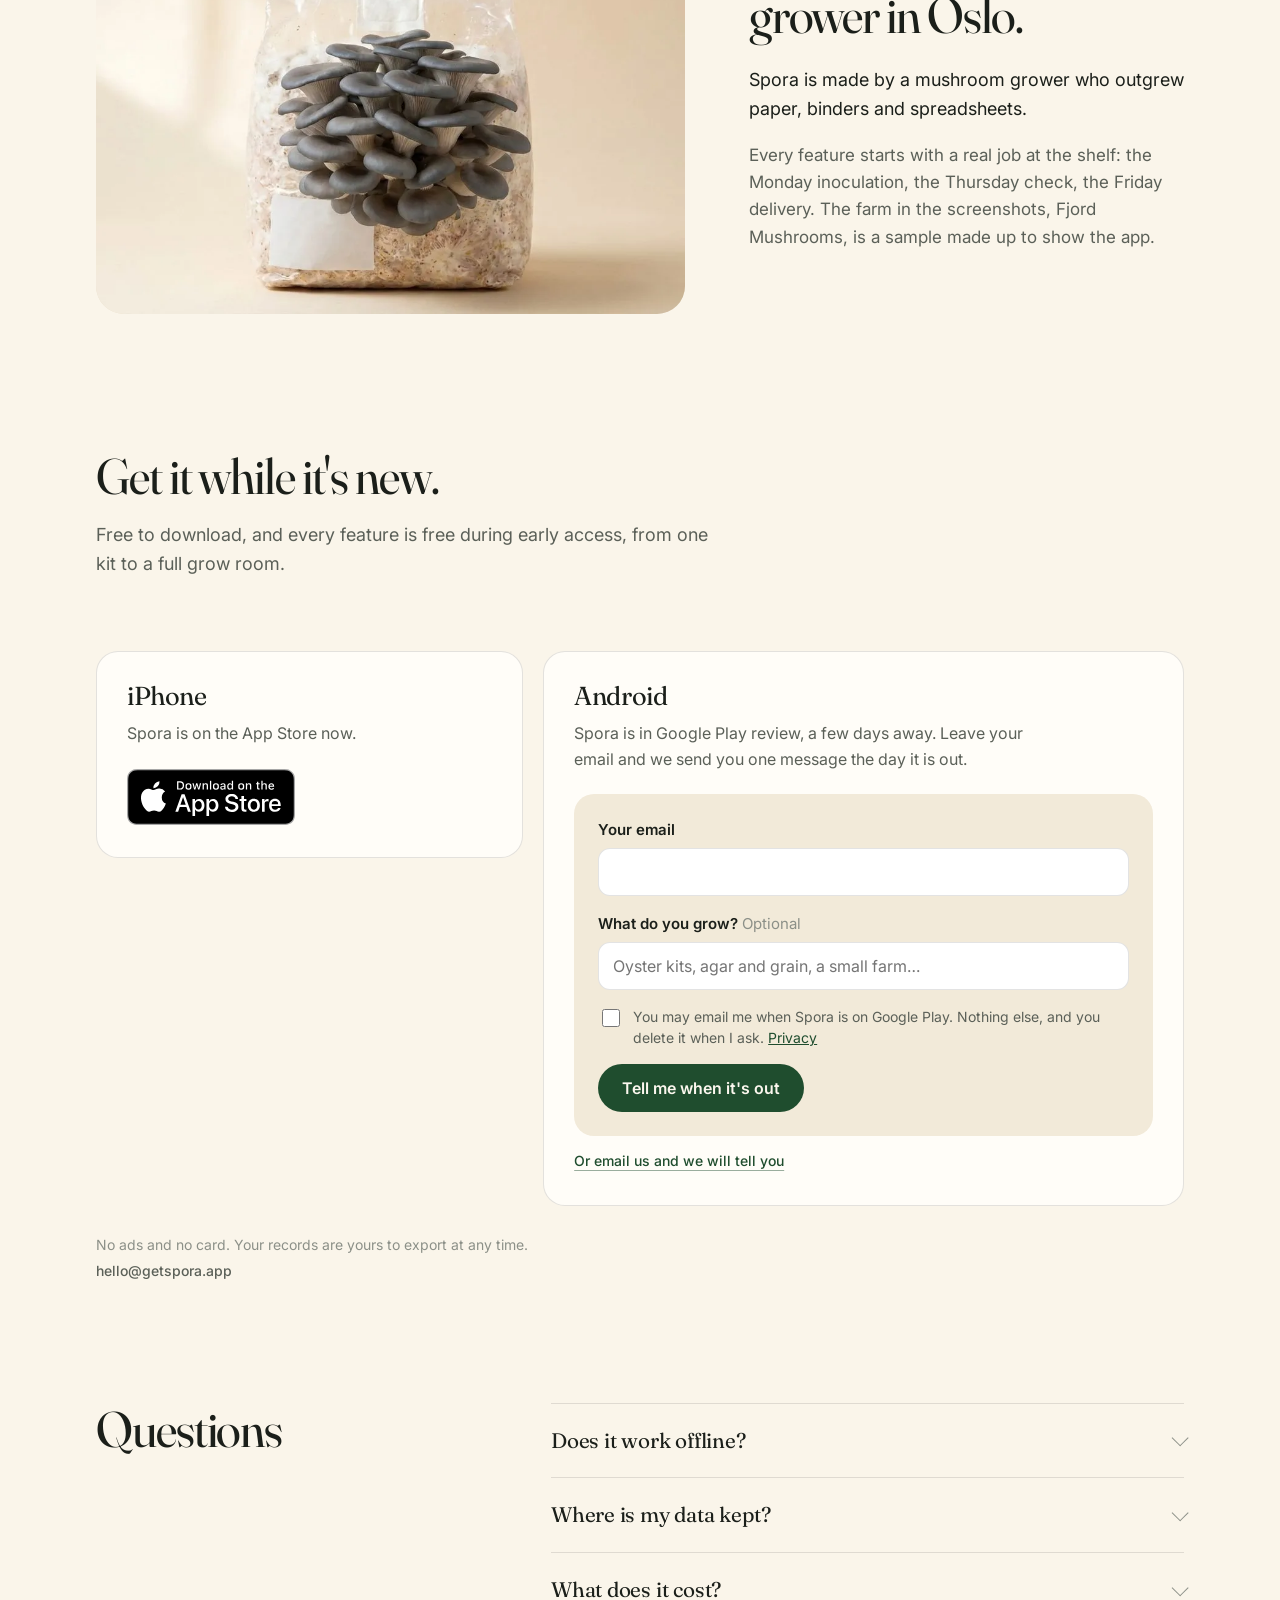
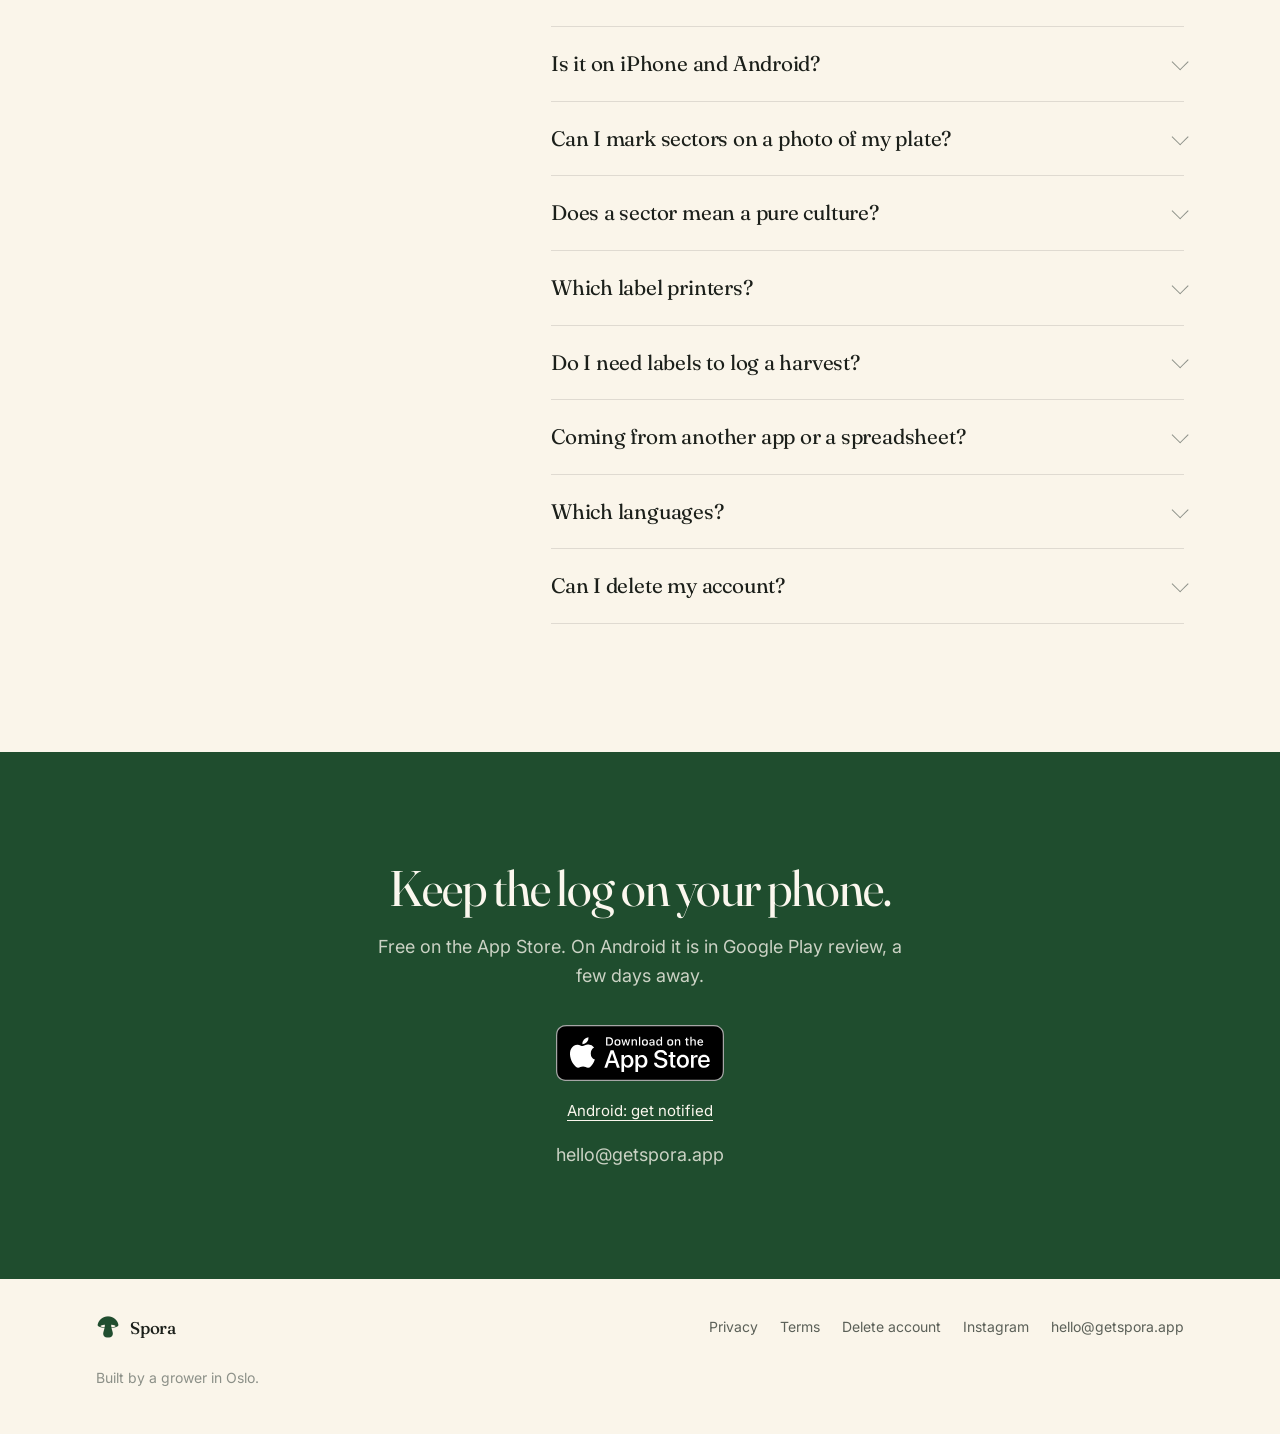
==== commit 7edef011: "Site v3: Android in Google Play review, notify form, store badge and interactions - Android wording " ====
--- a/index.html
+++ b/index.html
@@ -4,7 +4,7 @@
 <meta charset="utf-8">
 <meta name="viewport" content="width=device-width, initial-scale=1">
 <title>Spora: the mushroom grow log, from spore to harvest</title>
-<meta name="description" content="Spora is a grow log for mushroom growers, from a first kit to a small farm with staff. Lineage and family tree, a plate map for colonies and sectors, step-by-step guides with photos, QR labels and scanning, harvests, restaurant orders and a team log. Works offline, in 10 languages. Free on the App Store for iPhone. Android soon.">
+<meta name="description" content="Spora is a grow log for mushroom growers, from a first kit to a small farm with staff. Lineage and family tree, a plate map for colonies and sectors, step-by-step guides with photos, QR labels and scanning, harvests, restaurant orders and a team log. Works offline, in 10 languages. Free on the App Store for iPhone. Android is in Google Play review, a few days away.">
 <link rel="canonical" href="https://getspora.app/">
 <meta name="apple-itunes-app" content="app-id=6827535973">
 <meta name="theme-color" content="#FAF5EA">
@@ -12,7 +12,7 @@
 <meta property="og:type" content="website">
 <meta property="og:site_name" content="Spora">
 <meta property="og:title" content="Spora: the mushroom grow log, from spore to harvest">
-<meta property="og:description" content="Lineage and family tree, a plate map for colonies and sectors, QR labels, harvests, restaurant orders and a team log. Works offline, in 10 languages. Free on the App Store for iPhone. Android soon.">
+<meta property="og:description" content="Lineage and family tree, a plate map for colonies and sectors, QR labels, harvests, restaurant orders and a team log. Works offline, in 10 languages. Free on the App Store for iPhone. Android is in Google Play review, a few days away.">
 <meta property="og:url" content="https://getspora.app/">
 <meta property="og:image" content="https://getspora.app/og.jpg">
 <meta property="og:image:width" content="1200">
@@ -21,7 +21,7 @@
 <meta property="og:locale" content="en_GB">
 <meta name="twitter:card" content="summary_large_image">
 <meta name="twitter:title" content="Spora: the mushroom grow log, from spore to harvest">
-<meta name="twitter:description" content="Lineage and family tree, a plate map for colonies and sectors, QR labels, harvests, restaurant orders and a team log. Works offline, in 10 languages. Free on the App Store for iPhone. Android soon.">
+<meta name="twitter:description" content="Lineage and family tree, a plate map for colonies and sectors, QR labels, harvests, restaurant orders and a team log. Works offline, in 10 languages. Free on the App Store for iPhone. Android is in Google Play review, a few days away.">
 <meta name="twitter:image" content="https://getspora.app/og.jpg">
 <link rel="icon" href="favicon.png" sizes="64x64" type="image/png">
 <link rel="icon" href="favicon-32.png" sizes="32x32" type="image/png">
@@ -72,8 +72,8 @@
     <h1>The grow log for mushroom growers.</h1>
     <p class="lede">Every culture, jar and bag from spore to harvest, where it came from and what it needs today. For a first kit on the kitchen counter, a shelf of plates, or a small farm with staff. Works offline in the grow room.</p>
     <div class="actions">
-      <a class="btn" href="https://apps.apple.com/app/id6827535973">Download on the App Store</a>
-      <a class="link-quiet" href="#access">Android: join the test</a>
+      <a class="store" href="https://apps.apple.com/app/id6827535973"><img src="img/badge-app-store.svg" width="120" height="40" alt="Download on the App Store"></a>
+      <a class="link-quiet" href="#android">Android: in Google Play review. Get notified</a>
     </div>
     <p class="fine">Free to download, every feature free during early access. No ads, no card. In English and nine more languages. Follow along on <a href="https://www.instagram.com/sporagrow/">Instagram</a>.</p>
   </div>
@@ -95,17 +95,17 @@
       <p>Spora shows as much as you need. Pick Simple or Full when you start and switch whenever you like; nothing is lost either way.</p>
     </header>
     <ul class="who-list">
-      <li>
+      <li data-tab="A first kit" data-screen="img/screen-guides.webp" data-screen-alt="The Guides screen in Spora, a list of step-by-step guides with a photo for each.">
         <img src="img/stage-fruiting.webp" width="600" height="600" alt="A grow bag with clusters of blue oyster mushrooms." loading="lazy">
         <h3>Starting with a kit</h3>
         <p>Add the kit in front of you and Spora counts the days, tells you when to look and what it should look like, in plain words. Six photo steps take you from opening the box to the first harvest.</p>
       </li>
-      <li>
+      <li data-tab="Hobby grower" data-screen-bar data-screen="img/screen-batches.webp" data-screen-alt="The Batches screen: batch LM-02 is ready to move to bulk substrate, then agar plates and grain jars listed by stage, each with its progress and the date it should be ready.">
         <img src="img/stage-agar.webp" width="600" height="600" alt="An agar plate with white mycelium growing out from the centre." loading="lazy">
         <h3>Serious hobby growers</h3>
         <p>Plates, liquid culture, grain and bulk with every parent recorded. Colonies and sectors marked on a photo of the plate, transfer counts, contamination with the cause, and the numbers to compare branches and recipes.</p>
       </li>
-      <li>
+      <li data-tab="Small farm" data-screen-bar data-screen="img/screen-orders.webp" data-screen-alt="Deliveries for week 43: lion's mane, king oyster and blue oyster each marked covered, then Friday's and Saturday's restaurant orders.">
         <img src="img/farm-shelves.webp" width="640" height="794" alt="A metal rack holding three shelves of substrate bags." loading="lazy">
         <h3>Small farms with staff</h3>
         <p>Labels and a scanner on every shelf, harvests weighed by the crate, weekly restaurant orders, invoices and a recall report. Everyone on the team sees their own day.</p>
@@ -121,7 +121,9 @@
       <p>Agar, liquid culture, grain, bulk and fruiting, in one record that follows the work. The screens below are from the app, shown with a sample farm.</p>
     </header>
 
-    <article class="row">
+    <div class="tour" data-tour>
+    <div class="tour-steps">
+    <article class="row" data-step>
       <div class="row-text">
         <h3>Every batch, back to its source.</h3>
         <p>Each plate, syringe, jar and block gets a permanent code and remembers what it was made from, even when spawn is pooled from several parents. The family tree shows the whole line, and the way back to where it began.</p>
@@ -135,7 +137,7 @@
       </div>
     </article>
 
-    <article class="row row-flip">
+    <article class="row row-flip" data-step>
       <div class="row-text">
         <h3>Colonisation, logged.</h3>
         <p>Log how far the mycelium has spread and the picture follows, step by step. Health, the next check and the expected ready date sit on the same page. Jars from one batch share a row, so a shelf of fifty stays readable.</p>
@@ -153,10 +155,12 @@
       </div>
     </article>
 
-    <article class="row row-solo">
-      <div class="row-text">
+    <article class="row row-solo" data-step="photo">
+      <div class="row-text">
+        <div class="solo-copy">
         <h3>Fruiting, step by step.</h3>
         <p>Log how far the flush has come and the picture moves with it, every five percent: first knots, pins, young caps, ready to pick. Oysters, lion's mane, king oyster, shiitake, chestnut, pioppino, nameko, enoki and button each grow in their own way, and every step has a short tip on what to look for and when to pick. Log harvest appears when the flush is ready.</p>
+        </div>
         <ul class="trio" aria-label="Fruiting pictures, first pins to ready to pick">
           <li><img src="img/fruit-pins.webp" width="600" height="600" alt="A closed grow bag with a small knot of pins on top of the white substrate." loading="lazy"><span>First pins</span></li>
           <li><img src="img/fruit-young.webp" width="600" height="600" alt="The same bag with a cluster of young mushrooms, caps still rounded." loading="lazy"><span>Young caps</span></li>
@@ -165,7 +169,7 @@
       </div>
     </article>
     <div class="pair">
-      <article class="card">
+      <article class="card" data-step>
         <div class="card-text">
           <h3>Labels from a pocket printer.</h3>
           <p>Small QR labels on a cheap Bluetooth printer such as the Phomemo M221 or a NIIMBOT, one label or a whole tray. Any other printer gets an A4 sheet as a PDF.</p>
@@ -175,7 +179,7 @@
           <img src="img/screen-labels.webp" width="720" height="1513" alt="Label settings with a preview of a 30 by 20 millimetre label for blue oyster BO-02, with its QR code." loading="lazy"></div>
         </figure>
       </article>
-      <article class="card">
+      <article class="card" data-step>
         <div class="card-text">
           <h3>One scan, the next step.</h3>
           <p>Scan a label to open the jar, log a check, harvest it or print it again. Walk the day's checks with the scanner, jar after jar, and each one is logged as you go.</p>
@@ -187,7 +191,7 @@
       </article>
     </div>
 
-    <article class="row row-after-pair">
+    <article class="row row-after-pair" data-step>
       <div class="row-text">
         <h3>Your week, laid out.</h3>
         <p>What to inoculate, move, check or harvest, and on which day. The planner works back from the harvest date through agar, liquid culture, grain and bulk. Add your own tasks and get one reminder in the morning.</p>
@@ -199,6 +203,8 @@
         </figure>
       </div>
     </article>
+    </div>
+    </div>
   </div>
 </section>
 
@@ -369,28 +375,33 @@
   <div class="wrap">
     <header class="section-head">
       <h2>Get it while it's new.</h2>
-      <p>Spora is <a href="https://apps.apple.com/app/id6827535973">on the App Store for iPhone</a>. On Android it is in early access, as a closed test on Google Play, and opens to everyone soon. It's free to download, and every feature is free while we test, from one kit to a full grow room.</p>
-    </header>
-    <dl class="steps">
-      <div><dt>Leave your email</dt><dd>The Gmail address on your Android phone, and what you grow if you like. The form below or a short email both work.</dd></div>
-      <div><dt>Get the link</dt><dd>We add you to the test and send a Google Play link. Spora installs like any other app, and updates arrive the same way.</dd></div>
-      <div><dt>Grow as usual</dt><dd>Add your first kit, strain or batch and keep the log for a few weeks. Help &amp; feedback in the app reaches us directly.</dd></div>
-    </dl>
-    <form id="signup" class="signup" hidden novalidate>
-      <input type="hidden" name="platform" value="android">
-      <label class="signup-field"><span data-email-label>Gmail address on your Android phone</span>
-        <input type="email" name="email" autocomplete="email" inputmode="email" required maxlength="254"></label>
-      <label class="signup-field"><span>What do you grow? <i>Optional</i></span>
-        <input type="text" name="grows" maxlength="300" placeholder="Oyster kits, agar and grain, a small farm…"></label>
-      <label class="signup-hp" aria-hidden="true">Website <input type="text" name="website" tabindex="-1" autocomplete="off"></label>
-      <label class="signup-consent"><input type="checkbox" name="consent" required>
-        <span>You may email me about the Spora test or the iPhone launch. Nothing else, and you delete it when I ask. <a href="privacy.html#website">Privacy</a></span></label>
-      <button class="btn" type="submit">Send</button>
-      <p class="signup-status" role="status" aria-live="polite"></p>
-    </form>
-    <div class="actions signup-alt">
-      <a class="link-quiet" href="mailto:hello@getspora.app?subject=Spora%20Android%20test&amp;body=Hi%2C%20I%27d%20like%20to%20join%20the%20Spora%20test.%0A%0AI%20grow%3A%20%0AMy%20setup%20(kit%2C%20tent%2C%20room%2C%20farm)%3A%20%0AGmail%20on%20my%20Android%20phone%3A%20%0A">Or email us to join the Android test</a>
-      <a class="link-quiet" href="https://apps.apple.com/app/id6827535973">On iPhone? Download it from the App Store</a>
+      <p>Free to download, and every feature is free during early access, from one kit to a full grow room.</p>
+    </header>
+    <div class="get">
+      <div class="get-card">
+        <h3>iPhone</h3>
+        <p>Spora is on the App Store now.</p>
+        <div class="stores"><a class="store" href="https://apps.apple.com/app/id6827535973"><img src="img/badge-app-store.svg" width="120" height="40" alt="Download on the App Store"></a></div>
+      </div>
+      <div class="get-card" id="android">
+        <h3>Android</h3>
+        <p>Spora is in Google Play review, a few days away. Leave your email and we send you one message the day it is out.</p>
+        <form id="signup" class="signup" hidden novalidate>
+          <input type="hidden" name="platform" value="android">
+          <label class="signup-field"><span>Your email</span>
+            <input type="email" name="email" autocomplete="email" inputmode="email" required maxlength="254"></label>
+          <label class="signup-field"><span>What do you grow? <i>Optional</i></span>
+            <input type="text" name="grows" maxlength="300" placeholder="Oyster kits, agar and grain, a small farm…"></label>
+          <label class="signup-hp" aria-hidden="true">Website <input type="text" name="website" tabindex="-1" autocomplete="off"></label>
+          <label class="signup-consent"><input type="checkbox" name="consent" required>
+            <span>You may email me when Spora is on Google Play. Nothing else, and you delete it when I ask. <a href="privacy.html#website">Privacy</a></span></label>
+          <button class="btn" type="submit">Tell me when it's out</button>
+          <p class="signup-status" role="status" aria-live="polite"></p>
+        </form>
+        <div class="actions signup-alt">
+          <a class="link-quiet" href="mailto:hello@getspora.app?subject=Spora%20on%20Android&amp;body=Hi%2C%20please%20tell%20me%20when%20Spora%20is%20on%20Google%20Play.%0A%0AI%20grow%3A%20%0A">Or email us and we will tell you</a>
+        </div>
+      </div>
     </div>
     <p class="fine">No ads and no card. Your records are yours to export at any time. <span class="mail">hello@getspora.app</span></p>
   </div>
@@ -414,7 +425,7 @@
     </details>
     <details>
       <summary>Is it on iPhone and Android?</summary>
-      <p>On iPhone, yes: <a href="https://apps.apple.com/app/id6827535973">download it from the App Store</a>. On Android, Spora is in a closed test on Google Play and opens to everyone soon. Leave your email above to join the test now.</p>
+      <p>On iPhone, yes: <a href="https://apps.apple.com/app/id6827535973">download it from the App Store</a>. On Android, Spora is in Google Play review, a few days away. <a href="#android">Leave your email</a> and we will tell you the day it is out.</p>
     </details>
     <details>
       <summary>Can I mark sectors on a photo of my plate?</summary>
@@ -451,8 +462,9 @@
 <section class="closing">
   <div class="wrap">
     <h2>Keep the log on your phone.</h2>
-    <p>Free on the App Store. On Android, leave your email and we will add you to the test.</p>
-    <a class="btn btn-light" href="https://apps.apple.com/app/id6827535973">Download on the App Store</a>
+    <p>Free on the App Store. On Android it is in Google Play review, a few days away.</p>
+    <div class="stores"><a class="store" href="https://apps.apple.com/app/id6827535973"><img src="img/badge-app-store.svg" width="120" height="40" alt="Download on the App Store"></a></div>
+    <p class="closing-alt"><a href="#android">Android: get notified</a></p>
     <p class="closing-mail"><a href="mailto:hello@getspora.app">hello@getspora.app</a></p>
   </div>
 </section>
@@ -473,5 +485,6 @@
   </div>
 </footer>
 <script src="signup.js" defer></script>
+<script src="site.js" defer></script>
 </body>
 </html>
--- a/site.css
+++ b/site.css
@@ -171,10 +171,6 @@
 
 /* Access */
 .access{padding:136px 0 0}
-.steps{display:grid;grid-template-columns:repeat(3,minmax(0,1fr));gap:40px;margin:0 0 48px}
-.steps div{margin:0;padding-top:20px;border-top:1px solid var(--line)}
-.steps dt{font-weight:600;font-size:17px}
-.steps dd{margin:8px 0 0;color:var(--ink-soft);font-size:15px}
 .access .fine{margin-top:18px}
 .access .fine .mail{display:block;margin-top:4px}
 
@@ -273,7 +269,6 @@
   .species{gap:12px;margin-top:28px}
   .species img{border-radius:14px}
   .species span{font-size:16px;margin-top:8px}
-  .steps{grid-template-columns:1fr;gap:20px;margin-bottom:36px}
   .access .actions .btn{flex:1 1 100%}
   .closing{margin-top:96px;padding:80px 0}
   .foot nav{margin-left:0}
@@ -352,3 +347,110 @@
 @media (max-width:560px){.signup{padding:18px;border-radius:16px}.signup .btn{justify-self:stretch}}
 .signup-status:empty{display:none}
 .farm-sec .row-text > p.farm-intro{color:var(--ink)}
+
+/* ---- v3: interactions (site.js). Every rule below needs a class that site.js adds. ---- */
+
+/* Kit / hobby / farm switch */
+.who-tabs{display:inline-flex;gap:4px;padding:5px;border-radius:999px;background:var(--cream-deep);margin:-28px 0 24px}
+.who-tabs button{font:600 15px/1 var(--sans);color:var(--ink-soft);background:none;border:0;border-radius:999px;padding:0 20px;min-height:44px;cursor:pointer;transition:background .2s ease,color .2s ease}
+.who-tabs button:hover{color:var(--ink)}
+.who-tabs button[aria-selected=true]{background:var(--green);color:#FBF7EE}
+.who-list.is-switch{display:block;border-radius:28px;background:var(--cream-deep);overflow:hidden}
+.who-list.is-switch>li{display:grid;grid-template-columns:minmax(0,1fr) minmax(0,.9fr);gap:56px;align-items:start;height:520px;padding:52px 56px 0}
+.who-list.is-switch>li[hidden]{display:none}
+.who-list.is-switch .who-copy>img{width:148px;border-radius:20px}
+.who-list.is-switch h3{font-size:clamp(28px,2.8vw,36px);margin-top:28px}
+.who-list.is-switch p{font-size:17px;margin-top:14px}
+.who-list.is-switch .phone{--pw:310px;justify-self:center}
+.who-list.is-switch .phone img{border-radius:0;aspect-ratio:720/1513;object-fit:fill}
+@keyframes who-copy{from{opacity:0;transform:translateY(8px)}}
+@keyframes who-phone{from{opacity:0;transform:translateY(28px)}}
+.who-list.is-switch>li.is-in .who-copy{animation:who-copy .4s cubic-bezier(.2,.7,.2,1) both}
+.who-list.is-switch>li.is-in .phone{animation:who-phone .55s cubic-bezier(.2,.7,.2,1) both}
+
+/* Photo slider */
+.scrub{margin-top:28px;max-width:420px}
+.scrub-stage{position:relative;aspect-ratio:1;border-radius:18px;overflow:hidden;background:var(--panel)}
+.scrub-stage img{position:absolute;inset:0;width:100%;height:100%;object-fit:cover}
+.scrub-range{-webkit-appearance:none;appearance:none;display:block;width:100%;height:44px;margin:6px 0 0;background:none;cursor:pointer;--fill:0%}
+.scrub-range::-webkit-slider-runnable-track{height:4px;border-radius:2px;background:linear-gradient(to right,var(--green) var(--fill),rgba(27,31,26,.16) var(--fill))}
+.scrub-range::-moz-range-track{height:4px;border-radius:2px;background:rgba(27,31,26,.16)}
+.scrub-range::-moz-range-progress{height:4px;border-radius:2px;background:var(--green)}
+.scrub-range::-webkit-slider-thumb{-webkit-appearance:none;width:26px;height:26px;margin-top:-11px;border-radius:50%;background:var(--green);border:3px solid var(--cream);box-shadow:0 2px 8px rgba(27,31,26,.3)}
+.scrub-range::-moz-range-thumb{width:20px;height:20px;border-radius:50%;background:var(--green);border:3px solid var(--cream);box-shadow:0 2px 8px rgba(27,31,26,.3)}
+.scrub-range:focus-visible{outline:3px solid var(--green);outline-offset:2px;border-radius:8px}
+.scrub-marks{display:flex;justify-content:space-between;font-size:13px;color:var(--ink-faint)}
+.scrub-marks span{transition:color .15s ease}
+.scrub-marks .is-on{color:var(--ink);font-weight:600}
+.row-solo .has-scrub{display:grid;grid-template-columns:minmax(0,1fr) minmax(0,420px);gap:64px;align-items:center}
+.row-solo .has-scrub .scrub{margin-top:0}
+
+/* Feature tour: one phone that stays while the steps scroll (wide screens only) */
+.tour.is-tour{display:grid;grid-template-columns:minmax(0,1fr) minmax(0,1.1fr);gap:64px;align-items:start;margin-bottom:104px}
+.is-tour .tour-steps{min-width:0}
+.is-tour [data-step]{display:flex;flex-direction:column;justify-content:center;min-height:76vh;margin:0;padding:0;background:none;border-radius:0;overflow:visible}
+.is-tour [data-step]:first-child{justify-content:flex-start;min-height:62vh;padding-top:52px}
+.is-tour .row-text{padding-top:0;order:0}
+.is-tour .row-media,.is-tour .card .phone{display:none}
+.is-tour .pair{display:block;margin:0}
+.is-tour .card-text p{font-size:17px;margin-top:16px;max-width:30em}
+.is-tour .has-scrub{display:block}
+.is-tour .scrub{max-width:300px}
+.tour-stage{position:sticky;top:96px;height:min(680px,calc(100vh - 128px));border-radius:28px;background:var(--cream-deep);overflow:hidden}
+.tour-stage .phone{--pw:340px;margin:44px auto 0;transition:opacity .35s ease,transform .5s cubic-bezier(.2,.7,.2,1)}
+.tour-screens{display:grid;border-radius:calc(var(--pw)*.137);overflow:hidden;background:#FBF7EE}
+.tour-screens .screen{grid-area:1/1;border-radius:0;opacity:0;transition:opacity .4s ease}
+.tour-screens .screen.is-on{opacity:1}
+.tour-photo{position:absolute;inset:0;display:flex;align-items:center;justify-content:center;padding:32px;opacity:0;visibility:hidden;transition:opacity .35s ease,visibility 0s .35s}
+.tour-photo .scrub{width:100%;max-width:min(440px,calc(100vh - 300px));margin:0}
+.tour-stage.is-photo .phone{opacity:0;transform:translateY(24px)}
+.tour-stage.is-photo .tour-photo{opacity:1;visibility:visible;transition:opacity .35s ease .1s}
+
+/* Scroll reveals */
+.rv{opacity:0;transform:translateY(14px)}
+.rv.rv-in{opacity:1;transform:none;transition:opacity .6s cubic-bezier(.2,.7,.2,1),transform .6s cubic-bezier(.2,.7,.2,1)}
+
+/* Get the app */
+.get{display:grid;grid-template-columns:minmax(0,.8fr) minmax(0,1.2fr);gap:20px;align-items:start;margin-bottom:28px}
+.get-card{background:#FFFDF8;border:1px solid var(--line);border-radius:22px;padding:30px 30px 32px;scroll-margin-top:96px}
+.get-card h3{font-size:26px}
+.get-card>p{margin-top:10px;color:var(--ink-soft);max-width:30em}
+.get-card>.btn{margin-top:22px}
+.get-card .signup{margin:22px 0 14px;max-width:none}
+.closing .closing-alt{margin-top:18px;font-size:15px}
+.closing-alt a{color:#FBF7EE;text-underline-offset:4px;text-decoration-thickness:1px}
+
+@media (max-width:1000px){
+  .who-list.is-switch>li{gap:32px;padding:40px 36px 0;height:480px}
+  .who-list.is-switch .phone{--pw:270px}
+  .row-solo .has-scrub{grid-template-columns:minmax(0,1fr) minmax(0,340px);gap:40px}
+}
+@media (max-width:780px){
+  .who-tabs{display:flex;margin:-12px 0 16px}
+  .who-tabs button{flex:1;padding:0 6px;font-size:14px}
+  .who-list.is-switch{border-radius:22px}
+  .who-list.is-switch>li{grid-template-columns:1fr;gap:28px;height:auto;padding:24px 22px 0}
+  .who-list.is-switch .who-copy{display:grid;grid-template-columns:96px minmax(0,1fr);gap:6px 16px;align-items:start}
+  .who-list.is-switch .who-copy>img{width:96px;grid-row:span 2;border-radius:16px}
+  .who-list.is-switch h3{font-size:24px;margin-top:0}
+  .who-list.is-switch p{font-size:15.5px;margin-top:0}
+  .who-list.is-switch .phone{--pw:min(250px,68vw);margin-bottom:calc(var(--pw)*-1.05)}
+  .row-solo .has-scrub{display:block}
+  .row-solo .has-scrub .scrub{margin-top:28px}
+  .get{grid-template-columns:1fr}
+  .get-card{padding:24px 22px 26px;border-radius:18px}
+}
+@media (prefers-reduced-motion:reduce){
+  .who-list.is-switch>li.is-in .who-copy,.who-list.is-switch>li.is-in .phone{animation:none}
+  .tour-stage .phone,.tour-screens .screen,.tour-photo,.tour-stage.is-photo .tour-photo,.who-tabs button,.scrub-marks span{transition:none}
+}
+
+/* Store badges (official artwork, img/badge-*.svg). Both are drawn at the same height. */
+.stores{display:flex;flex-wrap:wrap;align-items:center;gap:12px 14px}
+.store{display:inline-block;line-height:0;border-radius:9px;transition:transform .1s ease,opacity .15s ease}
+.store:hover{opacity:.86}
+.store:active{transform:translateY(1px)}
+.store img{height:56px;width:auto;max-width:none}
+.get-card .stores{margin-top:22px}
+.closing .stores{justify-content:center;margin-top:34px}
+@media (max-width:420px){.store img{height:50px}}
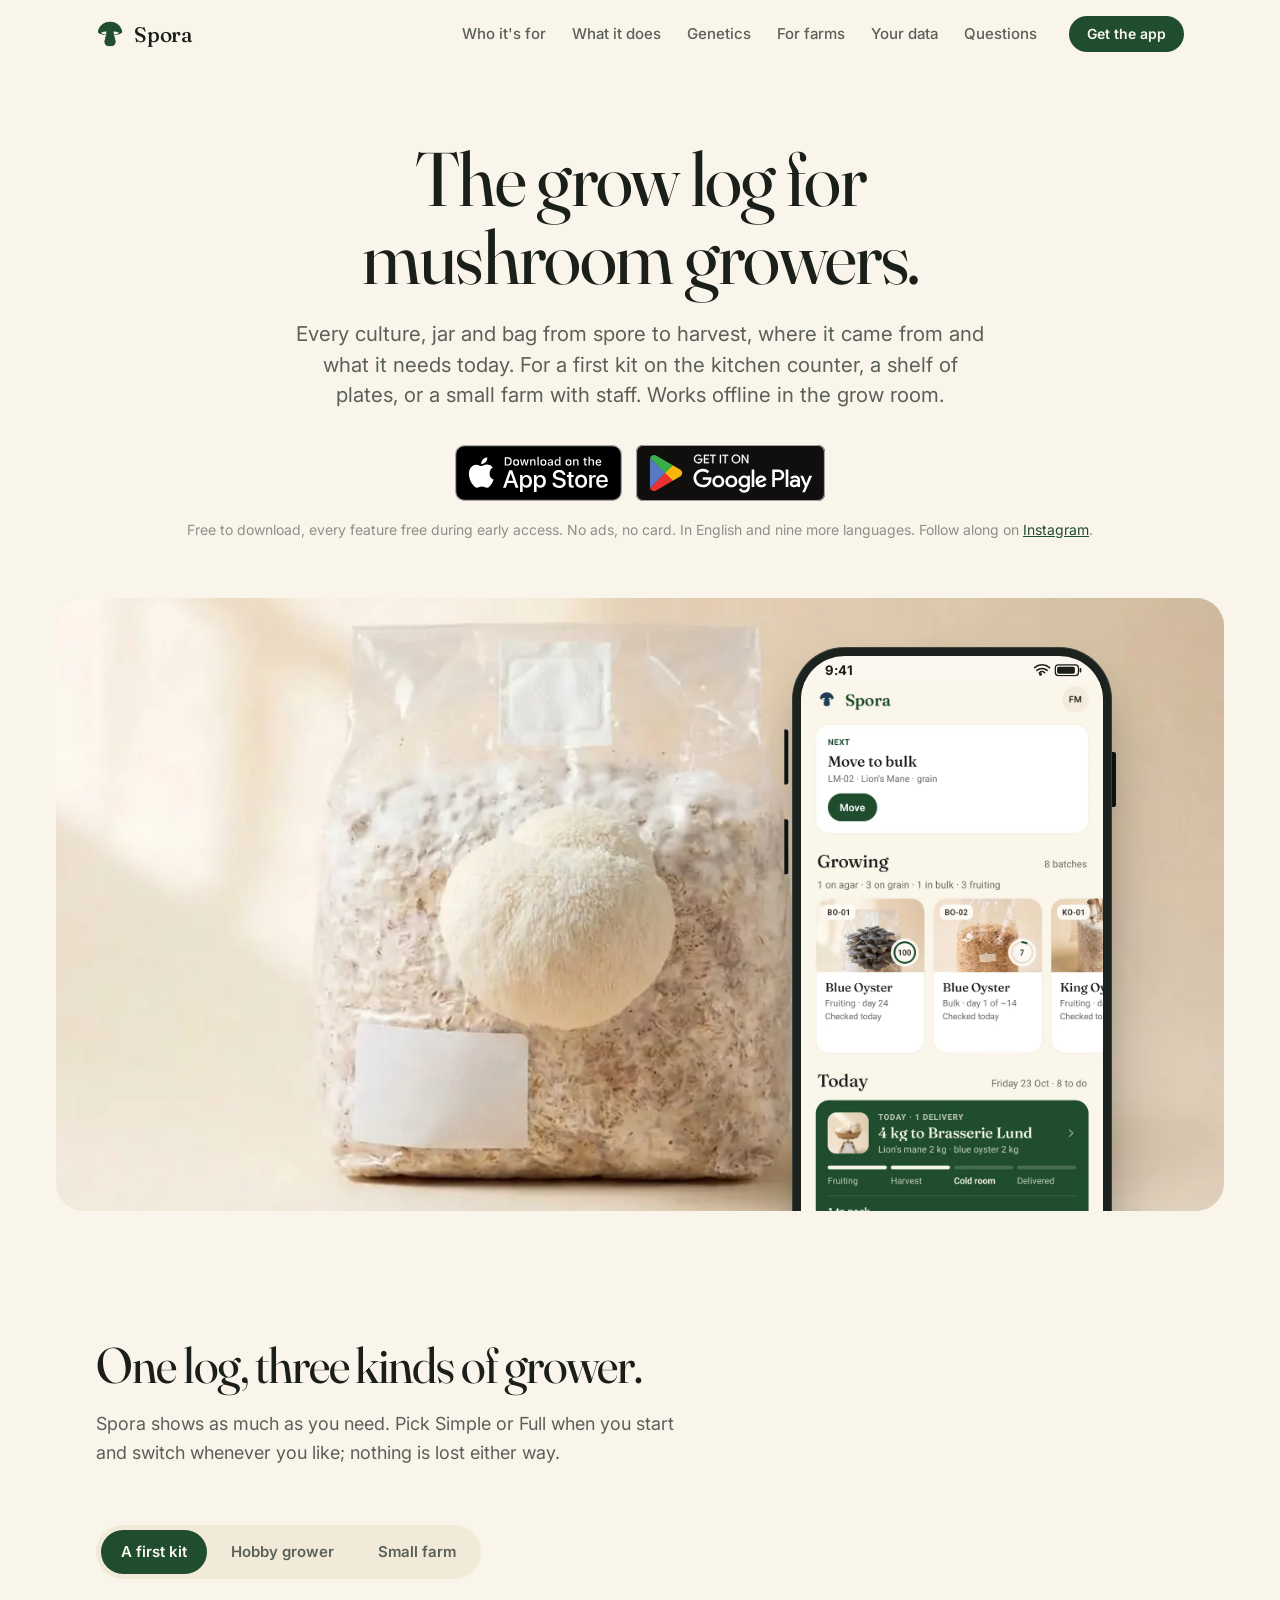
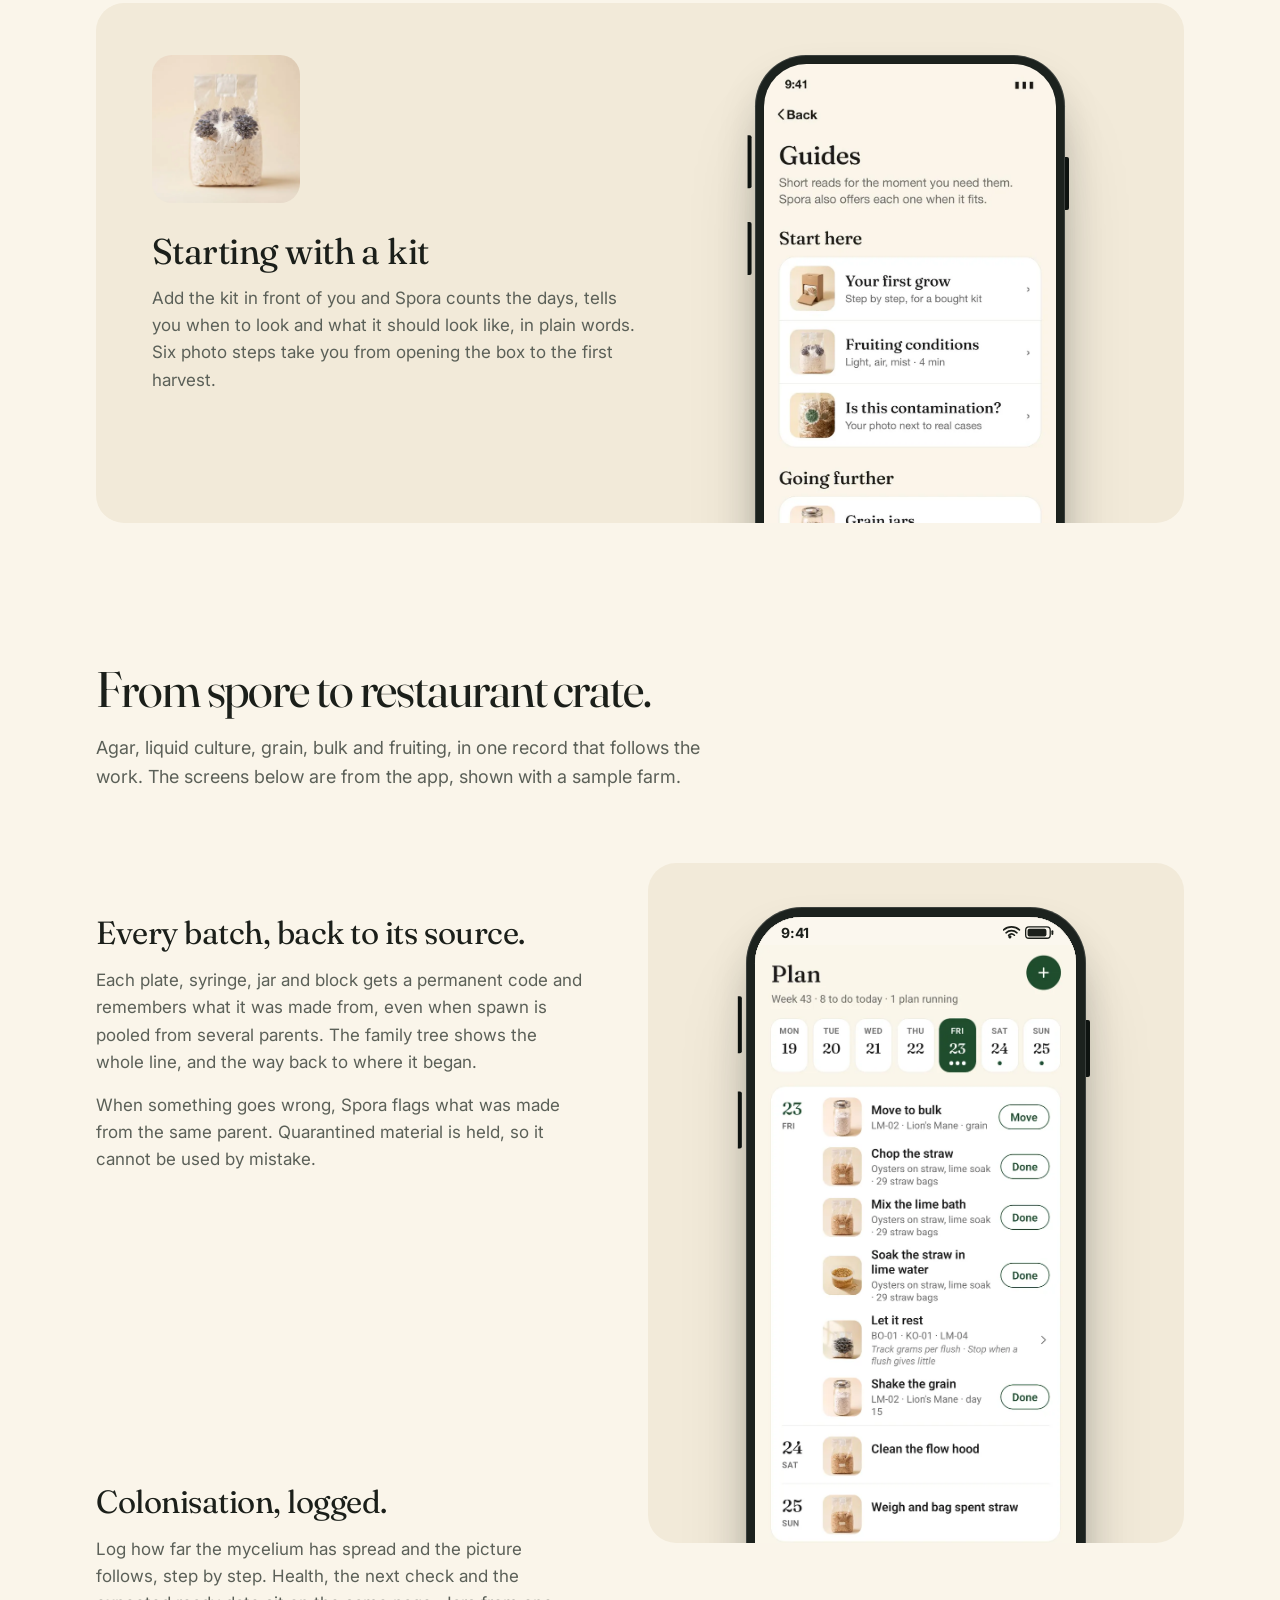
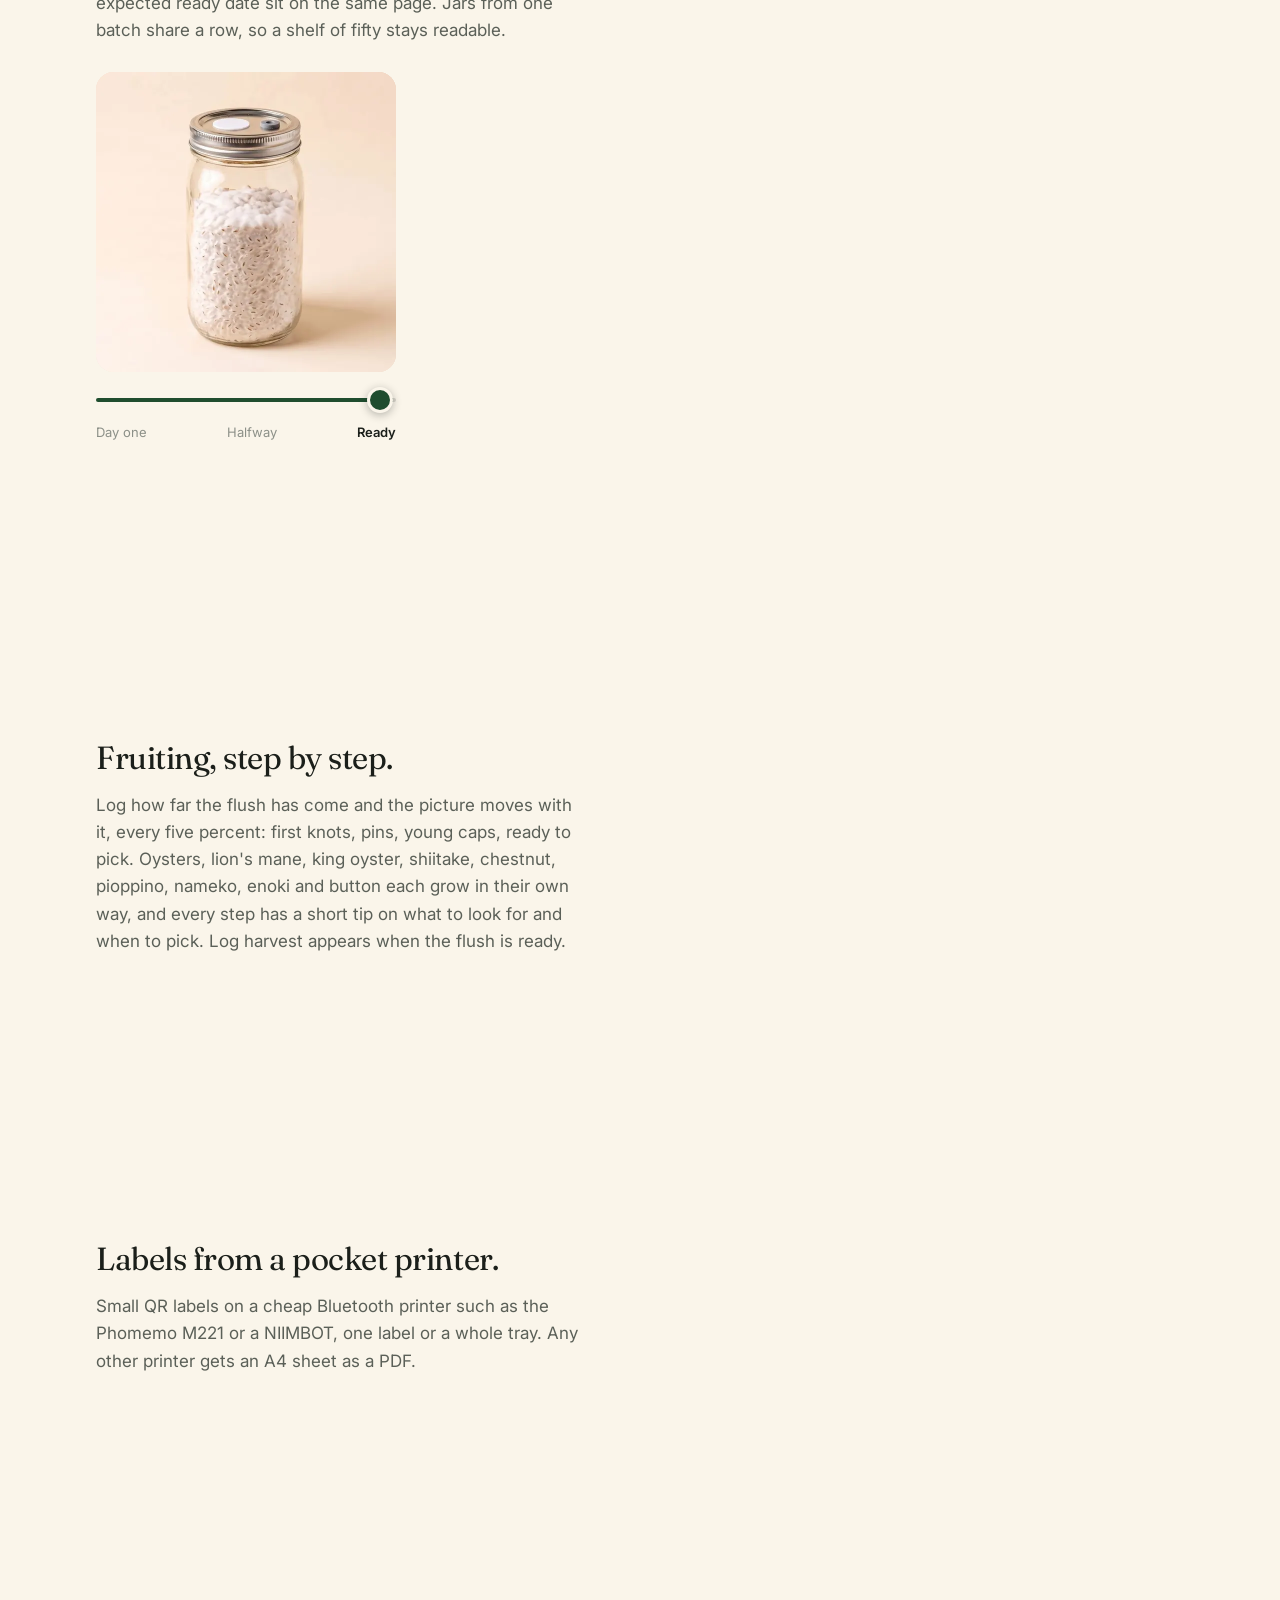
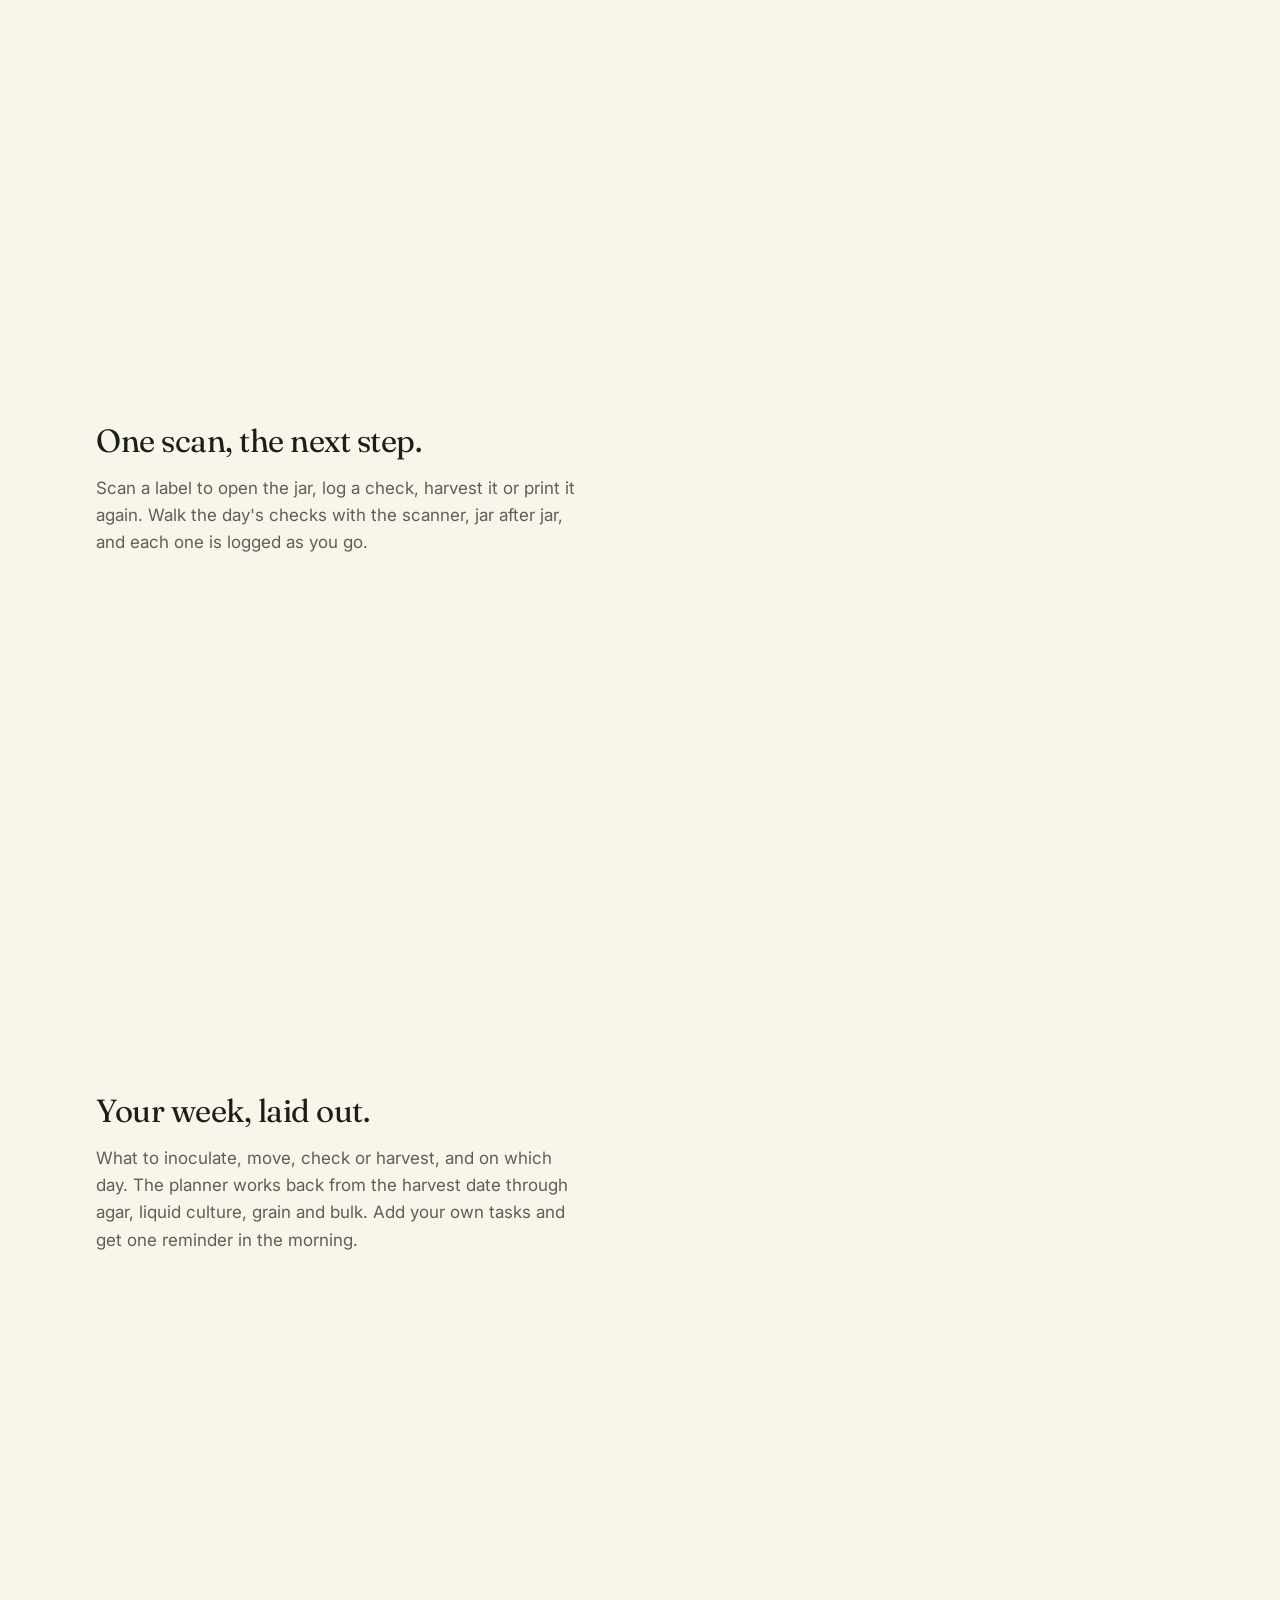
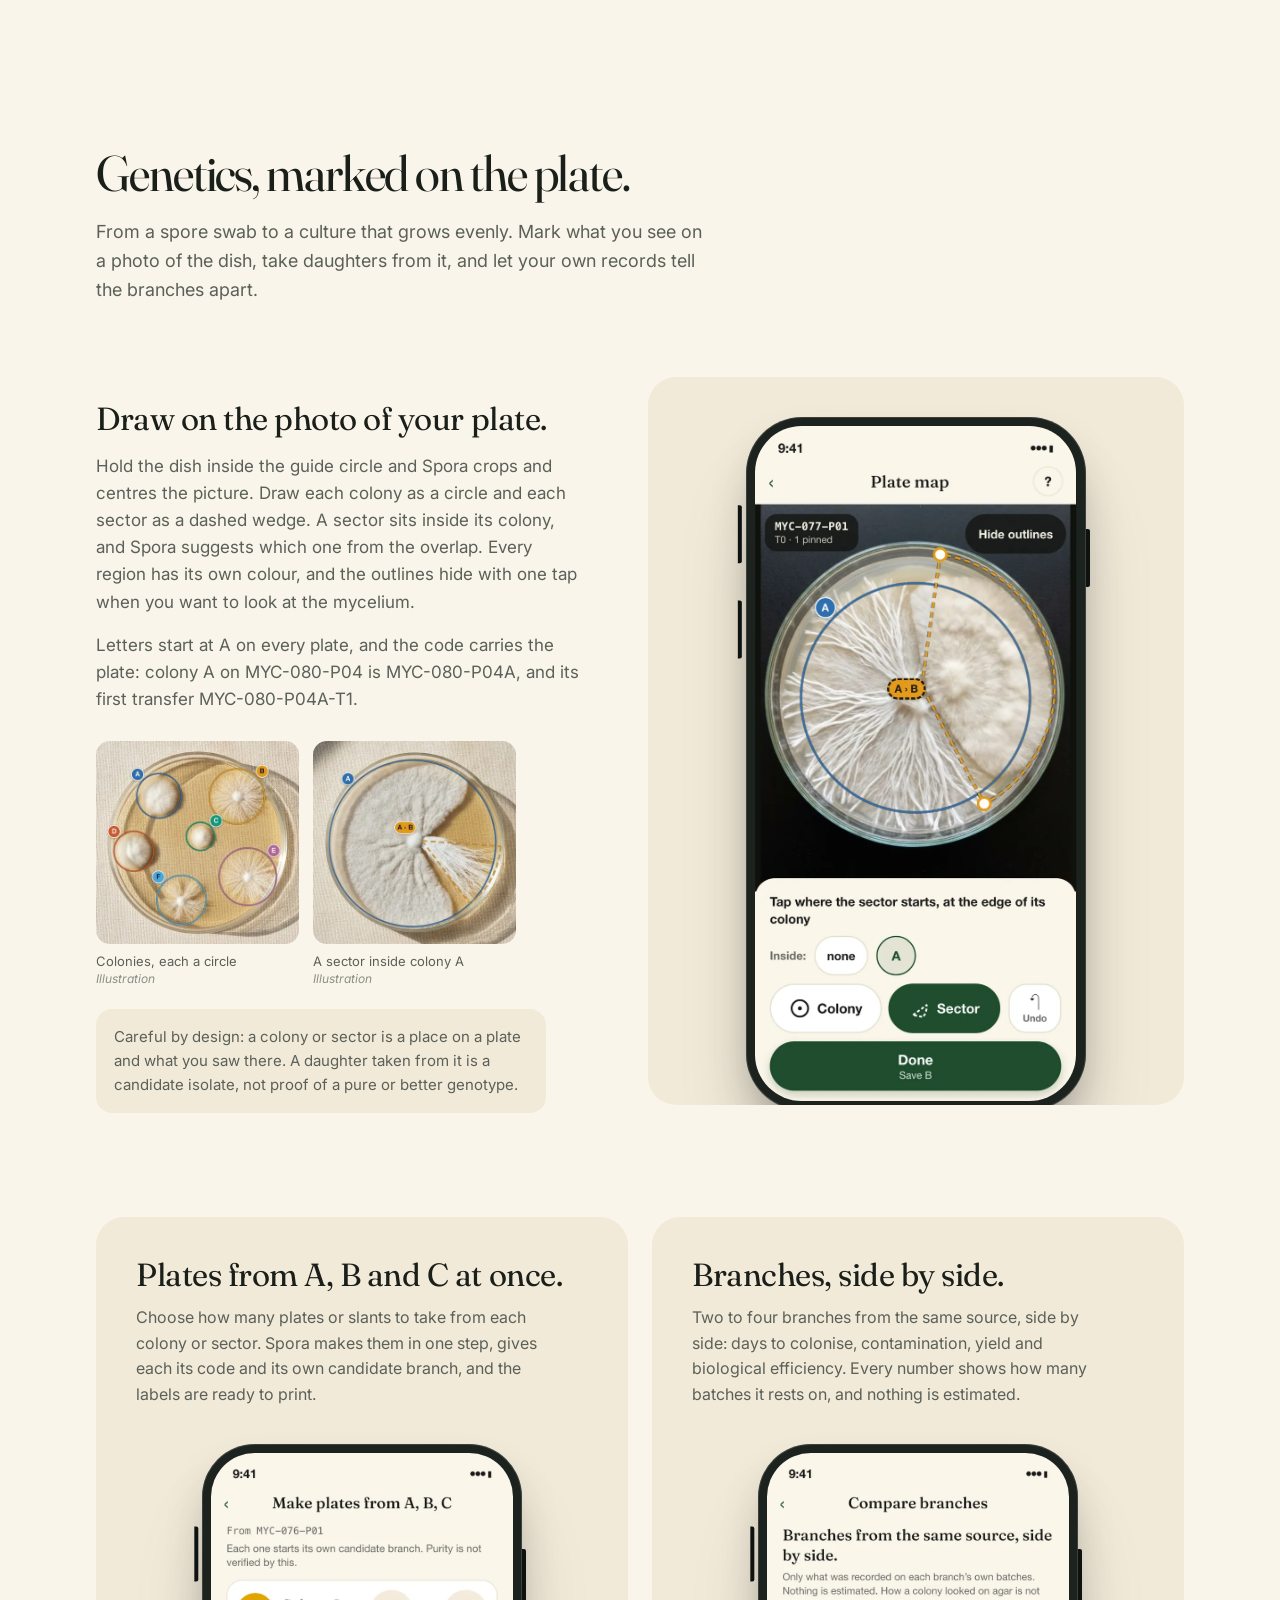
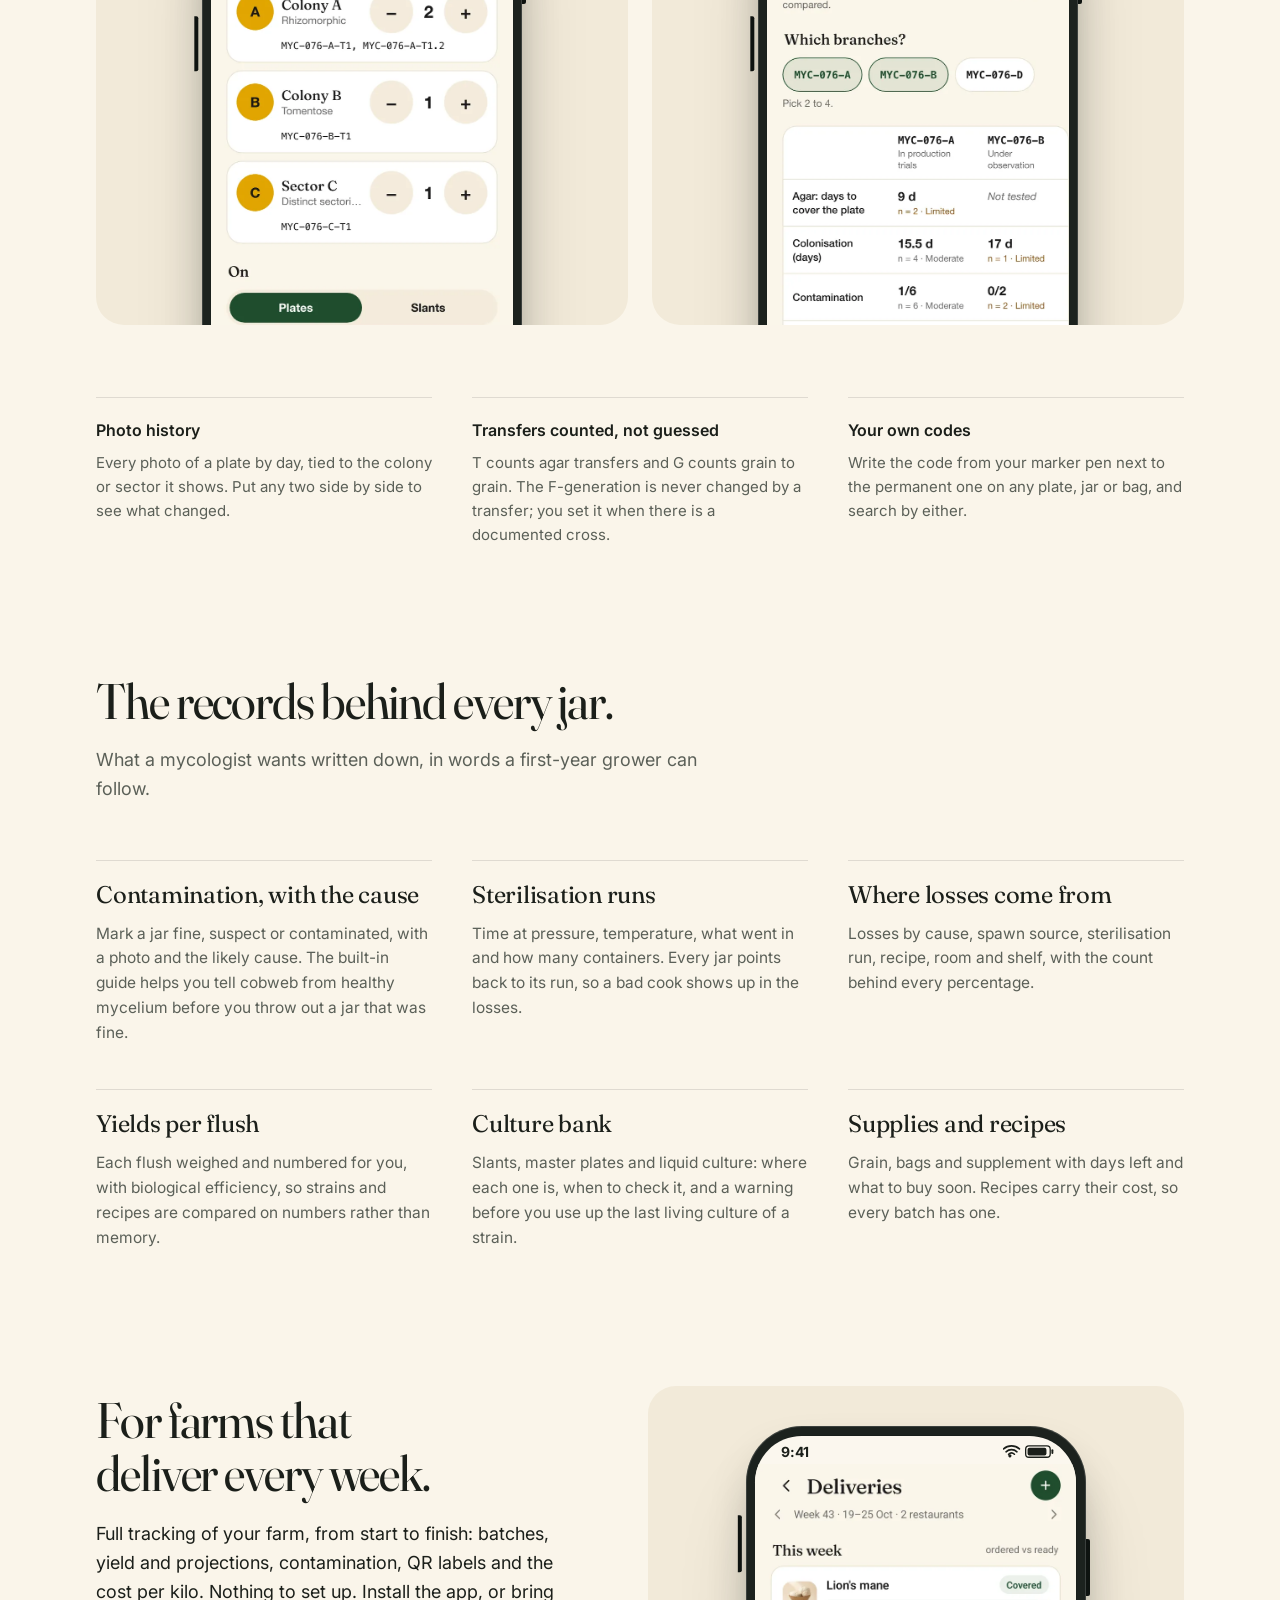
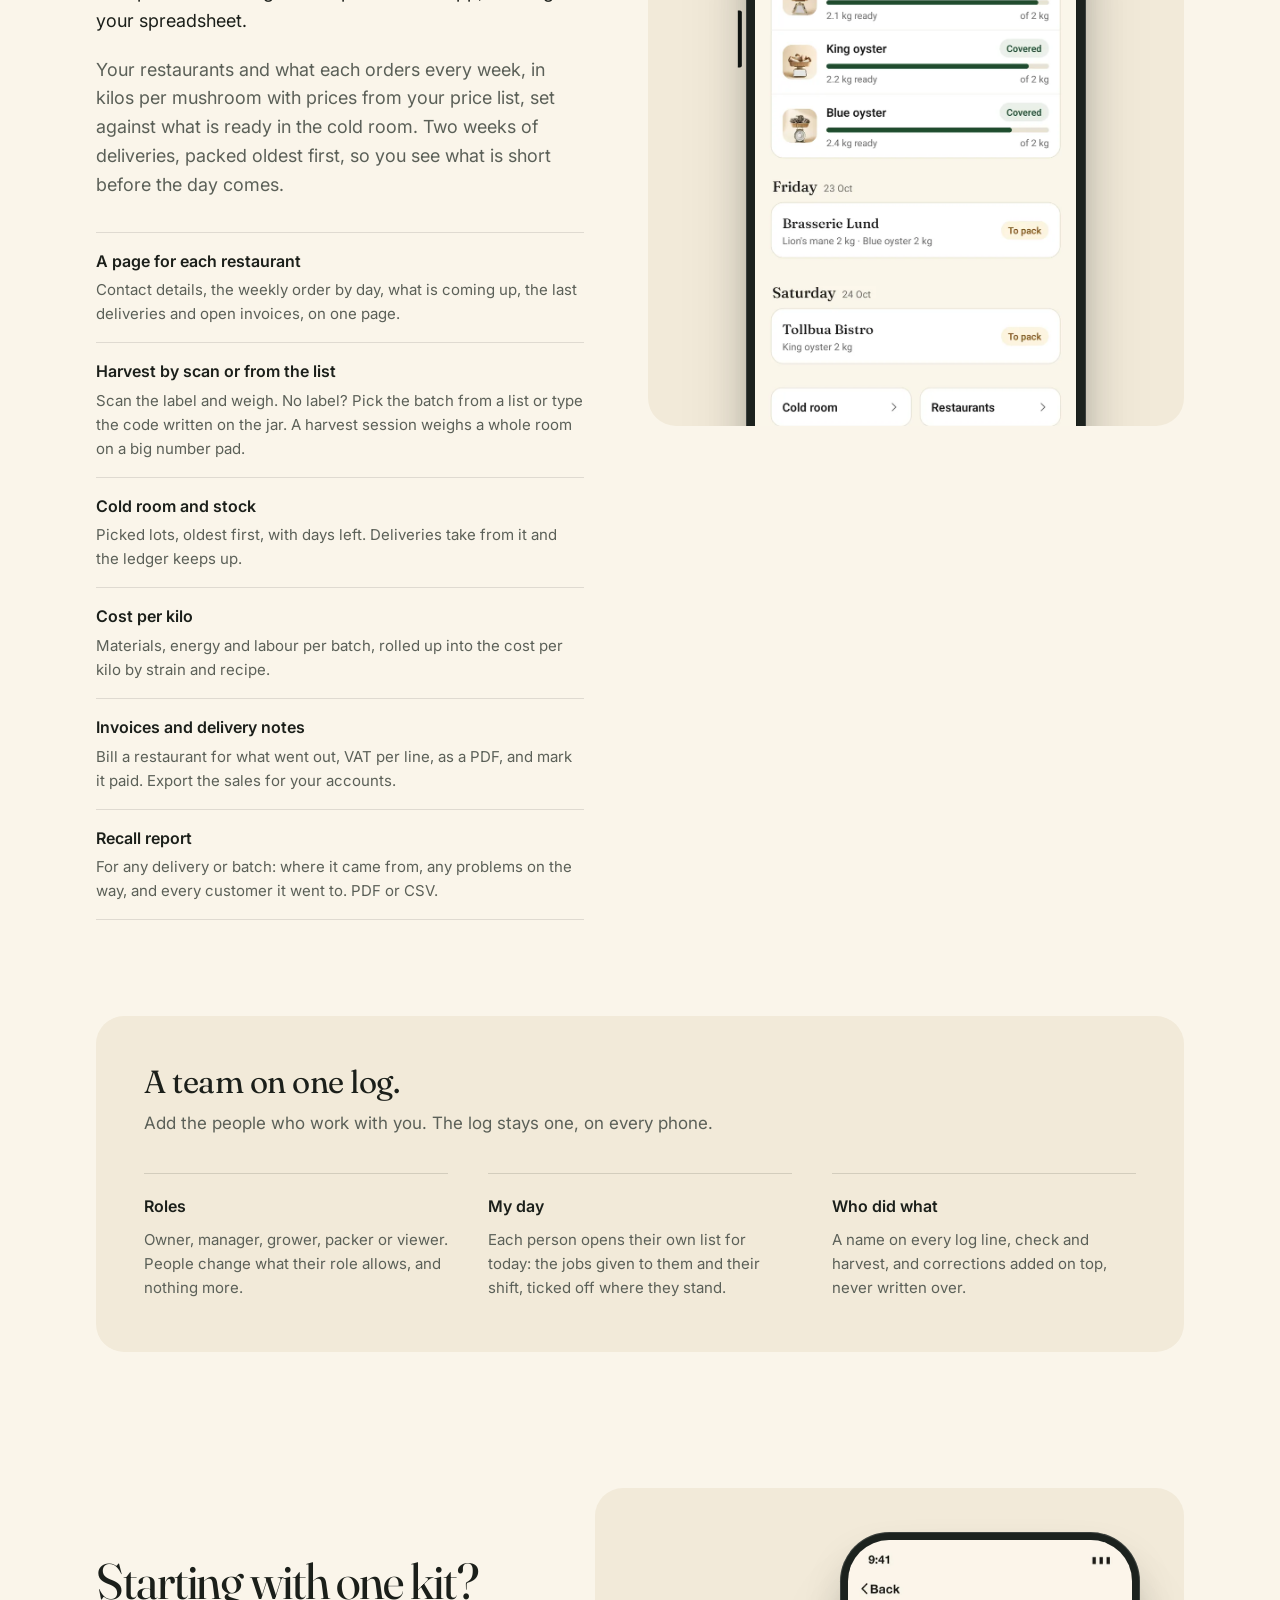
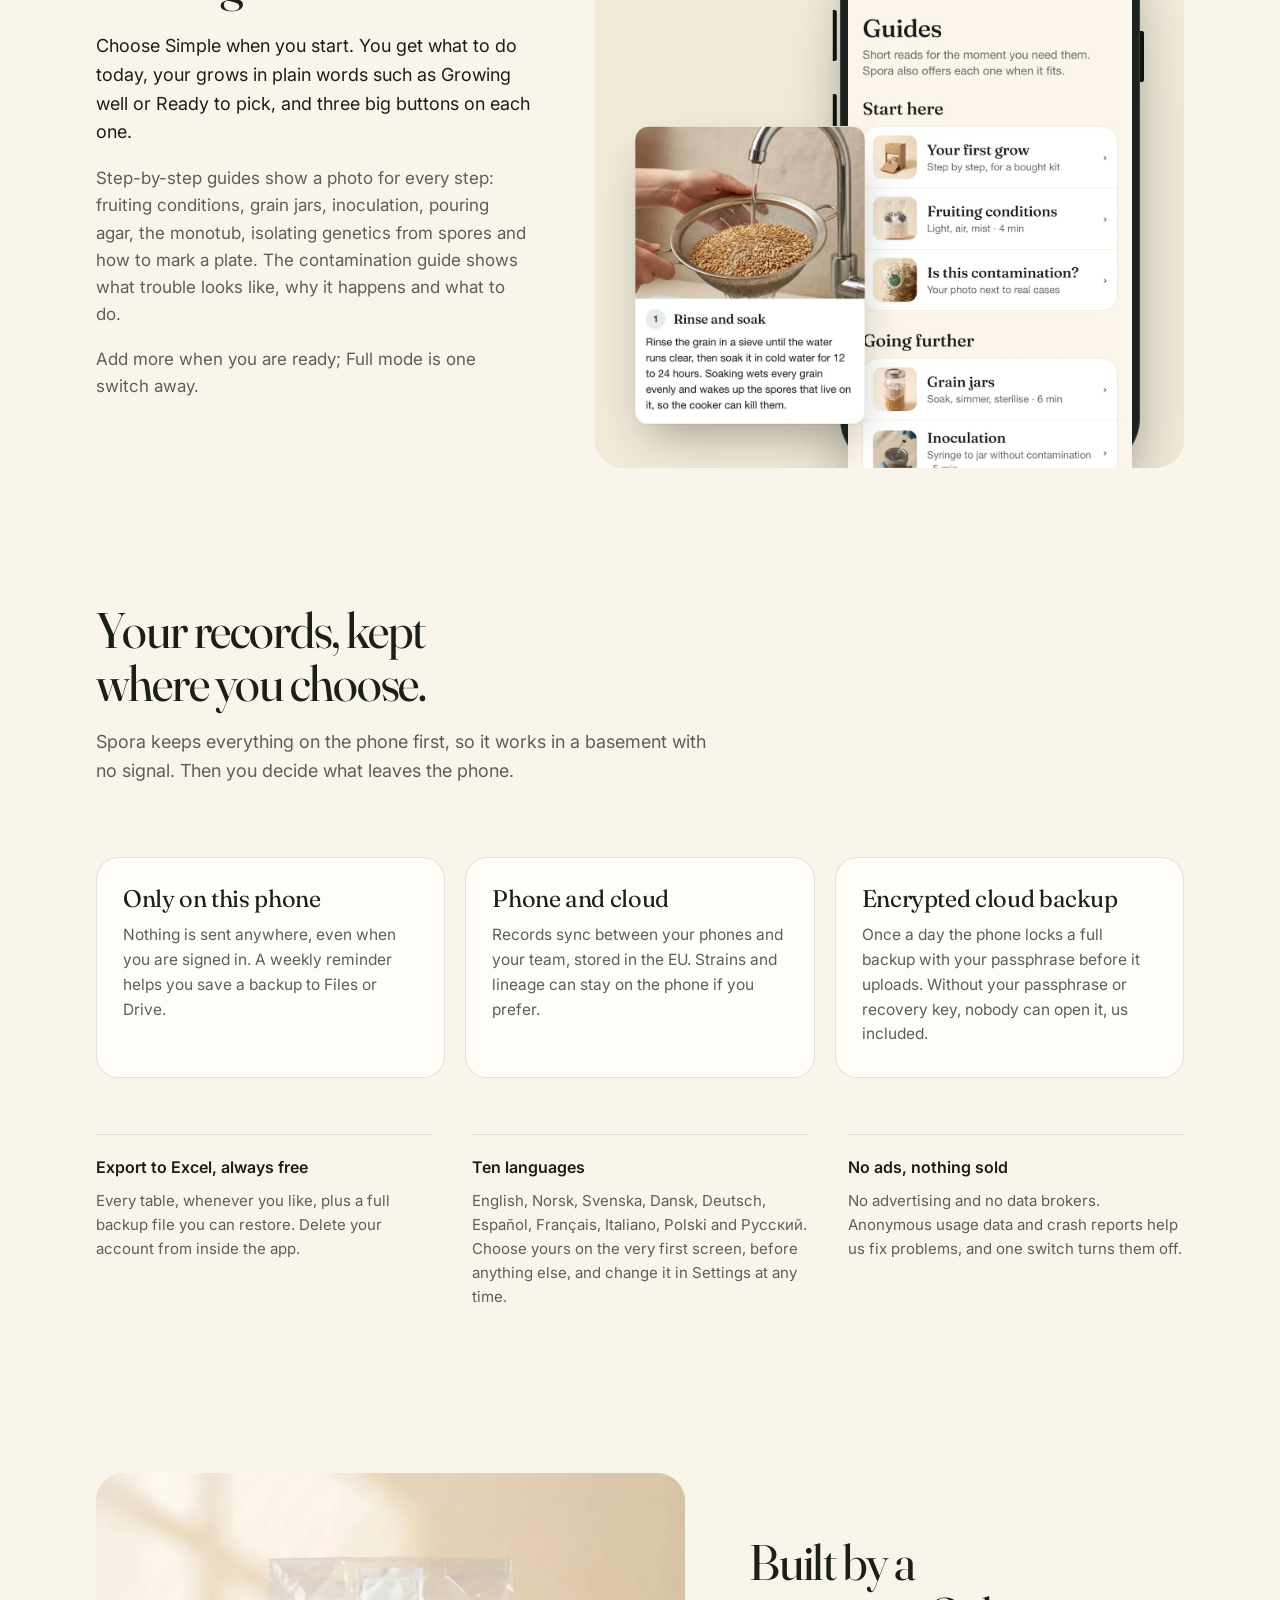
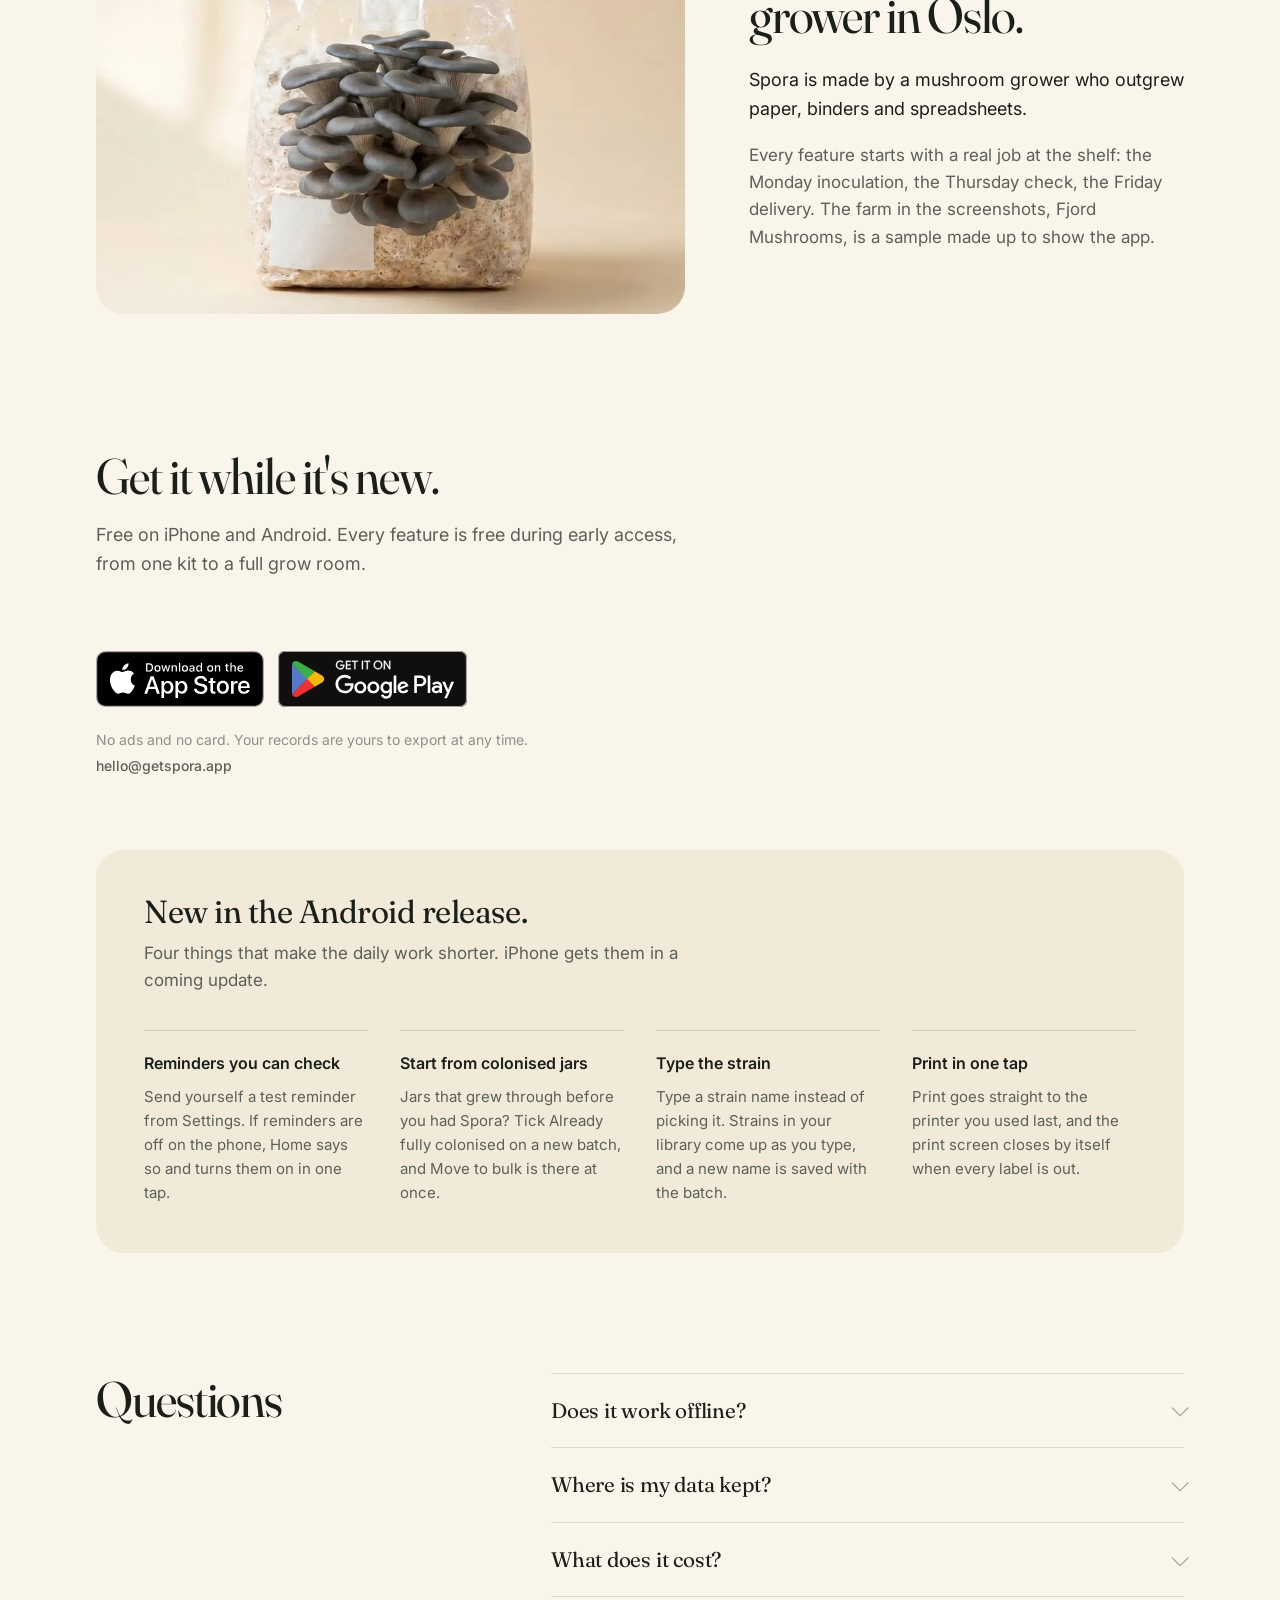
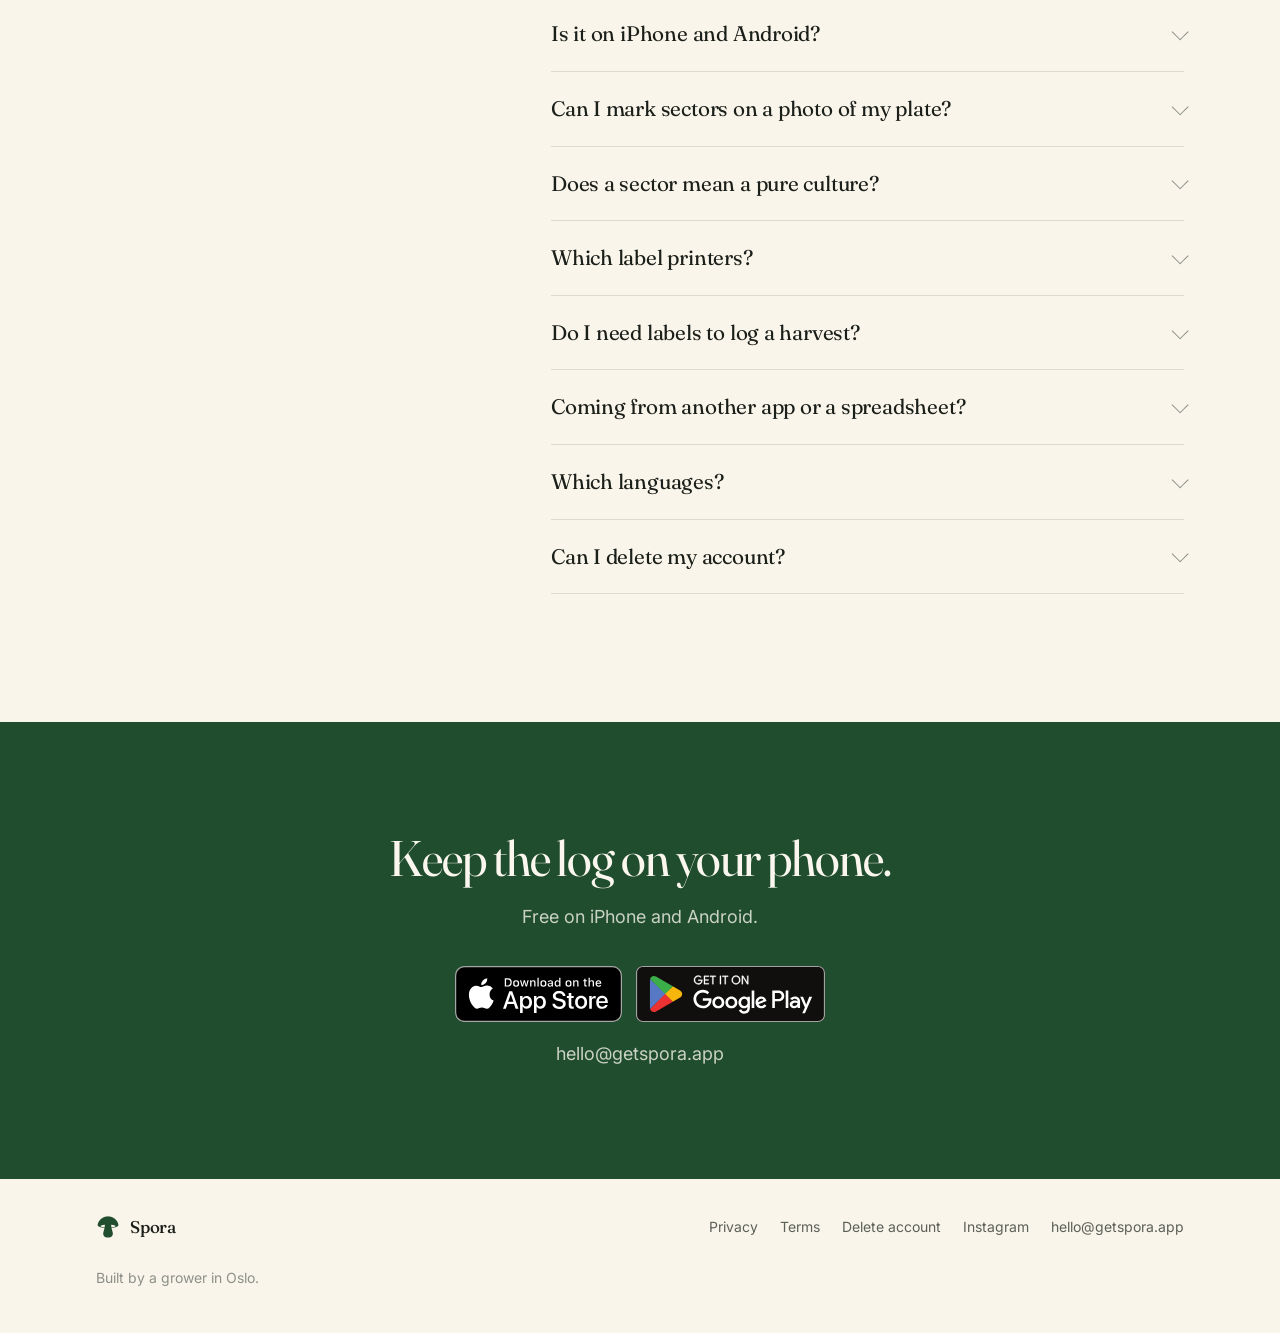
==== commit 59c77938: "Site v3: Android is live. Both store badges, and what is new in the Android release For the day Goog" ====
--- a/index.html
+++ b/index.html
@@ -4,7 +4,7 @@
 <meta charset="utf-8">
 <meta name="viewport" content="width=device-width, initial-scale=1">
 <title>Spora: the mushroom grow log, from spore to harvest</title>
-<meta name="description" content="Spora is a grow log for mushroom growers, from a first kit to a small farm with staff. Lineage and family tree, a plate map for colonies and sectors, step-by-step guides with photos, QR labels and scanning, harvests, restaurant orders and a team log. Works offline, in 10 languages. Free on the App Store for iPhone. Android is in Google Play review, a few days away.">
+<meta name="description" content="Spora is a grow log for mushroom growers, from a first kit to a small farm with staff. Lineage and family tree, a plate map for colonies and sectors, step-by-step guides with photos, QR labels and scanning, harvests, restaurant orders and a team log. Works offline, in 10 languages. Free on the App Store and Google Play.">
 <link rel="canonical" href="https://getspora.app/">
 <meta name="apple-itunes-app" content="app-id=6827535973">
 <meta name="theme-color" content="#FAF5EA">
@@ -12,7 +12,7 @@
 <meta property="og:type" content="website">
 <meta property="og:site_name" content="Spora">
 <meta property="og:title" content="Spora: the mushroom grow log, from spore to harvest">
-<meta property="og:description" content="Lineage and family tree, a plate map for colonies and sectors, QR labels, harvests, restaurant orders and a team log. Works offline, in 10 languages. Free on the App Store for iPhone. Android is in Google Play review, a few days away.">
+<meta property="og:description" content="Lineage and family tree, a plate map for colonies and sectors, QR labels, harvests, restaurant orders and a team log. Works offline, in 10 languages. Free on the App Store and Google Play.">
 <meta property="og:url" content="https://getspora.app/">
 <meta property="og:image" content="https://getspora.app/og.jpg">
 <meta property="og:image:width" content="1200">
@@ -21,7 +21,7 @@
 <meta property="og:locale" content="en_GB">
 <meta name="twitter:card" content="summary_large_image">
 <meta name="twitter:title" content="Spora: the mushroom grow log, from spore to harvest">
-<meta name="twitter:description" content="Lineage and family tree, a plate map for colonies and sectors, QR labels, harvests, restaurant orders and a team log. Works offline, in 10 languages. Free on the App Store for iPhone. Android is in Google Play review, a few days away.">
+<meta name="twitter:description" content="Lineage and family tree, a plate map for colonies and sectors, QR labels, harvests, restaurant orders and a team log. Works offline, in 10 languages. Free on the App Store and Google Play.">
 <meta name="twitter:image" content="https://getspora.app/og.jpg">
 <link rel="icon" href="favicon.png" sizes="64x64" type="image/png">
 <link rel="icon" href="favicon-32.png" sizes="32x32" type="image/png">
@@ -61,7 +61,7 @@
       <a href="#data">Your data</a>
       <a href="#faq">Questions</a>
     </nav>
-    <a class="btn btn-small" href="https://apps.apple.com/app/id6827535973">Get it on iPhone</a>
+    <a class="btn btn-small" href="#access">Get the app</a>
   </div>
 </header>
 
@@ -71,10 +71,7 @@
   <div class="wrap">
     <h1>The grow log for mushroom growers.</h1>
     <p class="lede">Every culture, jar and bag from spore to harvest, where it came from and what it needs today. For a first kit on the kitchen counter, a shelf of plates, or a small farm with staff. Works offline in the grow room.</p>
-    <div class="actions">
-      <a class="store" href="https://apps.apple.com/app/id6827535973"><img src="img/badge-app-store.svg" width="120" height="40" alt="Download on the App Store"></a>
-      <a class="link-quiet" href="#android">Android: in Google Play review. Get notified</a>
-    </div>
+    <div class="stores"><a class="store" href="https://apps.apple.com/app/id6827535973"><img src="img/badge-app-store.svg" width="120" height="40" alt="Download on the App Store"></a><a class="store" href="https://play.google.com/store/apps/details?id=app.spora.app"><img src="img/badge-google-play.svg" width="135" height="40" alt="Get it on Google Play"></a></div>
     <p class="fine">Free to download, every feature free during early access. No ads, no card. In English and nine more languages. Follow along on <a href="https://www.instagram.com/sporagrow/">Instagram</a>.</p>
   </div>
   <div class="wrap wrap-wide">
@@ -375,35 +372,22 @@
   <div class="wrap">
     <header class="section-head">
       <h2>Get it while it's new.</h2>
-      <p>Free to download, and every feature is free during early access, from one kit to a full grow room.</p>
-    </header>
-    <div class="get">
-      <div class="get-card">
-        <h3>iPhone</h3>
-        <p>Spora is on the App Store now.</p>
-        <div class="stores"><a class="store" href="https://apps.apple.com/app/id6827535973"><img src="img/badge-app-store.svg" width="120" height="40" alt="Download on the App Store"></a></div>
-      </div>
-      <div class="get-card" id="android">
-        <h3>Android</h3>
-        <p>Spora is in Google Play review, a few days away. Leave your email and we send you one message the day it is out.</p>
-        <form id="signup" class="signup" hidden novalidate>
-          <input type="hidden" name="platform" value="android">
-          <label class="signup-field"><span>Your email</span>
-            <input type="email" name="email" autocomplete="email" inputmode="email" required maxlength="254"></label>
-          <label class="signup-field"><span>What do you grow? <i>Optional</i></span>
-            <input type="text" name="grows" maxlength="300" placeholder="Oyster kits, agar and grain, a small farm…"></label>
-          <label class="signup-hp" aria-hidden="true">Website <input type="text" name="website" tabindex="-1" autocomplete="off"></label>
-          <label class="signup-consent"><input type="checkbox" name="consent" required>
-            <span>You may email me when Spora is on Google Play. Nothing else, and you delete it when I ask. <a href="privacy.html#website">Privacy</a></span></label>
-          <button class="btn" type="submit">Tell me when it's out</button>
-          <p class="signup-status" role="status" aria-live="polite"></p>
-        </form>
-        <div class="actions signup-alt">
-          <a class="link-quiet" href="mailto:hello@getspora.app?subject=Spora%20on%20Android&amp;body=Hi%2C%20please%20tell%20me%20when%20Spora%20is%20on%20Google%20Play.%0A%0AI%20grow%3A%20%0A">Or email us and we will tell you</a>
-        </div>
-      </div>
-    </div>
+      <p>Free on iPhone and Android. Every feature is free during early access, from one kit to a full grow room.</p>
+    </header>
+    <div class="stores"><a class="store" href="https://apps.apple.com/app/id6827535973"><img src="img/badge-app-store.svg" width="120" height="40" alt="Download on the App Store"></a><a class="store" href="https://play.google.com/store/apps/details?id=app.spora.app"><img src="img/badge-google-play.svg" width="135" height="40" alt="Get it on Google Play"></a></div>
     <p class="fine">No ads and no card. Your records are yours to export at any time. <span class="mail">hello@getspora.app</span></p>
+    <div class="news" id="android">
+      <header class="news-head">
+        <h3>New in the Android release.</h3>
+        <p>Four things that make the daily work shorter. iPhone gets them in a coming update.</p>
+      </header>
+      <dl class="news-list">
+        <div><dt>Reminders you can check</dt><dd>Send yourself a test reminder from Settings. If reminders are off on the phone, Home says so and turns them on in one tap.</dd></div>
+        <div><dt>Start from colonised jars</dt><dd>Jars that grew through before you had Spora? Tick Already fully colonised on a new batch, and Move to bulk is there at once.</dd></div>
+        <div><dt>Type the strain</dt><dd>Type a strain name instead of picking it. Strains in your library come up as you type, and a new name is saved with the batch.</dd></div>
+        <div><dt>Print in one tap</dt><dd>Print goes straight to the printer you used last, and the print screen closes by itself when every label is out.</dd></div>
+      </dl>
+    </div>
   </div>
 </section>
 
@@ -425,7 +409,7 @@
     </details>
     <details>
       <summary>Is it on iPhone and Android?</summary>
-      <p>On iPhone, yes: <a href="https://apps.apple.com/app/id6827535973">download it from the App Store</a>. On Android, Spora is in Google Play review, a few days away. <a href="#android">Leave your email</a> and we will tell you the day it is out.</p>
+      <p>Yes, both, and free. <a href="https://apps.apple.com/app/id6827535973">Download it from the App Store</a> or <a href="https://play.google.com/store/apps/details?id=app.spora.app">get it on Google Play</a>.</p>
     </details>
     <details>
       <summary>Can I mark sectors on a photo of my plate?</summary>
@@ -462,9 +446,8 @@
 <section class="closing">
   <div class="wrap">
     <h2>Keep the log on your phone.</h2>
-    <p>Free on the App Store. On Android it is in Google Play review, a few days away.</p>
-    <div class="stores"><a class="store" href="https://apps.apple.com/app/id6827535973"><img src="img/badge-app-store.svg" width="120" height="40" alt="Download on the App Store"></a></div>
-    <p class="closing-alt"><a href="#android">Android: get notified</a></p>
+    <p>Free on iPhone and Android.</p>
+    <div class="stores"><a class="store" href="https://apps.apple.com/app/id6827535973"><img src="img/badge-app-store.svg" width="120" height="40" alt="Download on the App Store"></a><a class="store" href="https://play.google.com/store/apps/details?id=app.spora.app"><img src="img/badge-google-play.svg" width="135" height="40" alt="Get it on Google Play"></a></div>
     <p class="closing-mail"><a href="mailto:hello@getspora.app">hello@getspora.app</a></p>
   </div>
 </section>
--- a/site.css
+++ b/site.css
@@ -454,3 +454,16 @@
 .get-card .stores{margin-top:22px}
 .closing .stores{justify-content:center;margin-top:34px}
 @media (max-width:420px){.store img{height:50px}}
+
+/* Android live: both badges, and what is new in the Android release */
+.hero .stores{justify-content:center;margin-top:34px}
+.access .stores{margin-bottom:22px}
+.news{margin-top:72px;padding:44px 48px 48px;border-radius:28px;background:var(--cream-deep);scroll-margin-top:96px}
+.news-head p{margin-top:10px;color:var(--ink-soft);font-size:17px;max-width:34em}
+.news-list{display:grid;grid-template-columns:repeat(4,minmax(0,1fr));gap:32px;margin:36px 0 0}
+.news-list div{margin:0;padding-top:20px;border-top:1px solid rgba(27,31,26,.14)}
+.news-list dt{font-weight:600;font-size:16px}
+.news-list dd{margin:8px 0 0;color:var(--ink-soft);font-size:15px}
+@media (max-width:1000px){.news{padding:36px 32px 40px}.news-list{grid-template-columns:repeat(2,minmax(0,1fr));gap:28px}}
+@media (max-width:780px){.hero .stores{margin-top:28px}.news{margin-top:56px;padding:28px 22px 32px;border-radius:22px}.news-list{grid-template-columns:1fr;gap:20px;margin-top:28px}}
+@media (max-width:420px){.hero .stores .store img,.closing .stores .store img{height:46px}}
